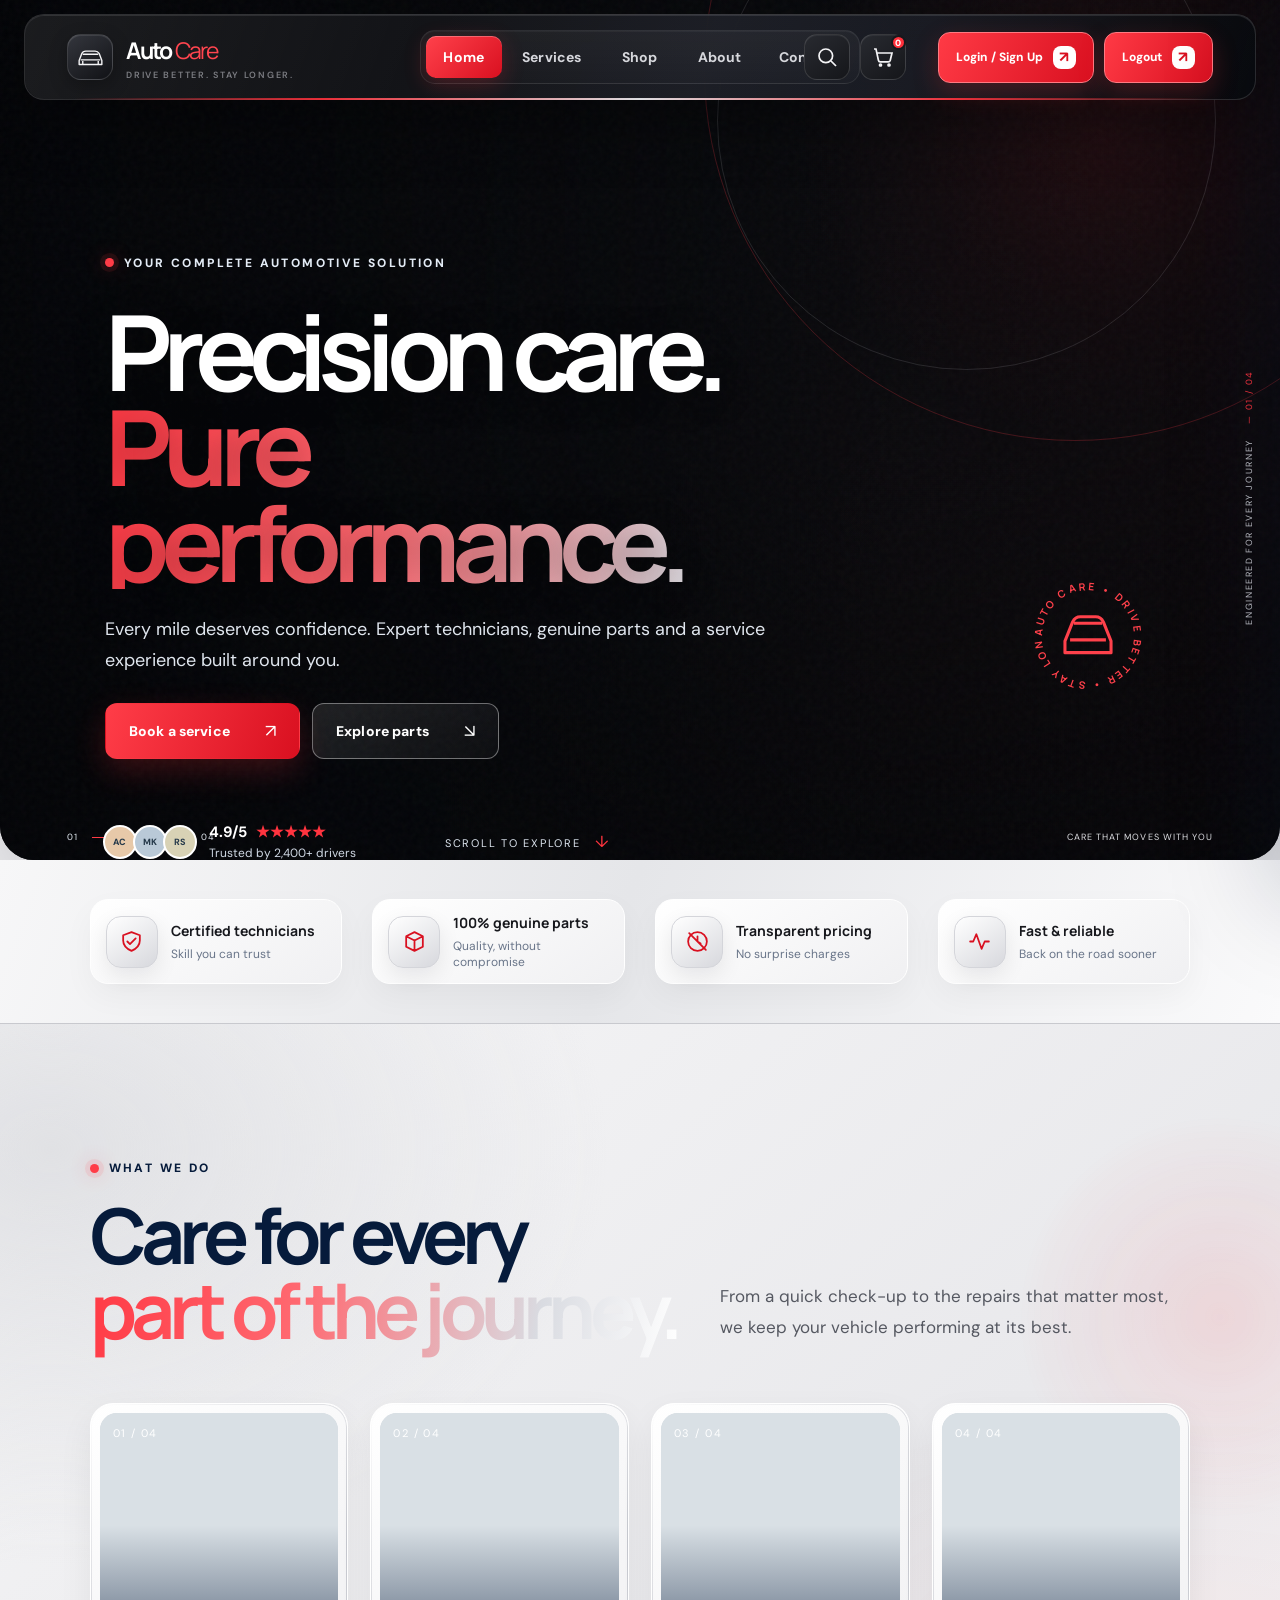
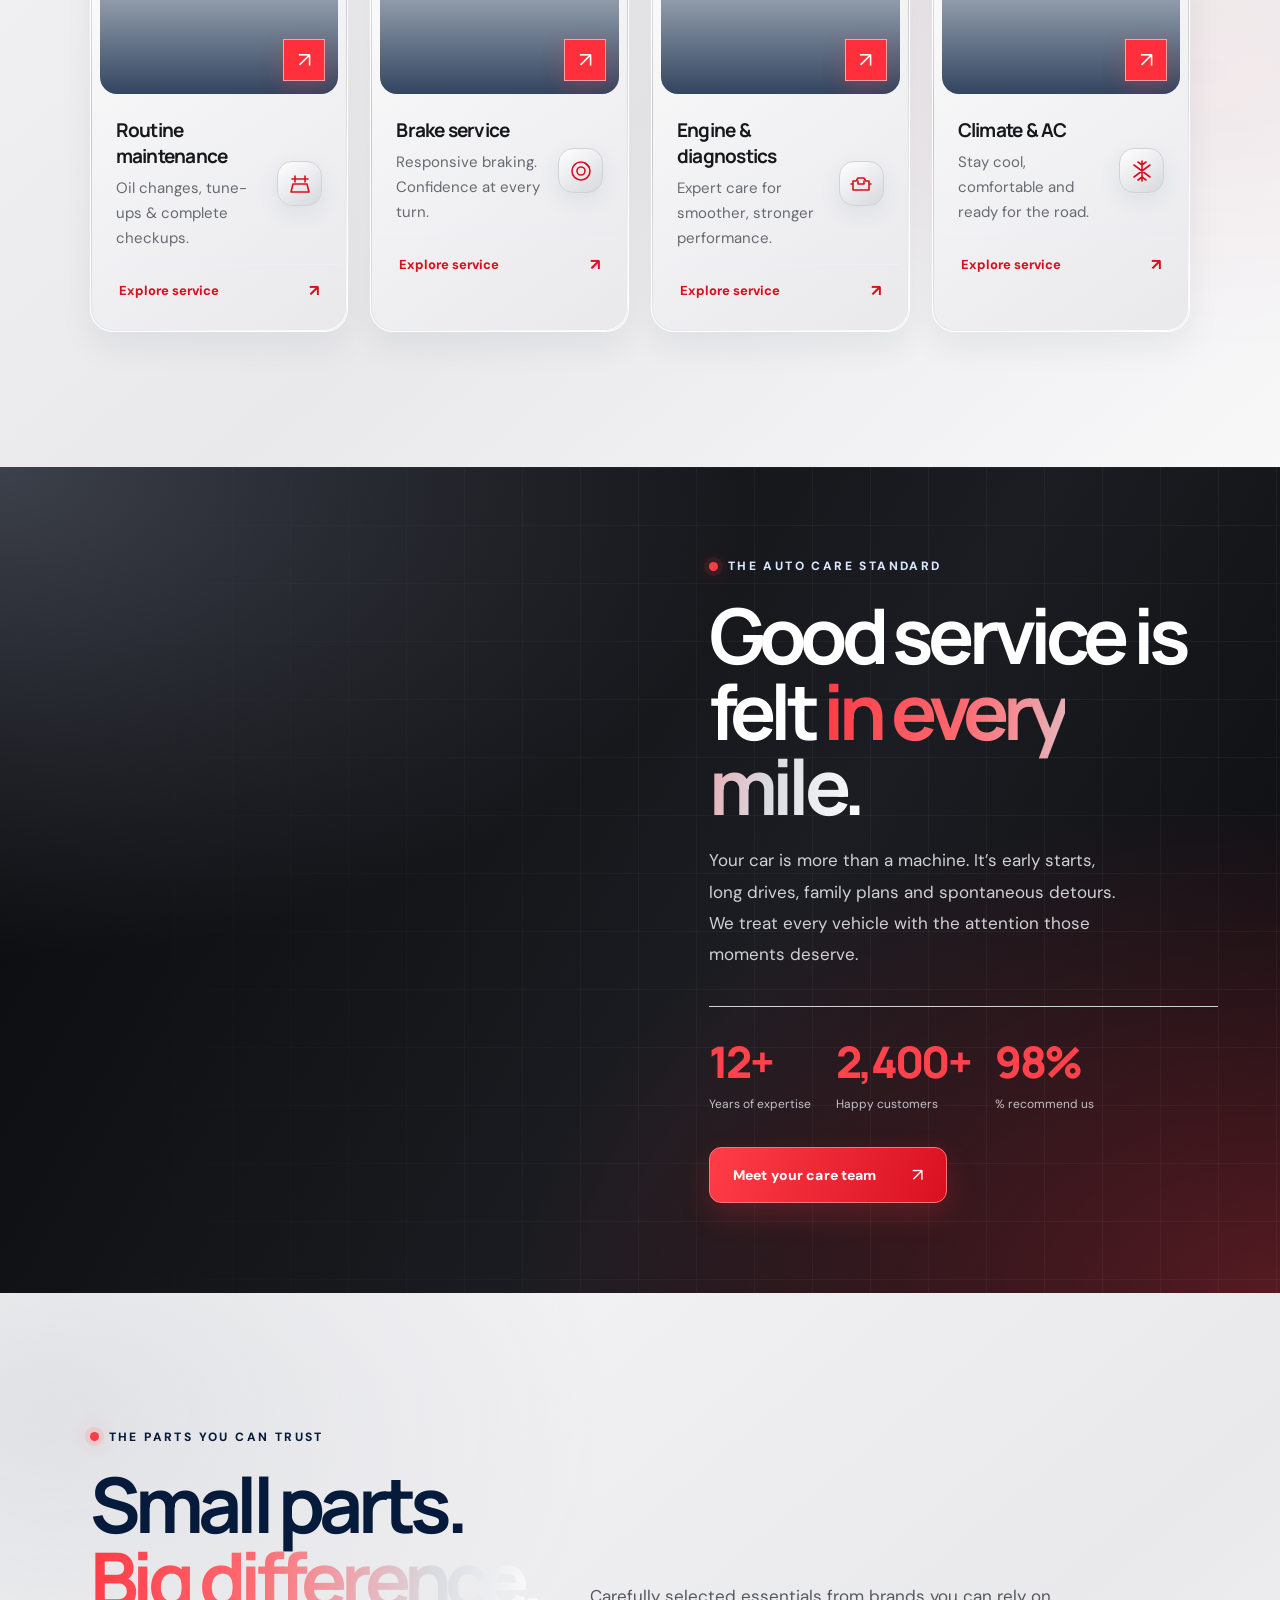
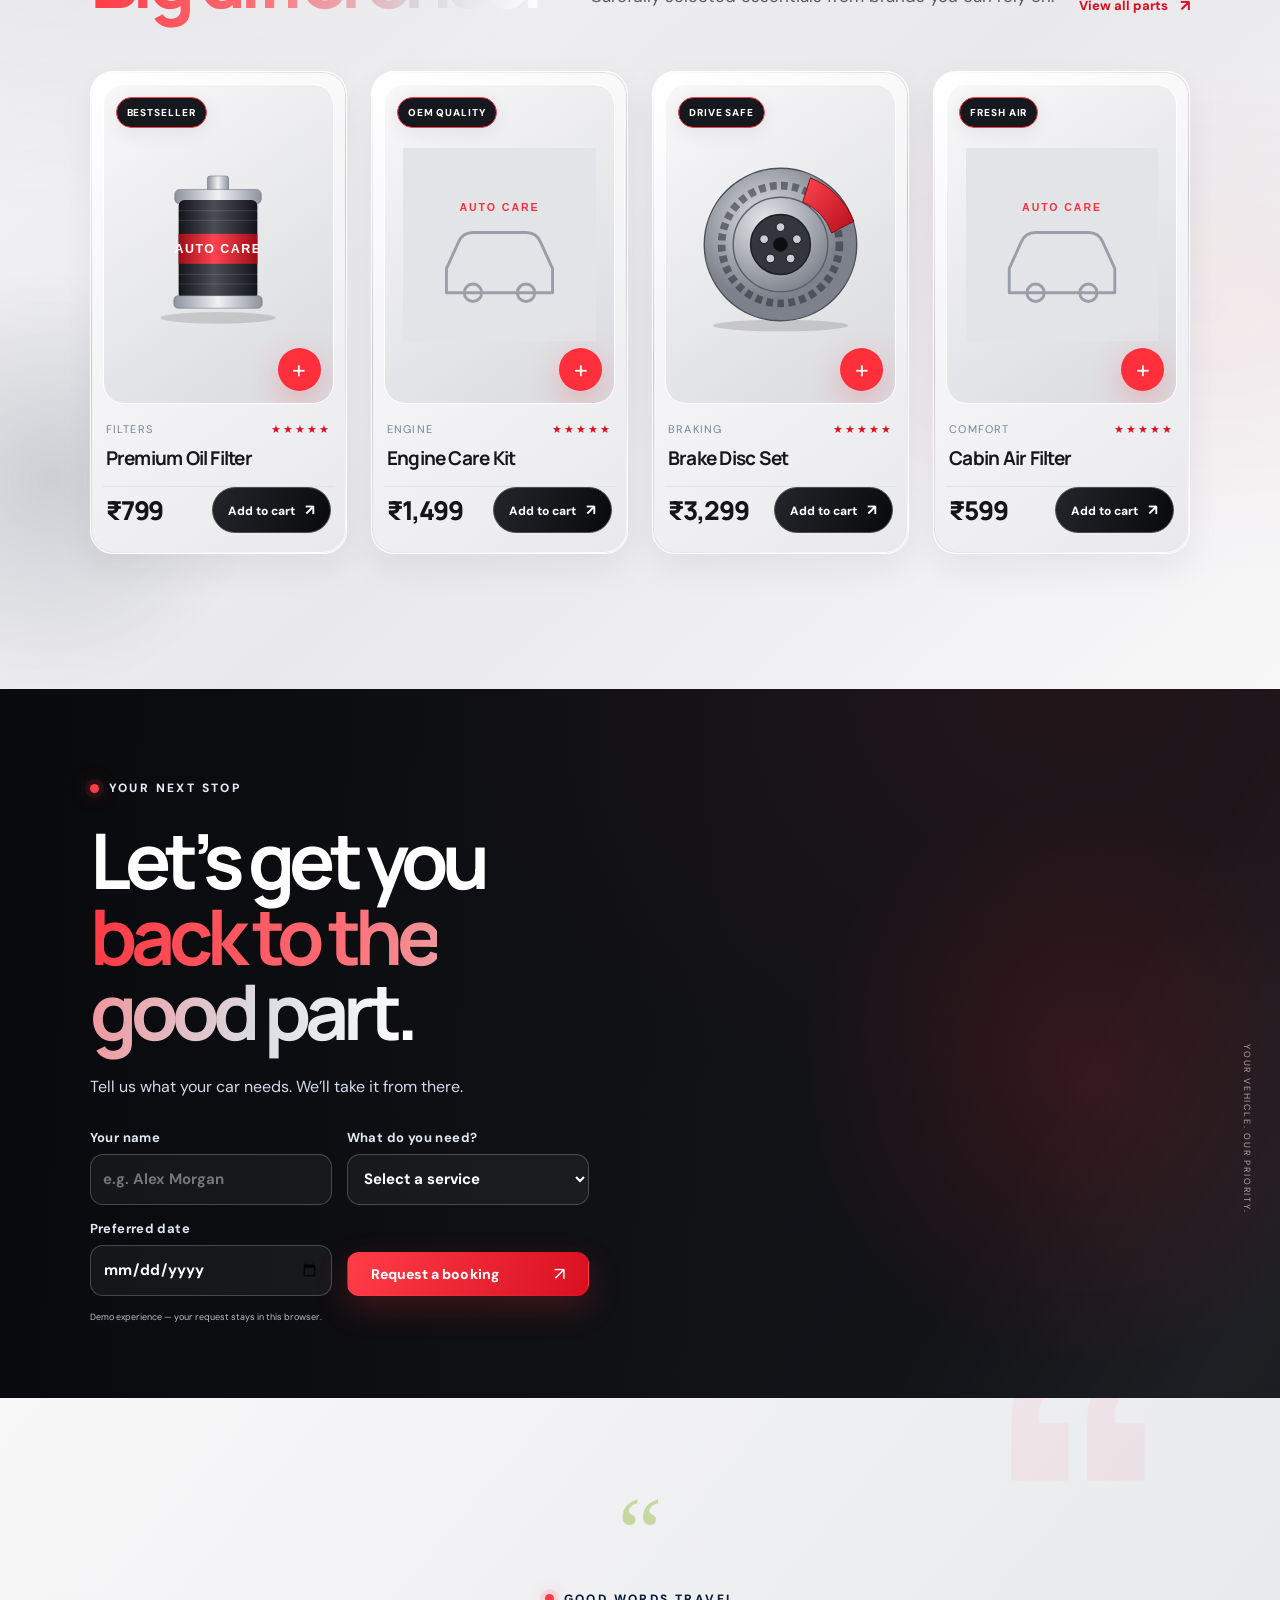
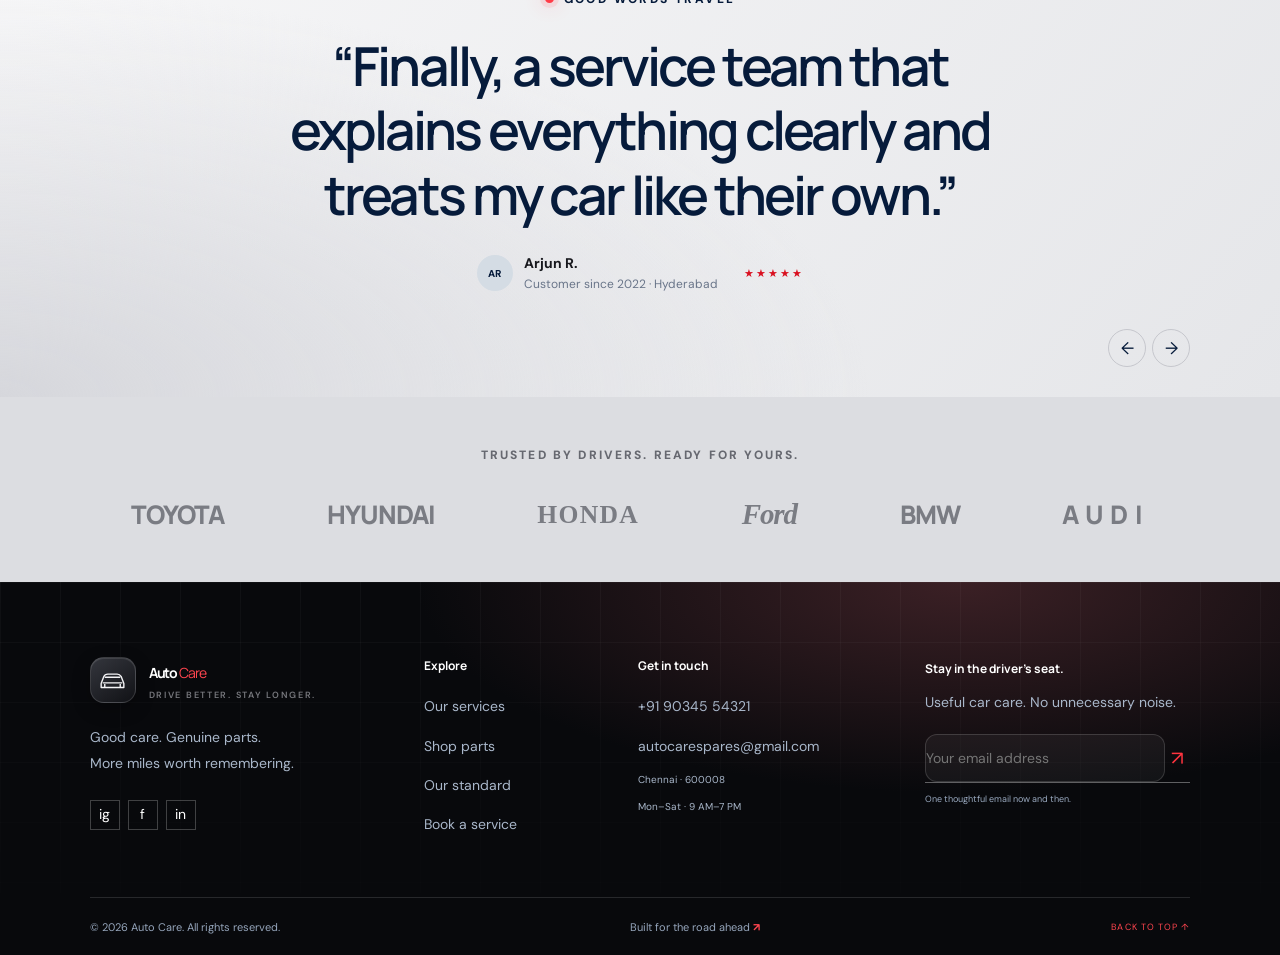
==== index.html @ 7b1401f3 "Initial AutoCare project upload" ====
<!DOCTYPE html>
<html lang="en">
<head>
  <meta charset="UTF-8" />
  <meta name="viewport" content="width=device-width, initial-scale=1.0" />
  <meta name="theme-color" content="#06285a" />
  <meta name="description" content="Auto Care — expert vehicle servicing, genuine automotive parts and care that keeps you moving." />
  <title>Auto Care — Drive Better. Stay Longer.</title>
  <link rel="preconnect" href="https://fonts.googleapis.com">
  <link rel="preconnect" href="https://fonts.gstatic.com" crossorigin>
  <link href="https://fonts.googleapis.com/css2?family=DM+Sans:wght@400;500;600;700&family=Manrope:wght@400;500;600;700;800&display=swap" rel="stylesheet">
  <link rel="stylesheet" href="styles.css" />
</head>
<body>
  <div class="loader" aria-hidden="true"><div class="ld-grid"></div><div class="ld-scan"></div><i class="ld-c tl"></i><i class="ld-c tr"></i><i class="ld-c bl"></i><i class="ld-c br"></i><div class="ld-hud"><div class="ld-ring"><svg viewBox="0 0 120 120"><g class="ticks"></g><circle class="r0" cx="60" cy="60" r="52"/><circle class="r1" cx="60" cy="60" r="52" pathLength="100"/></svg><div class="ld-pct"><b>0</b><i>%</i></div></div><div class="loader-mark"><svg viewBox="0 0 64 40"><path d="M10 26 15 13q2-5 8-5h18q5 0 8 5l5 13v8H10z"/><path d="M17 14h30M13 25h38M17 34v-7m30 7v-7"/></svg><span>AUTO CARE</span></div><div class="ld-status">INITIALIZING SYSTEMS</div><div class="ld-bar"><i></i></div><div class="ld-meta"><span>V.2026</span><span>REDLINE EDITION</span></div></div></div>
  <div class="scroll-progress"><i></i></div>
  <header class="site-header" id="top">
    <a class="brand" href="#top" aria-label="Auto Care home"><span class="brand-icon"><svg viewBox="0 0 64 40"><path d="M10 26 15 13q2-5 8-5h18q5 0 8 5l5 13v8H10z"/><path d="M17 14h30M13 25h38M17 34v-7m30 7v-7"/></svg></span><span>Auto <b>Care</b><small>DRIVE BETTER. STAY LONGER.</small></span></a>
    <nav class="desktop-nav" aria-label="Main navigation"><a class="active" href="#home">Home</a><a href="#services">Services</a><a href="#shop">Shop</a><a href="#about">About</a><a href="#contact">Contact</a></nav>
    <div class="header-actions"><button class="icon-button search-trigger" aria-label="Search"><svg viewBox="0 0 24 24"><circle cx="10.8" cy="10.8" r="6.8"/><path d="m16 16 5 5"/></svg></button><button class="icon-button cart-trigger" aria-label="Shopping cart"><svg viewBox="0 0 24 24"><path d="M3 4h2l2.4 11.2a2 2 0 0 0 2 1.6h7.9a2 2 0 0 0 1.9-1.4L21 8H6"/><circle cx="9.5" cy="20" r="1"/><circle cx="18" cy="20" r="1"/></svg><span class="cart-count">0</span></button><span class="user-greeting" hidden></span><button class="login-button" data-open="login">Login / Sign Up <span>↗</span></button><button class="login-button logout-button" type="button" hidden>Logout <span>↗</span></button><button class="menu-toggle" aria-label="Open navigation"><i></i><i></i></button></div>
  </header>
  <main>
    <section class="hero" id="home">
      <div class="hero-image"></div><div class="hero-grain"></div><div class="hero-orbit orbit-one"></div><div class="hero-orbit orbit-two"></div>
      <div class="hero-content"><div class="eyebrow light reveal"><span class="eyebrow-dot"></span> YOUR COMPLETE AUTOMOTIVE SOLUTION</div><h1 class="reveal">Precision care.<br><em>Pure performance.</em></h1><p class="hero-copy reveal">Every mile deserves confidence. Expert technicians, genuine parts and a service experience built around you.</p><div class="hero-buttons reveal"><a class="button button-lime" href="#booking">Book a service <span>↗</span></a><a class="button button-glass" href="#shop">Explore parts <span>↘</span></a></div><div class="hero-foot reveal"><div class="avatar-stack"><span>AC</span><span>MK</span><span>RS</span></div><div><strong>4.9/5 <span class="stars">★★★★★</span></strong><small>Trusted by 2,400+ drivers</small></div><div class="hero-scroll">SCROLL TO EXPLORE <span>↓</span></div></div></div>
      <div class="hero-side-label">ENGINEERED FOR EVERY JOURNEY <span>— 01 / 04</span></div><div class="hero-stamp"><svg viewBox="0 0 100 100"><defs><path id="circlePath" d="M50,50 m-36,0 a36,36 0 1,1 72,0 a36,36 0 1,1 -72,0"/></defs><text><textPath href="#circlePath">AUTO CARE • DRIVE BETTER • STAY LONGER • </textPath></text><path d="M32 54 38 39q2-4 6-4h12q4 0 6 4l6 15v9H32zM39 40h22M36 53h28" fill="none" stroke="currentColor" stroke-width="2.4" stroke-linejoin="round"/></svg></div>
      <div class="hero-bottomline"><span>01</span><i><b></b></i><span>04</span><span class="hero-bottom-caption">CARE THAT MOVES WITH YOU</span></div>
    </section>
    <section class="trust-strip"><div class="trust-item"><span class="trust-icon"><svg viewBox="0 0 24 24"><path d="M12 3 20 6v5c0 5-3.5 8-8 10-4.5-2-8-5-8-10V6z"/><path d="m8 12 2.5 2.5L16 9"/></svg></span><div><b>Certified technicians</b><small>Skill you can trust</small></div></div><div class="trust-item"><span class="trust-icon"><svg viewBox="0 0 24 24"><path d="m4 7 8-4 8 4-8 4zM4 7v10l8 4 8-4V7M12 11v10"/></svg></span><div><b>100% genuine parts</b><small>Quality, without compromise</small></div></div><div class="trust-item"><span class="trust-icon"><svg viewBox="0 0 24 24"><circle cx="12" cy="12" r="9"/><path d="M12 7v5l3 2M4 4l16 16"/></svg></span><div><b>Transparent pricing</b><small>No surprise charges</small></div></div><div class="trust-item"><span class="trust-icon"><svg viewBox="0 0 24 24"><path d="M3 12h3l3-7 5 14 3-7h4"/></svg></span><div><b>Fast & reliable</b><small>Back on the road sooner</small></div></div></section>
    <section class="services section-pad" id="services"><div class="section-top"><div><div class="eyebrow reveal"><span class="eyebrow-dot"></span> WHAT WE DO</div><h2 class="reveal">Care for every<br><em>part of the journey.</em></h2></div><p class="section-intro reveal">From a quick check-up to the repairs that matter most, we keep your vehicle performing at its best.</p></div><div class="service-grid">
      <article class="service-card reveal" data-service="Routine Maintenance"><div class="service-photo photo-maintenance"><span class="service-number">01 / 04</span><span class="service-arrow">↗</span></div><div class="service-body"><div><h3>Routine maintenance</h3><p>Oil changes, tune-ups & complete checkups.</p></div><span class="line-icon"><svg viewBox="0 0 24 24"><path d="M4 7h16M7 4v6m10-6v6M5 12h14l2 8H3z"/></svg></span></div><button class="text-link service-book">Explore service <span>↗</span></button></article>
      <article class="service-card reveal" data-service="Brake Service"><div class="service-photo photo-brakes"><span class="service-number">02 / 04</span><span class="service-arrow">↗</span></div><div class="service-body"><div><h3>Brake service</h3><p>Responsive braking. Confidence at every turn.</p></div><span class="line-icon"><svg viewBox="0 0 24 24"><circle cx="12" cy="12" r="9"/><circle cx="12" cy="12" r="4"/><path d="m16 4 4 4"/></svg></span></div><button class="text-link service-book">Explore service <span>↗</span></button></article>
      <article class="service-card reveal" data-service="Engine Repair"><div class="service-photo photo-engine"><span class="service-number">03 / 04</span><span class="service-arrow">↗</span></div><div class="service-body"><div><h3>Engine & diagnostics</h3><p>Expert care for smoother, stronger performance.</p></div><span class="line-icon"><svg viewBox="0 0 24 24"><path d="M4 9h3l2-3h6l2 3h3v9H4zM2 12H4m16 0h2M9 9v3h6V9"/></svg></span></div><button class="text-link service-book">Explore service <span>↗</span></button></article>
      <article class="service-card reveal" data-service="AC Service"><div class="service-photo photo-ac"><span class="service-number">04 / 04</span><span class="service-arrow">↗</span></div><div class="service-body"><div><h3>Climate & AC</h3><p>Stay cool, comfortable and ready for the road.</p></div><span class="line-icon"><svg viewBox="0 0 24 24"><path d="M12 2v20M4 6l16 12M20 6 4 18M8 3l4 3 4-3M8 21l4-3 4 3"/></svg></span></div><button class="text-link service-book">Explore service <span>↗</span></button></article>
    </div></section>
    <section class="feature" id="about"><div class="feature-visual reveal"><img src="https://images.unsplash.com/photo-1486262715619-67b85e0b08d3?auto=format&fit=crop&w=1400&q=85" alt="Technician carefully servicing a vehicle" loading="lazy" onerror="this.onerror=null;this.src='assets/placeholder.svg'"><div class="feature-image-tag"><span class="pulse-dot"></span> DETAIL IS EVERYTHING</div><div class="feature-number">AC<span>.</span>01</div></div><div class="feature-copy"><div class="eyebrow reveal"><span class="eyebrow-dot"></span> THE AUTO CARE STANDARD</div><h2 class="reveal">Good service is<br>felt <em>in every mile.</em></h2><p class="reveal">Your car is more than a machine. It’s early starts, long drives, family plans and spontaneous detours. We treat every vehicle with the attention those moments deserve.</p><div class="feature-stats reveal"><div><strong data-count="12">0</strong><span>Years of expertise</span></div><div><strong data-count="2400">0</strong><span>Happy customers</span></div><div><strong data-count="98">0</strong><span>% recommend us</span></div></div><a class="button button-navy reveal" href="#contact">Meet your care team <span>↗</span></a></div></section>
    <section class="shop-section section-pad" id="shop"><div class="section-top"><div><div class="eyebrow reveal"><span class="eyebrow-dot"></span> THE PARTS YOU CAN TRUST</div><h2 class="reveal">Small parts.<br><em>Big difference.</em></h2></div><div class="shop-top-right reveal"><p>Carefully selected essentials from brands you can rely on.</p><a href="#shop-grid" class="text-link">View all parts <span>↗</span></a></div></div><div class="product-grid" id="shop-grid">
      <article class="product-card reveal"><div class="product-image"><span class="product-tag">BESTSELLER</span><img src="assets/oil-filter.svg" alt="Automotive oil filter" loading="lazy" onerror="this.onerror=null;this.src='assets/placeholder.svg'"><button class="quick-add" data-product="Premium Oil Filter" data-price="799" aria-label="Add Premium Oil Filter to cart">+</button></div><div class="product-meta"><span>FILTERS</span><span>★★★★★</span></div><h3>Premium Oil Filter</h3><div class="product-bottom"><strong>₹799</strong><button class="add-cart" data-product="Premium Oil Filter" data-price="799">Add to cart <span>↗</span></button></div></article>
      <article class="product-card reveal"><div class="product-image"><span class="product-tag">OEM QUALITY</span><img src="https://images.unsplash.com/photo-1486262715619-67b85e0b08d3?auto=format&fit=crop&w=700&q=80" alt="Automotive replacement components" loading="lazy" onerror="this.onerror=null;this.src='assets/placeholder.svg'"><button class="quick-add" data-product="Engine Care Kit" data-price="1499" aria-label="Add Engine Care Kit to cart">+</button></div><div class="product-meta"><span>ENGINE</span><span>★★★★★</span></div><h3>Engine Care Kit</h3><div class="product-bottom"><strong>₹1,499</strong><button class="add-cart" data-product="Engine Care Kit" data-price="1499">Add to cart <span>↗</span></button></div></article>
      <article class="product-card reveal"><div class="product-image"><span class="product-tag">DRIVE SAFE</span><img src="assets/brake-disc.svg" alt="Automotive brake disc" loading="lazy" onerror="this.onerror=null;this.src='assets/placeholder.svg'"><button class="quick-add" data-product="Brake Disc Set" data-price="3299" aria-label="Add Brake Disc Set to cart">+</button></div><div class="product-meta"><span>BRAKING</span><span>★★★★★</span></div><h3>Brake Disc Set</h3><div class="product-bottom"><strong>₹3,299</strong><button class="add-cart" data-product="Brake Disc Set" data-price="3299">Add to cart <span>↗</span></button></div></article>
      <article class="product-card reveal"><div class="product-image"><span class="product-tag">FRESH AIR</span><img src="https://images.unsplash.com/photo-1599256872237-5dcc0fbe9668?auto=format&fit=crop&w=700&q=80" alt="Car air conditioning and cabin component" loading="lazy" onerror="this.onerror=null;this.src='assets/placeholder.svg'"><button class="quick-add" data-product="Cabin Air Filter" data-price="599" aria-label="Add Cabin Air Filter to cart">+</button></div><div class="product-meta"><span>COMFORT</span><span>★★★★★</span></div><h3>Cabin Air Filter</h3><div class="product-bottom"><strong>₹599</strong><button class="add-cart" data-product="Cabin Air Filter" data-price="599">Add to cart <span>↗</span></button></div></article>
    </div></section>
    <section class="booking" id="booking"><div class="booking-image"></div><div class="booking-content"><div class="eyebrow light reveal"><span class="eyebrow-dot"></span> YOUR NEXT STOP</div><h2 class="reveal">Let’s get you<br><em>back to the good part.</em></h2><p class="reveal">Tell us what your car needs. We’ll take it from there.</p><form id="booking-form" class="booking-form reveal"><label>Your name<input required name="name" placeholder="e.g. Alex Morgan" autocomplete="name"></label><label>What do you need?<select name="service" required><option value="">Select a service</option><option>Routine Maintenance</option><option>Brake Service</option><option>Engine Repair</option><option>AC Service</option><option>General Inspection</option></select></label><label>Preferred date<input required type="date" name="date" id="booking-date"></label><button class="button button-lime" type="submit">Request a booking <span>↗</span></button><small>Demo experience — your request stays in this browser.</small></form></div><div class="booking-side">YOUR VEHICLE. OUR PRIORITY.</div></section>
    <section class="quote-section"><div class="quote-mark">“</div><p class="eyebrow"><span class="eyebrow-dot"></span> GOOD WORDS TRAVEL</p><blockquote>“Finally, a service team that explains everything clearly and treats my car like their own.”</blockquote><div class="quote-author"><span class="author-avatar">AR</span><div><b>Arjun R.</b><small>Customer since 2022 · Hyderabad</small></div><span class="quote-stars">★★★★★</span></div><div class="quote-controls"><button class="quote-prev" aria-label="Previous review">←</button><button class="quote-next" aria-label="Next review">→</button></div></section>
    <section class="brand-strip"><p>TRUSTED BY DRIVERS. READY FOR YOURS.</p><div class="brand-words"><span>TOYOTA</span><span>HYUNDAI</span><span class="brand-serif">HONDA</span><span class="brand-italic">Ford</span><span>BMW</span><span class="brand-spaced">AUDI</span></div></section>
  </main>
  <footer id="contact"><div class="footer-main"><div class="footer-brand"><a class="brand brand-footer" href="#top"><span class="brand-icon"><svg viewBox="0 0 64 40"><path d="M10 26 15 13q2-5 8-5h18q5 0 8 5l5 13v8H10z"/><path d="M17 14h30M13 25h38M17 34v-7m30 7v-7"/></svg></span><span>Auto <b>Care</b><small>DRIVE BETTER. STAY LONGER.</small></span></a><p>Good care. Genuine parts.<br>More miles worth remembering.</p><div class="socials"><a href="https://www.instagram.com/" target="_blank" rel="noopener noreferrer" aria-label="Instagram">ig</a><a href="https://www.facebook.com/" target="_blank" rel="noopener noreferrer" aria-label="Facebook">f</a><a href="https://www.linkedin.com/" target="_blank" rel="noopener noreferrer" aria-label="LinkedIn">in</a></div></div><div class="footer-links"><b>Explore</b><a href="#services">Our services</a><a href="#shop">Shop parts</a><a href="#about">Our standard</a><a href="#booking">Book a service</a></div><div class="footer-links"><b>Get in touch</b><a href="tel:+919034554321">+91 90345 54321</a><a href="mailto:autocarespares@gmail.com">autocarespares@gmail.com</a><span>Chennai · 600008</span><span>Mon–Sat · 9 AM–7 PM</span></div><div class="footer-newsletter"><b>Stay in the driver’s seat.</b><p>Useful car care. No unnecessary noise.</p><form id="newsletter-form"><input type="email" required placeholder="Your email address" aria-label="Your email address"><button aria-label="Subscribe">↗</button></form><small id="newsletter-message">One thoughtful email now and then.</small></div></div><div class="footer-bottom"><span>© 2026 Auto Care. All rights reserved.</span><span>Built for the road ahead <b>↗</b></span><a href="#top">BACK TO TOP ↑</a></div></footer>
  <div class="mobile-nav" aria-hidden="true"><button class="mobile-close" aria-label="Close menu">×</button><span class="eyebrow light">NAVIGATE</span><a href="#home">Home <span>01</span></a><a href="#services">Services <span>02</span></a><a href="#shop">Shop <span>03</span></a><a href="#about">About <span>04</span></a><a href="#contact">Contact <span>05</span></a><p>Drive better. Stay longer.</p></div><div class="nav-scrim"></div>
  <div class="search-panel"><button class="panel-close search-close" aria-label="Close search">×</button><div class="eyebrow"><span class="eyebrow-dot"></span> FIND WHAT YOU NEED</div><form id="search-form"><input id="search-input" placeholder="Search services or parts…" aria-label="Search services or parts"><button>SEARCH ↗</button></form><div class="search-suggestions"><span>Popular:</span><a href="#services">Engine repair</a><a href="#shop">Oil filter</a><a href="#booking">Book service</a></div></div><div class="panel-scrim"></div>
  <aside class="cart-drawer"><button class="panel-close cart-close" aria-label="Close cart">×</button><div class="eyebrow"><span class="eyebrow-dot"></span> YOUR SELECTION</div><h2>Your cart<span class="cart-count-inline">(0)</span></h2><div class="cart-items"><p class="empty-cart">Your cart is taking a pit stop.<br><small>Add a part and it’ll show up here.</small></p></div><div class="cart-summary"><div><span>Subtotal</span><strong class="cart-total">₹0</strong></div><button class="button button-navy checkout-button">Continue to checkout <span>↗</span></button><small>Demo cart — no payment will be processed.</small></div></aside><div class="toast" role="status"></div>
  <div class="modal-backdrop"><section class="auth-modal" role="dialog" aria-modal="true" aria-labelledby="auth-title"><button class="panel-close auth-close" aria-label="Close sign in">×</button><div class="auth-image"><div class="brand brand-footer"><span class="brand-icon"><svg viewBox="0 0 64 40"><path d="M10 26 15 13q2-5 8-5h18q5 0 8 5l5 13v8H10z"/><path d="M17 14h30M13 25h38M17 34v-7m30 7v-7"/></svg></span><span>Auto <b>Care</b><small>DRIVE BETTER. STAY LONGER.</small></span></div><h3>Every journey<br>starts with <em>care.</em></h3><p>Manage your vehicle, book services and find the right parts.</p></div><div class="auth-form"><p class="eyebrow"><span class="eyebrow-dot"></span> WELCOME BACK</p><h2 id="auth-title">Sign in.</h2><p>Enter your details to continue.</p><form id="auth-form"><label class="auth-name-field" hidden>Full name<input name="name" type="text" autocomplete="name" placeholder="Your name"></label><label>Email address<input name="email" required type="email" autocomplete="email" placeholder="you@example.com"></label><label>Password<input name="password" required type="password" autocomplete="current-password" placeholder="Enter your password"></label><div class="auth-options"><label class="check-label"><input type="checkbox"> Remember me</label><button type="button" class="text-link forgot-button">Forgot password?</button></div><button class="button button-navy auth-submit">Sign in <span>↗</span></button></form><div class="auth-switch">New to Auto Care? <button class="signup-switch">Create account</button></div></div></section></div>
  <script src="script.js"></script>
</body>
</html>
---- styles.css ----
:root{--navy:#06285a;--navy2:#0a3670;--ink:#101a2a;--muted:#697589;--lime:#d6ff4f;--paper:#f5f6f4;--line:#dfe3e7;--white:#fff;--radius:4px;--ease:cubic-bezier(.2,.75,.25,1)}*{box-sizing:border-box}html{scroll-behavior:smooth;scroll-padding-top:90px}body{margin:0;background:var(--paper);color:var(--ink);font-family:'DM Sans',sans-serif;-webkit-font-smoothing:antialiased}body.locked{overflow:hidden}a{color:inherit;text-decoration:none}button,input,select{font:inherit}button{cursor:pointer}img{display:block;max-width:100%}::selection{background:var(--lime);color:var(--navy)}.loader{position:fixed;inset:0;z-index:1000;background:var(--navy);display:grid;place-content:center;justify-items:center;color:#fff;transition:transform .9s var(--ease),visibility .9s}.loader.done{transform:translateY(-100%);visibility:hidden}.loader-mark{display:flex;align-items:center;gap:13px;font:800 13px Manrope;letter-spacing:.17em}.loader-mark svg{width:46px;stroke:var(--lime);fill:none;stroke-width:2.5;stroke-linejoin:round}.loader-track{width:170px;height:2px;background:#ffffff25;margin-top:34px;overflow:hidden}.loader-track i{display:block;width:100%;height:100%;background:var(--lime);transform:translateX(-100%);animation:loadline 1.2s ease forwards}@keyframes loadline{to{transform:translateX(0)}}.scroll-progress{position:fixed;z-index:99;top:0;left:0;width:100%;height:2px;pointer-events:none}.scroll-progress i{display:block;width:0;height:100%;background:var(--lime)}.site-header{height:82px;position:sticky;top:0;z-index:80;background:rgba(6,40,90,.97);color:#fff;display:flex;align-items:center;justify-content:space-between;padding:0 5.2%;backdrop-filter:blur(16px);box-shadow:0 8px 24px #061a3a13}.brand{display:flex;align-items:center;gap:12px;font:700 21px Manrope;letter-spacing:-.06em;white-space:nowrap}.brand b{font-weight:400}.brand small{display:block;font:600 8px 'DM Sans';letter-spacing:.18em;opacity:.64;margin-top:3px}.brand-icon svg{width:38px;fill:none;stroke:currentColor;stroke-width:2.7;stroke-linejoin:round}.desktop-nav{display:flex;align-items:center;gap:clamp(24px,3.1vw,52px);height:100%}.desktop-nav a{height:100%;display:flex;align-items:center;position:relative;font-weight:600;font-size:14px;color:#d9e3f2;transition:color .25s}.desktop-nav a:after{content:'';position:absolute;bottom:0;left:0;width:100%;height:3px;background:var(--lime);transform:scaleX(0);transform-origin:right;transition:transform .35s var(--ease)}.desktop-nav a:hover,.desktop-nav a.active{color:#fff}.desktop-nav a:hover:after,.desktop-nav a.active:after{transform:scaleX(1);transform-origin:left}.header-actions{display:flex;align-items:center;gap:18px}.icon-button,.menu-toggle{border:0;background:none;color:#fff;padding:7px;position:relative}.icon-button svg{width:21px;height:21px;stroke:currentColor;fill:none;stroke-width:1.7}.cart-count{position:absolute;top:0;right:-1px;background:var(--lime);color:var(--navy);font-size:9px;font-weight:800;min-width:15px;height:15px;border-radius:50%;display:grid;place-items:center}.login-button{border:1px solid #ffffff55;background:#fff;color:var(--navy);padding:13px 17px;font-weight:700;font-size:11px;transition:background .25s,color .25s}.login-button span{margin-left:9px;font-size:15px}.login-button:hover{background:var(--lime);border-color:var(--lime)}.menu-toggle{display:none}.hero{min-height:min(770px,calc(100svh - 82px));height:690px;max-height:790px;background:#061b37;color:#fff;position:relative;overflow:hidden;isolation:isolate}.hero-image{position:absolute;inset:0;background-image:linear-gradient(90deg,rgba(3,17,36,.88) 0%,rgba(3,17,36,.72) 34%,rgba(3,17,36,.17) 70%,rgba(3,17,36,.12) 100%),linear-gradient(0deg,rgba(3,17,36,.58),transparent 36%),url('https://images.unsplash.com/photo-1489824904134-891ab64532f1?auto=format&fit=crop&w=2400&q=90');background-position:center,center,center 57%;background-size:cover;transform:scale(1.06);animation:hero-zoom 2.2s var(--ease) forwards}@keyframes hero-zoom{to{transform:scale(1)}}.hero-grain{position:absolute;inset:0;opacity:.09;pointer-events:none;background-image:url("data:image/svg+xml,%3Csvg viewBox='0 0 180 180' xmlns='http://www.w3.org/2000/svg'%3E%3Cfilter id='n'%3E%3CfeTurbulence type='fractalNoise' baseFrequency='.85' numOctaves='4' stitchTiles='stitch'/%3E%3C/filter%3E%3Crect width='100%25' height='100%25' filter='url(%23n)' opacity='.35'/%3E%3C/svg%3E")}.hero-content{position:relative;z-index:2;padding:clamp(70px,9vw,135px) 8.2% 45px;max-width:850px}.eyebrow{display:flex;align-items:center;gap:10px;font-size:10px;letter-spacing:.17em;font-weight:800;color:var(--navy);text-transform:uppercase}.eyebrow.light{color:#e3ebf5}.eyebrow-dot{width:7px;height:7px;background:var(--lime);display:inline-block;border-radius:50%;box-shadow:0 0 0 4px #d6ff4f21}.hero h1,.feature h2,.section-top h2,.booking h2{font:700 clamp(47px,6.3vw,88px)/.99 Manrope;letter-spacing:-.075em;margin:31px 0 25px}.hero h1 em,.feature h2 em,.section-top h2 em,.booking h2 em{font-style:normal;color:var(--lime)}.hero-copy{font-size:15px;line-height:1.8;max-width:420px;color:#e0e6ee;margin:0 0 28px}.hero-buttons{display:flex;gap:12px;flex-wrap:wrap}.button{display:inline-flex;align-items:center;justify-content:space-between;gap:27px;min-height:49px;padding:0 19px;border:1px solid transparent;font-size:12px;font-weight:800;transition:transform .3s var(--ease),background .25s,color .25s;position:relative;overflow:hidden}.button span{font-size:18px;font-weight:400;transition:transform .3s}.button:hover{transform:translateY(-3px)}.button:hover span{transform:translate(3px,-2px)}.button-lime{background:var(--lime);color:var(--navy)}.button-lime:hover{background:#e6ff94}.button-glass{border-color:#ffffff72;color:#fff;background:#ffffff0a;backdrop-filter:blur(10px)}.button-glass:hover{background:#fff;color:var(--navy)}.hero-foot{display:flex;align-items:center;gap:12px;margin-top:clamp(44px,7vh,78px)}.avatar-stack{display:flex;padding-left:2px}.avatar-stack span{width:28px;height:28px;border:2px solid #fff;background:#e7c9a9;color:#263a4b;display:grid;place-items:center;border-radius:50%;font-size:8px;font-weight:800;margin-left:-4px}.avatar-stack span:nth-child(2){background:#b9c9d7}.avatar-stack span:nth-child(3){background:#d8d2b5}.hero-foot strong{font-size:11px;display:block}.stars{color:var(--lime);letter-spacing:1px;margin-left:5px}.hero-foot small{font-size:10px;color:#d0d9e4;display:block;margin-top:3px}.hero-scroll{margin-left:clamp(25px,6vw,100px);font-size:9px;letter-spacing:.16em;color:#dce4ee}.hero-scroll span{font-size:16px;margin-left:10px;color:var(--lime)}.hero-side-label{position:absolute;right:25px;top:43%;writing-mode:vertical-rl;transform:rotate(180deg);font-size:9px;letter-spacing:.18em;color:#ffffff9c}.hero-side-label span{color:var(--lime);margin-top:12px}.hero-stamp{position:absolute;right:10%;bottom:18%;width:110px;color:var(--lime);animation:spin 28s linear infinite}.hero-stamp svg{width:100%;overflow:visible}.hero-stamp text{fill:currentColor;font:700 8px Manrope;letter-spacing:2px}.hero-bottomline{position:absolute;bottom:0;left:0;right:0;display:flex;align-items:center;gap:14px;padding:17px 5.2%;font-size:9px;letter-spacing:.12em;color:#e5ebf4}.hero-bottomline>i{width:95px;height:1px;background:#ffffff45;position:relative}.hero-bottomline>i b{position:absolute;left:0;top:0;width:35%;height:1px;background:var(--lime)}.hero-bottom-caption{margin-left:auto}.trust-strip{background:#fff;display:grid;grid-template-columns:repeat(4,1fr);padding:30px 7%;gap:24px;border-bottom:1px solid var(--line)}.trust-item{display:flex;align-items:center;gap:13px}.trust-icon{width:43px;height:43px;display:grid;place-items:center;background:#eff4dc;color:var(--navy);flex-shrink:0}.trust-icon svg{width:21px;height:21px;fill:none;stroke:currentColor;stroke-width:1.7;stroke-linecap:round;stroke-linejoin:round}.trust-item b,.trust-item small{display:block}.trust-item b{font:700 11px Manrope}.trust-item small{font-size:10px;color:var(--muted);margin-top:5px}.section-pad{padding:115px 7%}.section-top{display:flex;align-items:flex-end;justify-content:space-between;gap:35px;margin-bottom:43px}.section-top h2,.feature h2{font-size:clamp(42px,5.2vw,68px);color:var(--navy);margin:20px 0 0}.section-top h2 em,.feature h2 em{color:#6f7f95}.section-intro,.shop-top-right p{max-width:320px;font-size:13px;line-height:1.8;color:var(--muted);margin:0 0 5px}.service-grid{display:grid;grid-template-columns:repeat(4,minmax(0,1fr));gap:17px}.service-card{background:#fff;border:1px solid #e1e4e7;padding:9px;min-width:0;transition:transform .45s var(--ease),box-shadow .45s,border-color .3s}.service-card:hover{transform:translateY(-8px);box-shadow:0 18px 45px #10284914;border-color:#c7d1dd}.service-photo{height:220px;position:relative;overflow:hidden;background:#d9e0e5;background-size:cover;background-position:center;isolation:isolate}.service-photo:after{content:'';position:absolute;inset:0;background:linear-gradient(180deg,#081b371f,transparent 45%,#071c3852);z-index:-0}.service-photo:before{content:'';position:absolute;inset:0;background:inherit;background-size:cover;background-position:center;transition:transform .7s var(--ease)}.service-card:hover .service-photo:before{transform:scale(1.07)}.photo-maintenance{background-image:url('https://images.unsplash.com/photo-1632823471565-1ecdf5c5b6b2?auto=format&fit=crop&w=800&q=85')}.photo-brakes{background-image:url('https://images.unsplash.com/photo-1486262715619-67b85e0b08d3?auto=format&fit=crop&w=800&q=85')}.photo-engine{background-image:url('https://images.unsplash.com/photo-1487754180451-c456f719a1fc?auto=format&fit=crop&w=800&q=85')}.photo-ac{background-image:url('https://images.unsplash.com/photo-1489824904134-891ab64532f1?auto=format&fit=crop&w=800&q=85')}.service-number{position:absolute;top:13px;left:13px;color:#fff;font-size:9px;letter-spacing:.13em;z-index:1}.service-arrow{position:absolute;bottom:13px;right:13px;width:32px;height:32px;border:1px solid #ffffff8a;color:#fff;display:grid;place-items:center;z-index:1;transition:background .3s,color .3s,transform .3s}.service-card:hover .service-arrow{background:var(--lime);color:var(--navy);transform:rotate(45deg)}.service-body{display:flex;justify-content:space-between;align-items:center;padding:19px 10px 10px;gap:8px}.service-body h3,.product-card h3{font:700 14px Manrope;margin:0 0 7px;letter-spacing:-.035em}.service-body p{font-size:11px;line-height:1.6;color:var(--muted);margin:0;max-width:190px}.line-icon{width:36px;height:36px;border:1px solid var(--line);display:grid;place-items:center;flex-shrink:0}.line-icon svg{width:19px;height:19px;fill:none;stroke:var(--navy);stroke-width:1.6;stroke-linecap:round;stroke-linejoin:round}.text-link{display:inline-flex;align-items:center;gap:12px;background:none;border:0;padding:0;color:var(--navy);font-size:11px;font-weight:800}.text-link span{font-size:16px;transition:transform .3s}.text-link:hover span{transform:translate(3px,-3px)}.service-card>.text-link{padding:12px 10px 9px;border-top:1px solid #edf0f2;width:100%;justify-content:space-between}.feature{display:grid;grid-template-columns:1.03fr .97fr;background:#e8eceb;min-height:570px;overflow:hidden}.feature-visual{position:relative;min-height:570px;overflow:hidden}.feature-visual:after{content:'';position:absolute;inset:0;background:linear-gradient(0deg,#071d3c5c,transparent 40%)}.feature-visual img{width:100%;height:100%;position:absolute;inset:0;object-fit:cover;transition:transform 1s var(--ease)}.feature-visual:hover img{transform:scale(1.04)}.feature-image-tag{position:absolute;bottom:28px;left:7%;color:#fff;font-size:9px;letter-spacing:.17em;z-index:2;display:flex;gap:10px;align-items:center}.pulse-dot{width:7px;height:7px;border-radius:50%;background:var(--lime);box-shadow:0 0 0 5px #d6ff4f30}.feature-number{position:absolute;top:24px;left:7%;z-index:2;color:#fff;font:700 12px Manrope;letter-spacing:.15em}.feature-number span{color:var(--lime)}.feature-copy{padding:clamp(45px,7vw,100px) clamp(35px,7vw,100px);align-self:center}.feature h2{font-size:clamp(40px,4.6vw,62px);margin:22px 0}.feature-copy>p{font-size:13px;line-height:1.9;color:#596778;max-width:420px;margin:0 0 28px}.feature-stats{display:flex;gap:clamp(17px,3vw,45px);border-top:1px solid #cbd2d4;padding-top:25px;margin-bottom:27px}.feature-stats strong{font:800 clamp(24px,2.8vw,36px) Manrope;color:var(--navy);display:block;letter-spacing:-.06em}.feature-stats strong:after{content:'+'}.feature-stats div:last-child strong:after{content:'%'}.feature-stats span{display:block;font-size:10px;color:#667385;margin-top:5px}.button-navy{background:var(--navy);color:#fff}.button-navy:hover{background:#164780}.shop-section{background:#fff}.shop-top-right{display:flex;align-items:flex-end;gap:25px}.shop-top-right p{max-width:250px}.product-grid{display:grid;grid-template-columns:repeat(4,minmax(0,1fr));gap:18px}.product-card{min-width:0}.product-image{height:255px;background:#f0f2f0;position:relative;overflow:hidden}.product-image img{width:100%;height:100%;object-fit:cover;mix-blend-mode:multiply;transition:transform .7s var(--ease),filter .4s}.product-card:hover .product-image img{transform:scale(1.06);filter:contrast(1.04)}.product-tag{position:absolute;top:12px;left:12px;z-index:2;background:#fff;padding:7px 8px;font-size:8px;font-weight:800;letter-spacing:.12em;color:var(--navy)}.quick-add{position:absolute;right:12px;bottom:12px;width:38px;height:38px;border:0;background:var(--lime);color:var(--navy);font-size:23px;transition:transform .3s}.quick-add:hover{transform:rotate(90deg)}.product-meta{display:flex;justify-content:space-between;font-size:8px;letter-spacing:.13em;color:#768394;margin:16px 0 8px}.product-meta span:last-child{color:#8d9c2d;letter-spacing:1px}.product-card h3{font-size:14px;margin:0 0 12px}.product-bottom{display:flex;justify-content:space-between;align-items:center;border-top:1px solid var(--line);padding-top:13px}.product-bottom strong{font:800 16px Manrope;color:var(--navy)}.add-cart{border:0;background:none;color:var(--navy);font-size:10px;font-weight:800;padding:5px 0}.add-cart span{margin-left:7px;font-size:15px}.booking{background:var(--navy);color:#fff;position:relative;overflow:hidden;display:grid;grid-template-columns:1fr 1fr;min-height:670px;isolation:isolate}.booking-image{position:absolute;inset:0 0 0 40%;z-index:-2;background:url('https://images.unsplash.com/photo-1503376780353-7e6692767b70?auto=format&fit=crop&w=1800&q=85') center 60%/cover}.booking:before{content:'';position:absolute;inset:0;background:linear-gradient(90deg,#06285a 0%,#06285a 43%,rgba(6,40,90,.82) 59%,rgba(6,40,90,.18) 100%);z-index:-1}.booking-content{padding:90px 8% 75px 14%;max-width:740px}.booking h2{font-size:clamp(43px,5.5vw,72px);margin:25px 0}.booking-content>p{color:#d0daea;font-size:13px;margin-bottom:27px}.booking-form{display:grid;grid-template-columns:1fr 1fr;gap:15px;max-width:500px}.booking-form label,.auth-form form>label{font-size:10px;color:#e0e8f3;display:flex;flex-direction:column;gap:8px;font-weight:700}.booking-form input,.booking-form select{width:100%;height:44px;background:#ffffff0e;border:1px solid #ffffff38;color:#fff;padding:0 12px;outline:none;border-radius:0;font-size:11px}.booking-form input:focus,.booking-form select:focus{border-color:var(--lime)}.booking-form select option{color:var(--ink)}.booking-form .button{align-self:end;min-height:44px}.booking-form>small{grid-column:1/-1;color:#b4c4da;font-size:9px}.booking-side{position:absolute;right:27px;top:50%;writing-mode:vertical-rl;font-size:9px;letter-spacing:.2em;color:#ffffffa3}.quote-section{background:#eff1ee;padding:95px 20px 105px;text-align:center;position:relative}.quote-mark{font:100px Georgia;color:#c7d7a0;line-height:.8}.quote-section>.eyebrow{justify-content:center;margin:17px 0 26px}.quote-section blockquote{font:600 clamp(25px,3.3vw,43px)/1.35 Manrope;letter-spacing:-.05em;max-width:800px;margin:0 auto 27px;color:var(--navy)}.quote-author{display:flex;align-items:center;justify-content:center;gap:11px;text-align:left}.author-avatar{width:36px;height:36px;border-radius:50%;background:#d4dce4;color:var(--navy);display:grid;place-items:center;font-size:10px;font-weight:800}.quote-author b,.quote-author small{display:block}.quote-author b{font-size:11px}.quote-author small{font-size:9px;color:var(--muted);margin-top:4px}.quote-stars{margin-left:15px;color:#a2b637;font-size:11px;letter-spacing:2px}.quote-controls{position:absolute;right:7%;bottom:30px;display:flex;gap:6px}.quote-controls button{width:38px;height:38px;border:1px solid #cbd2d5;background:transparent;color:var(--navy);font-size:17px;transition:background .2s}.quote-controls button:hover{background:var(--lime)}.brand-strip{padding:44px 7% 55px;background:#fff;text-align:center}.brand-strip>p{font-size:9px;letter-spacing:.18em;font-weight:800;color:#7d8998;margin:0 0 34px}.brand-words{display:flex;align-items:center;justify-content:space-around;gap:20px;flex-wrap:wrap;color:#8c96a0}.brand-words span{font:800 clamp(15px,2vw,22px) Manrope;letter-spacing:-.04em;opacity:.75}.brand-words .brand-serif{font-family:Georgia;letter-spacing:.05em}.brand-words .brand-italic{font:italic 700 29px Georgia}.brand-words .brand-spaced{letter-spacing:.25em}footer{background:#071c3a;color:#fff;padding:70px 7% 0}.footer-main{display:grid;grid-template-columns:1.2fr .7fr 1fr 1.1fr;gap:45px;padding-bottom:60px}.brand-footer{color:#fff}.footer-brand>p,.footer-newsletter p{font-size:11px;line-height:1.8;color:#a9b7ca;margin:22px 0}.socials{display:flex;gap:8px;margin-top:24px}.socials a{width:30px;height:30px;border:1px solid #ffffff3a;display:grid;place-items:center;font-size:10px;transition:background .25s,color .25s}.socials a:hover{background:var(--lime);color:var(--navy)}.footer-links{display:flex;flex-direction:column;align-items:flex-start;gap:14px}.footer-links>b,.footer-newsletter>b{font:700 12px Manrope;margin-bottom:6px}.footer-links a,.footer-links span{font-size:10px;color:#a9b7ca;transition:color .2s}.footer-links a:hover{color:var(--lime)}.footer-newsletter p{margin:12px 0 18px}.footer-newsletter form{display:flex;border-bottom:1px solid #ffffff5a}.footer-newsletter input{width:100%;background:none;border:0;outline:0;color:#fff;font-size:10px;padding:12px 0}.footer-newsletter form button{background:none;border:0;color:var(--lime);font-size:20px}.footer-newsletter>small{font-size:9px;color:#9aaac0;display:block;margin-top:10px}.footer-bottom{min-height:58px;border-top:1px solid #ffffff26;display:flex;align-items:center;justify-content:space-between;gap:15px;color:#95a5bb;font-size:9px}.footer-bottom b{color:var(--lime)}.footer-bottom a{color:#fff;font-size:9px;letter-spacing:.12em}.mobile-nav{position:fixed;z-index:120;top:0;right:0;bottom:0;width:min(410px,88vw);background:var(--navy);color:#fff;padding:85px 30px 35px;transform:translateX(105%);transition:transform .5s var(--ease);display:flex;flex-direction:column}.mobile-nav.open{transform:translateX(0)}.mobile-close{position:absolute;top:22px;right:25px;border:0;background:none;color:#fff;font-size:32px}.mobile-nav>.eyebrow{margin-bottom:30px}.mobile-nav>a{font:700 27px Manrope;letter-spacing:-.05em;padding:17px 0;border-bottom:1px solid #ffffff28}.mobile-nav>a span{float:right;color:var(--lime);font:500 10px 'DM Sans';letter-spacing:.1em;margin-top:10px}.mobile-nav>p{margin-top:auto;color:#aebdd1;font-size:11px}.nav-scrim,.panel-scrim{position:fixed;inset:0;background:#0412269c;z-index:110;opacity:0;visibility:hidden;transition:opacity .3s,visibility .3s}.nav-scrim.open,.panel-scrim.open{opacity:1;visibility:visible}.search-panel{position:fixed;z-index:131;top:0;left:0;right:0;background:#fff;padding:75px 10% 45px;transform:translateY(-110%);transition:transform .45s var(--ease)}.search-panel.open{transform:translateY(0)}.panel-close{position:absolute;top:22px;right:25px;border:0;background:none;color:var(--navy);font-size:30px;line-height:1}.search-panel form{display:flex;align-items:center;border-bottom:1px solid #b8c0c8;margin-top:22px}.search-panel form input{flex:1;min-width:0;border:0;outline:0;font:600 clamp(22px,4vw,42px) Manrope;padding:18px 0;color:var(--navy)}.search-panel form button{border:0;background:var(--lime);color:var(--navy);padding:14px;font-size:10px;font-weight:800}.search-suggestions{display:flex;gap:18px;flex-wrap:wrap;margin-top:20px;font-size:10px;color:#758294}.search-suggestions a{color:var(--navy);text-decoration:underline;text-underline-offset:3px}.cart-drawer{position:fixed;z-index:132;top:0;right:0;bottom:0;width:min(450px,94vw);background:#fff;padding:80px 30px 28px;transform:translateX(105%);transition:transform .45s var(--ease);display:flex;flex-direction:column}.cart-drawer.open{transform:translateX(0)}.cart-drawer h2{font:700 34px Manrope;letter-spacing:-.06em;margin:17px 0 25px}.cart-count-inline{font:500 14px 'DM Sans';color:var(--muted);margin-left:8px}.cart-items{overflow:auto;flex:1}.empty-cart{padding:30px 0;color:var(--navy);font-weight:700;font-size:14px;line-height:1.8}.empty-cart small{font-weight:400;color:var(--muted);font-size:11px}.cart-row{display:grid;grid-template-columns:1fr auto;gap:8px;border-bottom:1px solid var(--line);padding:16px 0}.cart-row b{font-size:12px}.cart-row small{display:block;color:var(--muted);font-size:10px;margin-top:6px}.cart-row strong{font-size:12px}.cart-row button{grid-column:1/-1;justify-self:start;border:0;background:none;color:#8b4141;font-size:10px;padding:3px 0}.cart-summary{border-top:1px solid var(--line);padding-top:22px}.cart-summary>div{display:flex;justify-content:space-between;margin-bottom:17px;font-size:12px}.cart-summary>div strong{font-size:16px}.cart-summary .button{width:100%}.cart-summary>small{display:block;font-size:9px;color:var(--muted);text-align:center;margin-top:13px}.toast{position:fixed;z-index:200;bottom:25px;left:50%;transform:translate(-50%,20px);opacity:0;pointer-events:none;background:var(--lime);color:var(--navy);padding:13px 20px;font-size:11px;font-weight:800;box-shadow:0 10px 30px #061a3a20;transition:opacity .3s,transform .3s;white-space:nowrap}.toast.show{opacity:1;transform:translate(-50%,0)}.modal-backdrop{position:fixed;inset:0;z-index:150;background:#041226c7;display:grid;place-items:center;padding:20px;opacity:0;visibility:hidden;transition:opacity .3s,visibility .3s}.modal-backdrop.open{opacity:1;visibility:visible}.auth-modal{position:relative;width:min(850px,100%);background:#fff;display:grid;grid-template-columns:.9fr 1.1fr;min-height:490px;transform:translateY(20px);transition:transform .4s var(--ease)}.modal-backdrop.open .auth-modal{transform:translateY(0)}.auth-image{background:linear-gradient(0deg,#04172ce8,#04172c5c),url('https://images.unsplash.com/photo-1503376780353-7e6692767b70?auto=format&fit=crop&w=900&q=85') center/cover;color:#fff;padding:35px;display:flex;flex-direction:column;justify-content:space-between}.auth-image h3{font:700 36px/1.1 Manrope;letter-spacing:-.07em;margin:60px 0 14px}.auth-image h3 em{color:var(--lime);font-style:normal}.auth-image>p{font-size:11px;line-height:1.8;color:#d2dbea;max-width:230px}.auth-form{padding:55px 48px;align-self:center}.auth-form h2{font:800 35px Manrope;letter-spacing:-.07em;color:var(--navy);margin:17px 0 6px}.auth-form>p:not(.eyebrow){font-size:11px;color:var(--muted);margin-bottom:27px}.auth-form form>label{color:var(--ink);margin:15px 0}.auth-form form>label input{height:43px;border:1px solid #d7dde3;padding:0 12px;outline:0;font-size:11px}.auth-form form>label input:focus{border-color:var(--navy)}.auth-options{display:flex;align-items:center;justify-content:space-between;margin:18px 0 22px}.auth-options .check-label{font-size:10px;color:var(--muted);display:flex;align-items:center;gap:7px}.auth-options .text-link{font-size:10px}.auth-submit{width:100%}.auth-switch{font-size:10px;color:var(--muted);text-align:center;margin-top:25px}.auth-switch button{border:0;background:none;color:var(--navy);font-weight:800;font-size:10px;margin-left:4px}.reveal{opacity:0;transform:translateY(24px);transition:opacity .8s var(--ease),transform .8s var(--ease)}.reveal.visible{opacity:1;transform:translateY(0)}.service-card:nth-child(2),.product-card:nth-child(2){transition-delay:.07s}.service-card:nth-child(3),.product-card:nth-child(3){transition-delay:.14s}.service-card:nth-child(4),.product-card:nth-child(4){transition-delay:.21s}
@media(min-width:1500px){.hero-content{padding-left:10%;}.section-pad{padding-left:10%;padding-right:10%}.trust-strip{padding-left:10%;padding-right:10%}}@media(max-width:1100px){.site-header{padding:0 3.5%}.desktop-nav{gap:22px}.header-actions{gap:10px}.hero-content{padding-left:6%}.service-grid,.product-grid{grid-template-columns:repeat(2,minmax(0,1fr))}.service-photo{height:260px}.product-image{height:300px}.section-pad{padding:85px 5%}.feature-copy{padding:55px 6%}.feature-stats{gap:18px}.trust-strip{padding:26px 5%;gap:17px}.footer-main{grid-template-columns:1fr 1fr;gap:40px}.booking-content{padding-left:8%}}@media(max-width:760px){html{scroll-padding-top:70px}.site-header{height:70px;padding:0 5%}.brand{font-size:19px}.brand-icon svg{width:32px}.brand small{font-size:7px}.desktop-nav,.login-button{display:none}.header-actions{gap:8px}.menu-toggle{display:flex;width:30px;height:30px;flex-direction:column;justify-content:center;gap:6px;padding:4px}.menu-toggle i{height:2px;background:#fff;width:22px;display:block;transition:transform .3s}.hero{height:auto;min-height:740px;max-height:none}.hero-image{background-position:center,center,61% center}.hero-content{padding:92px 7% 90px}.hero h1{font-size:clamp(47px,12vw,76px);margin-top:27px}.hero-copy{font-size:13px;max-width:330px}.hero-foot{margin-top:60px}.hero-scroll{display:none}.hero-stamp{width:80px;right:8%;bottom:14%}.hero-side-label{right:12px;font-size:8px}.hero-bottom-caption{font-size:8px}.trust-strip{grid-template-columns:1fr 1fr;padding:25px 6%;gap:22px 12px}.trust-icon{width:37px;height:37px}.trust-item b{font-size:10px}.trust-item small{font-size:9px}.section-pad{padding:75px 6%}.section-top{display:block;margin-bottom:30px}.section-top h2,.feature h2{font-size:clamp(42px,10vw,60px)}.section-intro{margin-top:22px;max-width:390px}.service-grid,.product-grid{grid-template-columns:1fr 1fr;gap:11px}.service-card{padding:6px}.service-photo{height:clamp(145px,42vw,250px)}.service-body{padding:13px 5px 9px;align-items:flex-start}.service-body h3{font-size:11px;line-height:1.4}.service-body p{font-size:9px}.line-icon{display:none}.service-card>.text-link{font-size:9px;padding:10px 5px}.feature{grid-template-columns:1fr}.feature-visual{min-height:360px}.feature-copy{padding:60px 7%}.feature-copy>p{font-size:12px}.feature-stats{justify-content:space-between;gap:10px}.feature-stats strong{font-size:28px}.feature-stats span{font-size:9px;max-width:90px;line-height:1.5}.shop-top-right{margin-top:20px;display:block}.shop-top-right p{margin-bottom:14px}.product-image{height:clamp(160px,45vw,260px)}.product-tag{font-size:7px;top:8px;left:8px}.product-meta{font-size:7px;margin-top:12px}.product-card h3{font-size:11px}.product-bottom strong{font-size:13px}.add-cart{font-size:9px}.add-cart span{margin-left:2px}.quick-add{width:31px;height:31px;right:8px;bottom:8px}.booking{grid-template-columns:1fr;min-height:760px}.booking-image{inset:0;background-position:60% center}.booking:before{background:linear-gradient(90deg,#06285aef,#06285ad9),linear-gradient(0deg,#06285a99,transparent)}.booking-content{padding:75px 7% 60px;max-width:none}.booking h2{font-size:clamp(43px,10vw,64px)}.booking-form{grid-template-columns:1fr;max-width:460px}.booking-form .button{margin-top:4px}.booking-side{right:12px;font-size:8px}.quote-section{padding:70px 7% 95px}.quote-section blockquote{font-size:27px}.quote-controls{right:7%;bottom:20px}.brand-strip{padding:35px 6% 42px}.brand-words{gap:22px}.brand-words span{font-size:16px}.brand-words .brand-italic{font-size:23px}footer{padding:55px 7% 0}.footer-main{grid-template-columns:1fr 1fr;gap:38px 25px}.footer-newsletter{grid-column:1/-1}.footer-bottom{flex-wrap:wrap;padding:18px 0;line-height:1.6}.footer-bottom>span:nth-child(2){display:none}.search-panel{padding:75px 6% 35px}.search-panel form{align-items:stretch}.search-panel form input{font-size:21px;width:50%}.search-panel form button{font-size:9px;padding:10px}.search-suggestions{gap:10px}.auth-modal{grid-template-columns:1fr;max-width:440px;max-height:90vh;overflow:auto}.auth-image{min-height:200px;padding:24px}.auth-image .brand{font-size:18px}.auth-image .brand-icon svg{width:30px}.auth-image h3{font-size:28px;margin:35px 0 8px}.auth-image>p{margin-bottom:0}.auth-form{padding:32px 25px}.auth-form h2{font-size:30px}.auth-form>p:not(.eyebrow){margin-bottom:17px}.auth-form form>label{margin:11px 0}.modal-backdrop{padding:12px}.toast{max-width:90vw;white-space:normal;text-align:center}}@media(max-width:390px){.service-grid,.product-grid{grid-template-columns:1fr}.service-photo{height:220px}.service-body h3,.product-card h3{font-size:13px}.service-body p{font-size:10px}.service-card>.text-link{font-size:10px}.product-image{height:240px}.hero h1{font-size:45px}.trust-strip{grid-template-columns:1fr}.footer-main{grid-template-columns:1fr}.footer-newsletter{grid-column:auto}.brand-words{gap:18px}}@media(prefers-reduced-motion:reduce){*,*:before,*:after{scroll-behavior:auto!important;animation-duration:.01ms!important;animation-iteration-count:1!important;transition-duration:.01ms!important}.reveal{opacity:1;transform:none}}
.search-highlight{outline:2px solid var(--lime);outline-offset:5px;transition:outline .2s}

/* PREMIUM VISUAL PASS — bolder type, richer colour, and more tactile motion */
:root{--navy:#061b3b;--navy2:#0c3e78;--lime:#d7ff38;--paper:#f7f8fb;--electric:#5c8dff;--coral:#ff6b4a;--line:#dce3ee}
body{font-size:16px;background:var(--paper)}
.site-header{height:88px;padding-inline:4.2%;background:rgba(4,24,55,.94);border-bottom:1px solid #ffffff1a}
.brand{font-size:25px}.brand-icon svg{width:43px}.brand small{font-size:9px}
.desktop-nav{gap:clamp(25px,3.3vw,56px)}.desktop-nav a{font-size:16px}
.header-actions{gap:21px}.icon-button svg{width:24px;height:24px}.login-button{font-size:13px;padding:15px 20px;border-radius:3px}
.hero{height:min(790px,calc(100svh - 88px));min-height:680px;background:radial-gradient(ellipse at 80% 30%,#173f74 0%,transparent 44%),#04152e}
.hero-image{filter:saturate(1.22) contrast(1.08);background-image:linear-gradient(90deg,rgba(2,12,29,.94) 0%,rgba(2,12,29,.78) 32%,rgba(2,12,29,.19) 72%,rgba(2,12,29,.15) 100%),linear-gradient(0deg,rgba(2,12,29,.68),transparent 45%),url('https://images.unsplash.com/photo-1489824904134-891ab64532f1?auto=format&fit=crop&w=2400&q=90')}
.hero:after{content:"";position:absolute;inset:0;pointer-events:none;background:linear-gradient(115deg,transparent 35%,#7faaff12 52%,transparent 70%);background-size:220% 100%;animation:lightSweep 8s ease-in-out infinite}
@keyframes lightSweep{0%,20%{background-position:130% 0}65%,100%{background-position:-40% 0}}
.hero-content{padding-top:clamp(80px,10vw,145px);max-width:1000px}
.eyebrow{font-size:12px;letter-spacing:.2em}.eyebrow-dot{width:9px;height:9px;box-shadow:0 0 0 6px #d6ff4f20,0 0 18px #d6ff4f80}
.hero h1{font-size:clamp(58px,7.2vw,104px);line-height:.94;letter-spacing:-.085em;text-shadow:0 6px 36px #0004}.hero h1 em{background:linear-gradient(95deg,#e1ff6a,#a6ffda 55%,#8eb8ff);color:transparent;background-clip:text;-webkit-background-clip:text}
.hero-copy{font-size:18px;line-height:1.75;max-width:520px}.button{min-height:56px;padding:0 23px;font-size:14px;gap:35px}.button-lime{box-shadow:0 10px 35px #d6ff4f26}.button-lime:hover{box-shadow:0 15px 45px #d6ff4f48;transform:translateY(-4px) scale(1.02)}
.hero-foot{margin-top:clamp(50px,7vh,86px)}.hero-foot strong{font-size:14px}.hero-foot small{font-size:12px}.avatar-stack span{width:34px;height:34px;font-size:9px}.hero-scroll{font-size:11px}.hero-stamp{width:128px;filter:drop-shadow(0 0 18px #d6ff4f25)}
.trust-strip{padding:35px 7%;gap:30px;background:linear-gradient(100deg,#fff,#f4f7ff 50%,#fff)}.trust-icon{width:52px;height:52px;background:linear-gradient(145deg,#e9edff,#d8ff54);border-radius:15px;box-shadow:0 8px 20px #061a3a13}.trust-icon svg{width:25px;height:25px}.trust-item b{font-size:14px}.trust-item small{font-size:12px;margin-top:6px}
.section-pad{padding:135px 7%}.eyebrow{line-height:1.5}.section-top{margin-bottom:55px}.section-top h2,.feature h2{font-size:clamp(50px,6vw,78px);line-height:.98;letter-spacing:-.08em}.section-top h2 em,.feature h2 em{color:transparent;background:linear-gradient(100deg,#4d70a5,#0a2e64 70%,#5c8dff);background-clip:text;-webkit-background-clip:text}.section-intro,.shop-top-right p{font-size:16px;max-width:400px}
.service-grid{gap:22px}.service-card{border:1px solid #dce3ed;border-radius:8px;box-shadow:0 12px 30px #0927510a;transition:transform .5s var(--ease),box-shadow .5s,border-color .4s}.service-card:hover{transform:translateY(-12px);box-shadow:0 26px 55px #0927511d;border-color:#8aa8ff}.service-photo{height:270px}.service-photo:after{background:linear-gradient(180deg,#061b3b00 40%,#061b3bc9 100%)}.service-number{font-size:11px}.service-arrow{width:42px;height:42px;font-size:21px;backdrop-filter:blur(12px)}.service-body{padding:23px 19px 14px}.service-body h3{font-size:18px}.service-body p{font-size:14px;line-height:1.65}.line-icon{width:45px;height:45px;background:#edf1ff;border-radius:13px}.line-icon svg{width:24px;height:24px}.service-card>.text-link{font-size:13px;padding:15px 19px 21px}
.feature{background:linear-gradient(120deg,#071d40 0%,#0b3671 65%,#174b83 100%);color:#fff}.feature-visual{margin:55px 0 55px 7%;border-radius:8px;overflow:hidden;box-shadow:0 35px 90px #0004}.feature-visual img{transition:transform 1s var(--ease);filter:saturate(1.12)}.feature-visual:hover img{transform:scale(1.055)}.feature-copy{padding:90px 10% 90px 8%}.feature h2{color:#fff;font-size:clamp(48px,5.6vw,74px)}.feature h2 em{background:linear-gradient(100deg,#d7ff38,#b6ffcf);background-clip:text;-webkit-background-clip:text}.feature-copy>p{font-size:16px;line-height:1.9;color:#d5e1f3}.feature-stats{gap:25px;margin:35px 0}.feature-stats strong{font-size:42px}.feature-stats span{font-size:12px}.button-navy{background:var(--lime);color:var(--navy);font-size:14px}
.shop-section{background:radial-gradient(ellipse at 100% 0%,#e4ebff 0%,transparent 40%),#f7f8fb}.product-grid{gap:24px}.product-card{border:1px solid #dfe5ef;border-radius:8px;padding:10px;transition:transform .45s var(--ease),box-shadow .45s}.product-card:hover{transform:translateY(-8px);box-shadow:0 25px 55px #09275118}.product-image{height:310px;border-radius:5px;background:#edf1f7}.product-image img{transition:transform .7s var(--ease),filter .7s}.product-card:hover .product-image img{transform:scale(1.07);filter:saturate(1.16)}.product-tag{font-size:10px;padding:8px 10px}.product-meta{font-size:10px;margin:18px 3px 9px}.product-card h3{font-size:18px;margin:0 3px 15px}.product-bottom{padding:0 3px 8px}.product-bottom strong{font-size:20px}.add-cart{font-size:12px;padding:11px 13px;border-radius:3px}
.booking{background:#061b3b}.booking h2{font-size:clamp(50px,6vw,78px)}.booking-content>p:not(.eyebrow){font-size:16px;line-height:1.8}.booking-form label{font-size:12px}.booking-form input,.booking-form select{font-size:15px;min-height:51px}.booking-form .button{font-size:14px}
.quote-section{background:#eaf0fb}.quote-section blockquote{font-size:clamp(30px,4vw,50px);line-height:1.2;letter-spacing:-.055em}.quote-author b{font-size:14px}.quote-author small{font-size:12px}.brand-strip{padding:50px 7%}.brand-strip>p{font-size:12px}.brand-words span{font-size:clamp(19px,2vw,28px)}
footer{background:#04152e;padding-top:75px}.footer-main{padding-bottom:60px}.footer-main h3{font-size:17px}.footer-main p,.footer-main a,.footer-main label{font-size:14px;line-height:1.8}.footer-newsletter input{font-size:14px;min-height:48px}.footer-newsletter button{font-size:12px}.footer-bottom{font-size:11px}
.search-panel form input{font-size:clamp(25px,4vw,46px)}.cart-drawer{padding:85px 32px 30px}.cart-drawer h2{font-size:40px}.cart-row b{font-size:15px}.cart-row small,.cart-row button{font-size:12px}.cart-summary>div{font-size:14px}.toast{font-size:13px;padding:15px 23px;border-radius:5px;box-shadow:0 12px 36px #061a3a35}
.auth-modal{border-radius:8px;overflow:hidden;box-shadow:0 35px 100px #0006}.auth-image{background-image:linear-gradient(0deg,#04172cf2,#04172c4d),url('https://images.unsplash.com/photo-1503376780353-7e6692767b70?auto=format&fit=crop&w=900&q=85');background-position:center;background-size:cover}.auth-image h3{font-size:clamp(34px,3.2vw,45px)}.auth-form{padding:55px 48px}.auth-form h2{font-size:clamp(36px,3vw,44px)}.auth-form>p:not(.eyebrow){font-size:14px}.auth-form form>label{display:flex;flex-direction:column;gap:9px;font-size:13px;font-weight:700}.auth-form form>label input{width:100%;height:52px;font-size:15px;border-radius:4px;padding:0 14px;background:#fbfcff}.auth-form form>label input:focus{border-color:#5c8dff;box-shadow:0 0 0 4px #5c8dff20}.auth-options .check-label,.auth-options .text-link{font-size:12px}.auth-switch{font-size:13px}.auth-switch button{font-size:13px}.auth-name-field[hidden]{display:none!important}
@media(max-width:1100px){.site-header{height:80px}.hero{min-height:650px}.hero h1{font-size:clamp(58px,7vw,86px)}.service-photo{height:235px}.trust-item b{font-size:12px}.trust-item small{font-size:11px}.section-pad{padding:100px 5%}}
@media(max-width:760px){.site-header{height:70px}.brand{font-size:21px}.hero{min-height:760px}.hero-content{padding:90px 7% 95px}.hero h1{font-size:clamp(54px,12.7vw,80px)}.hero-copy{font-size:16px;line-height:1.7}.hero-foot strong{font-size:13px}.hero-foot small{font-size:11px}.button{min-height:52px;font-size:13px}.trust-strip{padding:27px 6%;gap:22px 15px}.trust-item b{font-size:12px}.trust-item small{font-size:10px}.section-pad{padding:85px 6%}.section-top h2,.feature h2{font-size:clamp(45px,10.5vw,65px)}.section-intro,.shop-top-right p{font-size:14px}.service-photo{height:clamp(165px,44vw,250px)}.service-body h3{font-size:clamp(13px,3vw,16px)}.service-body p{font-size:11px;line-height:1.55}.service-card>.text-link{font-size:10px}.feature-visual{margin:30px 6% 0;min-height:300px}.feature-copy{padding:60px 7%}.feature-copy>p{font-size:14px}.feature-stats strong{font-size:32px}.product-image{height:clamp(180px,48vw,260px)}.product-card h3{font-size:14px}.product-bottom strong{font-size:16px}.add-cart{font-size:10px}.booking-form input,.booking-form select{font-size:14px}.quote-section blockquote{font-size:clamp(27px,7vw,38px)}.brand-words span{font-size:18px}.footer-main p,.footer-main a,.footer-main label{font-size:13px}.auth-form{padding:30px 24px}.auth-form h2{font-size:34px}.auth-form>p:not(.eyebrow){font-size:13px}.auth-form form>label{font-size:12px}.auth-form form>label input{font-size:15px;height:49px}.auth-image h3{font-size:30px}}
@media(max-width:390px){.hero h1{font-size:48px}.service-body h3{font-size:13px}.service-body p{font-size:11px}.product-card h3{font-size:14px}.trust-item b{font-size:11px}}

/* SIGNATURE EXPERIENCE PASS — floating navigation, atmospheric backgrounds, sculpted surfaces */
:root{--ink:#0b1730;--paper:#f4f7fc;--lime:#d9ff50;--electric:#6a9cff;--aqua:#9af7e4;--glass:rgba(255,255,255,.72)}
html{scroll-padding-top:112px}
body{background:radial-gradient(ellipse at 8% 18%,rgba(94,143,255,.13),transparent 28%),radial-gradient(ellipse at 93% 42%,rgba(151,247,228,.16),transparent 25%),#f4f7fc;}
body:before{content:"";position:fixed;z-index:-1;inset:0;pointer-events:none;background:radial-gradient(circle at 12% 62%,rgba(103,143,255,.12),transparent 24%),radial-gradient(circle at 88% 78%,rgba(217,255,80,.10),transparent 21%);animation:ambientDrift 18s ease-in-out infinite alternate}
@keyframes ambientDrift{0%{transform:translate3d(-1.5%,0,0) scale(1)}100%{transform:translate3d(1.5%,-1%,0) scale(1.06)}}
.site-header{width:calc(100% - 44px);height:82px;margin:12px 22px -94px;padding:0 clamp(18px,3.1vw,48px);border:1px solid #ffffff32;border-radius:22px;background:linear-gradient(115deg,rgba(4,22,51,.92),rgba(7,40,84,.83));box-shadow:0 18px 55px #00112f35, inset 0 1px #ffffff20;backdrop-filter:blur(24px) saturate(145%);-webkit-backdrop-filter:blur(24px) saturate(145%);transition:background .35s,box-shadow .35s,border-color .35s}
.site-header:before{content:"";position:absolute;inset:0;border-radius:inherit;pointer-events:none;background:linear-gradient(110deg,#ffffff12,transparent 32%,#8fb4ff0b 72%,transparent)}
.brand{position:relative;gap:13px;font-size:25px;letter-spacing:-.07em}.brand-icon{width:46px;height:46px;border-radius:15px;display:grid;place-items:center;background:linear-gradient(145deg,#ffffff22,#ffffff05);border:1px solid #ffffff20;box-shadow:inset 0 1px #ffffff18}.brand-icon svg{width:33px}
.desktop-nav{gap:clamp(4px,1.25vw,18px);height:auto;padding:7px;border-radius:16px;background:#ffffff09;border:1px solid #ffffff12}
.desktop-nav a{height:42px;padding:0 clamp(10px,1.25vw,19px);border-radius:11px;font-size:14px;letter-spacing:.005em;color:#d7e2f3;transition:background .3s,color .3s,transform .3s}
.desktop-nav a:after{display:none}.desktop-nav a:hover{background:#ffffff12;transform:translateY(-1px)}.desktop-nav a.active{background:linear-gradient(135deg,#dfff6a,#bdfc91);color:#071d3c;box-shadow:0 5px 18px #d7ff3830}
.header-actions{gap:clamp(7px,1vw,15px)}.icon-button{width:43px;height:43px;display:grid;place-items:center;border:1px solid #ffffff20;border-radius:14px;background:#ffffff08;transition:background .25s,border-color .25s,transform .25s}.icon-button:hover{background:#ffffff18;border-color:#ffffff48;transform:translateY(-2px)}.login-button{border:1px solid #e5ff9a;background:linear-gradient(110deg,#e3ff82,#c8ff6b);color:#071d3c;border-radius:14px;padding:14px 18px;box-shadow:0 8px 25px #d7ff3823;font-size:12px;white-space:nowrap}.login-button:hover{background:#fff;border-color:#fff;box-shadow:0 10px 30px #ffffff25}.login-button span{display:inline-grid;place-items:center;margin-left:12px;width:23px;height:23px;border-radius:8px;background:#071d3c;color:#dfff6a}
.hero{padding-top:92px;min-height:calc(min(790px,100svh) + 10px);border-radius:0 0 34px 34px;box-shadow:0 30px 80px #061a3a18}.hero-image{background-position:center,center,center 60%}.hero-orbit{border:1px solid #d7ff382b;box-shadow:0 0 80px #6797ff14;pointer-events:none}.orbit-one{width:min(58vw,790px);height:min(58vw,790px);border-radius:50%;position:absolute;right:-13%;top:-35%;animation:orbitFloat 22s linear infinite}.orbit-two{width:min(39vw,520px);height:min(39vw,520px);border-radius:50%;position:absolute;right:5%;top:-15%;border-color:#9af7e424;animation:orbitFloat 28s linear infinite reverse}.hero:before{content:"";position:absolute;width:48vw;height:48vw;max-width:720px;max-height:720px;right:-10%;top:-20%;border-radius:50%;background:radial-gradient(circle,#6a9cff22 0%,#6a9cff08 42%,transparent 70%);filter:blur(12px);pointer-events:none}.hero-content{padding-top:clamp(110px,12vw,170px)}
@keyframes orbitFloat{to{transform:rotate(360deg)}}
.trust-strip{position:relative;background:linear-gradient(110deg,#fffdf9ed,#f0f4ffed,#fafff1ed);backdrop-filter:blur(12px);border-bottom:1px solid #dce4f0;padding-top:39px;padding-bottom:39px}.trust-item{padding:13px 15px;border:1px solid #e6eaf2;border-radius:18px;background:#ffffffa8;box-shadow:0 8px 22px #10284906;transition:transform .3s,box-shadow .3s}.trust-item:hover{transform:translateY(-4px);box-shadow:0 16px 30px #10284910}.trust-icon{border-radius:15px;background:linear-gradient(145deg,#dfffc0,#c8d8ff);box-shadow:0 7px 17px #183a6c18}
.section-pad{position:relative;isolation:isolate}.services:before,.shop-section:before{content:"";position:absolute;z-index:-1;pointer-events:none;width:420px;height:420px;border-radius:50%;filter:blur(2px);opacity:.8}.services:before{right:-150px;top:8%;background:radial-gradient(circle,#b9cfff6b,transparent 70%)}.shop-section:before{left:-160px;bottom:0;background:radial-gradient(circle,#d9ff5050,transparent 70%)}
.service-card,.product-card{position:relative;overflow:hidden;border-radius:25px;background:linear-gradient(150deg,#ffffffed,#f8faffd9);border:1px solid #ffffff;box-shadow:0 18px 44px #0a28510d,0 2px 7px #0a285108,inset 0 1px #fff;backdrop-filter:blur(12px)}
.service-card:before,.product-card:before{content:"";position:absolute;inset:0;border-radius:inherit;padding:1px;background:linear-gradient(145deg,#ffffff,#cbd8f1a6 45%,#ffffff);mask:linear-gradient(#000 0 0) content-box,linear-gradient(#000 0 0);-webkit-mask:linear-gradient(#000 0 0) content-box,linear-gradient(#000 0 0);-webkit-mask-composite:xor;mask-composite:exclude;pointer-events:none;z-index:2}
.service-card:hover,.product-card:hover{transform:translateY(-10px) scale(1.012);box-shadow:0 28px 70px #0a28511b,0 0 0 1px #b7caff70}
.service-photo{border-radius:19px;height:clamp(220px,22vw,320px);overflow:hidden}.service-body{padding:23px 16px 14px}.service-body h3{font-size:clamp(16px,1.25vw,20px);letter-spacing:-.035em}.service-body p{font-size:14px}.line-icon{border-radius:15px;background:linear-gradient(145deg,#e2eaff,#e7ffd1);box-shadow:0 8px 22px #173a7014}
.shop-section{background:radial-gradient(ellipse at 10% 12%,#dbe6ffb0 0%,transparent 32%),radial-gradient(ellipse at 96% 65%,#e5ffb766 0%,transparent 30%),linear-gradient(145deg,#f8faff,#f1f5fc 65%,#fbfff2)}
.product-card{padding:12px;border-radius:28px}.product-image{height:clamp(230px,25vw,350px);border-radius:21px;background:linear-gradient(145deg,#eef2fa,#e0e8f4);overflow:hidden}.product-image img{mix-blend-mode:multiply}.product-tag{border-radius:999px;background:#dfff70;color:#10254a;box-shadow:0 5px 20px #061a3a12;letter-spacing:.09em}.product-meta{font-size:11px;letter-spacing:.11em}.product-meta span:last-child{color:#6a8f12;letter-spacing:2px}.product-card h3{font-size:clamp(17px,1.35vw,21px);letter-spacing:-.04em}.product-bottom{display:flex;align-items:center;justify-content:space-between;gap:9px}.product-bottom strong{font-size:23px;letter-spacing:-.04em}.add-cart{border-radius:999px;background:#071f45;color:white;padding:12px 15px;transition:background .25s,transform .25s,box-shadow .25s}.add-cart:hover{background:#164d8e;box-shadow:0 8px 22px #164d8e33;transform:translateY(-2px)}.quick-add{border-radius:50%;background:var(--lime);box-shadow:0 8px 25px #061a3a30;width:43px;height:43px;font-size:25px}
.feature{position:relative;overflow:hidden;background:radial-gradient(ellipse at 0% 0%,#28579b 0%,transparent 40%),radial-gradient(ellipse at 100% 100%,#193b70 0%,transparent 42%),linear-gradient(120deg,#06162f,#0a2c5e 60%,#102a51)}.feature:after{content:"";position:absolute;inset:0;pointer-events:none;background-image:linear-gradient(#ffffff08 1px,transparent 1px),linear-gradient(90deg,#ffffff08 1px,transparent 1px);background-size:54px 54px;mask-image:linear-gradient(90deg,transparent,#000 65%)}.feature-visual{position:relative;z-index:1;border-radius:28px;outline:1px solid #ffffff35;outline-offset:8px}.feature-copy{position:relative;z-index:1}.feature-copy .eyebrow{color:#dbe7ff}.feature h2 em{background:linear-gradient(100deg,#e4ff76,#a0f7e1 58%,#9dbaff);background-clip:text;-webkit-background-clip:text}
.booking{position:relative;overflow:hidden;background:radial-gradient(ellipse at 80% 0%,#235ca2 0%,transparent 42%),linear-gradient(120deg,#06162f,#0a2d5e)}.booking:after{content:"";position:absolute;inset:0;pointer-events:none;background:radial-gradient(circle at 85% 55%,#a9f4d51c,transparent 25%),linear-gradient(120deg,transparent 40%,#ffffff08 50%,transparent 60%);background-size:auto,220% 100%;animation:lightSweep 10s ease-in-out infinite}.booking-content{position:relative;z-index:1}.booking-form input,.booking-form select{border-radius:13px!important;border:1px solid #ffffff2c!important;background:#ffffff0e!important;color:#fff!important;backdrop-filter:blur(12px)}.booking-form input:focus,.booking-form select:focus{border-color:#d9ff50!important;box-shadow:0 0 0 4px #d9ff501c!important}
.quote-section{position:relative;overflow:hidden;background:radial-gradient(ellipse at 0% 100%,#d6e4ff 0%,transparent 48%),linear-gradient(130deg,#f7f9ff,#edf3ff)}.quote-section:before{content:"“";position:absolute;right:8%;top:-100px;font:800 420px/1 Manrope;color:#174c9b0a;pointer-events:none}
.search-panel,.cart-drawer{background:rgba(5,22,49,.97);backdrop-filter:blur(28px);border-left:1px solid #ffffff20}.cart-drawer{box-shadow:-30px 0 100px #00112f35}.cart-row{border-radius:17px;background:#ffffff0b;padding:15px;border:1px solid #ffffff12}.cart-summary{border-radius:20px;background:#ffffff0b;padding:20px;border:1px solid #ffffff1a}
.modal-backdrop{background:rgba(3,13,30,.72);backdrop-filter:blur(16px);-webkit-backdrop-filter:blur(16px)}.auth-modal{border:1px solid #ffffff75;border-radius:30px;background:linear-gradient(145deg,#fff,#f4f7ff);box-shadow:0 45px 140px #0008,0 0 0 1px #ffffff24;overflow:hidden}.auth-image{position:relative;isolation:isolate}.auth-image:after{content:"";position:absolute;z-index:-1;inset:0;background:linear-gradient(130deg,#6a9cff25,transparent 55%)}.auth-form{background:radial-gradient(ellipse at 100% 0%,#e7edff 0%,transparent 42%),linear-gradient(145deg,#fff,#f9fbff)}.auth-form h2{letter-spacing:-.07em}.auth-form form>label input{border-radius:15px;border:1px solid #dfe6f1;background:#ffffffd9;box-shadow:0 5px 18px #10284908;transition:border-color .25s,box-shadow .25s,transform .25s}.auth-form form>label input:focus{transform:translateY(-1px);border-color:#6a9cff;box-shadow:0 0 0 4px #6a9cff24,0 10px 25px #1028490b}.auth-form .auth-submit,.auth-submit{border-radius:15px!important;background:linear-gradient(110deg,#dfff70,#baf5c8)!important;color:#071d3c!important;box-shadow:0 12px 28px #b5df6633!important;font-size:14px!important;min-height:54px!important}.auth-options{padding:8px 0}.auth-switch button{border-radius:999px;padding:5px 10px;background:#e8eeff;color:#174c9b}
footer{position:relative;overflow:hidden;background:radial-gradient(ellipse at 75% 0%,#153b70 0%,transparent 40%),#04152e}footer:before{content:"";position:absolute;inset:0;pointer-events:none;background-image:linear-gradient(#ffffff07 1px,transparent 1px),linear-gradient(90deg,#ffffff07 1px,transparent 1px);background-size:60px 60px;mask-image:linear-gradient(180deg,#000,transparent)}.footer-main,.footer-bottom{position:relative}
@media(max-width:1100px){.site-header{width:calc(100% - 28px);margin:10px 14px -90px;padding-inline:20px;border-radius:19px}.desktop-nav{gap:3px}.desktop-nav a{padding-inline:10px}.header-actions{gap:7px}.login-button{padding:12px 13px}.service-photo{height:230px}}
@media(max-width:760px){html{scroll-padding-top:84px}.site-header{width:calc(100% - 20px);height:66px;margin:8px 10px -74px;padding:0 13px;border-radius:18px}.brand{font-size:21px;gap:9px}.brand-icon{width:39px;height:39px;border-radius:12px}.brand-icon svg{width:29px}.brand small{font-size:7px}.header-actions{gap:5px}.icon-button{width:36px;height:36px;border-radius:12px}.icon-button svg{width:20px;height:20px}.menu-toggle{width:38px;height:38px;border-radius:12px;background:#ffffff0c;border:1px solid #ffffff20;align-items:center}.menu-toggle i{width:21px}.hero{padding-top:75px;border-radius:0 0 24px 24px;min-height:760px}.hero-content{padding-top:100px}.trust-strip{background:linear-gradient(130deg,#fff,#f1f5ff);padding-top:28px;padding-bottom:28px}.trust-item{padding:10px;border-radius:15px}.section-pad{padding:85px 6%}.service-card,.product-card{border-radius:20px}.service-photo{border-radius:15px}.service-body{padding:15px 8px 12px}.service-body h3{font-size:clamp(14px,3.2vw,17px)}.service-body p{font-size:12px}.product-card{padding:8px}.product-image{border-radius:15px}.product-card h3{font-size:15px}.product-bottom strong{font-size:18px}.add-cart{padding:10px 11px;font-size:10px}.auth-modal{border-radius:24px}.auth-image{min-height:190px}.auth-form{padding:30px 23px}.auth-form form>label input{border-radius:13px}.orbit-one{width:100vw;height:100vw;right:-42%;top:-8%}.orbit-two{width:70vw;height:70vw;right:-10%;top:4%}}
@media(prefers-reduced-motion:reduce){body:before,.orbit-one,.orbit-two{animation:none!important}}

/* REDLINE ART DIRECTION — obsidian, performance red & brushed silver */
:root{--ink:#111216;--paper:#f2f2f3;--lime:#ff343f;--electric:#ff5962;--aqua:#c6c8cd;--redline:#ff303b;--silver:#d7d9de;--glass:rgba(255,255,255,.78)}
html{scroll-behavior:smooth;scroll-padding-top:118px}
body{color:#17181d;background:#ececef;overflow-x:hidden}
body:before{z-index:0;opacity:.8;background:radial-gradient(ellipse at var(--pointer-x,72%) var(--pointer-y,28%),rgba(255,48,59,.11),transparent 24%),radial-gradient(ellipse at 5% 20%,rgba(151,155,164,.22),transparent 28%),radial-gradient(ellipse at 88% 74%,rgba(255,48,59,.08),transparent 24%);animation:redlineAmbient 16s ease-in-out infinite alternate}
body>*{position:relative;z-index:1}
@keyframes redlineAmbient{0%{filter:hue-rotate(0deg);transform:translate3d(-.6%,0,0) scale(1)}100%{filter:hue-rotate(-8deg);transform:translate3d(.6%,-.5%,0) scale(1.035)}}
.site-header{z-index:50;position:relative;width:calc(100% - 48px);height:86px;margin:14px 24px -100px;padding:0 clamp(20px,3.3vw,54px);display:grid;grid-template-columns:minmax(205px,1fr) auto minmax(230px,1fr);gap:24px;align-items:center;border:1px solid #ffffff24;border-radius:20px;background:linear-gradient(110deg,rgba(10,11,14,.97),rgba(28,29,34,.91) 55%,rgba(9,10,13,.96));box-shadow:0 20px 65px #0005,inset 0 1px #ffffff1a;backdrop-filter:blur(30px) saturate(130%);-webkit-backdrop-filter:blur(30px) saturate(130%)}
.site-header:after{content:"";position:absolute;bottom:-1px;left:4%;right:4%;height:2px;background:linear-gradient(90deg,transparent,#ff303b 22%,#f0f1f4 50%,#ff303b 78%,transparent);opacity:.9;transform-origin:left;animation:navBeam 6s ease-in-out infinite alternate;pointer-events:none}
@keyframes navBeam{0%{transform:scaleX(.55);opacity:.55}100%{transform:scaleX(1);opacity:1}}
.brand{color:#fff;font-size:clamp(23px,1.6vw,29px);letter-spacing:-.075em;gap:13px;white-space:nowrap}.brand b{color:#ff454f}.brand small{color:#b4b5bc;letter-spacing:.19em;font-size:9px}.brand-icon{border-radius:14px;border:1px solid #ffffff25;background:linear-gradient(145deg,#34363d,#111216);box-shadow:inset 0 1px #ffffff18,0 6px 18px #0004}.brand-icon svg{stroke:#f4f4f6}
.desktop-nav{height:54px;padding:5px;gap:3px;display:flex;align-items:center;justify-content:center;border-radius:15px;border:1px solid #ffffff16;background:linear-gradient(180deg,#ffffff0b,#ffffff04);box-shadow:inset 0 1px #ffffff0a}
.desktop-nav a{position:relative;display:flex;align-items:center;justify-content:center;min-width:76px;height:42px;padding:0 17px;border-radius:10px;color:#d6d7dc;font-size:14px;font-weight:700;letter-spacing:.015em;transition:color .25s,background .25s,transform .25s;overflow:hidden}
.desktop-nav a:before{content:"";position:absolute;left:17px;right:17px;bottom:5px;height:2px;background:#ff3944;transform:scaleX(0);transform-origin:left;transition:transform .3s}.desktop-nav a:after{display:none}.desktop-nav a:hover{background:#ffffff0d;color:#fff;transform:translateY(-1px)}.desktop-nav a:hover:before{transform:scaleX(1)}.desktop-nav a.active{background:linear-gradient(135deg,#ff414b,#d91020);color:#fff;box-shadow:0 6px 22px #ff303b3b,inset 0 1px #ffffff45}.desktop-nav a.active:before{display:none}
.header-actions{justify-self:end;gap:10px}.icon-button{width:46px;height:46px;border-radius:13px;background:linear-gradient(145deg,#282a30,#15161a);border:1px solid #ffffff22;box-shadow:inset 0 1px #ffffff0d;transition:all .3s}.icon-button:hover{background:#ff303b;border-color:#ff6b72;box-shadow:0 8px 28px #ff303b40;transform:translateY(-3px) rotate(-2deg)}.icon-button svg{stroke:#f4f4f6}.cart-count{background:#ff303b;color:white;border:2px solid #17181c}.login-button{display:flex;align-items:center;gap:10px;padding:13px 17px;border-radius:12px;background:linear-gradient(115deg,#ff3a45,#d91020);border:1px solid #ff7a82;color:#fff;font-size:12px;font-weight:800;box-shadow:0 9px 26px #ff303b36;transition:transform .3s,box-shadow .3s,filter .3s}.login-button span{margin:0;background:#fff;color:#d91020;border-radius:8px}.login-button:hover{transform:translateY(-3px);box-shadow:0 15px 34px #ff303b50;filter:brightness(1.1)}
.hero{isolation:isolate;position:relative;padding-top:100px;min-height:min(860px,100svh);border-radius:0 0 34px 34px;background:#090a0d;box-shadow:0 32px 80px #10111628;overflow:hidden}.hero:after{content:"";position:absolute;z-index:-1;inset:-20%;pointer-events:none;background:linear-gradient(115deg,transparent 25%,#ff303b0a 42%,#ffffff0d 49%,#ff303b12 53%,transparent 69%);background-size:220% 100%;animation:heroSweep 11s ease-in-out infinite}.hero-image{filter:saturate(1.08) contrast(1.12);background-image:linear-gradient(90deg,rgba(4,5,8,.94) 0%,rgba(5,6,9,.76) 34%,rgba(8,9,12,.25) 70%,rgba(4,5,8,.42) 100%),linear-gradient(0deg,rgba(3,4,6,.85),transparent 48%),url('https://images.unsplash.com/photo-1489824904134-891ab64532f1?auto=format&fit=crop&w=2400&q=90');background-position:center,center,center 58%;transform:scale(1.035);animation:heroImageDrift 24s ease-in-out infinite alternate}
@keyframes heroSweep{0%,15%{background-position:120% 0}65%,100%{background-position:-20% 0}}@keyframes heroImageDrift{0%{transform:scale(1.035) translate3d(0,0,0)}100%{transform:scale(1.09) translate3d(-1.1%,.5%,0)}}
.hero-orbit{border-color:#ff3b453b;box-shadow:0 0 90px #ff303b10}.orbit-two{border-color:#d9dbe022}.hero:before{background:radial-gradient(circle,#ff303b20 0%,#ff303b08 42%,transparent 70%)}.hero h1{font-size:clamp(68px,8vw,124px);line-height:.91;letter-spacing:-.085em;max-width:1000px}.hero h1 em,.section-top h2 em,.feature h2 em,.booking h2 em{background:linear-gradient(100deg,#ff3944 0%,#ff6971 36%,#d9dbe1 76%,#fff);color:transparent;background-clip:text;-webkit-background-clip:text}.eyebrow{letter-spacing:.2em}.eyebrow-dot{background:#ff3c47;box-shadow:0 0 0 5px #ff3c471a,0 0 20px #ff303b70}.button{font-size:14px;font-weight:800;letter-spacing:.01em;min-height:56px;border-radius:12px;transition:transform .3s,box-shadow .3s,background .3s;position:relative;overflow:hidden}.button:after{content:"";position:absolute;top:-80%;left:-45%;height:260%;width:25%;background:#ffffff35;transform:rotate(25deg) translateX(-200%);transition:transform .7s}.button:hover:after{transform:rotate(25deg) translateX(800%)}.button-lime{background:linear-gradient(110deg,#ff3d48,#d91020);color:#fff;box-shadow:0 12px 32px #ff303b35}.button-lime:hover{background:linear-gradient(110deg,#ff5962,#ed1525);box-shadow:0 18px 42px #ff303b4a;transform:translateY(-3px)}.button-glass{border:1px solid #ffffff63;background:linear-gradient(145deg,#ffffff1b,#ffffff08);backdrop-filter:blur(15px);color:#fff}.button-glass:hover{background:#ffffff22;transform:translateY(-3px)}
.hero-stamp{color:#ff414b;filter:drop-shadow(0 0 15px #ff303b55)}.hero-side-label{color:#c4c5cb}.hero-bottomline i b{background:#ff3b45}.hero-bottom-caption{color:#dedfe3}.hero-foot strong{font-size:15px}.hero-copy{font-size:clamp(18px,1.35vw,22px);line-height:1.7;max-width:680px}
.trust-strip{background:linear-gradient(110deg,#f7f7f8,#e5e6e9 48%,#fafafb);border-bottom:1px solid #c8c9ce}.trust-item{border:1px solid #ffffff;background:linear-gradient(145deg,#fff,#f0f0f2);box-shadow:0 12px 32px #16171d0a}.trust-item:hover{box-shadow:0 18px 38px #ff303b16;border-color:#ffb6bb}.trust-icon{background:linear-gradient(145deg,#fff,#d7d8dd);border:1px solid #d4d5da;box-shadow:0 8px 22px #10111615}.trust-icon svg{stroke:#d91020}
.services,.shop-section{background:radial-gradient(ellipse at 4% 12%,#d9dadeb8,transparent 32%),radial-gradient(ellipse at 94% 62%,#ff303b0b,transparent 31%),linear-gradient(140deg,#f6f6f7,#e9e9ec 58%,#f8f8f9)}.services:before{background:radial-gradient(circle,#ff303b22,transparent 70%)}.shop-section:before{background:radial-gradient(circle,#aeb1b9a1,transparent 70%)}.section-top h2,.feature h2,.booking h2{font-size:clamp(54px,6vw,88px);letter-spacing:-.075em;line-height:.98}.section-intro,.shop-top-right p{font-size:17px;line-height:1.8;color:#555861;max-width:470px}.service-card,.product-card{border:1px solid #ffffff;border-radius:23px;background:linear-gradient(145deg,#fff,#e9e9ec);box-shadow:0 22px 50px #17181d10,0 2px 8px #17181d08;transition:transform .45s cubic-bezier(.2,.75,.2,1),box-shadow .45s,border-color .35s}.service-card:before,.product-card:before{background:linear-gradient(145deg,#fff,#c4c6cd 45%,#fff)}.service-card:hover,.product-card:hover{transform:translateY(-12px) scale(1.012);box-shadow:0 32px 80px #17181d20,0 0 0 1px #ff303b32;border-color:#ff9ea4}.service-photo{border-radius:17px}.service-arrow{background:#ff303b;color:white;box-shadow:0 8px 22px #ff303b40}.service-body h3,.product-card h3{font-size:clamp(19px,1.45vw,23px);letter-spacing:-.04em}.service-body p{font-size:15px;color:#686a72}.line-icon{background:linear-gradient(145deg,#fff,#d7d8dd);border:1px solid #d1d2d8}.line-icon svg{stroke:#d91020}.text-link{font-size:13px;font-weight:800;color:#d91020}.text-link:hover{color:#111216}
.product-image{background:linear-gradient(145deg,#f8f8f9,#d9dade);border:1px solid #fff}.product-tag{background:#17181d;color:#fff;border:1px solid #ff3c47;border-radius:999px}.product-meta span:last-child{color:#d91020}.product-bottom strong{font-size:26px;color:#141519}.add-cart{background:linear-gradient(110deg,#24252a,#090a0d);border:1px solid #4c4d53}.add-cart:hover{background:linear-gradient(110deg,#ff3d48,#d91020);box-shadow:0 10px 26px #ff303b35}.quick-add{background:#ff303b;color:#fff;box-shadow:0 10px 30px #ff303b40}.quick-add:hover{transform:scale(1.12) rotate(90deg)}
.feature{background:radial-gradient(ellipse at 0% 0%,#3d414b 0%,transparent 42%),radial-gradient(ellipse at 100% 100%,#551b22 0%,transparent 42%),linear-gradient(120deg,#08090c,#1c1d22 60%,#090a0d)}.feature:after{background-image:linear-gradient(#ffffff0a 1px,transparent 1px),linear-gradient(90deg,#ffffff0a 1px,transparent 1px);background-size:58px 58px}.feature-visual{border-radius:25px;outline-color:#ff303b55}.feature-copy>p{font-size:17px;line-height:1.85;color:#d0d1d6}.feature-stats strong{color:#ff424c;font-size:clamp(34px,3.4vw,48px)}.feature-stats span{color:#bfc0c7}.button-navy{background:linear-gradient(110deg,#ff3d48,#d91020)!important;color:#fff!important;border:1px solid #ff727a;box-shadow:0 12px 30px #ff303b35}
.booking{background:radial-gradient(ellipse at 80% 0%,#68252c 0%,transparent 42%),linear-gradient(120deg,#08090c,#202126)}.booking:before{background:linear-gradient(90deg,#090a0df2,#111216df 58%,#101115b8)}.booking:after{background:radial-gradient(circle at 85% 55%,#ff303b24,transparent 25%),linear-gradient(120deg,transparent 40%,#ffffff0b 50%,transparent 60%);background-size:auto,220% 100%;animation:lightSweep 8s ease-in-out infinite}.booking-form input,.booking-form select{border-radius:13px!important;border:1px solid #ffffff35!important;background:#ffffff0c!important}.booking-form input:focus,.booking-form select:focus{border-color:#ff3d48!important;box-shadow:0 0 0 4px #ff303b25!important}.booking-form label{font-size:13px;letter-spacing:.03em}.booking-form small{color:#bdbfc6}
.quote-section{background:radial-gradient(ellipse at 0% 100%,#d6d7dc 0%,transparent 48%),linear-gradient(130deg,#f8f8f9,#e5e6e9)}.quote-section:before{color:#ff303b0d}.quote-section blockquote{font-size:clamp(32px,4.2vw,56px)}.quote-stars{color:#d91020}.quote-controls button{border-radius:50%;border:1px solid #c6c7cd;transition:all .25s}.quote-controls button:hover{background:#ff303b;color:#fff;border-color:#ff303b}.brand-strip{background:#dcdde1}.brand-strip>p{color:#666870}.brand-words span{color:#5a5c64}.brand-words span:hover{color:#d91020}
footer{background:radial-gradient(ellipse at 75% 0%,#3b2025 0%,transparent 40%),#08090c}footer:before{background-image:linear-gradient(#ffffff09 1px,transparent 1px),linear-gradient(90deg,#ffffff09 1px,transparent 1px)}.footer-brand .brand b{color:#ff454f}.footer-bottom{border-color:#ffffff20}.footer-bottom a,.footer-bottom b{color:#ff454f}.footer-newsletter input{border-radius:12px;background:#ffffff0c;border:1px solid #ffffff26}.footer-newsletter button{background:#ff303b;color:#fff;border-radius:10px}
.search-panel,.cart-drawer{background:rgba(10,11,14,.97);border-left:1px solid #ffffff1d}.search-panel .eyebrow,.cart-drawer .eyebrow{color:#d5d6da}.cart-drawer h2{font-size:clamp(36px,4vw,50px)}.cart-row{background:#ffffff08;border:1px solid #ffffff18}.cart-summary{background:#ffffff08;border:1px solid #ffffff1a}.modal-backdrop{background:rgba(5,5,7,.78);backdrop-filter:blur(22px)}.auth-modal{border:1px solid #ffffff60;border-radius:26px;background:linear-gradient(145deg,#f8f8f9,#dedfe3);box-shadow:0 50px 150px #000a,0 0 0 1px #ff303b18}.auth-image{background-image:linear-gradient(0deg,#08090cf5,#08090c40),url('https://images.unsplash.com/photo-1503376780353-7e6692767b70?auto=format&fit=crop&w=900&q=85')}.auth-image:after{background:linear-gradient(130deg,#ff303b36,transparent 55%)}.auth-form{background:radial-gradient(ellipse at 100% 0%,#e1e2e7 0%,transparent 42%),linear-gradient(145deg,#f9f9fa,#ededf0)}.auth-form h2{font-size:clamp(38px,3.3vw,48px)}.auth-form form>label{font-size:14px}.auth-form form>label input{height:56px;border-radius:13px;background:#fff;border:1px solid #cfd0d5;font-size:16px}.auth-form form>label input:focus{border-color:#ff303b;box-shadow:0 0 0 4px #ff303b1d}.auth-submit{background:linear-gradient(110deg,#ff3d48,#d91020)!important;color:#fff!important;border-radius:13px!important;box-shadow:0 12px 28px #ff303b35!important}.auth-switch button{background:#17181d;color:#fff;border-radius:999px;padding:7px 12px}.panel-close:hover{background:#ff303b;color:#fff}
@media(min-width:1400px){.hero-content{padding-left:10%;}.section-pad{padding-left:9%;padding-right:9%}}
@media(max-width:1100px){.site-header{width:calc(100% - 28px);margin:10px 14px -90px;grid-template-columns:minmax(160px,1fr) auto minmax(170px,1fr);gap:10px}.desktop-nav a{min-width:58px;padding-inline:11px;font-size:13px}.brand{font-size:23px}.login-button{padding:12px 13px}}
@media(max-width:760px){.site-header{width:calc(100% - 20px);height:70px;margin:8px 10px -78px;display:flex;justify-content:space-between;padding:0 12px;border-radius:17px}.brand{font-size:21px}.brand small{font-size:7px}.header-actions{gap:6px}.icon-button{width:37px;height:37px;border-radius:11px}.login-button{display:none}.desktop-nav{display:none}.menu-toggle{display:flex;width:39px;height:39px;flex-direction:column;justify-content:center;align-items:center;gap:6px;padding:4px;border-radius:11px;background:#ffffff0b;border:1px solid #ffffff24}.menu-toggle i{width:20px;height:2px;background:#fff;display:block}.hero{padding-top:80px;min-height:790px;border-radius:0 0 25px 25px}.hero-content{padding-top:115px}.hero h1{font-size:clamp(56px,12.4vw,82px);line-height:.94}.hero-copy{font-size:17px;max-width:520px}.hero-stamp{width:78px;right:7%;bottom:13%}.hero-side-label{right:10px}.trust-strip{background:linear-gradient(130deg,#f8f8f9,#e3e4e8);padding:28px 6%;gap:14px}.trust-item{padding:12px 10px;border-radius:14px}.trust-item b{font-size:12px}.trust-item small{font-size:10px}.section-pad{padding:80px 6%}.section-top h2,.feature h2,.booking h2{font-size:clamp(45px,10.5vw,68px)}.section-intro,.shop-top-right p{font-size:15px}.service-card,.product-card{border-radius:18px}.service-photo{border-radius:13px}.service-body h3,.product-card h3{font-size:clamp(14px,3.4vw,18px)}.service-body p{font-size:12px}.product-image{border-radius:13px}.product-bottom strong{font-size:18px}.add-cart{font-size:10px;padding:10px}.auth-modal{border-radius:22px}.auth-form{padding:30px 23px}.auth-form form>label input{height:52px}.orbit-one{width:100vw;height:100vw;right:-42%;top:-8%}.orbit-two{width:70vw;height:70vw;right:-10%;top:4%}}
@media(prefers-reduced-motion:reduce){body:before,.orbit-one,.orbit-two,.hero-image,.hero:after,.site-header:after{animation:none!important}}


/* ===== PERFORMANCE FIXES: remove continuous repaints, big blurs & filters ===== */
body:before{animation:none!important;filter:none!important;background:radial-gradient(ellipse at 72% 28%,rgba(255,48,59,.09),transparent 26%),radial-gradient(ellipse at 5% 20%,rgba(151,155,164,.2),transparent 28%)}
.hero-image{animation:none!important;filter:none!important;transform:none;inset:-12% 0;translate:0 var(--py,0px);will-change:translate}
.hero:after,.booking:after,.site-header:after,.orbit-one,.orbit-two{animation:none!important}
.hero-orbit{box-shadow:none}.hero:before{filter:none}
.service-card,.product-card,.trust-strip,.trust-item,.button-glass,.service-arrow,.booking-form input,.booking-form select,.footer-newsletter input,.auth-form form>label input{backdrop-filter:none!important;-webkit-backdrop-filter:none!important}
.site-header{backdrop-filter:blur(14px);-webkit-backdrop-filter:blur(14px)}.modal-backdrop{backdrop-filter:blur(6px);-webkit-backdrop-filter:blur(6px)}
.search-panel,.cart-drawer{backdrop-filter:none}.product-image img{mix-blend-mode:normal}.hero-stamp{filter:none;animation:ldspin 28s linear infinite}
@keyframes ldspin{to{transform:rotate(360deg)}}
.service-card,.product-card{box-shadow:0 14px 34px #17181d10}
.service-card:hover,.product-card:hover{box-shadow:0 22px 50px #17181d1f,0 0 0 1px #ff303b32}

/* ===== MOTION ===== */
body{overflow-x:clip}
.site-header{position:sticky;top:12px;transition:transform .5s var(--ease),box-shadow .35s}
.site-header.scrolled{transform:scale(.975);box-shadow:0 12px 40px #0009}.site-header.hide{transform:translateY(-150%)}
.scroll-progress{height:3px}.scroll-progress i{background:linear-gradient(90deg,#ff303b,#fff)}
.w{display:inline-block;overflow:hidden;vertical-align:top;padding-bottom:.14em;margin-bottom:-.14em}
.wi{display:inline-block;transform:translateY(115%) rotate(5deg);transition:transform 1s var(--ease);transition-delay:calc(.2s + var(--i)*.09s)}
body.ready .wi{transform:none}
.hero h1 em{display:inline-block;opacity:0;transform:translateY(40px);transition:opacity 1s .55s,transform 1s var(--ease) .55s}body.ready .hero h1 em{opacity:1;transform:none}
body:not(.ready) .hero .reveal{opacity:0!important;transform:translateY(30px)!important}
.hero-content>.reveal:nth-child(1){transition-delay:.05s}.hero-content>.reveal:nth-child(2){transition-delay:0s}.hero-content>.reveal:nth-child(3){transition-delay:.6s}.hero-content>.reveal:nth-child(4){transition-delay:.75s}.hero-content>.reveal:nth-child(5){transition-delay:.9s}
.hero-scroll span{display:inline-block;animation:bob 1.6s ease-in-out infinite}@keyframes bob{50%{transform:translateY(6px)}}
.gauge{position:absolute;z-index:2;right:9%;top:25%;width:clamp(200px,20vw,290px);opacity:0;transform:scale(.88);transition:opacity .9s .7s,transform 1s var(--ease) .7s}
body.ready .gauge{opacity:1;transform:none}.gauge svg{width:100%;display:block}
.gauge .bg{fill:#0b0c10e6;stroke:#ffffff22}.gauge path{fill:none;stroke-width:7}.g-track{stroke:#ffffff1f}.g-red{stroke:#ff303b66}.g-val{stroke:#ff303b;stroke-linecap:round}
.g-needle{stroke:#ff303b;stroke-width:3;stroke-linecap:round;transform-origin:100px 100px}
.gauge text{fill:#fff;font:800 26px Manrope;text-anchor:middle}.gauge .u{font:700 8px 'DM Sans';fill:#b9bbc2;letter-spacing:.22em}
.rv{opacity:0;translate:0 30px;transition:opacity .8s var(--ease) var(--d,0s),translate .8s var(--ease) var(--d,0s),transform .3s,box-shadow .3s}.rv.in{opacity:1;translate:0 0}
.service-card.settled,.product-card.settled{transition:transform .18s ease-out,opacity .6s,box-shadow .4s,border-color .3s}
.tilt:after{content:"";position:absolute;inset:0;border-radius:inherit;pointer-events:none;z-index:3;opacity:0;transition:opacity .3s;background:radial-gradient(320px circle at var(--mx,50%) var(--my,50%),#ff303b22,transparent 60%)}.tilt:hover:after{opacity:1}
.button,.login-button,.add-cart{position:relative;overflow:hidden;transition:transform .3s,box-shadow .3s,background .3s,translate .25s var(--ease)}
.ripple{position:absolute;border-radius:50%;background:#ffffff55;transform:scale(0);animation:rip .6s ease-out forwards;pointer-events:none}@keyframes rip{to{transform:scale(1);opacity:0}}
.feature-visual.reveal{clip-path:inset(0 0 100% 0 round 25px);opacity:1;transform:none;transition:clip-path 1.2s var(--ease)}.feature-visual.reveal.visible{clip-path:inset(0 round 25px)}
.feature-visual img{top:-8%;height:116%;translate:0 var(--py,0px)}
.brand-words.marquee{display:block;overflow:hidden;mask-image:linear-gradient(90deg,transparent,#000 12%,#000 88%,transparent);-webkit-mask-image:linear-gradient(90deg,transparent,#000 12%,#000 88%,transparent)}
.mq-track{display:flex;align-items:center;width:max-content;animation:mq 32s linear infinite;will-change:transform}.mq-track span{padding-right:clamp(40px,6vw,90px);white-space:nowrap}.brand-words.marquee:hover .mq-track{animation-play-state:paused}@keyframes mq{to{transform:translateX(-50%)}}
.swap{animation:swap .7s var(--ease)}@keyframes swap{from{opacity:0;transform:translateY(18px)}}
.cart-trigger.bump{animation:bump .5s}@keyframes bump{40%{transform:scale(1.25) rotate(-8deg)}}
.fly{position:fixed;z-index:300;width:16px;height:16px;border-radius:50%;background:#ff303b;box-shadow:0 0 18px #ff303b;pointer-events:none}
.cart-row{animation:rowIn .45s var(--ease)}@keyframes rowIn{from{opacity:0;transform:translateX(20px)}}
.to-top{position:fixed;right:20px;bottom:20px;z-index:90;width:46px;height:46px;border-radius:13px;border:1px solid #ffffff30;background:#111216;color:#fff;font-size:20px;opacity:0;transform:translateY(16px);pointer-events:none;transition:.3s}.to-top.show{opacity:1;transform:none;pointer-events:auto}.to-top:hover{background:#ff303b}
.cursor-ring{position:fixed;left:0;top:0;z-index:999;width:36px;height:36px;margin:-18px 0 0 -18px;border:1.5px solid #ff303b;border-radius:50%;pointer-events:none;opacity:0;transition:width .25s,height .25s,margin .25s,background .25s,opacity .3s}
.cursor-ring.on{opacity:.85}.cursor-ring.big{width:62px;height:62px;margin:-31px 0 0 -31px;background:#ff303b18}

/* ===== HIGH-TECH PRELOADER ===== */
.loader{background:radial-gradient(ellipse at 50% 42%,#1d0e12,#06070a 70%);overflow:hidden;transition:transform 1s cubic-bezier(.77,0,.18,1),visibility 1s}
.ld-grid{position:absolute;inset:0;background-image:linear-gradient(#ffffff0c 1px,transparent 1px),linear-gradient(90deg,#ffffff0c 1px,transparent 1px);background-size:46px 46px;mask-image:radial-gradient(circle,#000,transparent 72%);-webkit-mask-image:radial-gradient(circle,#000,transparent 72%)}
.ld-scan{position:absolute;left:0;right:0;top:0;height:120px;background:linear-gradient(180deg,transparent,#ff303b26,transparent);animation:scan 2.2s linear infinite;will-change:transform}
@keyframes scan{from{transform:translateY(-120px)}to{transform:translateY(100vh)}}
.ld-c{position:absolute;width:26px;height:26px;border:0 solid #ff303b99}.ld-c.tl{top:24px;left:24px;border-width:2px 0 0 2px}.ld-c.tr{top:24px;right:24px;border-width:2px 2px 0 0}.ld-c.bl{bottom:24px;left:24px;border-width:0 0 2px 2px}.ld-c.br{bottom:24px;right:24px;border-width:0 2px 2px 0}
.ld-hud{position:relative;display:grid;justify-items:center;gap:24px;padding:20px}
.ld-ring{position:relative;width:min(190px,48vw);aspect-ratio:1}.ld-ring:before{content:"";position:absolute;inset:-12px;border:1px dashed #ff303b66;border-radius:50%;animation:ldspin 12s linear infinite}
.ld-ring svg{width:100%;height:100%;transform:rotate(-90deg)}.ticks line{stroke:#ffffff30;stroke-width:1}.ticks line.on{stroke:#ff303b}
.r0{fill:none;stroke:#ffffff18;stroke-width:2}.r1{fill:none;stroke:#ff303b;stroke-width:3;stroke-linecap:round;stroke-dasharray:0 100}
.ld-pct{position:absolute;inset:0;display:flex;align-items:center;justify-content:center;gap:2px;color:#fff;font:800 clamp(34px,9vw,46px) Manrope}.ld-pct i{font:700 13px 'DM Sans';font-style:normal;color:#ff4d57;margin-top:10px}
.loader-mark svg{stroke:#ff4d57}
.ld-status{font:600 11px/1 ui-monospace,Menlo,Consolas,monospace;letter-spacing:.2em;color:#a2a6b0;text-align:center}.ld-status:before{content:"> "}.ld-status:after{content:"_";animation:blink .8s steps(1) infinite}@keyframes blink{50%{opacity:0}}
.ld-bar{width:min(240px,60vw);height:2px;background:#ffffff1c;overflow:hidden}.ld-bar i{display:block;height:100%;width:100%;background:linear-gradient(90deg,#ff303b,#fff);transform:scaleX(0);transform-origin:left}
.ld-meta{display:flex;gap:26px;font:600 9px/1 ui-monospace,Menlo,monospace;letter-spacing:.2em;color:#6f737d}
.loader.ok .r1{stroke:#fff}.loader.ok .ld-pct b{color:#ff4d57}.loader.ok .ld-status{color:#fff}

/* ===== RESPONSIVE FIXES ===== */
.hero{height:auto;min-height:clamp(620px,100svh,860px)}.hero-content{padding-bottom:110px}
.hero h1{font-size:clamp(46px,8.2vw,120px)}
@media(max-width:1100px){.gauge{display:none}.section-pad{padding:90px 5%}}
@media(max-width:980px){.site-header{display:flex;justify-content:space-between}.desktop-nav,.login-button{display:none}.menu-toggle{display:flex;width:42px;height:42px;flex-direction:column;justify-content:center;align-items:center;gap:6px;padding:4px;border-radius:12px;background:#ffffff0b;border:1px solid #ffffff24}.menu-toggle i{width:20px;height:2px;background:#fff;display:block}}
@media(max-width:900px){.feature{grid-template-columns:1fr}.feature-visual{margin:30px 6% 0;min-height:320px}.feature-copy{padding:60px 7%}.booking{grid-template-columns:1fr;min-height:0}.booking-image{inset:0}.booking:before{background:linear-gradient(90deg,#090a0def,#111216d9)}.booking-content{padding:80px 7% 60px;max-width:none}.booking-side,.hero-side-label{display:none}.section-top{display:block}.section-top>*+*{margin-top:20px}.shop-top-right{display:block}.footer-main{grid-template-columns:1fr 1fr}}
@media(max-width:760px){.quote-controls{position:static;justify-content:center;margin-top:28px}.hero{min-height:min(760px,100svh)}.hero-content{padding:105px 7% 95px}.booking-form{grid-template-columns:1fr}.footer-bottom{flex-wrap:wrap;padding:16px 0}}
@media(max-width:560px){.service-grid,.product-grid{grid-template-columns:1fr}.service-photo{height:220px}.hero-stamp{display:none}.footer-main{grid-template-columns:1fr}.toast{max-width:90vw;white-space:normal;text-align:center}.hero-buttons .button{flex:1;justify-content:center}}
@media(hover:none){.service-card:hover,.product-card:hover,.button:hover,.trust-item:hover{transform:none}.tilt:after{display:none}}
@media(prefers-reduced-motion:reduce){.mq-track,.hero-scroll span,.ld-scan,.ld-ring:before{animation:none!important}.wi,.hero h1 em,.gauge{transition:none!important}}
.product-image img[src$=".svg"]{object-fit:contain;padding:8%}


.user-greeting {
    display: inline-block;
    color: #ffffff;
    font-size: 14px;
    font-weight: 600;
    margin-right: 12px;
    visibility: visible;
}
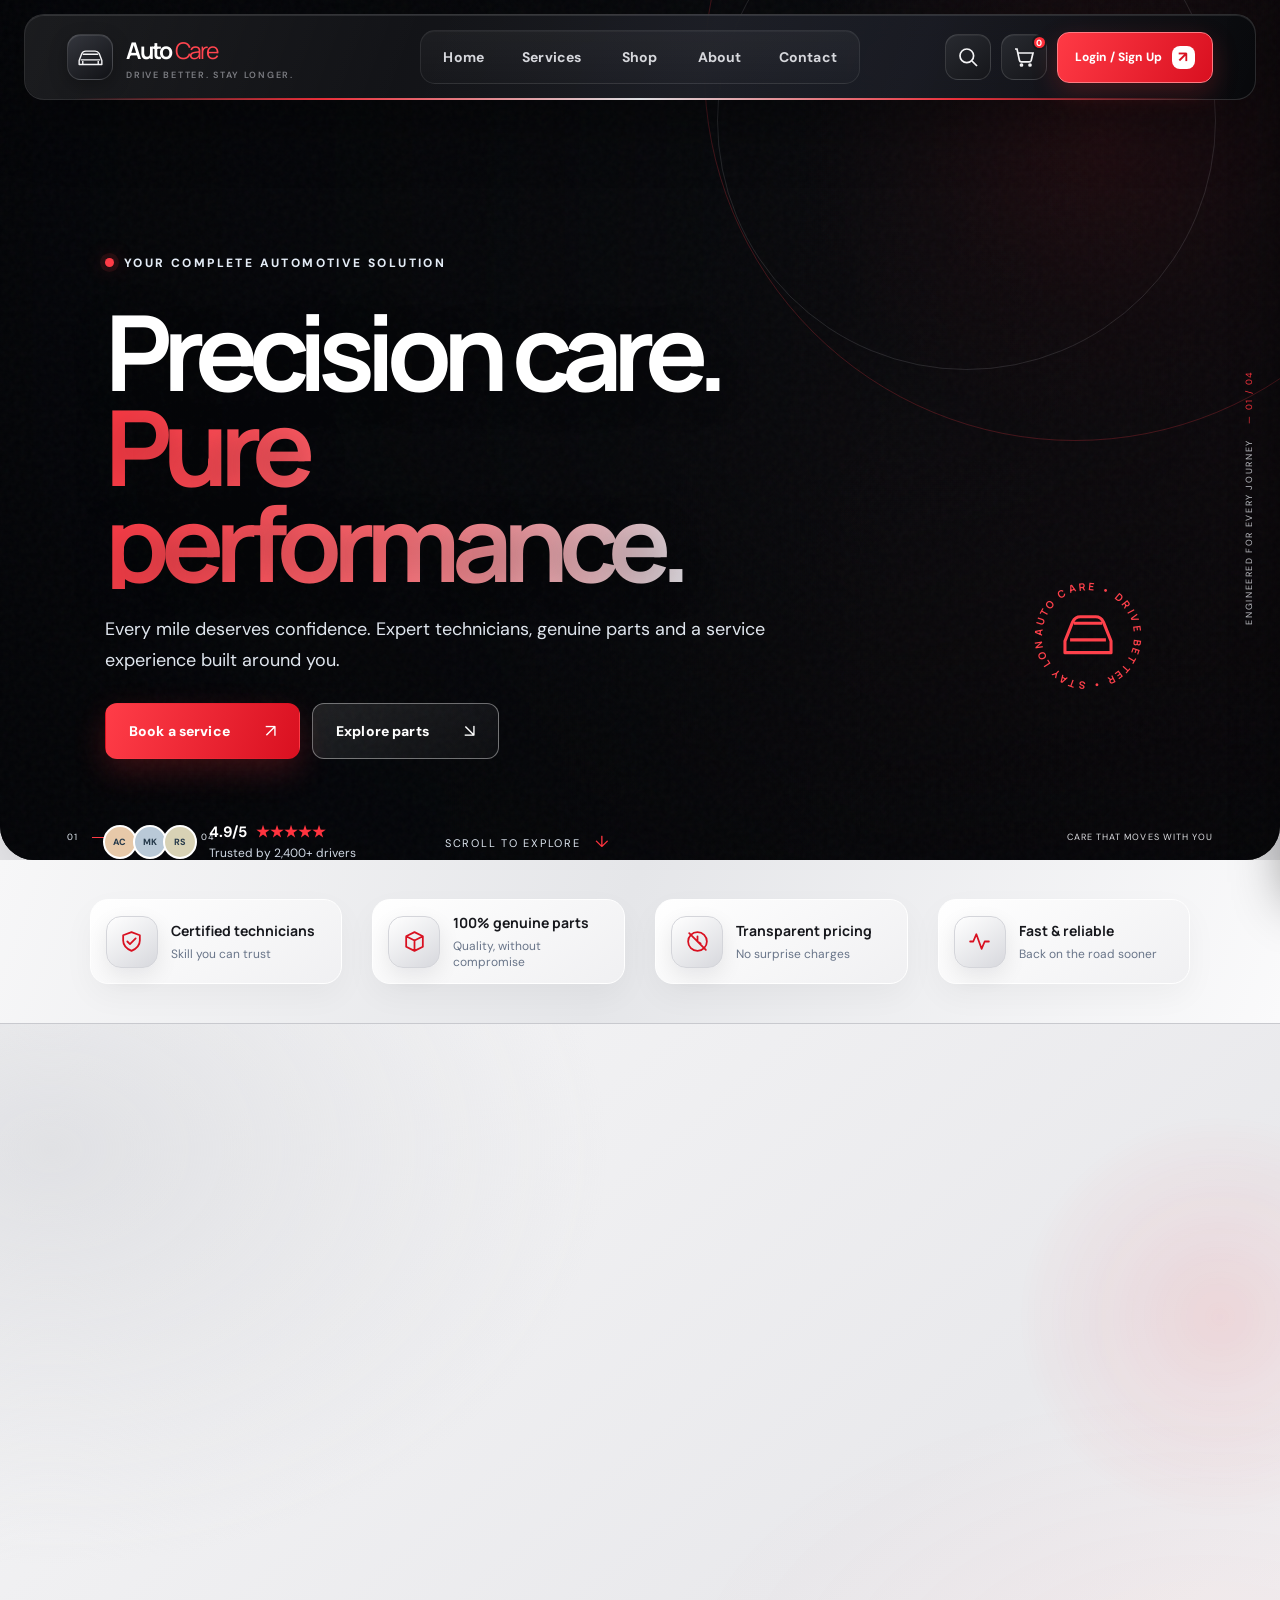
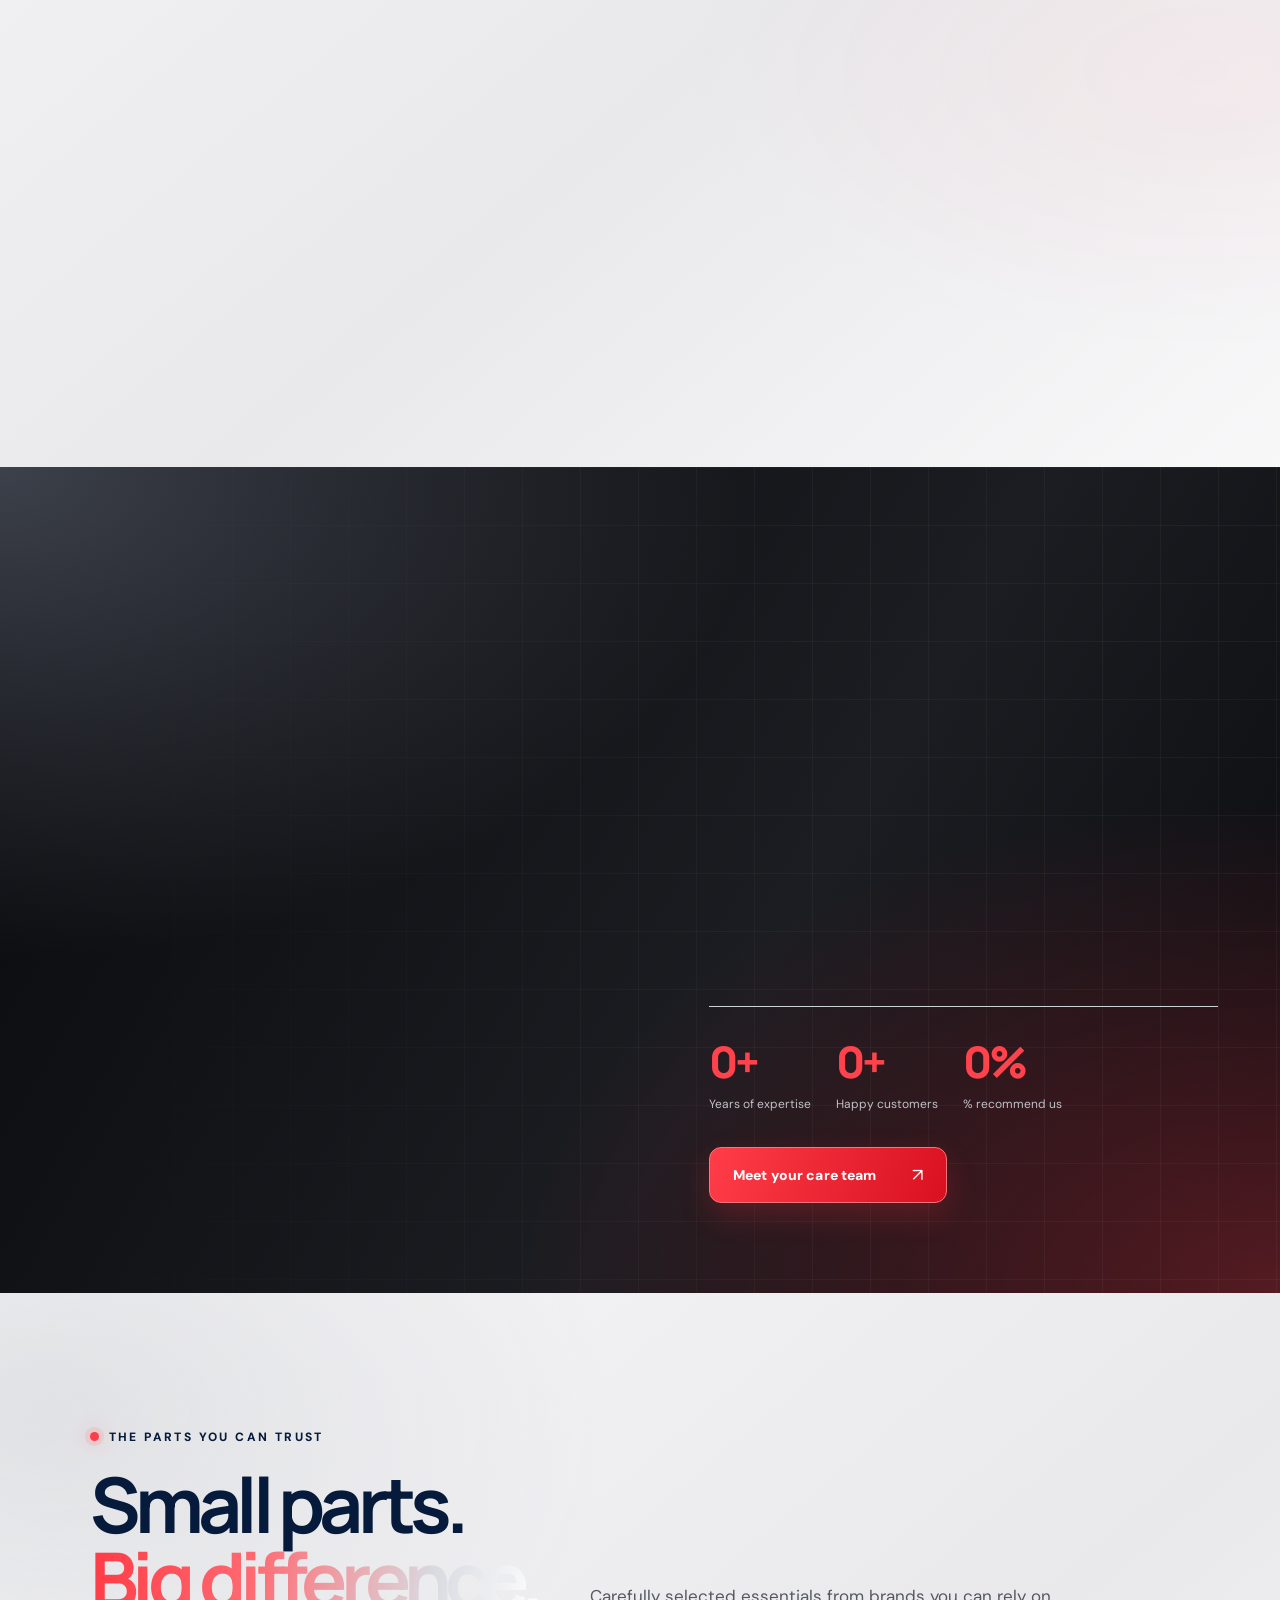
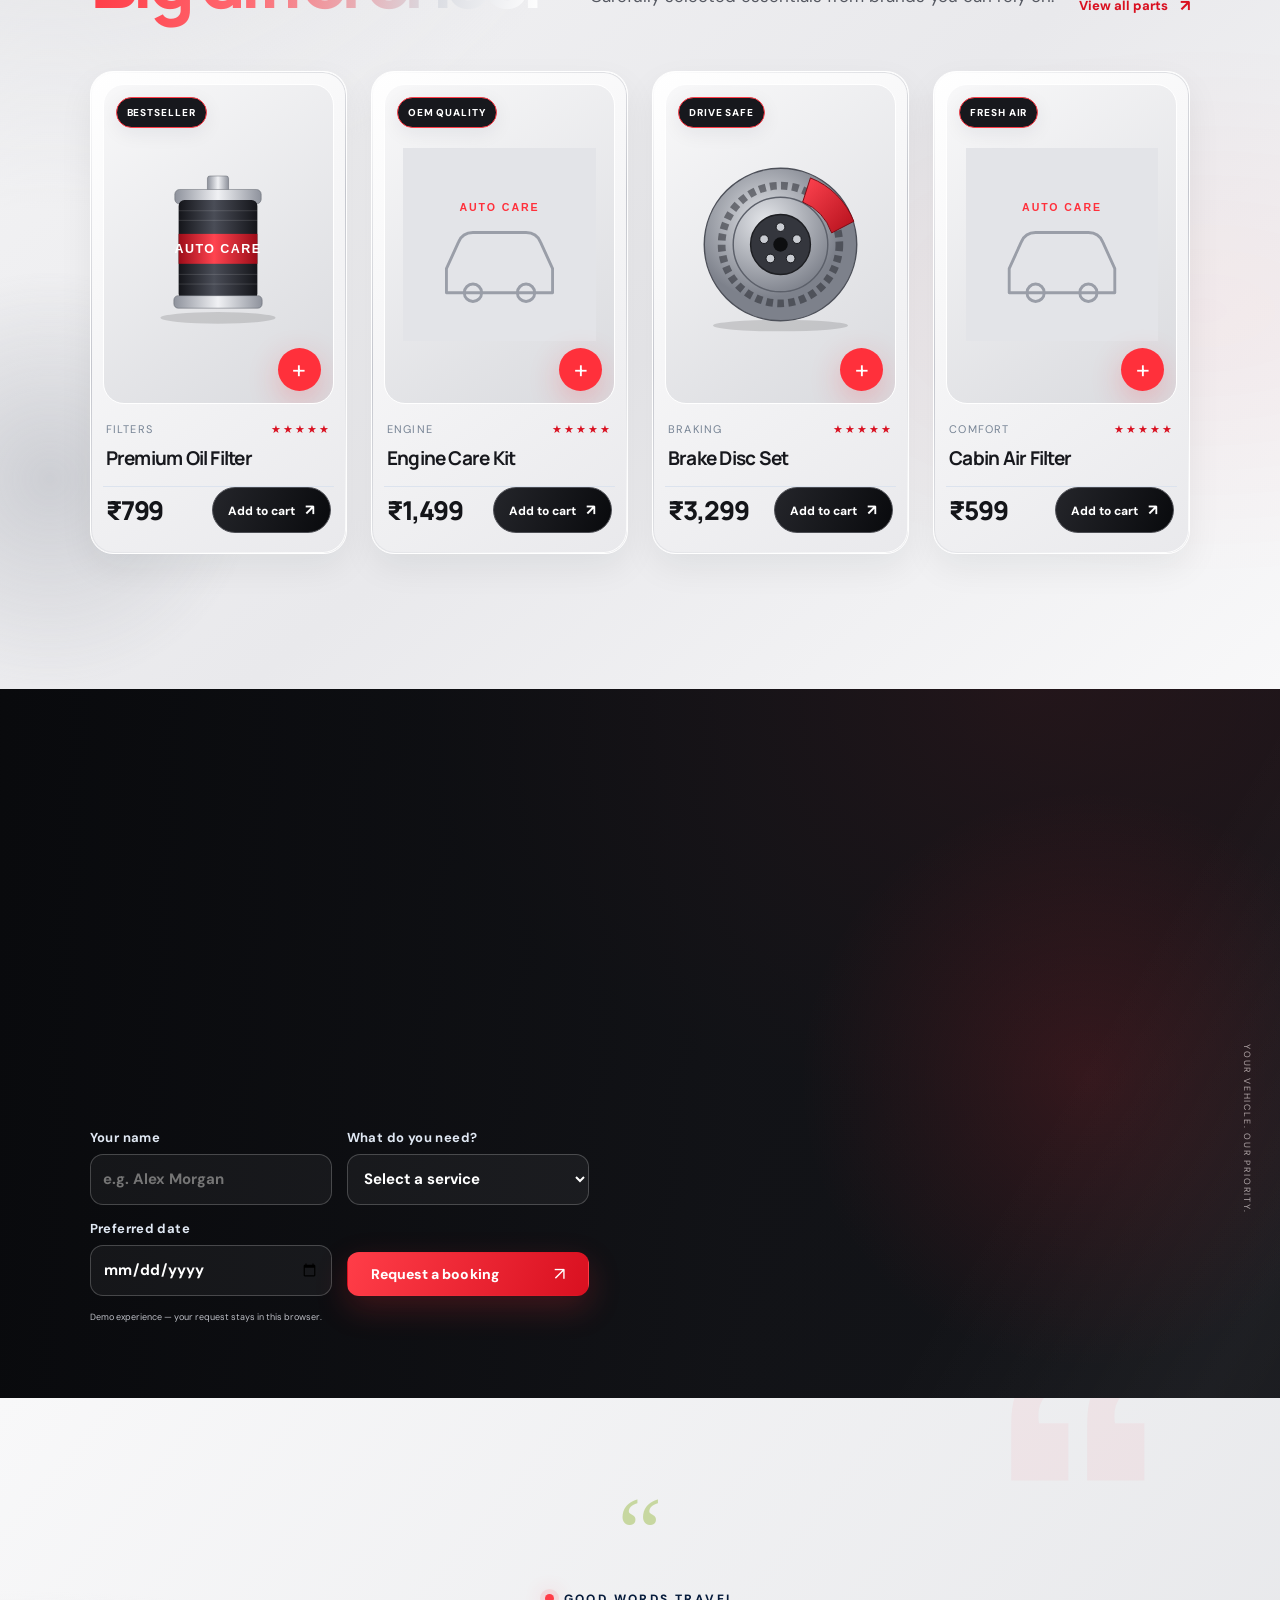
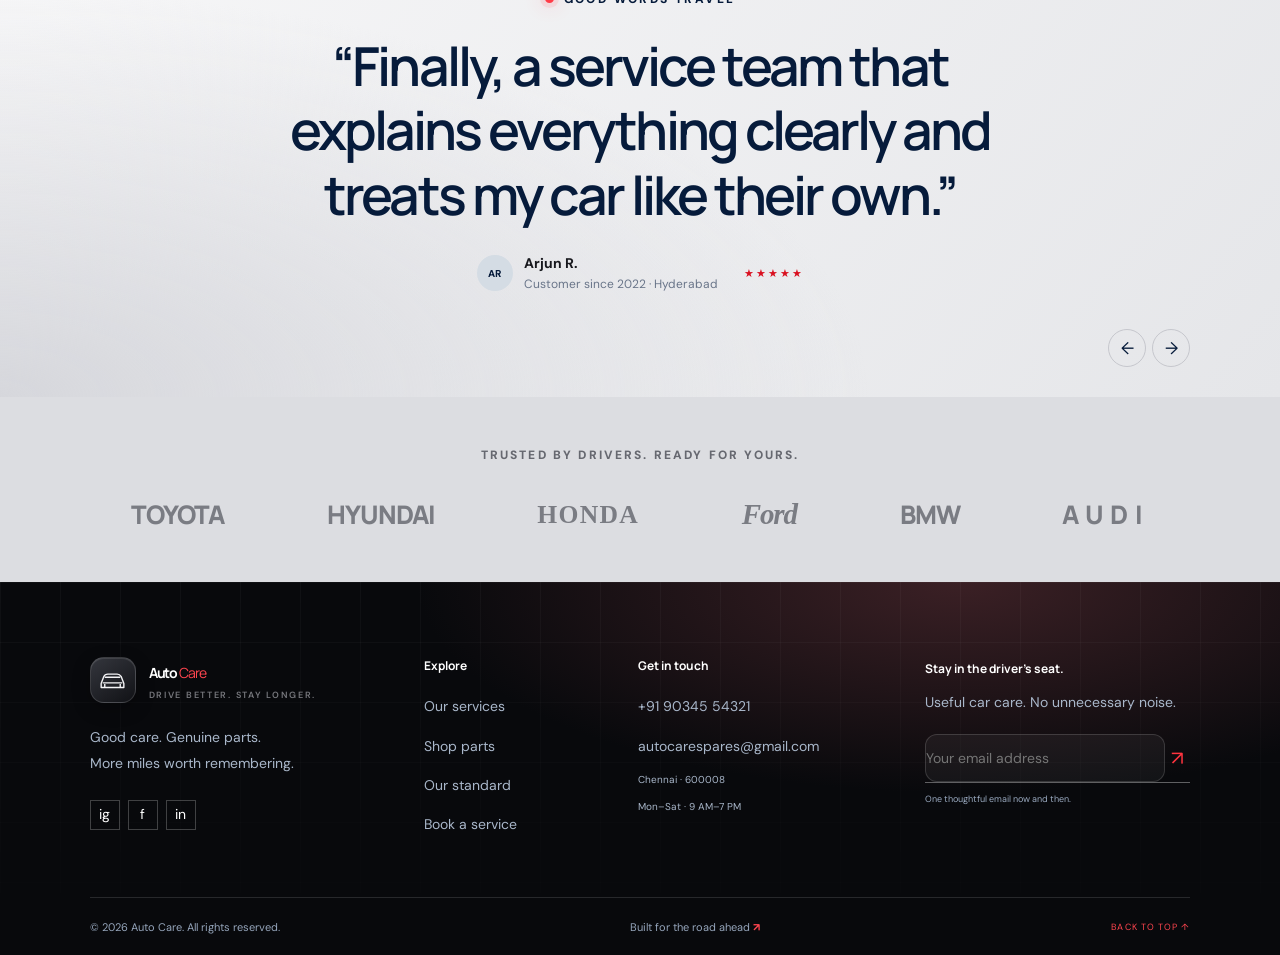
==== commit 30b25ce3: "Update cart and authentication functionality" ====
--- a/index.html
+++ b/index.html
@@ -1,54 +1,769 @@
-<!DOCTYPE html>
+<!doctype html>
 <html lang="en">
-<head>
-  <meta charset="UTF-8" />
-  <meta name="viewport" content="width=device-width, initial-scale=1.0" />
-  <meta name="theme-color" content="#06285a" />
-  <meta name="description" content="Auto Care — expert vehicle servicing, genuine automotive parts and care that keeps you moving." />
-  <title>Auto Care — Drive Better. Stay Longer.</title>
-  <link rel="preconnect" href="https://fonts.googleapis.com">
-  <link rel="preconnect" href="https://fonts.gstatic.com" crossorigin>
-  <link href="https://fonts.googleapis.com/css2?family=DM+Sans:wght@400;500;600;700&family=Manrope:wght@400;500;600;700;800&display=swap" rel="stylesheet">
-  <link rel="stylesheet" href="styles.css" />
-</head>
-<body>
-  <div class="loader" aria-hidden="true"><div class="ld-grid"></div><div class="ld-scan"></div><i class="ld-c tl"></i><i class="ld-c tr"></i><i class="ld-c bl"></i><i class="ld-c br"></i><div class="ld-hud"><div class="ld-ring"><svg viewBox="0 0 120 120"><g class="ticks"></g><circle class="r0" cx="60" cy="60" r="52"/><circle class="r1" cx="60" cy="60" r="52" pathLength="100"/></svg><div class="ld-pct"><b>0</b><i>%</i></div></div><div class="loader-mark"><svg viewBox="0 0 64 40"><path d="M10 26 15 13q2-5 8-5h18q5 0 8 5l5 13v8H10z"/><path d="M17 14h30M13 25h38M17 34v-7m30 7v-7"/></svg><span>AUTO CARE</span></div><div class="ld-status">INITIALIZING SYSTEMS</div><div class="ld-bar"><i></i></div><div class="ld-meta"><span>V.2026</span><span>REDLINE EDITION</span></div></div></div>
-  <div class="scroll-progress"><i></i></div>
-  <header class="site-header" id="top">
-    <a class="brand" href="#top" aria-label="Auto Care home"><span class="brand-icon"><svg viewBox="0 0 64 40"><path d="M10 26 15 13q2-5 8-5h18q5 0 8 5l5 13v8H10z"/><path d="M17 14h30M13 25h38M17 34v-7m30 7v-7"/></svg></span><span>Auto <b>Care</b><small>DRIVE BETTER. STAY LONGER.</small></span></a>
-    <nav class="desktop-nav" aria-label="Main navigation"><a class="active" href="#home">Home</a><a href="#services">Services</a><a href="#shop">Shop</a><a href="#about">About</a><a href="#contact">Contact</a></nav>
-    <div class="header-actions"><button class="icon-button search-trigger" aria-label="Search"><svg viewBox="0 0 24 24"><circle cx="10.8" cy="10.8" r="6.8"/><path d="m16 16 5 5"/></svg></button><button class="icon-button cart-trigger" aria-label="Shopping cart"><svg viewBox="0 0 24 24"><path d="M3 4h2l2.4 11.2a2 2 0 0 0 2 1.6h7.9a2 2 0 0 0 1.9-1.4L21 8H6"/><circle cx="9.5" cy="20" r="1"/><circle cx="18" cy="20" r="1"/></svg><span class="cart-count">0</span></button><span class="user-greeting" hidden></span><button class="login-button" data-open="login">Login / Sign Up <span>↗</span></button><button class="login-button logout-button" type="button" hidden>Logout <span>↗</span></button><button class="menu-toggle" aria-label="Open navigation"><i></i><i></i></button></div>
-  </header>
-  <main>
-    <section class="hero" id="home">
-      <div class="hero-image"></div><div class="hero-grain"></div><div class="hero-orbit orbit-one"></div><div class="hero-orbit orbit-two"></div>
-      <div class="hero-content"><div class="eyebrow light reveal"><span class="eyebrow-dot"></span> YOUR COMPLETE AUTOMOTIVE SOLUTION</div><h1 class="reveal">Precision care.<br><em>Pure performance.</em></h1><p class="hero-copy reveal">Every mile deserves confidence. Expert technicians, genuine parts and a service experience built around you.</p><div class="hero-buttons reveal"><a class="button button-lime" href="#booking">Book a service <span>↗</span></a><a class="button button-glass" href="#shop">Explore parts <span>↘</span></a></div><div class="hero-foot reveal"><div class="avatar-stack"><span>AC</span><span>MK</span><span>RS</span></div><div><strong>4.9/5 <span class="stars">★★★★★</span></strong><small>Trusted by 2,400+ drivers</small></div><div class="hero-scroll">SCROLL TO EXPLORE <span>↓</span></div></div></div>
-      <div class="hero-side-label">ENGINEERED FOR EVERY JOURNEY <span>— 01 / 04</span></div><div class="hero-stamp"><svg viewBox="0 0 100 100"><defs><path id="circlePath" d="M50,50 m-36,0 a36,36 0 1,1 72,0 a36,36 0 1,1 -72,0"/></defs><text><textPath href="#circlePath">AUTO CARE • DRIVE BETTER • STAY LONGER • </textPath></text><path d="M32 54 38 39q2-4 6-4h12q4 0 6 4l6 15v9H32zM39 40h22M36 53h28" fill="none" stroke="currentColor" stroke-width="2.4" stroke-linejoin="round"/></svg></div>
-      <div class="hero-bottomline"><span>01</span><i><b></b></i><span>04</span><span class="hero-bottom-caption">CARE THAT MOVES WITH YOU</span></div>
-    </section>
-    <section class="trust-strip"><div class="trust-item"><span class="trust-icon"><svg viewBox="0 0 24 24"><path d="M12 3 20 6v5c0 5-3.5 8-8 10-4.5-2-8-5-8-10V6z"/><path d="m8 12 2.5 2.5L16 9"/></svg></span><div><b>Certified technicians</b><small>Skill you can trust</small></div></div><div class="trust-item"><span class="trust-icon"><svg viewBox="0 0 24 24"><path d="m4 7 8-4 8 4-8 4zM4 7v10l8 4 8-4V7M12 11v10"/></svg></span><div><b>100% genuine parts</b><small>Quality, without compromise</small></div></div><div class="trust-item"><span class="trust-icon"><svg viewBox="0 0 24 24"><circle cx="12" cy="12" r="9"/><path d="M12 7v5l3 2M4 4l16 16"/></svg></span><div><b>Transparent pricing</b><small>No surprise charges</small></div></div><div class="trust-item"><span class="trust-icon"><svg viewBox="0 0 24 24"><path d="M3 12h3l3-7 5 14 3-7h4"/></svg></span><div><b>Fast & reliable</b><small>Back on the road sooner</small></div></div></section>
-    <section class="services section-pad" id="services"><div class="section-top"><div><div class="eyebrow reveal"><span class="eyebrow-dot"></span> WHAT WE DO</div><h2 class="reveal">Care for every<br><em>part of the journey.</em></h2></div><p class="section-intro reveal">From a quick check-up to the repairs that matter most, we keep your vehicle performing at its best.</p></div><div class="service-grid">
-      <article class="service-card reveal" data-service="Routine Maintenance"><div class="service-photo photo-maintenance"><span class="service-number">01 / 04</span><span class="service-arrow">↗</span></div><div class="service-body"><div><h3>Routine maintenance</h3><p>Oil changes, tune-ups & complete checkups.</p></div><span class="line-icon"><svg viewBox="0 0 24 24"><path d="M4 7h16M7 4v6m10-6v6M5 12h14l2 8H3z"/></svg></span></div><button class="text-link service-book">Explore service <span>↗</span></button></article>
-      <article class="service-card reveal" data-service="Brake Service"><div class="service-photo photo-brakes"><span class="service-number">02 / 04</span><span class="service-arrow">↗</span></div><div class="service-body"><div><h3>Brake service</h3><p>Responsive braking. Confidence at every turn.</p></div><span class="line-icon"><svg viewBox="0 0 24 24"><circle cx="12" cy="12" r="9"/><circle cx="12" cy="12" r="4"/><path d="m16 4 4 4"/></svg></span></div><button class="text-link service-book">Explore service <span>↗</span></button></article>
-      <article class="service-card reveal" data-service="Engine Repair"><div class="service-photo photo-engine"><span class="service-number">03 / 04</span><span class="service-arrow">↗</span></div><div class="service-body"><div><h3>Engine & diagnostics</h3><p>Expert care for smoother, stronger performance.</p></div><span class="line-icon"><svg viewBox="0 0 24 24"><path d="M4 9h3l2-3h6l2 3h3v9H4zM2 12H4m16 0h2M9 9v3h6V9"/></svg></span></div><button class="text-link service-book">Explore service <span>↗</span></button></article>
-      <article class="service-card reveal" data-service="AC Service"><div class="service-photo photo-ac"><span class="service-number">04 / 04</span><span class="service-arrow">↗</span></div><div class="service-body"><div><h3>Climate & AC</h3><p>Stay cool, comfortable and ready for the road.</p></div><span class="line-icon"><svg viewBox="0 0 24 24"><path d="M12 2v20M4 6l16 12M20 6 4 18M8 3l4 3 4-3M8 21l4-3 4 3"/></svg></span></div><button class="text-link service-book">Explore service <span>↗</span></button></article>
-    </div></section>
-    <section class="feature" id="about"><div class="feature-visual reveal"><img src="https://images.unsplash.com/photo-1486262715619-67b85e0b08d3?auto=format&fit=crop&w=1400&q=85" alt="Technician carefully servicing a vehicle" loading="lazy" onerror="this.onerror=null;this.src='assets/placeholder.svg'"><div class="feature-image-tag"><span class="pulse-dot"></span> DETAIL IS EVERYTHING</div><div class="feature-number">AC<span>.</span>01</div></div><div class="feature-copy"><div class="eyebrow reveal"><span class="eyebrow-dot"></span> THE AUTO CARE STANDARD</div><h2 class="reveal">Good service is<br>felt <em>in every mile.</em></h2><p class="reveal">Your car is more than a machine. It’s early starts, long drives, family plans and spontaneous detours. We treat every vehicle with the attention those moments deserve.</p><div class="feature-stats reveal"><div><strong data-count="12">0</strong><span>Years of expertise</span></div><div><strong data-count="2400">0</strong><span>Happy customers</span></div><div><strong data-count="98">0</strong><span>% recommend us</span></div></div><a class="button button-navy reveal" href="#contact">Meet your care team <span>↗</span></a></div></section>
-    <section class="shop-section section-pad" id="shop"><div class="section-top"><div><div class="eyebrow reveal"><span class="eyebrow-dot"></span> THE PARTS YOU CAN TRUST</div><h2 class="reveal">Small parts.<br><em>Big difference.</em></h2></div><div class="shop-top-right reveal"><p>Carefully selected essentials from brands you can rely on.</p><a href="#shop-grid" class="text-link">View all parts <span>↗</span></a></div></div><div class="product-grid" id="shop-grid">
-      <article class="product-card reveal"><div class="product-image"><span class="product-tag">BESTSELLER</span><img src="assets/oil-filter.svg" alt="Automotive oil filter" loading="lazy" onerror="this.onerror=null;this.src='assets/placeholder.svg'"><button class="quick-add" data-product="Premium Oil Filter" data-price="799" aria-label="Add Premium Oil Filter to cart">+</button></div><div class="product-meta"><span>FILTERS</span><span>★★★★★</span></div><h3>Premium Oil Filter</h3><div class="product-bottom"><strong>₹799</strong><button class="add-cart" data-product="Premium Oil Filter" data-price="799">Add to cart <span>↗</span></button></div></article>
-      <article class="product-card reveal"><div class="product-image"><span class="product-tag">OEM QUALITY</span><img src="https://images.unsplash.com/photo-1486262715619-67b85e0b08d3?auto=format&fit=crop&w=700&q=80" alt="Automotive replacement components" loading="lazy" onerror="this.onerror=null;this.src='assets/placeholder.svg'"><button class="quick-add" data-product="Engine Care Kit" data-price="1499" aria-label="Add Engine Care Kit to cart">+</button></div><div class="product-meta"><span>ENGINE</span><span>★★★★★</span></div><h3>Engine Care Kit</h3><div class="product-bottom"><strong>₹1,499</strong><button class="add-cart" data-product="Engine Care Kit" data-price="1499">Add to cart <span>↗</span></button></div></article>
-      <article class="product-card reveal"><div class="product-image"><span class="product-tag">DRIVE SAFE</span><img src="assets/brake-disc.svg" alt="Automotive brake disc" loading="lazy" onerror="this.onerror=null;this.src='assets/placeholder.svg'"><button class="quick-add" data-product="Brake Disc Set" data-price="3299" aria-label="Add Brake Disc Set to cart">+</button></div><div class="product-meta"><span>BRAKING</span><span>★★★★★</span></div><h3>Brake Disc Set</h3><div class="product-bottom"><strong>₹3,299</strong><button class="add-cart" data-product="Brake Disc Set" data-price="3299">Add to cart <span>↗</span></button></div></article>
-      <article class="product-card reveal"><div class="product-image"><span class="product-tag">FRESH AIR</span><img src="https://images.unsplash.com/photo-1599256872237-5dcc0fbe9668?auto=format&fit=crop&w=700&q=80" alt="Car air conditioning and cabin component" loading="lazy" onerror="this.onerror=null;this.src='assets/placeholder.svg'"><button class="quick-add" data-product="Cabin Air Filter" data-price="599" aria-label="Add Cabin Air Filter to cart">+</button></div><div class="product-meta"><span>COMFORT</span><span>★★★★★</span></div><h3>Cabin Air Filter</h3><div class="product-bottom"><strong>₹599</strong><button class="add-cart" data-product="Cabin Air Filter" data-price="599">Add to cart <span>↗</span></button></div></article>
-    </div></section>
-    <section class="booking" id="booking"><div class="booking-image"></div><div class="booking-content"><div class="eyebrow light reveal"><span class="eyebrow-dot"></span> YOUR NEXT STOP</div><h2 class="reveal">Let’s get you<br><em>back to the good part.</em></h2><p class="reveal">Tell us what your car needs. We’ll take it from there.</p><form id="booking-form" class="booking-form reveal"><label>Your name<input required name="name" placeholder="e.g. Alex Morgan" autocomplete="name"></label><label>What do you need?<select name="service" required><option value="">Select a service</option><option>Routine Maintenance</option><option>Brake Service</option><option>Engine Repair</option><option>AC Service</option><option>General Inspection</option></select></label><label>Preferred date<input required type="date" name="date" id="booking-date"></label><button class="button button-lime" type="submit">Request a booking <span>↗</span></button><small>Demo experience — your request stays in this browser.</small></form></div><div class="booking-side">YOUR VEHICLE. OUR PRIORITY.</div></section>
-    <section class="quote-section"><div class="quote-mark">“</div><p class="eyebrow"><span class="eyebrow-dot"></span> GOOD WORDS TRAVEL</p><blockquote>“Finally, a service team that explains everything clearly and treats my car like their own.”</blockquote><div class="quote-author"><span class="author-avatar">AR</span><div><b>Arjun R.</b><small>Customer since 2022 · Hyderabad</small></div><span class="quote-stars">★★★★★</span></div><div class="quote-controls"><button class="quote-prev" aria-label="Previous review">←</button><button class="quote-next" aria-label="Next review">→</button></div></section>
-    <section class="brand-strip"><p>TRUSTED BY DRIVERS. READY FOR YOURS.</p><div class="brand-words"><span>TOYOTA</span><span>HYUNDAI</span><span class="brand-serif">HONDA</span><span class="brand-italic">Ford</span><span>BMW</span><span class="brand-spaced">AUDI</span></div></section>
-  </main>
-  <footer id="contact"><div class="footer-main"><div class="footer-brand"><a class="brand brand-footer" href="#top"><span class="brand-icon"><svg viewBox="0 0 64 40"><path d="M10 26 15 13q2-5 8-5h18q5 0 8 5l5 13v8H10z"/><path d="M17 14h30M13 25h38M17 34v-7m30 7v-7"/></svg></span><span>Auto <b>Care</b><small>DRIVE BETTER. STAY LONGER.</small></span></a><p>Good care. Genuine parts.<br>More miles worth remembering.</p><div class="socials"><a href="https://www.instagram.com/" target="_blank" rel="noopener noreferrer" aria-label="Instagram">ig</a><a href="https://www.facebook.com/" target="_blank" rel="noopener noreferrer" aria-label="Facebook">f</a><a href="https://www.linkedin.com/" target="_blank" rel="noopener noreferrer" aria-label="LinkedIn">in</a></div></div><div class="footer-links"><b>Explore</b><a href="#services">Our services</a><a href="#shop">Shop parts</a><a href="#about">Our standard</a><a href="#booking">Book a service</a></div><div class="footer-links"><b>Get in touch</b><a href="tel:+919034554321">+91 90345 54321</a><a href="mailto:autocarespares@gmail.com">autocarespares@gmail.com</a><span>Chennai · 600008</span><span>Mon–Sat · 9 AM–7 PM</span></div><div class="footer-newsletter"><b>Stay in the driver’s seat.</b><p>Useful car care. No unnecessary noise.</p><form id="newsletter-form"><input type="email" required placeholder="Your email address" aria-label="Your email address"><button aria-label="Subscribe">↗</button></form><small id="newsletter-message">One thoughtful email now and then.</small></div></div><div class="footer-bottom"><span>© 2026 Auto Care. All rights reserved.</span><span>Built for the road ahead <b>↗</b></span><a href="#top">BACK TO TOP ↑</a></div></footer>
-  <div class="mobile-nav" aria-hidden="true"><button class="mobile-close" aria-label="Close menu">×</button><span class="eyebrow light">NAVIGATE</span><a href="#home">Home <span>01</span></a><a href="#services">Services <span>02</span></a><a href="#shop">Shop <span>03</span></a><a href="#about">About <span>04</span></a><a href="#contact">Contact <span>05</span></a><p>Drive better. Stay longer.</p></div><div class="nav-scrim"></div>
-  <div class="search-panel"><button class="panel-close search-close" aria-label="Close search">×</button><div class="eyebrow"><span class="eyebrow-dot"></span> FIND WHAT YOU NEED</div><form id="search-form"><input id="search-input" placeholder="Search services or parts…" aria-label="Search services or parts"><button>SEARCH ↗</button></form><div class="search-suggestions"><span>Popular:</span><a href="#services">Engine repair</a><a href="#shop">Oil filter</a><a href="#booking">Book service</a></div></div><div class="panel-scrim"></div>
-  <aside class="cart-drawer"><button class="panel-close cart-close" aria-label="Close cart">×</button><div class="eyebrow"><span class="eyebrow-dot"></span> YOUR SELECTION</div><h2>Your cart<span class="cart-count-inline">(0)</span></h2><div class="cart-items"><p class="empty-cart">Your cart is taking a pit stop.<br><small>Add a part and it’ll show up here.</small></p></div><div class="cart-summary"><div><span>Subtotal</span><strong class="cart-total">₹0</strong></div><button class="button button-navy checkout-button">Continue to checkout <span>↗</span></button><small>Demo cart — no payment will be processed.</small></div></aside><div class="toast" role="status"></div>
-  <div class="modal-backdrop"><section class="auth-modal" role="dialog" aria-modal="true" aria-labelledby="auth-title"><button class="panel-close auth-close" aria-label="Close sign in">×</button><div class="auth-image"><div class="brand brand-footer"><span class="brand-icon"><svg viewBox="0 0 64 40"><path d="M10 26 15 13q2-5 8-5h18q5 0 8 5l5 13v8H10z"/><path d="M17 14h30M13 25h38M17 34v-7m30 7v-7"/></svg></span><span>Auto <b>Care</b><small>DRIVE BETTER. STAY LONGER.</small></span></div><h3>Every journey<br>starts with <em>care.</em></h3><p>Manage your vehicle, book services and find the right parts.</p></div><div class="auth-form"><p class="eyebrow"><span class="eyebrow-dot"></span> WELCOME BACK</p><h2 id="auth-title">Sign in.</h2><p>Enter your details to continue.</p><form id="auth-form"><label class="auth-name-field" hidden>Full name<input name="name" type="text" autocomplete="name" placeholder="Your name"></label><label>Email address<input name="email" required type="email" autocomplete="email" placeholder="you@example.com"></label><label>Password<input name="password" required type="password" autocomplete="current-password" placeholder="Enter your password"></label><div class="auth-options"><label class="check-label"><input type="checkbox"> Remember me</label><button type="button" class="text-link forgot-button">Forgot password?</button></div><button class="button button-navy auth-submit">Sign in <span>↗</span></button></form><div class="auth-switch">New to Auto Care? <button class="signup-switch">Create account</button></div></div></section></div>
-  <script src="script.js"></script>
-</body>
-</html>+  <head>
+    <meta charset="UTF-8" />
+    <meta name="viewport" content="width=device-width, initial-scale=1.0" />
+    <meta name="theme-color" content="#06285a" />
+    <meta
+      name="description"
+      content="Auto Care — expert vehicle servicing, genuine automotive parts and care that keeps you moving."
+    />
+    <title>Auto Care — Drive Better. Stay Longer.</title>
+    <link rel="preconnect" href="https://fonts.googleapis.com" />
+    <link rel="preconnect" href="https://fonts.gstatic.com" crossorigin />
+    <link
+      href="https://fonts.googleapis.com/css2?family=DM+Sans:wght@400;500;600;700&family=Manrope:wght@400;500;600;700;800&display=swap"
+      rel="stylesheet"
+    />
+    <link rel="stylesheet" href="styles.css" />
+  </head>
+  <body>
+    <div class="loader" aria-hidden="true">
+      <div class="ld-grid"></div>
+      <div class="ld-scan"></div>
+      <i class="ld-c tl"></i><i class="ld-c tr"></i><i class="ld-c bl"></i
+      ><i class="ld-c br"></i>
+      <div class="ld-hud">
+        <div class="ld-ring">
+          <svg viewBox="0 0 120 120">
+            <g class="ticks"></g>
+            <circle class="r0" cx="60" cy="60" r="52" />
+            <circle class="r1" cx="60" cy="60" r="52" pathLength="100" />
+          </svg>
+          <div class="ld-pct"><b>0</b><i>%</i></div>
+        </div>
+        <div class="loader-mark">
+          <svg viewBox="0 0 64 40">
+            <path d="M10 26 15 13q2-5 8-5h18q5 0 8 5l5 13v8H10z" />
+            <path d="M17 14h30M13 25h38M17 34v-7m30 7v-7" /></svg
+          ><span>AUTO CARE</span>
+        </div>
+        <div class="ld-status">INITIALIZING SYSTEMS</div>
+        <div class="ld-bar"><i></i></div>
+        <div class="ld-meta">
+          <span>V.2026</span><span>REDLINE EDITION</span>
+        </div>
+      </div>
+    </div>
+    <div class="scroll-progress"><i></i></div>
+    <header class="site-header" id="top">
+      <a class="brand" href="#home" aria-label="Auto Care home"
+        ><span class="brand-icon"
+          ><svg viewBox="0 0 64 40">
+            <path d="M10 26 15 13q2-5 8-5h18q5 0 8 5l5 13v8H10z" />
+            <path d="M17 14h30M13 25h38M17 34v-7m30 7v-7" /></svg></span
+        ><span
+          >Auto <b>Care</b><small>DRIVE BETTER. STAY LONGER.</small></span
+        ></a
+      >
+      <nav class="desktop-nav" aria-label="Main navigation">
+        <a href="#home">Home</a>
+        <a href="#services">Services</a>
+        <a href="#shop">Shop</a>
+        <a href="#about">About</a>
+        <a href="#contact">Contact</a>
+      </nav>
+      <div class="header-actions">
+        <button class="icon-button search-trigger" aria-label="Search">
+          <svg viewBox="0 0 24 24">
+            <circle cx="10.8" cy="10.8" r="6.8" />
+            <path d="m16 16 5 5" />
+          </svg></button
+        ><button class="icon-button cart-trigger" aria-label="Shopping cart">
+          <svg viewBox="0 0 24 24">
+            <path
+              d="M3 4h2l2.4 11.2a2 2 0 0 0 2 1.6h7.9a2 2 0 0 0 1.9-1.4L21 8H6"
+            />
+            <circle cx="9.5" cy="20" r="1" />
+            <circle cx="18" cy="20" r="1" /></svg
+          ><span class="cart-count">0</span></button
+        ><span class="user-greeting" hidden></span
+        ><button class="login-button" data-open="login">
+          Login / Sign Up <span>↗</span></button
+        ><button class="login-button logout-button" type="button" hidden>
+          Logout <span>↗</span></button
+        ><button class="menu-toggle" aria-label="Open navigation">
+          <i></i><i></i>
+        </button>
+      </div>
+    </header>
+    <main>
+      <section class="hero" id="home">
+        <div class="hero-image"></div>
+        <div class="hero-grain"></div>
+        <div class="hero-orbit orbit-one"></div>
+        <div class="hero-orbit orbit-two"></div>
+        <div class="hero-content">
+          <div class="eyebrow light reveal">
+            <span class="eyebrow-dot"></span> YOUR COMPLETE AUTOMOTIVE SOLUTION
+          </div>
+          <h1 class="reveal">
+            Precision care.<br /><em>Pure performance.</em>
+          </h1>
+          <p class="hero-copy reveal">
+            Every mile deserves confidence. Expert technicians, genuine parts
+            and a service experience built around you.
+          </p>
+          <div class="hero-buttons reveal">
+            <a class="button button-lime" href="#booking"
+              >Book a service <span>↗</span></a
+            ><a class="button button-glass" href="#shop"
+              >Explore parts <span>↘</span></a
+            >
+          </div>
+          <div class="hero-foot reveal">
+            <div class="avatar-stack">
+              <span>AC</span><span>MK</span><span>RS</span>
+            </div>
+            <div>
+              <strong>4.9/5 <span class="stars">★★★★★</span></strong
+              ><small>Trusted by 2,400+ drivers</small>
+            </div>
+            <div class="hero-scroll">SCROLL TO EXPLORE <span>↓</span></div>
+          </div>
+        </div>
+        <div class="hero-side-label">
+          ENGINEERED FOR EVERY JOURNEY <span>— 01 / 04</span>
+        </div>
+        <div class="hero-stamp">
+          <svg viewBox="0 0 100 100">
+            <defs>
+              <path
+                id="circlePath"
+                d="M50,50 m-36,0 a36,36 0 1,1 72,0 a36,36 0 1,1 -72,0"
+              />
+            </defs>
+            <text>
+              <textPath href="#circlePath">
+                AUTO CARE • DRIVE BETTER • STAY LONGER •
+              </textPath>
+            </text>
+            <path
+              d="M32 54 38 39q2-4 6-4h12q4 0 6 4l6 15v9H32zM39 40h22M36 53h28"
+              fill="none"
+              stroke="currentColor"
+              stroke-width="2.4"
+              stroke-linejoin="round"
+            />
+          </svg>
+        </div>
+        <div class="hero-bottomline">
+          <span>01</span><i><b></b></i><span>04</span
+          ><span class="hero-bottom-caption">CARE THAT MOVES WITH YOU</span>
+        </div>
+      </section>
+      <section class="trust-strip">
+        <div class="trust-item">
+          <span class="trust-icon"
+            ><svg viewBox="0 0 24 24">
+              <path d="M12 3 20 6v5c0 5-3.5 8-8 10-4.5-2-8-5-8-10V6z" />
+              <path d="m8 12 2.5 2.5L16 9" /></svg
+          ></span>
+          <div>
+            <b>Certified technicians</b><small>Skill you can trust</small>
+          </div>
+        </div>
+        <div class="trust-item">
+          <span class="trust-icon"
+            ><svg viewBox="0 0 24 24">
+              <path d="m4 7 8-4 8 4-8 4zM4 7v10l8 4 8-4V7M12 11v10" /></svg
+          ></span>
+          <div>
+            <b>100% genuine parts</b><small>Quality, without compromise</small>
+          </div>
+        </div>
+        <div class="trust-item">
+          <span class="trust-icon"
+            ><svg viewBox="0 0 24 24">
+              <circle cx="12" cy="12" r="9" />
+              <path d="M12 7v5l3 2M4 4l16 16" /></svg
+          ></span>
+          <div>
+            <b>Transparent pricing</b><small>No surprise charges</small>
+          </div>
+        </div>
+        <div class="trust-item">
+          <span class="trust-icon"
+            ><svg viewBox="0 0 24 24"><path d="M3 12h3l3-7 5 14 3-7h4" /></svg
+          ></span>
+          <div>
+            <b>Fast & reliable</b><small>Back on the road sooner</small>
+          </div>
+        </div>
+      </section>
+      <section class="services section-pad" id="services">
+        <div class="section-top">
+          <div>
+            <div class="eyebrow reveal">
+              <span class="eyebrow-dot"></span> WHAT WE DO
+            </div>
+            <h2 class="reveal">
+              Care for every<br /><em>part of the journey.</em>
+            </h2>
+          </div>
+          <p class="section-intro reveal">
+            From a quick check-up to the repairs that matter most, we keep your
+            vehicle performing at its best.
+          </p>
+        </div>
+        <div class="service-grid">
+          <article
+            class="service-card reveal"
+            data-service="Routine Maintenance"
+          >
+            <div class="service-photo photo-maintenance">
+              <span class="service-number">01 / 04</span
+              ><span class="service-arrow">↗</span>
+            </div>
+            <div class="service-body">
+              <div>
+                <h3>Routine maintenance</h3>
+                <p>Oil changes, tune-ups & complete checkups.</p>
+              </div>
+              <span class="line-icon"
+                ><svg viewBox="0 0 24 24">
+                  <path d="M4 7h16M7 4v6m10-6v6M5 12h14l2 8H3z" /></svg
+              ></span>
+            </div>
+            <button class="text-link service-book">
+              Explore service <span>↗</span>
+            </button>
+          </article>
+          <article class="service-card reveal" data-service="Brake Service">
+            <div class="service-photo photo-brakes">
+              <span class="service-number">02 / 04</span
+              ><span class="service-arrow">↗</span>
+            </div>
+            <div class="service-body">
+              <div>
+                <h3>Brake service</h3>
+                <p>Responsive braking. Confidence at every turn.</p>
+              </div>
+              <span class="line-icon"
+                ><svg viewBox="0 0 24 24">
+                  <circle cx="12" cy="12" r="9" />
+                  <circle cx="12" cy="12" r="4" />
+                  <path d="m16 4 4 4" /></svg
+              ></span>
+            </div>
+            <button class="text-link service-book">
+              Explore service <span>↗</span>
+            </button>
+          </article>
+          <article class="service-card reveal" data-service="Engine Repair">
+            <div class="service-photo photo-engine">
+              <span class="service-number">03 / 04</span
+              ><span class="service-arrow">↗</span>
+            </div>
+            <div class="service-body">
+              <div>
+                <h3>Engine & diagnostics</h3>
+                <p>Expert care for smoother, stronger performance.</p>
+              </div>
+              <span class="line-icon"
+                ><svg viewBox="0 0 24 24">
+                  <path
+                    d="M4 9h3l2-3h6l2 3h3v9H4zM2 12H4m16 0h2M9 9v3h6V9"
+                  /></svg
+              ></span>
+            </div>
+            <button class="text-link service-book">
+              Explore service <span>↗</span>
+            </button>
+          </article>
+          <article class="service-card reveal" data-service="AC Service">
+            <div class="service-photo photo-ac">
+              <span class="service-number">04 / 04</span
+              ><span class="service-arrow">↗</span>
+            </div>
+            <div class="service-body">
+              <div>
+                <h3>Climate & AC</h3>
+                <p>Stay cool, comfortable and ready for the road.</p>
+              </div>
+              <span class="line-icon"
+                ><svg viewBox="0 0 24 24">
+                  <path
+                    d="M12 2v20M4 6l16 12M20 6 4 18M8 3l4 3 4-3M8 21l4-3 4 3"
+                  /></svg
+              ></span>
+            </div>
+            <button class="text-link service-book">
+              Explore service <span>↗</span>
+            </button>
+          </article>
+        </div>
+      </section>
+      <section class="feature" id="about">
+        <div class="feature-visual reveal">
+          <img
+            src="https://images.unsplash.com/photo-1486262715619-67b85e0b08d3?auto=format&fit=crop&w=1400&q=85"
+            alt="Technician carefully servicing a vehicle"
+            loading="lazy"
+            onerror="
+              this.onerror = null;
+              this.src = 'assets/placeholder.svg';
+            "
+          />
+          <div class="feature-image-tag">
+            <span class="pulse-dot"></span> DETAIL IS EVERYTHING
+          </div>
+          <div class="feature-number">AC<span>.</span>01</div>
+        </div>
+        <div class="feature-copy">
+          <div class="eyebrow reveal">
+            <span class="eyebrow-dot"></span> THE AUTO CARE STANDARD
+          </div>
+          <h2 class="reveal">
+            Good service is<br />felt <em>in every mile.</em>
+          </h2>
+          <p class="reveal">
+            Your car is more than a machine. It’s early starts, long drives,
+            family plans and spontaneous detours. We treat every vehicle with
+            the attention those moments deserve.
+          </p>
+          <div class="feature-stats reveal">
+            <div>
+              <strong data-count="12">0</strong><span>Years of expertise</span>
+            </div>
+            <div>
+              <strong data-count="2400">0</strong><span>Happy customers</span>
+            </div>
+            <div>
+              <strong data-count="98">0</strong><span>% recommend us</span>
+            </div>
+          </div>
+          <a class="button button-navy reveal" href="#contact"
+            >Meet your care team <span>↗</span></a
+          >
+        </div>
+      </section>
+      <section class="shop-section section-pad" id="shop">
+        <div class="section-top">
+          <div>
+            <div class="eyebrow reveal">
+              <span class="eyebrow-dot"></span> THE PARTS YOU CAN TRUST
+            </div>
+            <h2 class="reveal">Small parts.<br /><em>Big difference.</em></h2>
+          </div>
+          <div class="shop-top-right reveal">
+            <p>Carefully selected essentials from brands you can rely on.</p>
+            <a href="#shop-grid" class="text-link"
+              >View all parts <span>↗</span></a
+            >
+          </div>
+        </div>
+        <div class="product-grid" id="shop-grid">
+          <article class="product-card reveal">
+            <div class="product-image">
+              <span class="product-tag">BESTSELLER</span
+              ><img
+                src="assets/oil-filter.svg"
+                alt="Automotive oil filter"
+                loading="lazy"
+                onerror="
+                  this.onerror = null;
+                  this.src = 'assets/placeholder.svg';
+                "
+              /><button
+                class="quick-add"
+                data-product="Premium Oil Filter"
+                data-price="799"
+                aria-label="Add Premium Oil Filter to cart"
+              >
+                +
+              </button>
+            </div>
+            <div class="product-meta">
+              <span>FILTERS</span><span>★★★★★</span>
+            </div>
+            <h3>Premium Oil Filter</h3>
+            <div class="product-bottom">
+              <strong>₹799</strong
+              ><button
+                class="add-cart"
+                data-product="Premium Oil Filter"
+                data-price="799"
+              >
+                Add to cart <span>↗</span>
+              </button>
+            </div>
+          </article>
+          <article class="product-card reveal">
+            <div class="product-image">
+              <span class="product-tag">OEM QUALITY</span
+              ><img
+                src="https://images.unsplash.com/photo-1486262715619-67b85e0b08d3?auto=format&fit=crop&w=700&q=80"
+                alt="Automotive replacement components"
+                loading="lazy"
+                onerror="
+                  this.onerror = null;
+                  this.src = 'assets/placeholder.svg';
+                "
+              /><button
+                class="quick-add"
+                data-product="Engine Care Kit"
+                data-price="1499"
+                aria-label="Add Engine Care Kit to cart"
+              >
+                +
+              </button>
+            </div>
+            <div class="product-meta">
+              <span>ENGINE</span><span>★★★★★</span>
+            </div>
+            <h3>Engine Care Kit</h3>
+            <div class="product-bottom">
+              <strong>₹1,499</strong
+              ><button
+                class="add-cart"
+                data-product="Engine Care Kit"
+                data-price="1499"
+              >
+                Add to cart <span>↗</span>
+              </button>
+            </div>
+          </article>
+          <article class="product-card reveal">
+            <div class="product-image">
+              <span class="product-tag">DRIVE SAFE</span
+              ><img
+                src="assets/brake-disc.svg"
+                alt="Automotive brake disc"
+                loading="lazy"
+                onerror="
+                  this.onerror = null;
+                  this.src = 'assets/placeholder.svg';
+                "
+              /><button
+                class="quick-add"
+                data-product="Brake Disc Set"
+                data-price="3299"
+                aria-label="Add Brake Disc Set to cart"
+              >
+                +
+              </button>
+            </div>
+            <div class="product-meta">
+              <span>BRAKING</span><span>★★★★★</span>
+            </div>
+            <h3>Brake Disc Set</h3>
+            <div class="product-bottom">
+              <strong>₹3,299</strong
+              ><button
+                class="add-cart"
+                data-product="Brake Disc Set"
+                data-price="3299"
+              >
+                Add to cart <span>↗</span>
+              </button>
+            </div>
+          </article>
+          <article class="product-card reveal">
+            <div class="product-image">
+              <span class="product-tag">FRESH AIR</span
+              ><img
+                src="https://images.unsplash.com/photo-1599256872237-5dcc0fbe9668?auto=format&fit=crop&w=700&q=80"
+                alt="Car air conditioning and cabin component"
+                loading="lazy"
+                onerror="
+                  this.onerror = null;
+                  this.src = 'assets/placeholder.svg';
+                "
+              /><button
+                class="quick-add"
+                data-product="Cabin Air Filter"
+                data-price="599"
+                aria-label="Add Cabin Air Filter to cart"
+              >
+                +
+              </button>
+            </div>
+            <div class="product-meta">
+              <span>COMFORT</span><span>★★★★★</span>
+            </div>
+            <h3>Cabin Air Filter</h3>
+            <div class="product-bottom">
+              <strong>₹599</strong
+              ><button
+                class="add-cart"
+                data-product="Cabin Air Filter"
+                data-price="599"
+              >
+                Add to cart <span>↗</span>
+              </button>
+            </div>
+          </article>
+        </div>
+      </section>
+      <section class="booking" id="booking">
+        <div class="booking-image"></div>
+        <div class="booking-content">
+          <div class="eyebrow light reveal">
+            <span class="eyebrow-dot"></span> YOUR NEXT STOP
+          </div>
+          <h2 class="reveal">
+            Let’s get you<br /><em>back to the good part.</em>
+          </h2>
+          <p class="reveal">
+            Tell us what your car needs. We’ll take it from there.
+          </p>
+          <form id="booking-form" class="booking-form reveal">
+            <label
+              >Your name<input
+                required
+                name="name"
+                placeholder="e.g. Alex Morgan"
+                autocomplete="name" /></label
+            ><label
+              >What do you need?<select name="service" required>
+                <option value="">Select a service</option>
+                <option>Routine Maintenance</option>
+                <option>Brake Service</option>
+                <option>Engine Repair</option>
+                <option>AC Service</option>
+                <option>General Inspection</option>
+              </select></label
+            ><label
+              >Preferred date<input
+                required
+                type="date"
+                name="date"
+                id="booking-date" /></label
+            ><button class="button button-lime" type="submit">
+              Request a booking <span>↗</span></button
+            ><small
+              >Demo experience — your request stays in this browser.</small
+            >
+          </form>
+        </div>
+        <div class="booking-side">YOUR VEHICLE. OUR PRIORITY.</div>
+      </section>
+      <section class="quote-section">
+        <div class="quote-mark">“</div>
+        <p class="eyebrow">
+          <span class="eyebrow-dot"></span> GOOD WORDS TRAVEL
+        </p>
+        <blockquote>
+          “Finally, a service team that explains everything clearly and treats
+          my car like their own.”
+        </blockquote>
+        <div class="quote-author">
+          <span class="author-avatar">AR</span>
+          <div>
+            <b>Arjun R.</b><small>Customer since 2022 · Hyderabad</small>
+          </div>
+          <span class="quote-stars">★★★★★</span>
+        </div>
+        <div class="quote-controls">
+          <button class="quote-prev" aria-label="Previous review">←</button
+          ><button class="quote-next" aria-label="Next review">→</button>
+        </div>
+      </section>
+      <section class="brand-strip">
+        <p>TRUSTED BY DRIVERS. READY FOR YOURS.</p>
+        <div class="brand-words">
+          <span>TOYOTA</span><span>HYUNDAI</span
+          ><span class="brand-serif">HONDA</span
+          ><span class="brand-italic">Ford</span><span>BMW</span
+          ><span class="brand-spaced">AUDI</span>
+        </div>
+      </section>
+    </main>
+    <footer id="contact">
+      <div class="footer-main">
+        <div class="footer-brand">
+          <a class="brand brand-footer" href="#home"
+            ><span class="brand-icon"
+              ><svg viewBox="0 0 64 40">
+                <path d="M10 26 15 13q2-5 8-5h18q5 0 8 5l5 13v8H10z" />
+                <path d="M17 14h30M13 25h38M17 34v-7m30 7v-7" /></svg></span
+            ><span
+              >Auto <b>Care</b><small>DRIVE BETTER. STAY LONGER.</small></span
+            ></a
+          >
+          <p>Good care. Genuine parts.<br />More miles worth remembering.</p>
+          <div class="socials">
+            <a
+              href="https://www.instagram.com/"
+              target="_blank"
+              rel="noopener noreferrer"
+              aria-label="Instagram"
+              >ig</a
+            ><a
+              href="https://www.facebook.com/"
+              target="_blank"
+              rel="noopener noreferrer"
+              aria-label="Facebook"
+              >f</a
+            ><a
+              href="https://www.linkedin.com/"
+              target="_blank"
+              rel="noopener noreferrer"
+              aria-label="LinkedIn"
+              >in</a
+            >
+          </div>
+        </div>
+        <div class="footer-links">
+          <b>Explore</b><a href="#services">Our services</a
+          ><a href="#shop">Shop parts</a><a href="#about">Our standard</a
+          ><a href="#booking">Book a service</a>
+        </div>
+        <div class="footer-links">
+          <b>Get in touch</b><a href="tel:+919034554321">+91 90345 54321</a
+          ><a href="mailto:autocarespares@gmail.com">autocarespares@gmail.com</a
+          ><span>Chennai · 600008</span><span>Mon–Sat · 9 AM–7 PM</span>
+        </div>
+        <div class="footer-newsletter">
+          <b>Stay in the driver’s seat.</b>
+          <p>Useful car care. No unnecessary noise.</p>
+          <form id="newsletter-form">
+            <input
+              type="email"
+              required
+              placeholder="Your email address"
+              aria-label="Your email address"
+            /><button aria-label="Subscribe">↗</button>
+          </form>
+          <small id="newsletter-message"
+            >One thoughtful email now and then.</small
+          >
+        </div>
+      </div>
+      <div class="footer-bottom">
+        <span>© 2026 Auto Care. All rights reserved.</span
+        ><span>Built for the road ahead <b>↗</b></span
+        ><a href="#top">BACK TO TOP ↑</a>
+      </div>
+    </footer>
+    <button
+      class="to-top"
+      type="button"
+      aria-label="Back to top"
+      title="Back to top"
+    >
+      ↑
+    </button>
+    <div class="mobile-nav" aria-hidden="true">
+      <button class="mobile-close" aria-label="Close menu">×</button
+      ><span class="eyebrow light">NAVIGATE</span
+      ><a href="#home">Home <span>01</span></a
+      ><a href="#services">Services <span>02</span></a
+      ><a href="#shop">Shop <span>03</span></a
+      ><a href="#about">About <span>04</span></a
+      ><a href="#contact">Contact <span>05</span></a>
+      <p>Drive better. Stay longer.</p>
+    </div>
+    <div class="nav-scrim"></div>
+    <div class="search-panel">
+      <button class="panel-close search-close" aria-label="Close search">
+        ×
+      </button>
+      <div class="eyebrow">
+        <span class="eyebrow-dot"></span> FIND WHAT YOU NEED
+      </div>
+      <form id="search-form">
+        <input
+          id="search-input"
+          placeholder="Search services or parts…"
+          aria-label="Search services or parts"
+        /><button>SEARCH ↗</button>
+      </form>
+      <div class="search-suggestions">
+        <span>Popular:</span><a href="#services">Engine repair</a
+        ><a href="#shop">Oil filter</a><a href="#booking">Book service</a>
+      </div>
+    </div>
+    <div class="panel-scrim"></div>
+    <aside class="cart-drawer">
+      <button class="panel-close cart-close" aria-label="Close cart">×</button>
+      <div class="eyebrow">
+        <span class="eyebrow-dot"></span> YOUR SELECTION
+      </div>
+      <h2>Your cart<span class="cart-count-inline">(0)</span></h2>
+      <div class="cart-items">
+        <p class="empty-cart">
+          Your cart is taking a pit stop.<br /><small
+            >Add a part and it’ll show up here.</small
+          >
+        </p>
+      </div>
+      <div class="cart-summary">
+        <div><span>Subtotal</span><strong class="cart-total">₹0</strong></div>
+        <button class="button button-navy checkout-button">
+          Continue to checkout <span>↗</span></button
+        ><small>Demo cart — no payment will be processed.</small>
+      </div>
+    </aside>
+    <div class="toast" role="status"></div>
+    <div class="modal-backdrop">
+      <section
+        class="auth-modal"
+        role="dialog"
+        aria-modal="true"
+        aria-labelledby="auth-title"
+      >
+        <button class="panel-close auth-close" aria-label="Close sign in">
+          ×
+        </button>
+        <div class="auth-image">
+          <div class="brand brand-footer">
+            <span class="brand-icon"
+              ><svg viewBox="0 0 64 40">
+                <path d="M10 26 15 13q2-5 8-5h18q5 0 8 5l5 13v8H10z" />
+                <path d="M17 14h30M13 25h38M17 34v-7m30 7v-7" /></svg></span
+            ><span
+              >Auto <b>Care</b><small>DRIVE BETTER. STAY LONGER.</small></span
+            >
+          </div>
+          <h3>Every journey<br />starts with <em>care.</em></h3>
+          <p>Manage your vehicle, book services and find the right parts.</p>
+        </div>
+        <div class="auth-form">
+          <p class="eyebrow"><span class="eyebrow-dot"></span> WELCOME BACK</p>
+          <h2 id="auth-title">Sign in.</h2>
+          <p>Enter your details to continue.</p>
+          <form id="auth-form">
+            <label class="auth-name-field" hidden
+              >Full name<input
+                name="name"
+                type="text"
+                autocomplete="name"
+                placeholder="Your name" /></label
+            ><label
+              >Email address<input
+                name="email"
+                required
+                type="email"
+                autocomplete="email"
+                placeholder="you@example.com" /></label
+            ><label
+              >Password<input
+                name="password"
+                required
+                type="password"
+                autocomplete="current-password"
+                placeholder="Enter your password"
+            /></label>
+            <div class="auth-options">
+              <label class="check-label"
+                ><input type="checkbox" /> Remember me</label
+              ><button type="button" class="text-link forgot-button">
+                Forgot password?
+              </button>
+            </div>
+            <button class="button button-navy auth-submit">
+              Sign in <span>↗</span>
+            </button>
+          </form>
+          <div class="auth-switch">
+            New to Auto Care?
+            <button class="signup-switch">Create account</button>
+          </div>
+        </div>
+      </section>
+    </div>
+    <script src="script.js"></script>
+  </body>
+</html>
--- a/styles.css
+++ b/styles.css
@@ -1,184 +1,5768 @@
-:root{--navy:#06285a;--navy2:#0a3670;--ink:#101a2a;--muted:#697589;--lime:#d6ff4f;--paper:#f5f6f4;--line:#dfe3e7;--white:#fff;--radius:4px;--ease:cubic-bezier(.2,.75,.25,1)}*{box-sizing:border-box}html{scroll-behavior:smooth;scroll-padding-top:90px}body{margin:0;background:var(--paper);color:var(--ink);font-family:'DM Sans',sans-serif;-webkit-font-smoothing:antialiased}body.locked{overflow:hidden}a{color:inherit;text-decoration:none}button,input,select{font:inherit}button{cursor:pointer}img{display:block;max-width:100%}::selection{background:var(--lime);color:var(--navy)}.loader{position:fixed;inset:0;z-index:1000;background:var(--navy);display:grid;place-content:center;justify-items:center;color:#fff;transition:transform .9s var(--ease),visibility .9s}.loader.done{transform:translateY(-100%);visibility:hidden}.loader-mark{display:flex;align-items:center;gap:13px;font:800 13px Manrope;letter-spacing:.17em}.loader-mark svg{width:46px;stroke:var(--lime);fill:none;stroke-width:2.5;stroke-linejoin:round}.loader-track{width:170px;height:2px;background:#ffffff25;margin-top:34px;overflow:hidden}.loader-track i{display:block;width:100%;height:100%;background:var(--lime);transform:translateX(-100%);animation:loadline 1.2s ease forwards}@keyframes loadline{to{transform:translateX(0)}}.scroll-progress{position:fixed;z-index:99;top:0;left:0;width:100%;height:2px;pointer-events:none}.scroll-progress i{display:block;width:0;height:100%;background:var(--lime)}.site-header{height:82px;position:sticky;top:0;z-index:80;background:rgba(6,40,90,.97);color:#fff;display:flex;align-items:center;justify-content:space-between;padding:0 5.2%;backdrop-filter:blur(16px);box-shadow:0 8px 24px #061a3a13}.brand{display:flex;align-items:center;gap:12px;font:700 21px Manrope;letter-spacing:-.06em;white-space:nowrap}.brand b{font-weight:400}.brand small{display:block;font:600 8px 'DM Sans';letter-spacing:.18em;opacity:.64;margin-top:3px}.brand-icon svg{width:38px;fill:none;stroke:currentColor;stroke-width:2.7;stroke-linejoin:round}.desktop-nav{display:flex;align-items:center;gap:clamp(24px,3.1vw,52px);height:100%}.desktop-nav a{height:100%;display:flex;align-items:center;position:relative;font-weight:600;font-size:14px;color:#d9e3f2;transition:color .25s}.desktop-nav a:after{content:'';position:absolute;bottom:0;left:0;width:100%;height:3px;background:var(--lime);transform:scaleX(0);transform-origin:right;transition:transform .35s var(--ease)}.desktop-nav a:hover,.desktop-nav a.active{color:#fff}.desktop-nav a:hover:after,.desktop-nav a.active:after{transform:scaleX(1);transform-origin:left}.header-actions{display:flex;align-items:center;gap:18px}.icon-button,.menu-toggle{border:0;background:none;color:#fff;padding:7px;position:relative}.icon-button svg{width:21px;height:21px;stroke:currentColor;fill:none;stroke-width:1.7}.cart-count{position:absolute;top:0;right:-1px;background:var(--lime);color:var(--navy);font-size:9px;font-weight:800;min-width:15px;height:15px;border-radius:50%;display:grid;place-items:center}.login-button{border:1px solid #ffffff55;background:#fff;color:var(--navy);padding:13px 17px;font-weight:700;font-size:11px;transition:background .25s,color .25s}.login-button span{margin-left:9px;font-size:15px}.login-button:hover{background:var(--lime);border-color:var(--lime)}.menu-toggle{display:none}.hero{min-height:min(770px,calc(100svh - 82px));height:690px;max-height:790px;background:#061b37;color:#fff;position:relative;overflow:hidden;isolation:isolate}.hero-image{position:absolute;inset:0;background-image:linear-gradient(90deg,rgba(3,17,36,.88) 0%,rgba(3,17,36,.72) 34%,rgba(3,17,36,.17) 70%,rgba(3,17,36,.12) 100%),linear-gradient(0deg,rgba(3,17,36,.58),transparent 36%),url('https://images.unsplash.com/photo-1489824904134-891ab64532f1?auto=format&fit=crop&w=2400&q=90');background-position:center,center,center 57%;background-size:cover;transform:scale(1.06);animation:hero-zoom 2.2s var(--ease) forwards}@keyframes hero-zoom{to{transform:scale(1)}}.hero-grain{position:absolute;inset:0;opacity:.09;pointer-events:none;background-image:url("data:image/svg+xml,%3Csvg viewBox='0 0 180 180' xmlns='http://www.w3.org/2000/svg'%3E%3Cfilter id='n'%3E%3CfeTurbulence type='fractalNoise' baseFrequency='.85' numOctaves='4' stitchTiles='stitch'/%3E%3C/filter%3E%3Crect width='100%25' height='100%25' filter='url(%23n)' opacity='.35'/%3E%3C/svg%3E")}.hero-content{position:relative;z-index:2;padding:clamp(70px,9vw,135px) 8.2% 45px;max-width:850px}.eyebrow{display:flex;align-items:center;gap:10px;font-size:10px;letter-spacing:.17em;font-weight:800;color:var(--navy);text-transform:uppercase}.eyebrow.light{color:#e3ebf5}.eyebrow-dot{width:7px;height:7px;background:var(--lime);display:inline-block;border-radius:50%;box-shadow:0 0 0 4px #d6ff4f21}.hero h1,.feature h2,.section-top h2,.booking h2{font:700 clamp(47px,6.3vw,88px)/.99 Manrope;letter-spacing:-.075em;margin:31px 0 25px}.hero h1 em,.feature h2 em,.section-top h2 em,.booking h2 em{font-style:normal;color:var(--lime)}.hero-copy{font-size:15px;line-height:1.8;max-width:420px;color:#e0e6ee;margin:0 0 28px}.hero-buttons{display:flex;gap:12px;flex-wrap:wrap}.button{display:inline-flex;align-items:center;justify-content:space-between;gap:27px;min-height:49px;padding:0 19px;border:1px solid transparent;font-size:12px;font-weight:800;transition:transform .3s var(--ease),background .25s,color .25s;position:relative;overflow:hidden}.button span{font-size:18px;font-weight:400;transition:transform .3s}.button:hover{transform:translateY(-3px)}.button:hover span{transform:translate(3px,-2px)}.button-lime{background:var(--lime);color:var(--navy)}.button-lime:hover{background:#e6ff94}.button-glass{border-color:#ffffff72;color:#fff;background:#ffffff0a;backdrop-filter:blur(10px)}.button-glass:hover{background:#fff;color:var(--navy)}.hero-foot{display:flex;align-items:center;gap:12px;margin-top:clamp(44px,7vh,78px)}.avatar-stack{display:flex;padding-left:2px}.avatar-stack span{width:28px;height:28px;border:2px solid #fff;background:#e7c9a9;color:#263a4b;display:grid;place-items:center;border-radius:50%;font-size:8px;font-weight:800;margin-left:-4px}.avatar-stack span:nth-child(2){background:#b9c9d7}.avatar-stack span:nth-child(3){background:#d8d2b5}.hero-foot strong{font-size:11px;display:block}.stars{color:var(--lime);letter-spacing:1px;margin-left:5px}.hero-foot small{font-size:10px;color:#d0d9e4;display:block;margin-top:3px}.hero-scroll{margin-left:clamp(25px,6vw,100px);font-size:9px;letter-spacing:.16em;color:#dce4ee}.hero-scroll span{font-size:16px;margin-left:10px;color:var(--lime)}.hero-side-label{position:absolute;right:25px;top:43%;writing-mode:vertical-rl;transform:rotate(180deg);font-size:9px;letter-spacing:.18em;color:#ffffff9c}.hero-side-label span{color:var(--lime);margin-top:12px}.hero-stamp{position:absolute;right:10%;bottom:18%;width:110px;color:var(--lime);animation:spin 28s linear infinite}.hero-stamp svg{width:100%;overflow:visible}.hero-stamp text{fill:currentColor;font:700 8px Manrope;letter-spacing:2px}.hero-bottomline{position:absolute;bottom:0;left:0;right:0;display:flex;align-items:center;gap:14px;padding:17px 5.2%;font-size:9px;letter-spacing:.12em;color:#e5ebf4}.hero-bottomline>i{width:95px;height:1px;background:#ffffff45;position:relative}.hero-bottomline>i b{position:absolute;left:0;top:0;width:35%;height:1px;background:var(--lime)}.hero-bottom-caption{margin-left:auto}.trust-strip{background:#fff;display:grid;grid-template-columns:repeat(4,1fr);padding:30px 7%;gap:24px;border-bottom:1px solid var(--line)}.trust-item{display:flex;align-items:center;gap:13px}.trust-icon{width:43px;height:43px;display:grid;place-items:center;background:#eff4dc;color:var(--navy);flex-shrink:0}.trust-icon svg{width:21px;height:21px;fill:none;stroke:currentColor;stroke-width:1.7;stroke-linecap:round;stroke-linejoin:round}.trust-item b,.trust-item small{display:block}.trust-item b{font:700 11px Manrope}.trust-item small{font-size:10px;color:var(--muted);margin-top:5px}.section-pad{padding:115px 7%}.section-top{display:flex;align-items:flex-end;justify-content:space-between;gap:35px;margin-bottom:43px}.section-top h2,.feature h2{font-size:clamp(42px,5.2vw,68px);color:var(--navy);margin:20px 0 0}.section-top h2 em,.feature h2 em{color:#6f7f95}.section-intro,.shop-top-right p{max-width:320px;font-size:13px;line-height:1.8;color:var(--muted);margin:0 0 5px}.service-grid{display:grid;grid-template-columns:repeat(4,minmax(0,1fr));gap:17px}.service-card{background:#fff;border:1px solid #e1e4e7;padding:9px;min-width:0;transition:transform .45s var(--ease),box-shadow .45s,border-color .3s}.service-card:hover{transform:translateY(-8px);box-shadow:0 18px 45px #10284914;border-color:#c7d1dd}.service-photo{height:220px;position:relative;overflow:hidden;background:#d9e0e5;background-size:cover;background-position:center;isolation:isolate}.service-photo:after{content:'';position:absolute;inset:0;background:linear-gradient(180deg,#081b371f,transparent 45%,#071c3852);z-index:-0}.service-photo:before{content:'';position:absolute;inset:0;background:inherit;background-size:cover;background-position:center;transition:transform .7s var(--ease)}.service-card:hover .service-photo:before{transform:scale(1.07)}.photo-maintenance{background-image:url('https://images.unsplash.com/photo-1632823471565-1ecdf5c5b6b2?auto=format&fit=crop&w=800&q=85')}.photo-brakes{background-image:url('https://images.unsplash.com/photo-1486262715619-67b85e0b08d3?auto=format&fit=crop&w=800&q=85')}.photo-engine{background-image:url('https://images.unsplash.com/photo-1487754180451-c456f719a1fc?auto=format&fit=crop&w=800&q=85')}.photo-ac{background-image:url('https://images.unsplash.com/photo-1489824904134-891ab64532f1?auto=format&fit=crop&w=800&q=85')}.service-number{position:absolute;top:13px;left:13px;color:#fff;font-size:9px;letter-spacing:.13em;z-index:1}.service-arrow{position:absolute;bottom:13px;right:13px;width:32px;height:32px;border:1px solid #ffffff8a;color:#fff;display:grid;place-items:center;z-index:1;transition:background .3s,color .3s,transform .3s}.service-card:hover .service-arrow{background:var(--lime);color:var(--navy);transform:rotate(45deg)}.service-body{display:flex;justify-content:space-between;align-items:center;padding:19px 10px 10px;gap:8px}.service-body h3,.product-card h3{font:700 14px Manrope;margin:0 0 7px;letter-spacing:-.035em}.service-body p{font-size:11px;line-height:1.6;color:var(--muted);margin:0;max-width:190px}.line-icon{width:36px;height:36px;border:1px solid var(--line);display:grid;place-items:center;flex-shrink:0}.line-icon svg{width:19px;height:19px;fill:none;stroke:var(--navy);stroke-width:1.6;stroke-linecap:round;stroke-linejoin:round}.text-link{display:inline-flex;align-items:center;gap:12px;background:none;border:0;padding:0;color:var(--navy);font-size:11px;font-weight:800}.text-link span{font-size:16px;transition:transform .3s}.text-link:hover span{transform:translate(3px,-3px)}.service-card>.text-link{padding:12px 10px 9px;border-top:1px solid #edf0f2;width:100%;justify-content:space-between}.feature{display:grid;grid-template-columns:1.03fr .97fr;background:#e8eceb;min-height:570px;overflow:hidden}.feature-visual{position:relative;min-height:570px;overflow:hidden}.feature-visual:after{content:'';position:absolute;inset:0;background:linear-gradient(0deg,#071d3c5c,transparent 40%)}.feature-visual img{width:100%;height:100%;position:absolute;inset:0;object-fit:cover;transition:transform 1s var(--ease)}.feature-visual:hover img{transform:scale(1.04)}.feature-image-tag{position:absolute;bottom:28px;left:7%;color:#fff;font-size:9px;letter-spacing:.17em;z-index:2;display:flex;gap:10px;align-items:center}.pulse-dot{width:7px;height:7px;border-radius:50%;background:var(--lime);box-shadow:0 0 0 5px #d6ff4f30}.feature-number{position:absolute;top:24px;left:7%;z-index:2;color:#fff;font:700 12px Manrope;letter-spacing:.15em}.feature-number span{color:var(--lime)}.feature-copy{padding:clamp(45px,7vw,100px) clamp(35px,7vw,100px);align-self:center}.feature h2{font-size:clamp(40px,4.6vw,62px);margin:22px 0}.feature-copy>p{font-size:13px;line-height:1.9;color:#596778;max-width:420px;margin:0 0 28px}.feature-stats{display:flex;gap:clamp(17px,3vw,45px);border-top:1px solid #cbd2d4;padding-top:25px;margin-bottom:27px}.feature-stats strong{font:800 clamp(24px,2.8vw,36px) Manrope;color:var(--navy);display:block;letter-spacing:-.06em}.feature-stats strong:after{content:'+'}.feature-stats div:last-child strong:after{content:'%'}.feature-stats span{display:block;font-size:10px;color:#667385;margin-top:5px}.button-navy{background:var(--navy);color:#fff}.button-navy:hover{background:#164780}.shop-section{background:#fff}.shop-top-right{display:flex;align-items:flex-end;gap:25px}.shop-top-right p{max-width:250px}.product-grid{display:grid;grid-template-columns:repeat(4,minmax(0,1fr));gap:18px}.product-card{min-width:0}.product-image{height:255px;background:#f0f2f0;position:relative;overflow:hidden}.product-image img{width:100%;height:100%;object-fit:cover;mix-blend-mode:multiply;transition:transform .7s var(--ease),filter .4s}.product-card:hover .product-image img{transform:scale(1.06);filter:contrast(1.04)}.product-tag{position:absolute;top:12px;left:12px;z-index:2;background:#fff;padding:7px 8px;font-size:8px;font-weight:800;letter-spacing:.12em;color:var(--navy)}.quick-add{position:absolute;right:12px;bottom:12px;width:38px;height:38px;border:0;background:var(--lime);color:var(--navy);font-size:23px;transition:transform .3s}.quick-add:hover{transform:rotate(90deg)}.product-meta{display:flex;justify-content:space-between;font-size:8px;letter-spacing:.13em;color:#768394;margin:16px 0 8px}.product-meta span:last-child{color:#8d9c2d;letter-spacing:1px}.product-card h3{font-size:14px;margin:0 0 12px}.product-bottom{display:flex;justify-content:space-between;align-items:center;border-top:1px solid var(--line);padding-top:13px}.product-bottom strong{font:800 16px Manrope;color:var(--navy)}.add-cart{border:0;background:none;color:var(--navy);font-size:10px;font-weight:800;padding:5px 0}.add-cart span{margin-left:7px;font-size:15px}.booking{background:var(--navy);color:#fff;position:relative;overflow:hidden;display:grid;grid-template-columns:1fr 1fr;min-height:670px;isolation:isolate}.booking-image{position:absolute;inset:0 0 0 40%;z-index:-2;background:url('https://images.unsplash.com/photo-1503376780353-7e6692767b70?auto=format&fit=crop&w=1800&q=85') center 60%/cover}.booking:before{content:'';position:absolute;inset:0;background:linear-gradient(90deg,#06285a 0%,#06285a 43%,rgba(6,40,90,.82) 59%,rgba(6,40,90,.18) 100%);z-index:-1}.booking-content{padding:90px 8% 75px 14%;max-width:740px}.booking h2{font-size:clamp(43px,5.5vw,72px);margin:25px 0}.booking-content>p{color:#d0daea;font-size:13px;margin-bottom:27px}.booking-form{display:grid;grid-template-columns:1fr 1fr;gap:15px;max-width:500px}.booking-form label,.auth-form form>label{font-size:10px;color:#e0e8f3;display:flex;flex-direction:column;gap:8px;font-weight:700}.booking-form input,.booking-form select{width:100%;height:44px;background:#ffffff0e;border:1px solid #ffffff38;color:#fff;padding:0 12px;outline:none;border-radius:0;font-size:11px}.booking-form input:focus,.booking-form select:focus{border-color:var(--lime)}.booking-form select option{color:var(--ink)}.booking-form .button{align-self:end;min-height:44px}.booking-form>small{grid-column:1/-1;color:#b4c4da;font-size:9px}.booking-side{position:absolute;right:27px;top:50%;writing-mode:vertical-rl;font-size:9px;letter-spacing:.2em;color:#ffffffa3}.quote-section{background:#eff1ee;padding:95px 20px 105px;text-align:center;position:relative}.quote-mark{font:100px Georgia;color:#c7d7a0;line-height:.8}.quote-section>.eyebrow{justify-content:center;margin:17px 0 26px}.quote-section blockquote{font:600 clamp(25px,3.3vw,43px)/1.35 Manrope;letter-spacing:-.05em;max-width:800px;margin:0 auto 27px;color:var(--navy)}.quote-author{display:flex;align-items:center;justify-content:center;gap:11px;text-align:left}.author-avatar{width:36px;height:36px;border-radius:50%;background:#d4dce4;color:var(--navy);display:grid;place-items:center;font-size:10px;font-weight:800}.quote-author b,.quote-author small{display:block}.quote-author b{font-size:11px}.quote-author small{font-size:9px;color:var(--muted);margin-top:4px}.quote-stars{margin-left:15px;color:#a2b637;font-size:11px;letter-spacing:2px}.quote-controls{position:absolute;right:7%;bottom:30px;display:flex;gap:6px}.quote-controls button{width:38px;height:38px;border:1px solid #cbd2d5;background:transparent;color:var(--navy);font-size:17px;transition:background .2s}.quote-controls button:hover{background:var(--lime)}.brand-strip{padding:44px 7% 55px;background:#fff;text-align:center}.brand-strip>p{font-size:9px;letter-spacing:.18em;font-weight:800;color:#7d8998;margin:0 0 34px}.brand-words{display:flex;align-items:center;justify-content:space-around;gap:20px;flex-wrap:wrap;color:#8c96a0}.brand-words span{font:800 clamp(15px,2vw,22px) Manrope;letter-spacing:-.04em;opacity:.75}.brand-words .brand-serif{font-family:Georgia;letter-spacing:.05em}.brand-words .brand-italic{font:italic 700 29px Georgia}.brand-words .brand-spaced{letter-spacing:.25em}footer{background:#071c3a;color:#fff;padding:70px 7% 0}.footer-main{display:grid;grid-template-columns:1.2fr .7fr 1fr 1.1fr;gap:45px;padding-bottom:60px}.brand-footer{color:#fff}.footer-brand>p,.footer-newsletter p{font-size:11px;line-height:1.8;color:#a9b7ca;margin:22px 0}.socials{display:flex;gap:8px;margin-top:24px}.socials a{width:30px;height:30px;border:1px solid #ffffff3a;display:grid;place-items:center;font-size:10px;transition:background .25s,color .25s}.socials a:hover{background:var(--lime);color:var(--navy)}.footer-links{display:flex;flex-direction:column;align-items:flex-start;gap:14px}.footer-links>b,.footer-newsletter>b{font:700 12px Manrope;margin-bottom:6px}.footer-links a,.footer-links span{font-size:10px;color:#a9b7ca;transition:color .2s}.footer-links a:hover{color:var(--lime)}.footer-newsletter p{margin:12px 0 18px}.footer-newsletter form{display:flex;border-bottom:1px solid #ffffff5a}.footer-newsletter input{width:100%;background:none;border:0;outline:0;color:#fff;font-size:10px;padding:12px 0}.footer-newsletter form button{background:none;border:0;color:var(--lime);font-size:20px}.footer-newsletter>small{font-size:9px;color:#9aaac0;display:block;margin-top:10px}.footer-bottom{min-height:58px;border-top:1px solid #ffffff26;display:flex;align-items:center;justify-content:space-between;gap:15px;color:#95a5bb;font-size:9px}.footer-bottom b{color:var(--lime)}.footer-bottom a{color:#fff;font-size:9px;letter-spacing:.12em}.mobile-nav{position:fixed;z-index:120;top:0;right:0;bottom:0;width:min(410px,88vw);background:var(--navy);color:#fff;padding:85px 30px 35px;transform:translateX(105%);transition:transform .5s var(--ease);display:flex;flex-direction:column}.mobile-nav.open{transform:translateX(0)}.mobile-close{position:absolute;top:22px;right:25px;border:0;background:none;color:#fff;font-size:32px}.mobile-nav>.eyebrow{margin-bottom:30px}.mobile-nav>a{font:700 27px Manrope;letter-spacing:-.05em;padding:17px 0;border-bottom:1px solid #ffffff28}.mobile-nav>a span{float:right;color:var(--lime);font:500 10px 'DM Sans';letter-spacing:.1em;margin-top:10px}.mobile-nav>p{margin-top:auto;color:#aebdd1;font-size:11px}.nav-scrim,.panel-scrim{position:fixed;inset:0;background:#0412269c;z-index:110;opacity:0;visibility:hidden;transition:opacity .3s,visibility .3s}.nav-scrim.open,.panel-scrim.open{opacity:1;visibility:visible}.search-panel{position:fixed;z-index:131;top:0;left:0;right:0;background:#fff;padding:75px 10% 45px;transform:translateY(-110%);transition:transform .45s var(--ease)}.search-panel.open{transform:translateY(0)}.panel-close{position:absolute;top:22px;right:25px;border:0;background:none;color:var(--navy);font-size:30px;line-height:1}.search-panel form{display:flex;align-items:center;border-bottom:1px solid #b8c0c8;margin-top:22px}.search-panel form input{flex:1;min-width:0;border:0;outline:0;font:600 clamp(22px,4vw,42px) Manrope;padding:18px 0;color:var(--navy)}.search-panel form button{border:0;background:var(--lime);color:var(--navy);padding:14px;font-size:10px;font-weight:800}.search-suggestions{display:flex;gap:18px;flex-wrap:wrap;margin-top:20px;font-size:10px;color:#758294}.search-suggestions a{color:var(--navy);text-decoration:underline;text-underline-offset:3px}.cart-drawer{position:fixed;z-index:132;top:0;right:0;bottom:0;width:min(450px,94vw);background:#fff;padding:80px 30px 28px;transform:translateX(105%);transition:transform .45s var(--ease);display:flex;flex-direction:column}.cart-drawer.open{transform:translateX(0)}.cart-drawer h2{font:700 34px Manrope;letter-spacing:-.06em;margin:17px 0 25px}.cart-count-inline{font:500 14px 'DM Sans';color:var(--muted);margin-left:8px}.cart-items{overflow:auto;flex:1}.empty-cart{padding:30px 0;color:var(--navy);font-weight:700;font-size:14px;line-height:1.8}.empty-cart small{font-weight:400;color:var(--muted);font-size:11px}.cart-row{display:grid;grid-template-columns:1fr auto;gap:8px;border-bottom:1px solid var(--line);padding:16px 0}.cart-row b{font-size:12px}.cart-row small{display:block;color:var(--muted);font-size:10px;margin-top:6px}.cart-row strong{font-size:12px}.cart-row button{grid-column:1/-1;justify-self:start;border:0;background:none;color:#8b4141;font-size:10px;padding:3px 0}.cart-summary{border-top:1px solid var(--line);padding-top:22px}.cart-summary>div{display:flex;justify-content:space-between;margin-bottom:17px;font-size:12px}.cart-summary>div strong{font-size:16px}.cart-summary .button{width:100%}.cart-summary>small{display:block;font-size:9px;color:var(--muted);text-align:center;margin-top:13px}.toast{position:fixed;z-index:200;bottom:25px;left:50%;transform:translate(-50%,20px);opacity:0;pointer-events:none;background:var(--lime);color:var(--navy);padding:13px 20px;font-size:11px;font-weight:800;box-shadow:0 10px 30px #061a3a20;transition:opacity .3s,transform .3s;white-space:nowrap}.toast.show{opacity:1;transform:translate(-50%,0)}.modal-backdrop{position:fixed;inset:0;z-index:150;background:#041226c7;display:grid;place-items:center;padding:20px;opacity:0;visibility:hidden;transition:opacity .3s,visibility .3s}.modal-backdrop.open{opacity:1;visibility:visible}.auth-modal{position:relative;width:min(850px,100%);background:#fff;display:grid;grid-template-columns:.9fr 1.1fr;min-height:490px;transform:translateY(20px);transition:transform .4s var(--ease)}.modal-backdrop.open .auth-modal{transform:translateY(0)}.auth-image{background:linear-gradient(0deg,#04172ce8,#04172c5c),url('https://images.unsplash.com/photo-1503376780353-7e6692767b70?auto=format&fit=crop&w=900&q=85') center/cover;color:#fff;padding:35px;display:flex;flex-direction:column;justify-content:space-between}.auth-image h3{font:700 36px/1.1 Manrope;letter-spacing:-.07em;margin:60px 0 14px}.auth-image h3 em{color:var(--lime);font-style:normal}.auth-image>p{font-size:11px;line-height:1.8;color:#d2dbea;max-width:230px}.auth-form{padding:55px 48px;align-self:center}.auth-form h2{font:800 35px Manrope;letter-spacing:-.07em;color:var(--navy);margin:17px 0 6px}.auth-form>p:not(.eyebrow){font-size:11px;color:var(--muted);margin-bottom:27px}.auth-form form>label{color:var(--ink);margin:15px 0}.auth-form form>label input{height:43px;border:1px solid #d7dde3;padding:0 12px;outline:0;font-size:11px}.auth-form form>label input:focus{border-color:var(--navy)}.auth-options{display:flex;align-items:center;justify-content:space-between;margin:18px 0 22px}.auth-options .check-label{font-size:10px;color:var(--muted);display:flex;align-items:center;gap:7px}.auth-options .text-link{font-size:10px}.auth-submit{width:100%}.auth-switch{font-size:10px;color:var(--muted);text-align:center;margin-top:25px}.auth-switch button{border:0;background:none;color:var(--navy);font-weight:800;font-size:10px;margin-left:4px}.reveal{opacity:0;transform:translateY(24px);transition:opacity .8s var(--ease),transform .8s var(--ease)}.reveal.visible{opacity:1;transform:translateY(0)}.service-card:nth-child(2),.product-card:nth-child(2){transition-delay:.07s}.service-card:nth-child(3),.product-card:nth-child(3){transition-delay:.14s}.service-card:nth-child(4),.product-card:nth-child(4){transition-delay:.21s}
-@media(min-width:1500px){.hero-content{padding-left:10%;}.section-pad{padding-left:10%;padding-right:10%}.trust-strip{padding-left:10%;padding-right:10%}}@media(max-width:1100px){.site-header{padding:0 3.5%}.desktop-nav{gap:22px}.header-actions{gap:10px}.hero-content{padding-left:6%}.service-grid,.product-grid{grid-template-columns:repeat(2,minmax(0,1fr))}.service-photo{height:260px}.product-image{height:300px}.section-pad{padding:85px 5%}.feature-copy{padding:55px 6%}.feature-stats{gap:18px}.trust-strip{padding:26px 5%;gap:17px}.footer-main{grid-template-columns:1fr 1fr;gap:40px}.booking-content{padding-left:8%}}@media(max-width:760px){html{scroll-padding-top:70px}.site-header{height:70px;padding:0 5%}.brand{font-size:19px}.brand-icon svg{width:32px}.brand small{font-size:7px}.desktop-nav,.login-button{display:none}.header-actions{gap:8px}.menu-toggle{display:flex;width:30px;height:30px;flex-direction:column;justify-content:center;gap:6px;padding:4px}.menu-toggle i{height:2px;background:#fff;width:22px;display:block;transition:transform .3s}.hero{height:auto;min-height:740px;max-height:none}.hero-image{background-position:center,center,61% center}.hero-content{padding:92px 7% 90px}.hero h1{font-size:clamp(47px,12vw,76px);margin-top:27px}.hero-copy{font-size:13px;max-width:330px}.hero-foot{margin-top:60px}.hero-scroll{display:none}.hero-stamp{width:80px;right:8%;bottom:14%}.hero-side-label{right:12px;font-size:8px}.hero-bottom-caption{font-size:8px}.trust-strip{grid-template-columns:1fr 1fr;padding:25px 6%;gap:22px 12px}.trust-icon{width:37px;height:37px}.trust-item b{font-size:10px}.trust-item small{font-size:9px}.section-pad{padding:75px 6%}.section-top{display:block;margin-bottom:30px}.section-top h2,.feature h2{font-size:clamp(42px,10vw,60px)}.section-intro{margin-top:22px;max-width:390px}.service-grid,.product-grid{grid-template-columns:1fr 1fr;gap:11px}.service-card{padding:6px}.service-photo{height:clamp(145px,42vw,250px)}.service-body{padding:13px 5px 9px;align-items:flex-start}.service-body h3{font-size:11px;line-height:1.4}.service-body p{font-size:9px}.line-icon{display:none}.service-card>.text-link{font-size:9px;padding:10px 5px}.feature{grid-template-columns:1fr}.feature-visual{min-height:360px}.feature-copy{padding:60px 7%}.feature-copy>p{font-size:12px}.feature-stats{justify-content:space-between;gap:10px}.feature-stats strong{font-size:28px}.feature-stats span{font-size:9px;max-width:90px;line-height:1.5}.shop-top-right{margin-top:20px;display:block}.shop-top-right p{margin-bottom:14px}.product-image{height:clamp(160px,45vw,260px)}.product-tag{font-size:7px;top:8px;left:8px}.product-meta{font-size:7px;margin-top:12px}.product-card h3{font-size:11px}.product-bottom strong{font-size:13px}.add-cart{font-size:9px}.add-cart span{margin-left:2px}.quick-add{width:31px;height:31px;right:8px;bottom:8px}.booking{grid-template-columns:1fr;min-height:760px}.booking-image{inset:0;background-position:60% center}.booking:before{background:linear-gradient(90deg,#06285aef,#06285ad9),linear-gradient(0deg,#06285a99,transparent)}.booking-content{padding:75px 7% 60px;max-width:none}.booking h2{font-size:clamp(43px,10vw,64px)}.booking-form{grid-template-columns:1fr;max-width:460px}.booking-form .button{margin-top:4px}.booking-side{right:12px;font-size:8px}.quote-section{padding:70px 7% 95px}.quote-section blockquote{font-size:27px}.quote-controls{right:7%;bottom:20px}.brand-strip{padding:35px 6% 42px}.brand-words{gap:22px}.brand-words span{font-size:16px}.brand-words .brand-italic{font-size:23px}footer{padding:55px 7% 0}.footer-main{grid-template-columns:1fr 1fr;gap:38px 25px}.footer-newsletter{grid-column:1/-1}.footer-bottom{flex-wrap:wrap;padding:18px 0;line-height:1.6}.footer-bottom>span:nth-child(2){display:none}.search-panel{padding:75px 6% 35px}.search-panel form{align-items:stretch}.search-panel form input{font-size:21px;width:50%}.search-panel form button{font-size:9px;padding:10px}.search-suggestions{gap:10px}.auth-modal{grid-template-columns:1fr;max-width:440px;max-height:90vh;overflow:auto}.auth-image{min-height:200px;padding:24px}.auth-image .brand{font-size:18px}.auth-image .brand-icon svg{width:30px}.auth-image h3{font-size:28px;margin:35px 0 8px}.auth-image>p{margin-bottom:0}.auth-form{padding:32px 25px}.auth-form h2{font-size:30px}.auth-form>p:not(.eyebrow){margin-bottom:17px}.auth-form form>label{margin:11px 0}.modal-backdrop{padding:12px}.toast{max-width:90vw;white-space:normal;text-align:center}}@media(max-width:390px){.service-grid,.product-grid{grid-template-columns:1fr}.service-photo{height:220px}.service-body h3,.product-card h3{font-size:13px}.service-body p{font-size:10px}.service-card>.text-link{font-size:10px}.product-image{height:240px}.hero h1{font-size:45px}.trust-strip{grid-template-columns:1fr}.footer-main{grid-template-columns:1fr}.footer-newsletter{grid-column:auto}.brand-words{gap:18px}}@media(prefers-reduced-motion:reduce){*,*:before,*:after{scroll-behavior:auto!important;animation-duration:.01ms!important;animation-iteration-count:1!important;transition-duration:.01ms!important}.reveal{opacity:1;transform:none}}
-.search-highlight{outline:2px solid var(--lime);outline-offset:5px;transition:outline .2s}
+:root {
+  --navy: #06285a;
+  --navy2: #0a3670;
+  --ink: #101a2a;
+  --muted: #697589;
+  --lime: #d6ff4f;
+  --paper: #f5f6f4;
+  --line: #dfe3e7;
+  --white: #fff;
+  --radius: 4px;
+  --ease: cubic-bezier(0.2, 0.75, 0.25, 1);
+}
+* {
+  box-sizing: border-box;
+}
+html {
+  scroll-behavior: smooth;
+  scroll-padding-top: 90px;
+}
+body {
+  margin: 0;
+  background: var(--paper);
+  color: var(--ink);
+  font-family: "DM Sans", sans-serif;
+  -webkit-font-smoothing: antialiased;
+}
+body.locked {
+  overflow: hidden;
+}
+a {
+  color: inherit;
+  text-decoration: none;
+}
+button,
+input,
+select {
+  font: inherit;
+}
+button {
+  cursor: pointer;
+}
+img {
+  display: block;
+  max-width: 100%;
+}
+::selection {
+  background: var(--lime);
+  color: var(--navy);
+}
+.loader {
+  position: fixed;
+  inset: 0;
+  z-index: 1000;
+  background: var(--navy);
+  display: grid;
+  place-content: center;
+  justify-items: center;
+  color: #fff;
+  transition:
+    transform 0.9s var(--ease),
+    visibility 0.9s;
+}
+.loader.done {
+  transform: translateY(-100%);
+  visibility: hidden;
+}
+.loader-mark {
+  display: flex;
+  align-items: center;
+  gap: 13px;
+  font: 800 13px Manrope;
+  letter-spacing: 0.17em;
+}
+.loader-mark svg {
+  width: 46px;
+  stroke: var(--lime);
+  fill: none;
+  stroke-width: 2.5;
+  stroke-linejoin: round;
+}
+.loader-track {
+  width: 170px;
+  height: 2px;
+  background: #ffffff25;
+  margin-top: 34px;
+  overflow: hidden;
+}
+.loader-track i {
+  display: block;
+  width: 100%;
+  height: 100%;
+  background: var(--lime);
+  transform: translateX(-100%);
+  animation: loadline 1.2s ease forwards;
+}
+@keyframes loadline {
+  to {
+    transform: translateX(0);
+  }
+}
+.scroll-progress {
+  position: fixed;
+  z-index: 99;
+  top: 0;
+  left: 0;
+  width: 100%;
+  height: 2px;
+  pointer-events: none;
+}
+.scroll-progress i {
+  display: block;
+  width: 0;
+  height: 100%;
+  background: var(--lime);
+}
+.site-header {
+  height: 82px;
+  position: sticky;
+  top: 0;
+  z-index: 80;
+  background: rgba(6, 40, 90, 0.97);
+  color: #fff;
+  display: flex;
+  align-items: center;
+  justify-content: space-between;
+  padding: 0 5.2%;
+  backdrop-filter: blur(16px);
+  box-shadow: 0 8px 24px #061a3a13;
+}
+.brand {
+  display: flex;
+  align-items: center;
+  gap: 12px;
+  font: 700 21px Manrope;
+  letter-spacing: -0.06em;
+  white-space: nowrap;
+}
+.brand b {
+  font-weight: 400;
+}
+.brand small {
+  display: block;
+  font: 600 8px "DM Sans";
+  letter-spacing: 0.18em;
+  opacity: 0.64;
+  margin-top: 3px;
+}
+.brand-icon svg {
+  width: 38px;
+  fill: none;
+  stroke: currentColor;
+  stroke-width: 2.7;
+  stroke-linejoin: round;
+}
+.desktop-nav {
+  display: flex;
+  align-items: center;
+  gap: clamp(24px, 3.1vw, 52px);
+  height: 100%;
+}
+.desktop-nav a {
+  height: 100%;
+  display: flex;
+  align-items: center;
+  position: relative;
+  font-weight: 600;
+  font-size: 14px;
+  color: #d9e3f2;
+  transition: color 0.25s;
+}
+.desktop-nav a:after {
+  content: "";
+  position: absolute;
+  bottom: 0;
+  left: 0;
+  width: 100%;
+  height: 3px;
+  background: var(--lime);
+  transform: scaleX(0);
+  transform-origin: right;
+  transition: transform 0.35s var(--ease);
+}
+.desktop-nav a:hover,
+.desktop-nav a.active {
+  color: #fff;
+}
+.desktop-nav a:hover:after,
+.desktop-nav a.active:after {
+  transform: scaleX(1);
+  transform-origin: left;
+}
+.header-actions {
+  display: flex;
+  align-items: center;
+  gap: 18px;
+}
+.icon-button,
+.menu-toggle {
+  border: 0;
+  background: none;
+  color: #fff;
+  padding: 7px;
+  position: relative;
+}
+.icon-button svg {
+  width: 21px;
+  height: 21px;
+  stroke: currentColor;
+  fill: none;
+  stroke-width: 1.7;
+}
+.cart-count {
+  position: absolute;
+  top: 0;
+  right: -1px;
+  background: var(--lime);
+  color: var(--navy);
+  font-size: 9px;
+  font-weight: 800;
+  min-width: 15px;
+  height: 15px;
+  border-radius: 50%;
+  display: grid;
+  place-items: center;
+}
+.login-button {
+  border: 1px solid #ffffff55;
+  background: #fff;
+  color: var(--navy);
+  padding: 13px 17px;
+  font-weight: 700;
+  font-size: 11px;
+  transition:
+    background 0.25s,
+    color 0.25s;
+}
+.login-button span {
+  margin-left: 9px;
+  font-size: 15px;
+}
+.login-button:hover {
+  background: var(--lime);
+  border-color: var(--lime);
+}
+.menu-toggle {
+  display: none;
+}
+.hero {
+  min-height: min(770px, calc(100svh - 82px));
+  height: 690px;
+  max-height: 790px;
+  background: #061b37;
+  color: #fff;
+  position: relative;
+  overflow: hidden;
+  isolation: isolate;
+}
+.hero-image {
+  position: absolute;
+  inset: 0;
+  background-image:
+    linear-gradient(
+      90deg,
+      rgba(3, 17, 36, 0.88) 0%,
+      rgba(3, 17, 36, 0.72) 34%,
+      rgba(3, 17, 36, 0.17) 70%,
+      rgba(3, 17, 36, 0.12) 100%
+    ),
+    linear-gradient(0deg, rgba(3, 17, 36, 0.58), transparent 36%),
+    url("https://images.unsplash.com/photo-1489824904134-891ab64532f1?auto=format&fit=crop&w=2400&q=90");
+  background-position:
+    center,
+    center,
+    center 57%;
+  background-size: cover;
+  transform: scale(1.06);
+  animation: hero-zoom 2.2s var(--ease) forwards;
+}
+@keyframes hero-zoom {
+  to {
+    transform: scale(1);
+  }
+}
+.hero-grain {
+  position: absolute;
+  inset: 0;
+  opacity: 0.09;
+  pointer-events: none;
+  background-image: url("data:image/svg+xml,%3Csvg viewBox='0 0 180 180' xmlns='http://www.w3.org/2000/svg'%3E%3Cfilter id='n'%3E%3CfeTurbulence type='fractalNoise' baseFrequency='.85' numOctaves='4' stitchTiles='stitch'/%3E%3C/filter%3E%3Crect width='100%25' height='100%25' filter='url(%23n)' opacity='.35'/%3E%3C/svg%3E");
+}
+.hero-content {
+  position: relative;
+  z-index: 2;
+  padding: clamp(70px, 9vw, 135px) 8.2% 45px;
+  max-width: 850px;
+}
+.eyebrow {
+  display: flex;
+  align-items: center;
+  gap: 10px;
+  font-size: 10px;
+  letter-spacing: 0.17em;
+  font-weight: 800;
+  color: var(--navy);
+  text-transform: uppercase;
+}
+.eyebrow.light {
+  color: #e3ebf5;
+}
+.eyebrow-dot {
+  width: 7px;
+  height: 7px;
+  background: var(--lime);
+  display: inline-block;
+  border-radius: 50%;
+  box-shadow: 0 0 0 4px #d6ff4f21;
+}
+.hero h1,
+.feature h2,
+.section-top h2,
+.booking h2 {
+  font: 700 clamp(47px, 6.3vw, 88px)/0.99 Manrope;
+  letter-spacing: -0.075em;
+  margin: 31px 0 25px;
+}
+.hero h1 em,
+.feature h2 em,
+.section-top h2 em,
+.booking h2 em {
+  font-style: normal;
+  color: var(--lime);
+}
+.hero-copy {
+  font-size: 15px;
+  line-height: 1.8;
+  max-width: 420px;
+  color: #e0e6ee;
+  margin: 0 0 28px;
+}
+.hero-buttons {
+  display: flex;
+  gap: 12px;
+  flex-wrap: wrap;
+}
+.button {
+  display: inline-flex;
+  align-items: center;
+  justify-content: space-between;
+  gap: 27px;
+  min-height: 49px;
+  padding: 0 19px;
+  border: 1px solid transparent;
+  font-size: 12px;
+  font-weight: 800;
+  transition:
+    transform 0.3s var(--ease),
+    background 0.25s,
+    color 0.25s;
+  position: relative;
+  overflow: hidden;
+}
+.button span {
+  font-size: 18px;
+  font-weight: 400;
+  transition: transform 0.3s;
+}
+.button:hover {
+  transform: translateY(-3px);
+}
+.button:hover span {
+  transform: translate(3px, -2px);
+}
+.button-lime {
+  background: var(--lime);
+  color: var(--navy);
+}
+.button-lime:hover {
+  background: #e6ff94;
+}
+.button-glass {
+  border-color: #ffffff72;
+  color: #fff;
+  background: #ffffff0a;
+  backdrop-filter: blur(10px);
+}
+.button-glass:hover {
+  background: #fff;
+  color: var(--navy);
+}
+.hero-foot {
+  display: flex;
+  align-items: center;
+  gap: 12px;
+  margin-top: clamp(44px, 7vh, 78px);
+}
+.avatar-stack {
+  display: flex;
+  padding-left: 2px;
+}
+.avatar-stack span {
+  width: 28px;
+  height: 28px;
+  border: 2px solid #fff;
+  background: #e7c9a9;
+  color: #263a4b;
+  display: grid;
+  place-items: center;
+  border-radius: 50%;
+  font-size: 8px;
+  font-weight: 800;
+  margin-left: -4px;
+}
+.avatar-stack span:nth-child(2) {
+  background: #b9c9d7;
+}
+.avatar-stack span:nth-child(3) {
+  background: #d8d2b5;
+}
+.hero-foot strong {
+  font-size: 11px;
+  display: block;
+}
+.stars {
+  color: var(--lime);
+  letter-spacing: 1px;
+  margin-left: 5px;
+}
+.hero-foot small {
+  font-size: 10px;
+  color: #d0d9e4;
+  display: block;
+  margin-top: 3px;
+}
+.hero-scroll {
+  margin-left: clamp(25px, 6vw, 100px);
+  font-size: 9px;
+  letter-spacing: 0.16em;
+  color: #dce4ee;
+}
+.hero-scroll span {
+  font-size: 16px;
+  margin-left: 10px;
+  color: var(--lime);
+}
+.hero-side-label {
+  position: absolute;
+  right: 25px;
+  top: 43%;
+  writing-mode: vertical-rl;
+  transform: rotate(180deg);
+  font-size: 9px;
+  letter-spacing: 0.18em;
+  color: #ffffff9c;
+}
+.hero-side-label span {
+  color: var(--lime);
+  margin-top: 12px;
+}
+.hero-stamp {
+  position: absolute;
+  right: 10%;
+  bottom: 18%;
+  width: 110px;
+  color: var(--lime);
+  animation: spin 28s linear infinite;
+}
+.hero-stamp svg {
+  width: 100%;
+  overflow: visible;
+}
+.hero-stamp text {
+  fill: currentColor;
+  font: 700 8px Manrope;
+  letter-spacing: 2px;
+}
+.hero-bottomline {
+  position: absolute;
+  bottom: 0;
+  left: 0;
+  right: 0;
+  display: flex;
+  align-items: center;
+  gap: 14px;
+  padding: 17px 5.2%;
+  font-size: 9px;
+  letter-spacing: 0.12em;
+  color: #e5ebf4;
+}
+.hero-bottomline > i {
+  width: 95px;
+  height: 1px;
+  background: #ffffff45;
+  position: relative;
+}
+.hero-bottomline > i b {
+  position: absolute;
+  left: 0;
+  top: 0;
+  width: 35%;
+  height: 1px;
+  background: var(--lime);
+}
+.hero-bottom-caption {
+  margin-left: auto;
+}
+.trust-strip {
+  background: #fff;
+  display: grid;
+  grid-template-columns: repeat(4, 1fr);
+  padding: 30px 7%;
+  gap: 24px;
+  border-bottom: 1px solid var(--line);
+}
+.trust-item {
+  display: flex;
+  align-items: center;
+  gap: 13px;
+}
+.trust-icon {
+  width: 43px;
+  height: 43px;
+  display: grid;
+  place-items: center;
+  background: #eff4dc;
+  color: var(--navy);
+  flex-shrink: 0;
+}
+.trust-icon svg {
+  width: 21px;
+  height: 21px;
+  fill: none;
+  stroke: currentColor;
+  stroke-width: 1.7;
+  stroke-linecap: round;
+  stroke-linejoin: round;
+}
+.trust-item b,
+.trust-item small {
+  display: block;
+}
+.trust-item b {
+  font: 700 11px Manrope;
+}
+.trust-item small {
+  font-size: 10px;
+  color: var(--muted);
+  margin-top: 5px;
+}
+.section-pad {
+  padding: 115px 7%;
+}
+.section-top {
+  display: flex;
+  align-items: flex-end;
+  justify-content: space-between;
+  gap: 35px;
+  margin-bottom: 43px;
+}
+.section-top h2,
+.feature h2 {
+  font-size: clamp(42px, 5.2vw, 68px);
+  color: var(--navy);
+  margin: 20px 0 0;
+}
+.section-top h2 em,
+.feature h2 em {
+  color: #6f7f95;
+}
+.section-intro,
+.shop-top-right p {
+  max-width: 320px;
+  font-size: 13px;
+  line-height: 1.8;
+  color: var(--muted);
+  margin: 0 0 5px;
+}
+.service-grid {
+  display: grid;
+  grid-template-columns: repeat(4, minmax(0, 1fr));
+  gap: 17px;
+}
+.service-card {
+  background: #fff;
+  border: 1px solid #e1e4e7;
+  padding: 9px;
+  min-width: 0;
+  transition:
+    transform 0.45s var(--ease),
+    box-shadow 0.45s,
+    border-color 0.3s;
+}
+.service-card:hover {
+  transform: translateY(-8px);
+  box-shadow: 0 18px 45px #10284914;
+  border-color: #c7d1dd;
+}
+.service-photo {
+  height: 220px;
+  position: relative;
+  overflow: hidden;
+  background: #d9e0e5;
+  background-size: cover;
+  background-position: center;
+  isolation: isolate;
+}
+.service-photo:after {
+  content: "";
+  position: absolute;
+  inset: 0;
+  background: linear-gradient(180deg, #081b371f, transparent 45%, #071c3852);
+  z-index: -0;
+}
+.service-photo:before {
+  content: "";
+  position: absolute;
+  inset: 0;
+  background: inherit;
+  background-size: cover;
+  background-position: center;
+  transition: transform 0.7s var(--ease);
+}
+.service-card:hover .service-photo:before {
+  transform: scale(1.07);
+}
+.photo-maintenance {
+  background-image: url("https://images.unsplash.com/photo-1632823471565-1ecdf5c5b6b2?auto=format&fit=crop&w=800&q=85");
+}
+.photo-brakes {
+  background-image: url("https://images.unsplash.com/photo-1486262715619-67b85e0b08d3?auto=format&fit=crop&w=800&q=85");
+}
+.photo-engine {
+  background-image: url("https://images.unsplash.com/photo-1487754180451-c456f719a1fc?auto=format&fit=crop&w=800&q=85");
+}
+.photo-ac {
+  background-image: url("https://images.unsplash.com/photo-1489824904134-891ab64532f1?auto=format&fit=crop&w=800&q=85");
+}
+.service-number {
+  position: absolute;
+  top: 13px;
+  left: 13px;
+  color: #fff;
+  font-size: 9px;
+  letter-spacing: 0.13em;
+  z-index: 1;
+}
+.service-arrow {
+  position: absolute;
+  bottom: 13px;
+  right: 13px;
+  width: 32px;
+  height: 32px;
+  border: 1px solid #ffffff8a;
+  color: #fff;
+  display: grid;
+  place-items: center;
+  z-index: 1;
+  transition:
+    background 0.3s,
+    color 0.3s,
+    transform 0.3s;
+}
+.service-card:hover .service-arrow {
+  background: var(--lime);
+  color: var(--navy);
+  transform: rotate(45deg);
+}
+.service-body {
+  display: flex;
+  justify-content: space-between;
+  align-items: center;
+  padding: 19px 10px 10px;
+  gap: 8px;
+}
+.service-body h3,
+.product-card h3 {
+  font: 700 14px Manrope;
+  margin: 0 0 7px;
+  letter-spacing: -0.035em;
+}
+.service-body p {
+  font-size: 11px;
+  line-height: 1.6;
+  color: var(--muted);
+  margin: 0;
+  max-width: 190px;
+}
+.line-icon {
+  width: 36px;
+  height: 36px;
+  border: 1px solid var(--line);
+  display: grid;
+  place-items: center;
+  flex-shrink: 0;
+}
+.line-icon svg {
+  width: 19px;
+  height: 19px;
+  fill: none;
+  stroke: var(--navy);
+  stroke-width: 1.6;
+  stroke-linecap: round;
+  stroke-linejoin: round;
+}
+.text-link {
+  display: inline-flex;
+  align-items: center;
+  gap: 12px;
+  background: none;
+  border: 0;
+  padding: 0;
+  color: var(--navy);
+  font-size: 11px;
+  font-weight: 800;
+}
+.text-link span {
+  font-size: 16px;
+  transition: transform 0.3s;
+}
+.text-link:hover span {
+  transform: translate(3px, -3px);
+}
+.service-card > .text-link {
+  padding: 12px 10px 9px;
+  border-top: 1px solid #edf0f2;
+  width: 100%;
+  justify-content: space-between;
+}
+.feature {
+  display: grid;
+  grid-template-columns: 1.03fr 0.97fr;
+  background: #e8eceb;
+  min-height: 570px;
+  overflow: hidden;
+}
+.feature-visual {
+  position: relative;
+  min-height: 570px;
+  overflow: hidden;
+}
+.feature-visual:after {
+  content: "";
+  position: absolute;
+  inset: 0;
+  background: linear-gradient(0deg, #071d3c5c, transparent 40%);
+}
+.feature-visual img {
+  width: 100%;
+  height: 100%;
+  position: absolute;
+  inset: 0;
+  object-fit: cover;
+  transition: transform 1s var(--ease);
+}
+.feature-visual:hover img {
+  transform: scale(1.04);
+}
+.feature-image-tag {
+  position: absolute;
+  bottom: 28px;
+  left: 7%;
+  color: #fff;
+  font-size: 9px;
+  letter-spacing: 0.17em;
+  z-index: 2;
+  display: flex;
+  gap: 10px;
+  align-items: center;
+}
+.pulse-dot {
+  width: 7px;
+  height: 7px;
+  border-radius: 50%;
+  background: var(--lime);
+  box-shadow: 0 0 0 5px #d6ff4f30;
+}
+.feature-number {
+  position: absolute;
+  top: 24px;
+  left: 7%;
+  z-index: 2;
+  color: #fff;
+  font: 700 12px Manrope;
+  letter-spacing: 0.15em;
+}
+.feature-number span {
+  color: var(--lime);
+}
+.feature-copy {
+  padding: clamp(45px, 7vw, 100px) clamp(35px, 7vw, 100px);
+  align-self: center;
+}
+.feature h2 {
+  font-size: clamp(40px, 4.6vw, 62px);
+  margin: 22px 0;
+}
+.feature-copy > p {
+  font-size: 13px;
+  line-height: 1.9;
+  color: #596778;
+  max-width: 420px;
+  margin: 0 0 28px;
+}
+.feature-stats {
+  display: flex;
+  gap: clamp(17px, 3vw, 45px);
+  border-top: 1px solid #cbd2d4;
+  padding-top: 25px;
+  margin-bottom: 27px;
+}
+.feature-stats strong {
+  font: 800 clamp(24px, 2.8vw, 36px) Manrope;
+  color: var(--navy);
+  display: block;
+  letter-spacing: -0.06em;
+}
+.feature-stats strong:after {
+  content: "+";
+}
+.feature-stats div:last-child strong:after {
+  content: "%";
+}
+.feature-stats span {
+  display: block;
+  font-size: 10px;
+  color: #667385;
+  margin-top: 5px;
+}
+.button-navy {
+  background: var(--navy);
+  color: #fff;
+}
+.button-navy:hover {
+  background: #164780;
+}
+.shop-section {
+  background: #fff;
+}
+.shop-top-right {
+  display: flex;
+  align-items: flex-end;
+  gap: 25px;
+}
+.shop-top-right p {
+  max-width: 250px;
+}
+.product-grid {
+  display: grid;
+  grid-template-columns: repeat(4, minmax(0, 1fr));
+  gap: 18px;
+}
+.product-card {
+  min-width: 0;
+}
+.product-image {
+  height: 255px;
+  background: #f0f2f0;
+  position: relative;
+  overflow: hidden;
+}
+.product-image img {
+  width: 100%;
+  height: 100%;
+  object-fit: cover;
+  mix-blend-mode: multiply;
+  transition:
+    transform 0.7s var(--ease),
+    filter 0.4s;
+}
+.product-card:hover .product-image img {
+  transform: scale(1.06);
+  filter: contrast(1.04);
+}
+.product-tag {
+  position: absolute;
+  top: 12px;
+  left: 12px;
+  z-index: 2;
+  background: #fff;
+  padding: 7px 8px;
+  font-size: 8px;
+  font-weight: 800;
+  letter-spacing: 0.12em;
+  color: var(--navy);
+}
+.quick-add {
+  position: absolute;
+  right: 12px;
+  bottom: 12px;
+  width: 38px;
+  height: 38px;
+  border: 0;
+  background: var(--lime);
+  color: var(--navy);
+  font-size: 23px;
+  transition: transform 0.3s;
+}
+.quick-add:hover {
+  transform: rotate(90deg);
+}
+.product-meta {
+  display: flex;
+  justify-content: space-between;
+  font-size: 8px;
+  letter-spacing: 0.13em;
+  color: #768394;
+  margin: 16px 0 8px;
+}
+.product-meta span:last-child {
+  color: #8d9c2d;
+  letter-spacing: 1px;
+}
+.product-card h3 {
+  font-size: 14px;
+  margin: 0 0 12px;
+}
+.product-bottom {
+  display: flex;
+  justify-content: space-between;
+  align-items: center;
+  border-top: 1px solid var(--line);
+  padding-top: 13px;
+}
+.product-bottom strong {
+  font: 800 16px Manrope;
+  color: var(--navy);
+}
+.add-cart {
+  border: 0;
+  background: none;
+  color: var(--navy);
+  font-size: 10px;
+  font-weight: 800;
+  padding: 5px 0;
+}
+.add-cart span {
+  margin-left: 7px;
+  font-size: 15px;
+}
+.booking {
+  background: var(--navy);
+  color: #fff;
+  position: relative;
+  overflow: hidden;
+  display: grid;
+  grid-template-columns: 1fr 1fr;
+  min-height: 670px;
+  isolation: isolate;
+}
+.booking-image {
+  position: absolute;
+  inset: 0 0 0 40%;
+  z-index: -2;
+  background: url("https://images.unsplash.com/photo-1503376780353-7e6692767b70?auto=format&fit=crop&w=1800&q=85")
+    center 60% / cover;
+}
+.booking:before {
+  content: "";
+  position: absolute;
+  inset: 0;
+  background: linear-gradient(
+    90deg,
+    #06285a 0%,
+    #06285a 43%,
+    rgba(6, 40, 90, 0.82) 59%,
+    rgba(6, 40, 90, 0.18) 100%
+  );
+  z-index: -1;
+}
+.booking-content {
+  padding: 90px 8% 75px 14%;
+  max-width: 740px;
+}
+.booking h2 {
+  font-size: clamp(43px, 5.5vw, 72px);
+  margin: 25px 0;
+}
+.booking-content > p {
+  color: #d0daea;
+  font-size: 13px;
+  margin-bottom: 27px;
+}
+.booking-form {
+  display: grid;
+  grid-template-columns: 1fr 1fr;
+  gap: 15px;
+  max-width: 500px;
+}
+.booking-form label,
+.auth-form form > label {
+  font-size: 10px;
+  color: #e0e8f3;
+  display: flex;
+  flex-direction: column;
+  gap: 8px;
+  font-weight: 700;
+}
+.booking-form input,
+.booking-form select {
+  width: 100%;
+  height: 44px;
+  background: #ffffff0e;
+  border: 1px solid #ffffff38;
+  color: #fff;
+  padding: 0 12px;
+  outline: none;
+  border-radius: 0;
+  font-size: 11px;
+}
+.booking-form input:focus,
+.booking-form select:focus {
+  border-color: var(--lime);
+}
+.booking-form select option {
+  color: var(--ink);
+}
+.booking-form .button {
+  align-self: end;
+  min-height: 44px;
+}
+.booking-form > small {
+  grid-column: 1/-1;
+  color: #b4c4da;
+  font-size: 9px;
+}
+.booking-side {
+  position: absolute;
+  right: 27px;
+  top: 50%;
+  writing-mode: vertical-rl;
+  font-size: 9px;
+  letter-spacing: 0.2em;
+  color: #ffffffa3;
+}
+.quote-section {
+  background: #eff1ee;
+  padding: 95px 20px 105px;
+  text-align: center;
+  position: relative;
+}
+.quote-mark {
+  font: 100px Georgia;
+  color: #c7d7a0;
+  line-height: 0.8;
+}
+.quote-section > .eyebrow {
+  justify-content: center;
+  margin: 17px 0 26px;
+}
+.quote-section blockquote {
+  font: 600 clamp(25px, 3.3vw, 43px)/1.35 Manrope;
+  letter-spacing: -0.05em;
+  max-width: 800px;
+  margin: 0 auto 27px;
+  color: var(--navy);
+}
+.quote-author {
+  display: flex;
+  align-items: center;
+  justify-content: center;
+  gap: 11px;
+  text-align: left;
+}
+.author-avatar {
+  width: 36px;
+  height: 36px;
+  border-radius: 50%;
+  background: #d4dce4;
+  color: var(--navy);
+  display: grid;
+  place-items: center;
+  font-size: 10px;
+  font-weight: 800;
+}
+.quote-author b,
+.quote-author small {
+  display: block;
+}
+.quote-author b {
+  font-size: 11px;
+}
+.quote-author small {
+  font-size: 9px;
+  color: var(--muted);
+  margin-top: 4px;
+}
+.quote-stars {
+  margin-left: 15px;
+  color: #a2b637;
+  font-size: 11px;
+  letter-spacing: 2px;
+}
+.quote-controls {
+  position: absolute;
+  right: 7%;
+  bottom: 30px;
+  display: flex;
+  gap: 6px;
+}
+.quote-controls button {
+  width: 38px;
+  height: 38px;
+  border: 1px solid #cbd2d5;
+  background: transparent;
+  color: var(--navy);
+  font-size: 17px;
+  transition: background 0.2s;
+}
+.quote-controls button:hover {
+  background: var(--lime);
+}
+.brand-strip {
+  padding: 44px 7% 55px;
+  background: #fff;
+  text-align: center;
+}
+.brand-strip > p {
+  font-size: 9px;
+  letter-spacing: 0.18em;
+  font-weight: 800;
+  color: #7d8998;
+  margin: 0 0 34px;
+}
+.brand-words {
+  display: flex;
+  align-items: center;
+  justify-content: space-around;
+  gap: 20px;
+  flex-wrap: wrap;
+  color: #8c96a0;
+}
+.brand-words span {
+  font: 800 clamp(15px, 2vw, 22px) Manrope;
+  letter-spacing: -0.04em;
+  opacity: 0.75;
+}
+.brand-words .brand-serif {
+  font-family: Georgia;
+  letter-spacing: 0.05em;
+}
+.brand-words .brand-italic {
+  font: italic 700 29px Georgia;
+}
+.brand-words .brand-spaced {
+  letter-spacing: 0.25em;
+}
+footer {
+  background: #071c3a;
+  color: #fff;
+  padding: 70px 7% 0;
+}
+.footer-main {
+  display: grid;
+  grid-template-columns: 1.2fr 0.7fr 1fr 1.1fr;
+  gap: 45px;
+  padding-bottom: 60px;
+}
+.brand-footer {
+  color: #fff;
+}
+.footer-brand > p,
+.footer-newsletter p {
+  font-size: 11px;
+  line-height: 1.8;
+  color: #a9b7ca;
+  margin: 22px 0;
+}
+.socials {
+  display: flex;
+  gap: 8px;
+  margin-top: 24px;
+}
+.socials a {
+  width: 30px;
+  height: 30px;
+  border: 1px solid #ffffff3a;
+  display: grid;
+  place-items: center;
+  font-size: 10px;
+  transition:
+    background 0.25s,
+    color 0.25s;
+}
+.socials a:hover {
+  background: var(--lime);
+  color: var(--navy);
+}
+.footer-links {
+  display: flex;
+  flex-direction: column;
+  align-items: flex-start;
+  gap: 14px;
+}
+.footer-links > b,
+.footer-newsletter > b {
+  font: 700 12px Manrope;
+  margin-bottom: 6px;
+}
+.footer-links a,
+.footer-links span {
+  font-size: 10px;
+  color: #a9b7ca;
+  transition: color 0.2s;
+}
+.footer-links a:hover {
+  color: var(--lime);
+}
+.footer-newsletter p {
+  margin: 12px 0 18px;
+}
+.footer-newsletter form {
+  display: flex;
+  border-bottom: 1px solid #ffffff5a;
+}
+.footer-newsletter input {
+  width: 100%;
+  background: none;
+  border: 0;
+  outline: 0;
+  color: #fff;
+  font-size: 10px;
+  padding: 12px 0;
+}
+.footer-newsletter form button {
+  background: none;
+  border: 0;
+  color: var(--lime);
+  font-size: 20px;
+}
+.footer-newsletter > small {
+  font-size: 9px;
+  color: #9aaac0;
+  display: block;
+  margin-top: 10px;
+}
+.footer-bottom {
+  min-height: 58px;
+  border-top: 1px solid #ffffff26;
+  display: flex;
+  align-items: center;
+  justify-content: space-between;
+  gap: 15px;
+  color: #95a5bb;
+  font-size: 9px;
+}
+.footer-bottom b {
+  color: var(--lime);
+}
+.footer-bottom a {
+  color: #fff;
+  font-size: 9px;
+  letter-spacing: 0.12em;
+}
+.mobile-nav {
+  position: fixed;
+  z-index: 120;
+  top: 0;
+  right: 0;
+  bottom: 0;
+  width: min(410px, 88vw);
+  background: var(--navy);
+  color: #fff;
+  padding: 85px 30px 35px;
+  transform: translateX(105%);
+  transition: transform 0.5s var(--ease);
+  display: flex;
+  flex-direction: column;
+}
+.mobile-nav.open {
+  transform: translateX(0);
+}
+.mobile-close {
+  position: absolute;
+  top: 22px;
+  right: 25px;
+  border: 0;
+  background: none;
+  color: #fff;
+  font-size: 32px;
+}
+.mobile-nav > .eyebrow {
+  margin-bottom: 30px;
+}
+.mobile-nav > a {
+  font: 700 27px Manrope;
+  letter-spacing: -0.05em;
+  padding: 17px 0;
+  border-bottom: 1px solid #ffffff28;
+}
+.mobile-nav > a span {
+  float: right;
+  color: var(--lime);
+  font: 500 10px "DM Sans";
+  letter-spacing: 0.1em;
+  margin-top: 10px;
+}
+.mobile-nav > p {
+  margin-top: auto;
+  color: #aebdd1;
+  font-size: 11px;
+}
+.nav-scrim,
+.panel-scrim {
+  position: fixed;
+  inset: 0;
+  background: #0412269c;
+  z-index: 110;
+  opacity: 0;
+  visibility: hidden;
+  transition:
+    opacity 0.3s,
+    visibility 0.3s;
+}
+.nav-scrim.open,
+.panel-scrim.open {
+  opacity: 1;
+  visibility: visible;
+}
+.search-panel {
+  position: fixed;
+  z-index: 131;
+  top: 0;
+  left: 0;
+  right: 0;
+  background: #fff;
+  padding: 75px 10% 45px;
+  transform: translateY(-110%);
+  transition: transform 0.45s var(--ease);
+}
+.search-panel.open {
+  transform: translateY(0);
+}
+.panel-close {
+  position: absolute;
+  top: 22px;
+  right: 25px;
+  border: 0;
+  background: none;
+  color: var(--navy);
+  font-size: 30px;
+  line-height: 1;
+}
+.search-panel form {
+  display: flex;
+  align-items: center;
+  border-bottom: 1px solid #b8c0c8;
+  margin-top: 22px;
+}
+.search-panel form input {
+  flex: 1;
+  min-width: 0;
+  border: 0;
+  outline: 0;
+  font: 600 clamp(22px, 4vw, 42px) Manrope;
+  padding: 18px 0;
+  color: var(--navy);
+}
+.search-panel form button {
+  border: 0;
+  background: var(--lime);
+  color: var(--navy);
+  padding: 14px;
+  font-size: 10px;
+  font-weight: 800;
+}
+.search-suggestions {
+  display: flex;
+  gap: 18px;
+  flex-wrap: wrap;
+  margin-top: 20px;
+  font-size: 10px;
+  color: #758294;
+}
+.search-suggestions a {
+  color: var(--navy);
+  text-decoration: underline;
+  text-underline-offset: 3px;
+}
+.cart-drawer {
+  position: fixed;
+  z-index: 132;
+  top: 0;
+  right: 0;
+  bottom: 0;
+  width: min(450px, 94vw);
+  background: #fff;
+  padding: 80px 30px 28px;
+  transform: translateX(105%);
+  transition: transform 0.45s var(--ease);
+  display: flex;
+  flex-direction: column;
+}
+.cart-drawer.open {
+  transform: translateX(0);
+}
+.cart-drawer h2 {
+  font: 700 34px Manrope;
+  letter-spacing: -0.06em;
+  margin: 17px 0 25px;
+}
+.cart-count-inline {
+  font: 500 14px "DM Sans";
+  color: var(--muted);
+  margin-left: 8px;
+}
+.cart-items {
+  overflow: auto;
+  flex: 1;
+}
+.empty-cart {
+  padding: 30px 0;
+  color: var(--navy);
+  font-weight: 700;
+  font-size: 14px;
+  line-height: 1.8;
+}
+.empty-cart small {
+  font-weight: 400;
+  color: var(--muted);
+  font-size: 11px;
+}
+.cart-row {
+  display: grid;
+  grid-template-columns: 1fr auto;
+  gap: 8px;
+  border-bottom: 1px solid var(--line);
+  padding: 16px 0;
+}
+.cart-row b {
+  font-size: 12px;
+}
+.cart-row small {
+  display: block;
+  color: var(--muted);
+  font-size: 10px;
+  margin-top: 6px;
+}
+.cart-row strong {
+  font-size: 12px;
+}
+.cart-row button {
+  grid-column: 1/-1;
+  justify-self: start;
+  border: 0;
+  background: none;
+  color: #8b4141;
+  font-size: 10px;
+  padding: 3px 0;
+}
+.cart-summary {
+  border-top: 1px solid var(--line);
+  padding-top: 22px;
+}
+.cart-summary > div {
+  display: flex;
+  justify-content: space-between;
+  margin-bottom: 17px;
+  font-size: 12px;
+}
+.cart-summary > div strong {
+  font-size: 16px;
+}
+.cart-summary .button {
+  width: 100%;
+}
+.cart-summary > small {
+  display: block;
+  font-size: 9px;
+  color: var(--muted);
+  text-align: center;
+  margin-top: 13px;
+}
+.toast {
+  position: fixed;
+  z-index: 200;
+  bottom: 25px;
+  left: 50%;
+  transform: translate(-50%, 20px);
+  opacity: 0;
+  pointer-events: none;
+  background: var(--lime);
+  color: var(--navy);
+  padding: 13px 20px;
+  font-size: 11px;
+  font-weight: 800;
+  box-shadow: 0 10px 30px #061a3a20;
+  transition:
+    opacity 0.3s,
+    transform 0.3s;
+  white-space: nowrap;
+}
+.toast.show {
+  opacity: 1;
+  transform: translate(-50%, 0);
+}
+.modal-backdrop {
+  position: fixed;
+  inset: 0;
+  z-index: 150;
+  background: #041226c7;
+  display: grid;
+  place-items: center;
+  padding: 20px;
+  opacity: 0;
+  visibility: hidden;
+  transition:
+    opacity 0.3s,
+    visibility 0.3s;
+}
+.modal-backdrop.open {
+  opacity: 1;
+  visibility: visible;
+}
+.auth-modal {
+  position: relative;
+  width: min(850px, 100%);
+  background: #fff;
+  display: grid;
+  grid-template-columns: 0.9fr 1.1fr;
+  min-height: 490px;
+  transform: translateY(20px);
+  transition: transform 0.4s var(--ease);
+}
+.modal-backdrop.open .auth-modal {
+  transform: translateY(0);
+}
+.auth-image {
+  background:
+    linear-gradient(0deg, #04172ce8, #04172c5c),
+    url("https://images.unsplash.com/photo-1503376780353-7e6692767b70?auto=format&fit=crop&w=900&q=85")
+      center/cover;
+  color: #fff;
+  padding: 35px;
+  display: flex;
+  flex-direction: column;
+  justify-content: space-between;
+}
+.auth-image h3 {
+  font: 700 36px/1.1 Manrope;
+  letter-spacing: -0.07em;
+  margin: 60px 0 14px;
+}
+.auth-image h3 em {
+  color: var(--lime);
+  font-style: normal;
+}
+.auth-image > p {
+  font-size: 11px;
+  line-height: 1.8;
+  color: #d2dbea;
+  max-width: 230px;
+}
+.auth-form {
+  padding: 55px 48px;
+  align-self: center;
+}
+.auth-form h2 {
+  font: 800 35px Manrope;
+  letter-spacing: -0.07em;
+  color: var(--navy);
+  margin: 17px 0 6px;
+}
+.auth-form > p:not(.eyebrow) {
+  font-size: 11px;
+  color: var(--muted);
+  margin-bottom: 27px;
+}
+.auth-form form > label {
+  color: var(--ink);
+  margin: 15px 0;
+}
+.auth-form form > label input {
+  height: 43px;
+  border: 1px solid #d7dde3;
+  padding: 0 12px;
+  outline: 0;
+  font-size: 11px;
+}
+.auth-form form > label input:focus {
+  border-color: var(--navy);
+}
+.auth-options {
+  display: flex;
+  align-items: center;
+  justify-content: space-between;
+  margin: 18px 0 22px;
+}
+.auth-options .check-label {
+  font-size: 10px;
+  color: var(--muted);
+  display: flex;
+  align-items: center;
+  gap: 7px;
+}
+.auth-options .text-link {
+  font-size: 10px;
+}
+.auth-submit {
+  width: 100%;
+}
+.auth-switch {
+  font-size: 10px;
+  color: var(--muted);
+  text-align: center;
+  margin-top: 25px;
+}
+.auth-switch button {
+  border: 0;
+  background: none;
+  color: var(--navy);
+  font-weight: 800;
+  font-size: 10px;
+  margin-left: 4px;
+}
+.reveal {
+  opacity: 0;
+  transform: translateY(24px);
+  transition:
+    opacity 0.8s var(--ease),
+    transform 0.8s var(--ease);
+}
+.reveal.visible {
+  opacity: 1;
+  transform: translateY(0);
+}
+.service-card:nth-child(2),
+.product-card:nth-child(2) {
+  transition-delay: 0.07s;
+}
+.service-card:nth-child(3),
+.product-card:nth-child(3) {
+  transition-delay: 0.14s;
+}
+.service-card:nth-child(4),
+.product-card:nth-child(4) {
+  transition-delay: 0.21s;
+}
+@media (min-width: 1500px) {
+  .hero-content {
+    padding-left: 10%;
+  }
+  .section-pad {
+    padding-left: 10%;
+    padding-right: 10%;
+  }
+  .trust-strip {
+    padding-left: 10%;
+    padding-right: 10%;
+  }
+}
+@media (max-width: 1100px) {
+  .site-header {
+    padding: 0 3.5%;
+  }
+  .desktop-nav {
+    gap: 22px;
+  }
+  .header-actions {
+    gap: 10px;
+  }
+  .hero-content {
+    padding-left: 6%;
+  }
+  .service-grid,
+  .product-grid {
+    grid-template-columns: repeat(2, minmax(0, 1fr));
+  }
+  .service-photo {
+    height: 260px;
+  }
+  .product-image {
+    height: 300px;
+  }
+  .section-pad {
+    padding: 85px 5%;
+  }
+  .feature-copy {
+    padding: 55px 6%;
+  }
+  .feature-stats {
+    gap: 18px;
+  }
+  .trust-strip {
+    padding: 26px 5%;
+    gap: 17px;
+  }
+  .footer-main {
+    grid-template-columns: 1fr 1fr;
+    gap: 40px;
+  }
+  .booking-content {
+    padding-left: 8%;
+  }
+}
+@media (max-width: 760px) {
+  html {
+    scroll-padding-top: 70px;
+  }
+  .site-header {
+    height: 70px;
+    padding: 0 5%;
+  }
+  .brand {
+    font-size: 19px;
+  }
+  .brand-icon svg {
+    width: 32px;
+  }
+  .brand small {
+    font-size: 7px;
+  }
+  .desktop-nav,
+  .login-button {
+    display: none;
+  }
+  .header-actions {
+    gap: 8px;
+  }
+  .menu-toggle {
+    display: flex;
+    width: 30px;
+    height: 30px;
+    flex-direction: column;
+    justify-content: center;
+    gap: 6px;
+    padding: 4px;
+  }
+  .menu-toggle i {
+    height: 2px;
+    background: #fff;
+    width: 22px;
+    display: block;
+    transition: transform 0.3s;
+  }
+  .hero {
+    height: auto;
+    min-height: 740px;
+    max-height: none;
+  }
+  .hero-image {
+    background-position:
+      center,
+      center,
+      61% center;
+  }
+  .hero-content {
+    padding: 92px 7% 90px;
+  }
+  .hero h1 {
+    font-size: clamp(47px, 12vw, 76px);
+    margin-top: 27px;
+  }
+  .hero-copy {
+    font-size: 13px;
+    max-width: 330px;
+  }
+  .hero-foot {
+    margin-top: 60px;
+  }
+  .hero-scroll {
+    display: none;
+  }
+  .hero-stamp {
+    width: 80px;
+    right: 8%;
+    bottom: 14%;
+  }
+  .hero-side-label {
+    right: 12px;
+    font-size: 8px;
+  }
+  .hero-bottom-caption {
+    font-size: 8px;
+  }
+  .trust-strip {
+    grid-template-columns: 1fr 1fr;
+    padding: 25px 6%;
+    gap: 22px 12px;
+  }
+  .trust-icon {
+    width: 37px;
+    height: 37px;
+  }
+  .trust-item b {
+    font-size: 10px;
+  }
+  .trust-item small {
+    font-size: 9px;
+  }
+  .section-pad {
+    padding: 75px 6%;
+  }
+  .section-top {
+    display: block;
+    margin-bottom: 30px;
+  }
+  .section-top h2,
+  .feature h2 {
+    font-size: clamp(42px, 10vw, 60px);
+  }
+  .section-intro {
+    margin-top: 22px;
+    max-width: 390px;
+  }
+  .service-grid,
+  .product-grid {
+    grid-template-columns: 1fr 1fr;
+    gap: 11px;
+  }
+  .service-card {
+    padding: 6px;
+  }
+  .service-photo {
+    height: clamp(145px, 42vw, 250px);
+  }
+  .service-body {
+    padding: 13px 5px 9px;
+    align-items: flex-start;
+  }
+  .service-body h3 {
+    font-size: 11px;
+    line-height: 1.4;
+  }
+  .service-body p {
+    font-size: 9px;
+  }
+  .line-icon {
+    display: none;
+  }
+  .service-card > .text-link {
+    font-size: 9px;
+    padding: 10px 5px;
+  }
+  .feature {
+    grid-template-columns: 1fr;
+  }
+  .feature-visual {
+    min-height: 360px;
+  }
+  .feature-copy {
+    padding: 60px 7%;
+  }
+  .feature-copy > p {
+    font-size: 12px;
+  }
+  .feature-stats {
+    justify-content: space-between;
+    gap: 10px;
+  }
+  .feature-stats strong {
+    font-size: 28px;
+  }
+  .feature-stats span {
+    font-size: 9px;
+    max-width: 90px;
+    line-height: 1.5;
+  }
+  .shop-top-right {
+    margin-top: 20px;
+    display: block;
+  }
+  .shop-top-right p {
+    margin-bottom: 14px;
+  }
+  .product-image {
+    height: clamp(160px, 45vw, 260px);
+  }
+  .product-tag {
+    font-size: 7px;
+    top: 8px;
+    left: 8px;
+  }
+  .product-meta {
+    font-size: 7px;
+    margin-top: 12px;
+  }
+  .product-card h3 {
+    font-size: 11px;
+  }
+  .product-bottom strong {
+    font-size: 13px;
+  }
+  .add-cart {
+    font-size: 9px;
+  }
+  .add-cart span {
+    margin-left: 2px;
+  }
+  .quick-add {
+    width: 31px;
+    height: 31px;
+    right: 8px;
+    bottom: 8px;
+  }
+  .booking {
+    grid-template-columns: 1fr;
+    min-height: 760px;
+  }
+  .booking-image {
+    inset: 0;
+    background-position: 60% center;
+  }
+  .booking:before {
+    background:
+      linear-gradient(90deg, #06285aef, #06285ad9),
+      linear-gradient(0deg, #06285a99, transparent);
+  }
+  .booking-content {
+    padding: 75px 7% 60px;
+    max-width: none;
+  }
+  .booking h2 {
+    font-size: clamp(43px, 10vw, 64px);
+  }
+  .booking-form {
+    grid-template-columns: 1fr;
+    max-width: 460px;
+  }
+  .booking-form .button {
+    margin-top: 4px;
+  }
+  .booking-side {
+    right: 12px;
+    font-size: 8px;
+  }
+  .quote-section {
+    padding: 70px 7% 95px;
+  }
+  .quote-section blockquote {
+    font-size: 27px;
+  }
+  .quote-controls {
+    right: 7%;
+    bottom: 20px;
+  }
+  .brand-strip {
+    padding: 35px 6% 42px;
+  }
+  .brand-words {
+    gap: 22px;
+  }
+  .brand-words span {
+    font-size: 16px;
+  }
+  .brand-words .brand-italic {
+    font-size: 23px;
+  }
+  footer {
+    padding: 55px 7% 0;
+  }
+  .footer-main {
+    grid-template-columns: 1fr 1fr;
+    gap: 38px 25px;
+  }
+  .footer-newsletter {
+    grid-column: 1/-1;
+  }
+  .footer-bottom {
+    flex-wrap: wrap;
+    padding: 18px 0;
+    line-height: 1.6;
+  }
+  .footer-bottom > span:nth-child(2) {
+    display: none;
+  }
+  .search-panel {
+    padding: 75px 6% 35px;
+  }
+  .search-panel form {
+    align-items: stretch;
+  }
+  .search-panel form input {
+    font-size: 21px;
+    width: 50%;
+  }
+  .search-panel form button {
+    font-size: 9px;
+    padding: 10px;
+  }
+  .search-suggestions {
+    gap: 10px;
+  }
+  .auth-modal {
+    grid-template-columns: 1fr;
+    max-width: 440px;
+    max-height: 90vh;
+    overflow: auto;
+  }
+  .auth-image {
+    min-height: 200px;
+    padding: 24px;
+  }
+  .auth-image .brand {
+    font-size: 18px;
+  }
+  .auth-image .brand-icon svg {
+    width: 30px;
+  }
+  .auth-image h3 {
+    font-size: 28px;
+    margin: 35px 0 8px;
+  }
+  .auth-image > p {
+    margin-bottom: 0;
+  }
+  .auth-form {
+    padding: 32px 25px;
+  }
+  .auth-form h2 {
+    font-size: 30px;
+  }
+  .auth-form > p:not(.eyebrow) {
+    margin-bottom: 17px;
+  }
+  .auth-form form > label {
+    margin: 11px 0;
+  }
+  .modal-backdrop {
+    padding: 12px;
+  }
+  .toast {
+    max-width: 90vw;
+    white-space: normal;
+    text-align: center;
+  }
+}
+@media (max-width: 390px) {
+  .service-grid,
+  .product-grid {
+    grid-template-columns: 1fr;
+  }
+  .service-photo {
+    height: 220px;
+  }
+  .service-body h3,
+  .product-card h3 {
+    font-size: 13px;
+  }
+  .service-body p {
+    font-size: 10px;
+  }
+  .service-card > .text-link {
+    font-size: 10px;
+  }
+  .product-image {
+    height: 240px;
+  }
+  .hero h1 {
+    font-size: 45px;
+  }
+  .trust-strip {
+    grid-template-columns: 1fr;
+  }
+  .footer-main {
+    grid-template-columns: 1fr;
+  }
+  .footer-newsletter {
+    grid-column: auto;
+  }
+  .brand-words {
+    gap: 18px;
+  }
+}
+@media (prefers-reduced-motion: reduce) {
+  *,
+  *:before,
+  *:after {
+    scroll-behavior: auto !important;
+    animation-duration: 0.01ms !important;
+    animation-iteration-count: 1 !important;
+    transition-duration: 0.01ms !important;
+  }
+  .reveal {
+    opacity: 1;
+    transform: none;
+  }
+}
+.search-highlight {
+  outline: 2px solid var(--lime);
+  outline-offset: 5px;
+  transition: outline 0.2s;
+}
 
 /* PREMIUM VISUAL PASS — bolder type, richer colour, and more tactile motion */
-:root{--navy:#061b3b;--navy2:#0c3e78;--lime:#d7ff38;--paper:#f7f8fb;--electric:#5c8dff;--coral:#ff6b4a;--line:#dce3ee}
-body{font-size:16px;background:var(--paper)}
-.site-header{height:88px;padding-inline:4.2%;background:rgba(4,24,55,.94);border-bottom:1px solid #ffffff1a}
-.brand{font-size:25px}.brand-icon svg{width:43px}.brand small{font-size:9px}
-.desktop-nav{gap:clamp(25px,3.3vw,56px)}.desktop-nav a{font-size:16px}
-.header-actions{gap:21px}.icon-button svg{width:24px;height:24px}.login-button{font-size:13px;padding:15px 20px;border-radius:3px}
-.hero{height:min(790px,calc(100svh - 88px));min-height:680px;background:radial-gradient(ellipse at 80% 30%,#173f74 0%,transparent 44%),#04152e}
-.hero-image{filter:saturate(1.22) contrast(1.08);background-image:linear-gradient(90deg,rgba(2,12,29,.94) 0%,rgba(2,12,29,.78) 32%,rgba(2,12,29,.19) 72%,rgba(2,12,29,.15) 100%),linear-gradient(0deg,rgba(2,12,29,.68),transparent 45%),url('https://images.unsplash.com/photo-1489824904134-891ab64532f1?auto=format&fit=crop&w=2400&q=90')}
-.hero:after{content:"";position:absolute;inset:0;pointer-events:none;background:linear-gradient(115deg,transparent 35%,#7faaff12 52%,transparent 70%);background-size:220% 100%;animation:lightSweep 8s ease-in-out infinite}
-@keyframes lightSweep{0%,20%{background-position:130% 0}65%,100%{background-position:-40% 0}}
-.hero-content{padding-top:clamp(80px,10vw,145px);max-width:1000px}
-.eyebrow{font-size:12px;letter-spacing:.2em}.eyebrow-dot{width:9px;height:9px;box-shadow:0 0 0 6px #d6ff4f20,0 0 18px #d6ff4f80}
-.hero h1{font-size:clamp(58px,7.2vw,104px);line-height:.94;letter-spacing:-.085em;text-shadow:0 6px 36px #0004}.hero h1 em{background:linear-gradient(95deg,#e1ff6a,#a6ffda 55%,#8eb8ff);color:transparent;background-clip:text;-webkit-background-clip:text}
-.hero-copy{font-size:18px;line-height:1.75;max-width:520px}.button{min-height:56px;padding:0 23px;font-size:14px;gap:35px}.button-lime{box-shadow:0 10px 35px #d6ff4f26}.button-lime:hover{box-shadow:0 15px 45px #d6ff4f48;transform:translateY(-4px) scale(1.02)}
-.hero-foot{margin-top:clamp(50px,7vh,86px)}.hero-foot strong{font-size:14px}.hero-foot small{font-size:12px}.avatar-stack span{width:34px;height:34px;font-size:9px}.hero-scroll{font-size:11px}.hero-stamp{width:128px;filter:drop-shadow(0 0 18px #d6ff4f25)}
-.trust-strip{padding:35px 7%;gap:30px;background:linear-gradient(100deg,#fff,#f4f7ff 50%,#fff)}.trust-icon{width:52px;height:52px;background:linear-gradient(145deg,#e9edff,#d8ff54);border-radius:15px;box-shadow:0 8px 20px #061a3a13}.trust-icon svg{width:25px;height:25px}.trust-item b{font-size:14px}.trust-item small{font-size:12px;margin-top:6px}
-.section-pad{padding:135px 7%}.eyebrow{line-height:1.5}.section-top{margin-bottom:55px}.section-top h2,.feature h2{font-size:clamp(50px,6vw,78px);line-height:.98;letter-spacing:-.08em}.section-top h2 em,.feature h2 em{color:transparent;background:linear-gradient(100deg,#4d70a5,#0a2e64 70%,#5c8dff);background-clip:text;-webkit-background-clip:text}.section-intro,.shop-top-right p{font-size:16px;max-width:400px}
-.service-grid{gap:22px}.service-card{border:1px solid #dce3ed;border-radius:8px;box-shadow:0 12px 30px #0927510a;transition:transform .5s var(--ease),box-shadow .5s,border-color .4s}.service-card:hover{transform:translateY(-12px);box-shadow:0 26px 55px #0927511d;border-color:#8aa8ff}.service-photo{height:270px}.service-photo:after{background:linear-gradient(180deg,#061b3b00 40%,#061b3bc9 100%)}.service-number{font-size:11px}.service-arrow{width:42px;height:42px;font-size:21px;backdrop-filter:blur(12px)}.service-body{padding:23px 19px 14px}.service-body h3{font-size:18px}.service-body p{font-size:14px;line-height:1.65}.line-icon{width:45px;height:45px;background:#edf1ff;border-radius:13px}.line-icon svg{width:24px;height:24px}.service-card>.text-link{font-size:13px;padding:15px 19px 21px}
-.feature{background:linear-gradient(120deg,#071d40 0%,#0b3671 65%,#174b83 100%);color:#fff}.feature-visual{margin:55px 0 55px 7%;border-radius:8px;overflow:hidden;box-shadow:0 35px 90px #0004}.feature-visual img{transition:transform 1s var(--ease);filter:saturate(1.12)}.feature-visual:hover img{transform:scale(1.055)}.feature-copy{padding:90px 10% 90px 8%}.feature h2{color:#fff;font-size:clamp(48px,5.6vw,74px)}.feature h2 em{background:linear-gradient(100deg,#d7ff38,#b6ffcf);background-clip:text;-webkit-background-clip:text}.feature-copy>p{font-size:16px;line-height:1.9;color:#d5e1f3}.feature-stats{gap:25px;margin:35px 0}.feature-stats strong{font-size:42px}.feature-stats span{font-size:12px}.button-navy{background:var(--lime);color:var(--navy);font-size:14px}
-.shop-section{background:radial-gradient(ellipse at 100% 0%,#e4ebff 0%,transparent 40%),#f7f8fb}.product-grid{gap:24px}.product-card{border:1px solid #dfe5ef;border-radius:8px;padding:10px;transition:transform .45s var(--ease),box-shadow .45s}.product-card:hover{transform:translateY(-8px);box-shadow:0 25px 55px #09275118}.product-image{height:310px;border-radius:5px;background:#edf1f7}.product-image img{transition:transform .7s var(--ease),filter .7s}.product-card:hover .product-image img{transform:scale(1.07);filter:saturate(1.16)}.product-tag{font-size:10px;padding:8px 10px}.product-meta{font-size:10px;margin:18px 3px 9px}.product-card h3{font-size:18px;margin:0 3px 15px}.product-bottom{padding:0 3px 8px}.product-bottom strong{font-size:20px}.add-cart{font-size:12px;padding:11px 13px;border-radius:3px}
-.booking{background:#061b3b}.booking h2{font-size:clamp(50px,6vw,78px)}.booking-content>p:not(.eyebrow){font-size:16px;line-height:1.8}.booking-form label{font-size:12px}.booking-form input,.booking-form select{font-size:15px;min-height:51px}.booking-form .button{font-size:14px}
-.quote-section{background:#eaf0fb}.quote-section blockquote{font-size:clamp(30px,4vw,50px);line-height:1.2;letter-spacing:-.055em}.quote-author b{font-size:14px}.quote-author small{font-size:12px}.brand-strip{padding:50px 7%}.brand-strip>p{font-size:12px}.brand-words span{font-size:clamp(19px,2vw,28px)}
-footer{background:#04152e;padding-top:75px}.footer-main{padding-bottom:60px}.footer-main h3{font-size:17px}.footer-main p,.footer-main a,.footer-main label{font-size:14px;line-height:1.8}.footer-newsletter input{font-size:14px;min-height:48px}.footer-newsletter button{font-size:12px}.footer-bottom{font-size:11px}
-.search-panel form input{font-size:clamp(25px,4vw,46px)}.cart-drawer{padding:85px 32px 30px}.cart-drawer h2{font-size:40px}.cart-row b{font-size:15px}.cart-row small,.cart-row button{font-size:12px}.cart-summary>div{font-size:14px}.toast{font-size:13px;padding:15px 23px;border-radius:5px;box-shadow:0 12px 36px #061a3a35}
-.auth-modal{border-radius:8px;overflow:hidden;box-shadow:0 35px 100px #0006}.auth-image{background-image:linear-gradient(0deg,#04172cf2,#04172c4d),url('https://images.unsplash.com/photo-1503376780353-7e6692767b70?auto=format&fit=crop&w=900&q=85');background-position:center;background-size:cover}.auth-image h3{font-size:clamp(34px,3.2vw,45px)}.auth-form{padding:55px 48px}.auth-form h2{font-size:clamp(36px,3vw,44px)}.auth-form>p:not(.eyebrow){font-size:14px}.auth-form form>label{display:flex;flex-direction:column;gap:9px;font-size:13px;font-weight:700}.auth-form form>label input{width:100%;height:52px;font-size:15px;border-radius:4px;padding:0 14px;background:#fbfcff}.auth-form form>label input:focus{border-color:#5c8dff;box-shadow:0 0 0 4px #5c8dff20}.auth-options .check-label,.auth-options .text-link{font-size:12px}.auth-switch{font-size:13px}.auth-switch button{font-size:13px}.auth-name-field[hidden]{display:none!important}
-@media(max-width:1100px){.site-header{height:80px}.hero{min-height:650px}.hero h1{font-size:clamp(58px,7vw,86px)}.service-photo{height:235px}.trust-item b{font-size:12px}.trust-item small{font-size:11px}.section-pad{padding:100px 5%}}
-@media(max-width:760px){.site-header{height:70px}.brand{font-size:21px}.hero{min-height:760px}.hero-content{padding:90px 7% 95px}.hero h1{font-size:clamp(54px,12.7vw,80px)}.hero-copy{font-size:16px;line-height:1.7}.hero-foot strong{font-size:13px}.hero-foot small{font-size:11px}.button{min-height:52px;font-size:13px}.trust-strip{padding:27px 6%;gap:22px 15px}.trust-item b{font-size:12px}.trust-item small{font-size:10px}.section-pad{padding:85px 6%}.section-top h2,.feature h2{font-size:clamp(45px,10.5vw,65px)}.section-intro,.shop-top-right p{font-size:14px}.service-photo{height:clamp(165px,44vw,250px)}.service-body h3{font-size:clamp(13px,3vw,16px)}.service-body p{font-size:11px;line-height:1.55}.service-card>.text-link{font-size:10px}.feature-visual{margin:30px 6% 0;min-height:300px}.feature-copy{padding:60px 7%}.feature-copy>p{font-size:14px}.feature-stats strong{font-size:32px}.product-image{height:clamp(180px,48vw,260px)}.product-card h3{font-size:14px}.product-bottom strong{font-size:16px}.add-cart{font-size:10px}.booking-form input,.booking-form select{font-size:14px}.quote-section blockquote{font-size:clamp(27px,7vw,38px)}.brand-words span{font-size:18px}.footer-main p,.footer-main a,.footer-main label{font-size:13px}.auth-form{padding:30px 24px}.auth-form h2{font-size:34px}.auth-form>p:not(.eyebrow){font-size:13px}.auth-form form>label{font-size:12px}.auth-form form>label input{font-size:15px;height:49px}.auth-image h3{font-size:30px}}
-@media(max-width:390px){.hero h1{font-size:48px}.service-body h3{font-size:13px}.service-body p{font-size:11px}.product-card h3{font-size:14px}.trust-item b{font-size:11px}}
+:root {
+  --navy: #061b3b;
+  --navy2: #0c3e78;
+  --lime: #d7ff38;
+  --paper: #f7f8fb;
+  --electric: #5c8dff;
+  --coral: #ff6b4a;
+  --line: #dce3ee;
+}
+body {
+  font-size: 16px;
+  background: var(--paper);
+}
+.site-header {
+  height: 88px;
+  padding-inline: 4.2%;
+  background: rgba(4, 24, 55, 0.94);
+  border-bottom: 1px solid #ffffff1a;
+}
+.brand {
+  font-size: 25px;
+}
+.brand-icon svg {
+  width: 43px;
+}
+.brand small {
+  font-size: 9px;
+}
+.desktop-nav {
+  gap: clamp(25px, 3.3vw, 56px);
+}
+.desktop-nav a {
+  font-size: 16px;
+}
+.header-actions {
+  gap: 21px;
+}
+.icon-button svg {
+  width: 24px;
+  height: 24px;
+}
+.login-button {
+  font-size: 13px;
+  padding: 15px 20px;
+  border-radius: 3px;
+}
+.hero {
+  height: min(790px, calc(100svh - 88px));
+  min-height: 680px;
+  background:
+    radial-gradient(ellipse at 80% 30%, #173f74 0%, transparent 44%), #04152e;
+}
+.hero-image {
+  filter: saturate(1.22) contrast(1.08);
+  background-image:
+    linear-gradient(
+      90deg,
+      rgba(2, 12, 29, 0.94) 0%,
+      rgba(2, 12, 29, 0.78) 32%,
+      rgba(2, 12, 29, 0.19) 72%,
+      rgba(2, 12, 29, 0.15) 100%
+    ),
+    linear-gradient(0deg, rgba(2, 12, 29, 0.68), transparent 45%),
+    url("https://images.unsplash.com/photo-1489824904134-891ab64532f1?auto=format&fit=crop&w=2400&q=90");
+}
+.hero:after {
+  content: "";
+  position: absolute;
+  inset: 0;
+  pointer-events: none;
+  background: linear-gradient(
+    115deg,
+    transparent 35%,
+    #7faaff12 52%,
+    transparent 70%
+  );
+  background-size: 220% 100%;
+  animation: lightSweep 8s ease-in-out infinite;
+}
+@keyframes lightSweep {
+  0%,
+  20% {
+    background-position: 130% 0;
+  }
+  65%,
+  100% {
+    background-position: -40% 0;
+  }
+}
+.hero-content {
+  padding-top: clamp(80px, 10vw, 145px);
+  max-width: 1000px;
+}
+.eyebrow {
+  font-size: 12px;
+  letter-spacing: 0.2em;
+}
+.eyebrow-dot {
+  width: 9px;
+  height: 9px;
+  box-shadow:
+    0 0 0 6px #d6ff4f20,
+    0 0 18px #d6ff4f80;
+}
+.hero h1 {
+  font-size: clamp(58px, 7.2vw, 104px);
+  line-height: 0.94;
+  letter-spacing: -0.085em;
+  text-shadow: 0 6px 36px #0004;
+}
+.hero h1 em {
+  background: linear-gradient(95deg, #e1ff6a, #a6ffda 55%, #8eb8ff);
+  color: transparent;
+  background-clip: text;
+  -webkit-background-clip: text;
+}
+.hero-copy {
+  font-size: 18px;
+  line-height: 1.75;
+  max-width: 520px;
+}
+.button {
+  min-height: 56px;
+  padding: 0 23px;
+  font-size: 14px;
+  gap: 35px;
+}
+.button-lime {
+  box-shadow: 0 10px 35px #d6ff4f26;
+}
+.button-lime:hover {
+  box-shadow: 0 15px 45px #d6ff4f48;
+  transform: translateY(-4px) scale(1.02);
+}
+.hero-foot {
+  margin-top: clamp(50px, 7vh, 86px);
+}
+.hero-foot strong {
+  font-size: 14px;
+}
+.hero-foot small {
+  font-size: 12px;
+}
+.avatar-stack span {
+  width: 34px;
+  height: 34px;
+  font-size: 9px;
+}
+.hero-scroll {
+  font-size: 11px;
+}
+.hero-stamp {
+  width: 128px;
+  filter: drop-shadow(0 0 18px #d6ff4f25);
+}
+.trust-strip {
+  padding: 35px 7%;
+  gap: 30px;
+  background: linear-gradient(100deg, #fff, #f4f7ff 50%, #fff);
+}
+.trust-icon {
+  width: 52px;
+  height: 52px;
+  background: linear-gradient(145deg, #e9edff, #d8ff54);
+  border-radius: 15px;
+  box-shadow: 0 8px 20px #061a3a13;
+}
+.trust-icon svg {
+  width: 25px;
+  height: 25px;
+}
+.trust-item b {
+  font-size: 14px;
+}
+.trust-item small {
+  font-size: 12px;
+  margin-top: 6px;
+}
+.section-pad {
+  padding: 135px 7%;
+}
+.eyebrow {
+  line-height: 1.5;
+}
+.section-top {
+  margin-bottom: 55px;
+}
+.section-top h2,
+.feature h2 {
+  font-size: clamp(50px, 6vw, 78px);
+  line-height: 0.98;
+  letter-spacing: -0.08em;
+}
+.section-top h2 em,
+.feature h2 em {
+  color: transparent;
+  background: linear-gradient(100deg, #4d70a5, #0a2e64 70%, #5c8dff);
+  background-clip: text;
+  -webkit-background-clip: text;
+}
+.section-intro,
+.shop-top-right p {
+  font-size: 16px;
+  max-width: 400px;
+}
+.service-grid {
+  gap: 22px;
+}
+.service-card {
+  border: 1px solid #dce3ed;
+  border-radius: 8px;
+  box-shadow: 0 12px 30px #0927510a;
+  transition:
+    transform 0.5s var(--ease),
+    box-shadow 0.5s,
+    border-color 0.4s;
+}
+.service-card:hover {
+  transform: translateY(-12px);
+  box-shadow: 0 26px 55px #0927511d;
+  border-color: #8aa8ff;
+}
+.service-photo {
+  height: 270px;
+}
+.service-photo:after {
+  background: linear-gradient(180deg, #061b3b00 40%, #061b3bc9 100%);
+}
+.service-number {
+  font-size: 11px;
+}
+.service-arrow {
+  width: 42px;
+  height: 42px;
+  font-size: 21px;
+  backdrop-filter: blur(12px);
+}
+.service-body {
+  padding: 23px 19px 14px;
+}
+.service-body h3 {
+  font-size: 18px;
+}
+.service-body p {
+  font-size: 14px;
+  line-height: 1.65;
+}
+.line-icon {
+  width: 45px;
+  height: 45px;
+  background: #edf1ff;
+  border-radius: 13px;
+}
+.line-icon svg {
+  width: 24px;
+  height: 24px;
+}
+.service-card > .text-link {
+  font-size: 13px;
+  padding: 15px 19px 21px;
+}
+.feature {
+  background: linear-gradient(120deg, #071d40 0%, #0b3671 65%, #174b83 100%);
+  color: #fff;
+}
+.feature-visual {
+  margin: 55px 0 55px 7%;
+  border-radius: 8px;
+  overflow: hidden;
+  box-shadow: 0 35px 90px #0004;
+}
+.feature-visual img {
+  transition: transform 1s var(--ease);
+  filter: saturate(1.12);
+}
+.feature-visual:hover img {
+  transform: scale(1.055);
+}
+.feature-copy {
+  padding: 90px 10% 90px 8%;
+}
+.feature h2 {
+  color: #fff;
+  font-size: clamp(48px, 5.6vw, 74px);
+}
+.feature h2 em {
+  background: linear-gradient(100deg, #d7ff38, #b6ffcf);
+  background-clip: text;
+  -webkit-background-clip: text;
+}
+.feature-copy > p {
+  font-size: 16px;
+  line-height: 1.9;
+  color: #d5e1f3;
+}
+.feature-stats {
+  gap: 25px;
+  margin: 35px 0;
+}
+.feature-stats strong {
+  font-size: 42px;
+}
+.feature-stats span {
+  font-size: 12px;
+}
+.button-navy {
+  background: var(--lime);
+  color: var(--navy);
+  font-size: 14px;
+}
+.shop-section {
+  background:
+    radial-gradient(ellipse at 100% 0%, #e4ebff 0%, transparent 40%), #f7f8fb;
+}
+.product-grid {
+  gap: 24px;
+}
+.product-card {
+  border: 1px solid #dfe5ef;
+  border-radius: 8px;
+  padding: 10px;
+  transition:
+    transform 0.45s var(--ease),
+    box-shadow 0.45s;
+}
+.product-card:hover {
+  transform: translateY(-8px);
+  box-shadow: 0 25px 55px #09275118;
+}
+.product-image {
+  height: 310px;
+  border-radius: 5px;
+  background: #edf1f7;
+}
+.product-image img {
+  transition:
+    transform 0.7s var(--ease),
+    filter 0.7s;
+}
+.product-card:hover .product-image img {
+  transform: scale(1.07);
+  filter: saturate(1.16);
+}
+.product-tag {
+  font-size: 10px;
+  padding: 8px 10px;
+}
+.product-meta {
+  font-size: 10px;
+  margin: 18px 3px 9px;
+}
+.product-card h3 {
+  font-size: 18px;
+  margin: 0 3px 15px;
+}
+.product-bottom {
+  padding: 0 3px 8px;
+}
+.product-bottom strong {
+  font-size: 20px;
+}
+.add-cart {
+  font-size: 12px;
+  padding: 11px 13px;
+  border-radius: 3px;
+}
+.booking {
+  background: #061b3b;
+}
+.booking h2 {
+  font-size: clamp(50px, 6vw, 78px);
+}
+.booking-content > p:not(.eyebrow) {
+  font-size: 16px;
+  line-height: 1.8;
+}
+.booking-form label {
+  font-size: 12px;
+}
+.booking-form input,
+.booking-form select {
+  font-size: 15px;
+  min-height: 51px;
+}
+.booking-form .button {
+  font-size: 14px;
+}
+.quote-section {
+  background: #eaf0fb;
+}
+.quote-section blockquote {
+  font-size: clamp(30px, 4vw, 50px);
+  line-height: 1.2;
+  letter-spacing: -0.055em;
+}
+.quote-author b {
+  font-size: 14px;
+}
+.quote-author small {
+  font-size: 12px;
+}
+.brand-strip {
+  padding: 50px 7%;
+}
+.brand-strip > p {
+  font-size: 12px;
+}
+.brand-words span {
+  font-size: clamp(19px, 2vw, 28px);
+}
+footer {
+  background: #04152e;
+  padding-top: 75px;
+}
+.footer-main {
+  padding-bottom: 60px;
+}
+.footer-main h3 {
+  font-size: 17px;
+}
+.footer-main p,
+.footer-main a,
+.footer-main label {
+  font-size: 14px;
+  line-height: 1.8;
+}
+.footer-newsletter input {
+  font-size: 14px;
+  min-height: 48px;
+}
+.footer-newsletter button {
+  font-size: 12px;
+}
+.footer-bottom {
+  font-size: 11px;
+}
+.search-panel form input {
+  font-size: clamp(25px, 4vw, 46px);
+}
+.cart-drawer {
+  padding: 85px 32px 30px;
+}
+.cart-drawer h2 {
+  font-size: 40px;
+}
+.cart-row b {
+  font-size: 15px;
+}
+.cart-row small,
+.cart-row button {
+  font-size: 12px;
+}
+.cart-summary > div {
+  font-size: 14px;
+}
+.toast {
+  font-size: 13px;
+  padding: 15px 23px;
+  border-radius: 5px;
+  box-shadow: 0 12px 36px #061a3a35;
+}
+.auth-modal {
+  border-radius: 8px;
+  overflow: hidden;
+  box-shadow: 0 35px 100px #0006;
+}
+.auth-image {
+  background-image:
+    linear-gradient(0deg, #04172cf2, #04172c4d),
+    url("https://images.unsplash.com/photo-1503376780353-7e6692767b70?auto=format&fit=crop&w=900&q=85");
+  background-position: center;
+  background-size: cover;
+}
+.auth-image h3 {
+  font-size: clamp(34px, 3.2vw, 45px);
+}
+.auth-form {
+  padding: 55px 48px;
+}
+.auth-form h2 {
+  font-size: clamp(36px, 3vw, 44px);
+}
+.auth-form > p:not(.eyebrow) {
+  font-size: 14px;
+}
+.auth-form form > label {
+  display: flex;
+  flex-direction: column;
+  gap: 9px;
+  font-size: 13px;
+  font-weight: 700;
+}
+.auth-form form > label input {
+  width: 100%;
+  height: 52px;
+  font-size: 15px;
+  border-radius: 4px;
+  padding: 0 14px;
+  background: #fbfcff;
+}
+.auth-form form > label input:focus {
+  border-color: #5c8dff;
+  box-shadow: 0 0 0 4px #5c8dff20;
+}
+.auth-options .check-label,
+.auth-options .text-link {
+  font-size: 12px;
+}
+.auth-switch {
+  font-size: 13px;
+}
+.auth-switch button {
+  font-size: 13px;
+}
+.auth-name-field[hidden] {
+  display: none !important;
+}
+@media (max-width: 1100px) {
+  .site-header {
+    height: 80px;
+  }
+  .hero {
+    min-height: 650px;
+  }
+  .hero h1 {
+    font-size: clamp(58px, 7vw, 86px);
+  }
+  .service-photo {
+    height: 235px;
+  }
+  .trust-item b {
+    font-size: 12px;
+  }
+  .trust-item small {
+    font-size: 11px;
+  }
+  .section-pad {
+    padding: 100px 5%;
+  }
+}
+@media (max-width: 760px) {
+  .site-header {
+    height: 70px;
+  }
+  .brand {
+    font-size: 21px;
+  }
+  .hero {
+    min-height: 760px;
+  }
+  .hero-content {
+    padding: 90px 7% 95px;
+  }
+  .hero h1 {
+    font-size: clamp(54px, 12.7vw, 80px);
+  }
+  .hero-copy {
+    font-size: 16px;
+    line-height: 1.7;
+  }
+  .hero-foot strong {
+    font-size: 13px;
+  }
+  .hero-foot small {
+    font-size: 11px;
+  }
+  .button {
+    min-height: 52px;
+    font-size: 13px;
+  }
+  .trust-strip {
+    padding: 27px 6%;
+    gap: 22px 15px;
+  }
+  .trust-item b {
+    font-size: 12px;
+  }
+  .trust-item small {
+    font-size: 10px;
+  }
+  .section-pad {
+    padding: 85px 6%;
+  }
+  .section-top h2,
+  .feature h2 {
+    font-size: clamp(45px, 10.5vw, 65px);
+  }
+  .section-intro,
+  .shop-top-right p {
+    font-size: 14px;
+  }
+  .service-photo {
+    height: clamp(165px, 44vw, 250px);
+  }
+  .service-body h3 {
+    font-size: clamp(13px, 3vw, 16px);
+  }
+  .service-body p {
+    font-size: 11px;
+    line-height: 1.55;
+  }
+  .service-card > .text-link {
+    font-size: 10px;
+  }
+  .feature-visual {
+    margin: 30px 6% 0;
+    min-height: 300px;
+  }
+  .feature-copy {
+    padding: 60px 7%;
+  }
+  .feature-copy > p {
+    font-size: 14px;
+  }
+  .feature-stats strong {
+    font-size: 32px;
+  }
+  .product-image {
+    height: clamp(180px, 48vw, 260px);
+  }
+  .product-card h3 {
+    font-size: 14px;
+  }
+  .product-bottom strong {
+    font-size: 16px;
+  }
+  .add-cart {
+    font-size: 10px;
+  }
+  .booking-form input,
+  .booking-form select {
+    font-size: 14px;
+  }
+  .quote-section blockquote {
+    font-size: clamp(27px, 7vw, 38px);
+  }
+  .brand-words span {
+    font-size: 18px;
+  }
+  .footer-main p,
+  .footer-main a,
+  .footer-main label {
+    font-size: 13px;
+  }
+  .auth-form {
+    padding: 30px 24px;
+  }
+  .auth-form h2 {
+    font-size: 34px;
+  }
+  .auth-form > p:not(.eyebrow) {
+    font-size: 13px;
+  }
+  .auth-form form > label {
+    font-size: 12px;
+  }
+  .auth-form form > label input {
+    font-size: 15px;
+    height: 49px;
+  }
+  .auth-image h3 {
+    font-size: 30px;
+  }
+}
+@media (max-width: 390px) {
+  .hero h1 {
+    font-size: 48px;
+  }
+  .service-body h3 {
+    font-size: 13px;
+  }
+  .service-body p {
+    font-size: 11px;
+  }
+  .product-card h3 {
+    font-size: 14px;
+  }
+  .trust-item b {
+    font-size: 11px;
+  }
+}
 
 /* SIGNATURE EXPERIENCE PASS — floating navigation, atmospheric backgrounds, sculpted surfaces */
-:root{--ink:#0b1730;--paper:#f4f7fc;--lime:#d9ff50;--electric:#6a9cff;--aqua:#9af7e4;--glass:rgba(255,255,255,.72)}
-html{scroll-padding-top:112px}
-body{background:radial-gradient(ellipse at 8% 18%,rgba(94,143,255,.13),transparent 28%),radial-gradient(ellipse at 93% 42%,rgba(151,247,228,.16),transparent 25%),#f4f7fc;}
-body:before{content:"";position:fixed;z-index:-1;inset:0;pointer-events:none;background:radial-gradient(circle at 12% 62%,rgba(103,143,255,.12),transparent 24%),radial-gradient(circle at 88% 78%,rgba(217,255,80,.10),transparent 21%);animation:ambientDrift 18s ease-in-out infinite alternate}
-@keyframes ambientDrift{0%{transform:translate3d(-1.5%,0,0) scale(1)}100%{transform:translate3d(1.5%,-1%,0) scale(1.06)}}
-.site-header{width:calc(100% - 44px);height:82px;margin:12px 22px -94px;padding:0 clamp(18px,3.1vw,48px);border:1px solid #ffffff32;border-radius:22px;background:linear-gradient(115deg,rgba(4,22,51,.92),rgba(7,40,84,.83));box-shadow:0 18px 55px #00112f35, inset 0 1px #ffffff20;backdrop-filter:blur(24px) saturate(145%);-webkit-backdrop-filter:blur(24px) saturate(145%);transition:background .35s,box-shadow .35s,border-color .35s}
-.site-header:before{content:"";position:absolute;inset:0;border-radius:inherit;pointer-events:none;background:linear-gradient(110deg,#ffffff12,transparent 32%,#8fb4ff0b 72%,transparent)}
-.brand{position:relative;gap:13px;font-size:25px;letter-spacing:-.07em}.brand-icon{width:46px;height:46px;border-radius:15px;display:grid;place-items:center;background:linear-gradient(145deg,#ffffff22,#ffffff05);border:1px solid #ffffff20;box-shadow:inset 0 1px #ffffff18}.brand-icon svg{width:33px}
-.desktop-nav{gap:clamp(4px,1.25vw,18px);height:auto;padding:7px;border-radius:16px;background:#ffffff09;border:1px solid #ffffff12}
-.desktop-nav a{height:42px;padding:0 clamp(10px,1.25vw,19px);border-radius:11px;font-size:14px;letter-spacing:.005em;color:#d7e2f3;transition:background .3s,color .3s,transform .3s}
-.desktop-nav a:after{display:none}.desktop-nav a:hover{background:#ffffff12;transform:translateY(-1px)}.desktop-nav a.active{background:linear-gradient(135deg,#dfff6a,#bdfc91);color:#071d3c;box-shadow:0 5px 18px #d7ff3830}
-.header-actions{gap:clamp(7px,1vw,15px)}.icon-button{width:43px;height:43px;display:grid;place-items:center;border:1px solid #ffffff20;border-radius:14px;background:#ffffff08;transition:background .25s,border-color .25s,transform .25s}.icon-button:hover{background:#ffffff18;border-color:#ffffff48;transform:translateY(-2px)}.login-button{border:1px solid #e5ff9a;background:linear-gradient(110deg,#e3ff82,#c8ff6b);color:#071d3c;border-radius:14px;padding:14px 18px;box-shadow:0 8px 25px #d7ff3823;font-size:12px;white-space:nowrap}.login-button:hover{background:#fff;border-color:#fff;box-shadow:0 10px 30px #ffffff25}.login-button span{display:inline-grid;place-items:center;margin-left:12px;width:23px;height:23px;border-radius:8px;background:#071d3c;color:#dfff6a}
-.hero{padding-top:92px;min-height:calc(min(790px,100svh) + 10px);border-radius:0 0 34px 34px;box-shadow:0 30px 80px #061a3a18}.hero-image{background-position:center,center,center 60%}.hero-orbit{border:1px solid #d7ff382b;box-shadow:0 0 80px #6797ff14;pointer-events:none}.orbit-one{width:min(58vw,790px);height:min(58vw,790px);border-radius:50%;position:absolute;right:-13%;top:-35%;animation:orbitFloat 22s linear infinite}.orbit-two{width:min(39vw,520px);height:min(39vw,520px);border-radius:50%;position:absolute;right:5%;top:-15%;border-color:#9af7e424;animation:orbitFloat 28s linear infinite reverse}.hero:before{content:"";position:absolute;width:48vw;height:48vw;max-width:720px;max-height:720px;right:-10%;top:-20%;border-radius:50%;background:radial-gradient(circle,#6a9cff22 0%,#6a9cff08 42%,transparent 70%);filter:blur(12px);pointer-events:none}.hero-content{padding-top:clamp(110px,12vw,170px)}
-@keyframes orbitFloat{to{transform:rotate(360deg)}}
-.trust-strip{position:relative;background:linear-gradient(110deg,#fffdf9ed,#f0f4ffed,#fafff1ed);backdrop-filter:blur(12px);border-bottom:1px solid #dce4f0;padding-top:39px;padding-bottom:39px}.trust-item{padding:13px 15px;border:1px solid #e6eaf2;border-radius:18px;background:#ffffffa8;box-shadow:0 8px 22px #10284906;transition:transform .3s,box-shadow .3s}.trust-item:hover{transform:translateY(-4px);box-shadow:0 16px 30px #10284910}.trust-icon{border-radius:15px;background:linear-gradient(145deg,#dfffc0,#c8d8ff);box-shadow:0 7px 17px #183a6c18}
-.section-pad{position:relative;isolation:isolate}.services:before,.shop-section:before{content:"";position:absolute;z-index:-1;pointer-events:none;width:420px;height:420px;border-radius:50%;filter:blur(2px);opacity:.8}.services:before{right:-150px;top:8%;background:radial-gradient(circle,#b9cfff6b,transparent 70%)}.shop-section:before{left:-160px;bottom:0;background:radial-gradient(circle,#d9ff5050,transparent 70%)}
-.service-card,.product-card{position:relative;overflow:hidden;border-radius:25px;background:linear-gradient(150deg,#ffffffed,#f8faffd9);border:1px solid #ffffff;box-shadow:0 18px 44px #0a28510d,0 2px 7px #0a285108,inset 0 1px #fff;backdrop-filter:blur(12px)}
-.service-card:before,.product-card:before{content:"";position:absolute;inset:0;border-radius:inherit;padding:1px;background:linear-gradient(145deg,#ffffff,#cbd8f1a6 45%,#ffffff);mask:linear-gradient(#000 0 0) content-box,linear-gradient(#000 0 0);-webkit-mask:linear-gradient(#000 0 0) content-box,linear-gradient(#000 0 0);-webkit-mask-composite:xor;mask-composite:exclude;pointer-events:none;z-index:2}
-.service-card:hover,.product-card:hover{transform:translateY(-10px) scale(1.012);box-shadow:0 28px 70px #0a28511b,0 0 0 1px #b7caff70}
-.service-photo{border-radius:19px;height:clamp(220px,22vw,320px);overflow:hidden}.service-body{padding:23px 16px 14px}.service-body h3{font-size:clamp(16px,1.25vw,20px);letter-spacing:-.035em}.service-body p{font-size:14px}.line-icon{border-radius:15px;background:linear-gradient(145deg,#e2eaff,#e7ffd1);box-shadow:0 8px 22px #173a7014}
-.shop-section{background:radial-gradient(ellipse at 10% 12%,#dbe6ffb0 0%,transparent 32%),radial-gradient(ellipse at 96% 65%,#e5ffb766 0%,transparent 30%),linear-gradient(145deg,#f8faff,#f1f5fc 65%,#fbfff2)}
-.product-card{padding:12px;border-radius:28px}.product-image{height:clamp(230px,25vw,350px);border-radius:21px;background:linear-gradient(145deg,#eef2fa,#e0e8f4);overflow:hidden}.product-image img{mix-blend-mode:multiply}.product-tag{border-radius:999px;background:#dfff70;color:#10254a;box-shadow:0 5px 20px #061a3a12;letter-spacing:.09em}.product-meta{font-size:11px;letter-spacing:.11em}.product-meta span:last-child{color:#6a8f12;letter-spacing:2px}.product-card h3{font-size:clamp(17px,1.35vw,21px);letter-spacing:-.04em}.product-bottom{display:flex;align-items:center;justify-content:space-between;gap:9px}.product-bottom strong{font-size:23px;letter-spacing:-.04em}.add-cart{border-radius:999px;background:#071f45;color:white;padding:12px 15px;transition:background .25s,transform .25s,box-shadow .25s}.add-cart:hover{background:#164d8e;box-shadow:0 8px 22px #164d8e33;transform:translateY(-2px)}.quick-add{border-radius:50%;background:var(--lime);box-shadow:0 8px 25px #061a3a30;width:43px;height:43px;font-size:25px}
-.feature{position:relative;overflow:hidden;background:radial-gradient(ellipse at 0% 0%,#28579b 0%,transparent 40%),radial-gradient(ellipse at 100% 100%,#193b70 0%,transparent 42%),linear-gradient(120deg,#06162f,#0a2c5e 60%,#102a51)}.feature:after{content:"";position:absolute;inset:0;pointer-events:none;background-image:linear-gradient(#ffffff08 1px,transparent 1px),linear-gradient(90deg,#ffffff08 1px,transparent 1px);background-size:54px 54px;mask-image:linear-gradient(90deg,transparent,#000 65%)}.feature-visual{position:relative;z-index:1;border-radius:28px;outline:1px solid #ffffff35;outline-offset:8px}.feature-copy{position:relative;z-index:1}.feature-copy .eyebrow{color:#dbe7ff}.feature h2 em{background:linear-gradient(100deg,#e4ff76,#a0f7e1 58%,#9dbaff);background-clip:text;-webkit-background-clip:text}
-.booking{position:relative;overflow:hidden;background:radial-gradient(ellipse at 80% 0%,#235ca2 0%,transparent 42%),linear-gradient(120deg,#06162f,#0a2d5e)}.booking:after{content:"";position:absolute;inset:0;pointer-events:none;background:radial-gradient(circle at 85% 55%,#a9f4d51c,transparent 25%),linear-gradient(120deg,transparent 40%,#ffffff08 50%,transparent 60%);background-size:auto,220% 100%;animation:lightSweep 10s ease-in-out infinite}.booking-content{position:relative;z-index:1}.booking-form input,.booking-form select{border-radius:13px!important;border:1px solid #ffffff2c!important;background:#ffffff0e!important;color:#fff!important;backdrop-filter:blur(12px)}.booking-form input:focus,.booking-form select:focus{border-color:#d9ff50!important;box-shadow:0 0 0 4px #d9ff501c!important}
-.quote-section{position:relative;overflow:hidden;background:radial-gradient(ellipse at 0% 100%,#d6e4ff 0%,transparent 48%),linear-gradient(130deg,#f7f9ff,#edf3ff)}.quote-section:before{content:"“";position:absolute;right:8%;top:-100px;font:800 420px/1 Manrope;color:#174c9b0a;pointer-events:none}
-.search-panel,.cart-drawer{background:rgba(5,22,49,.97);backdrop-filter:blur(28px);border-left:1px solid #ffffff20}.cart-drawer{box-shadow:-30px 0 100px #00112f35}.cart-row{border-radius:17px;background:#ffffff0b;padding:15px;border:1px solid #ffffff12}.cart-summary{border-radius:20px;background:#ffffff0b;padding:20px;border:1px solid #ffffff1a}
-.modal-backdrop{background:rgba(3,13,30,.72);backdrop-filter:blur(16px);-webkit-backdrop-filter:blur(16px)}.auth-modal{border:1px solid #ffffff75;border-radius:30px;background:linear-gradient(145deg,#fff,#f4f7ff);box-shadow:0 45px 140px #0008,0 0 0 1px #ffffff24;overflow:hidden}.auth-image{position:relative;isolation:isolate}.auth-image:after{content:"";position:absolute;z-index:-1;inset:0;background:linear-gradient(130deg,#6a9cff25,transparent 55%)}.auth-form{background:radial-gradient(ellipse at 100% 0%,#e7edff 0%,transparent 42%),linear-gradient(145deg,#fff,#f9fbff)}.auth-form h2{letter-spacing:-.07em}.auth-form form>label input{border-radius:15px;border:1px solid #dfe6f1;background:#ffffffd9;box-shadow:0 5px 18px #10284908;transition:border-color .25s,box-shadow .25s,transform .25s}.auth-form form>label input:focus{transform:translateY(-1px);border-color:#6a9cff;box-shadow:0 0 0 4px #6a9cff24,0 10px 25px #1028490b}.auth-form .auth-submit,.auth-submit{border-radius:15px!important;background:linear-gradient(110deg,#dfff70,#baf5c8)!important;color:#071d3c!important;box-shadow:0 12px 28px #b5df6633!important;font-size:14px!important;min-height:54px!important}.auth-options{padding:8px 0}.auth-switch button{border-radius:999px;padding:5px 10px;background:#e8eeff;color:#174c9b}
-footer{position:relative;overflow:hidden;background:radial-gradient(ellipse at 75% 0%,#153b70 0%,transparent 40%),#04152e}footer:before{content:"";position:absolute;inset:0;pointer-events:none;background-image:linear-gradient(#ffffff07 1px,transparent 1px),linear-gradient(90deg,#ffffff07 1px,transparent 1px);background-size:60px 60px;mask-image:linear-gradient(180deg,#000,transparent)}.footer-main,.footer-bottom{position:relative}
-@media(max-width:1100px){.site-header{width:calc(100% - 28px);margin:10px 14px -90px;padding-inline:20px;border-radius:19px}.desktop-nav{gap:3px}.desktop-nav a{padding-inline:10px}.header-actions{gap:7px}.login-button{padding:12px 13px}.service-photo{height:230px}}
-@media(max-width:760px){html{scroll-padding-top:84px}.site-header{width:calc(100% - 20px);height:66px;margin:8px 10px -74px;padding:0 13px;border-radius:18px}.brand{font-size:21px;gap:9px}.brand-icon{width:39px;height:39px;border-radius:12px}.brand-icon svg{width:29px}.brand small{font-size:7px}.header-actions{gap:5px}.icon-button{width:36px;height:36px;border-radius:12px}.icon-button svg{width:20px;height:20px}.menu-toggle{width:38px;height:38px;border-radius:12px;background:#ffffff0c;border:1px solid #ffffff20;align-items:center}.menu-toggle i{width:21px}.hero{padding-top:75px;border-radius:0 0 24px 24px;min-height:760px}.hero-content{padding-top:100px}.trust-strip{background:linear-gradient(130deg,#fff,#f1f5ff);padding-top:28px;padding-bottom:28px}.trust-item{padding:10px;border-radius:15px}.section-pad{padding:85px 6%}.service-card,.product-card{border-radius:20px}.service-photo{border-radius:15px}.service-body{padding:15px 8px 12px}.service-body h3{font-size:clamp(14px,3.2vw,17px)}.service-body p{font-size:12px}.product-card{padding:8px}.product-image{border-radius:15px}.product-card h3{font-size:15px}.product-bottom strong{font-size:18px}.add-cart{padding:10px 11px;font-size:10px}.auth-modal{border-radius:24px}.auth-image{min-height:190px}.auth-form{padding:30px 23px}.auth-form form>label input{border-radius:13px}.orbit-one{width:100vw;height:100vw;right:-42%;top:-8%}.orbit-two{width:70vw;height:70vw;right:-10%;top:4%}}
-@media(prefers-reduced-motion:reduce){body:before,.orbit-one,.orbit-two{animation:none!important}}
+:root {
+  --ink: #0b1730;
+  --paper: #f4f7fc;
+  --lime: #d9ff50;
+  --electric: #6a9cff;
+  --aqua: #9af7e4;
+  --glass: rgba(255, 255, 255, 0.72);
+}
+html {
+  scroll-padding-top: 112px;
+}
+body {
+  background:
+    radial-gradient(
+      ellipse at 8% 18%,
+      rgba(94, 143, 255, 0.13),
+      transparent 28%
+    ),
+    radial-gradient(
+      ellipse at 93% 42%,
+      rgba(151, 247, 228, 0.16),
+      transparent 25%
+    ),
+    #f4f7fc;
+}
+body:before {
+  content: "";
+  position: fixed;
+  z-index: -1;
+  inset: 0;
+  pointer-events: none;
+  background:
+    radial-gradient(
+      circle at 12% 62%,
+      rgba(103, 143, 255, 0.12),
+      transparent 24%
+    ),
+    radial-gradient(circle at 88% 78%, rgba(217, 255, 80, 0.1), transparent 21%);
+  animation: ambientDrift 18s ease-in-out infinite alternate;
+}
+@keyframes ambientDrift {
+  0% {
+    transform: translate3d(-1.5%, 0, 0) scale(1);
+  }
+  100% {
+    transform: translate3d(1.5%, -1%, 0) scale(1.06);
+  }
+}
+.site-header {
+  width: calc(100% - 44px);
+  height: 82px;
+  margin: 12px 22px -94px;
+  padding: 0 clamp(18px, 3.1vw, 48px);
+  border: 1px solid #ffffff32;
+  border-radius: 22px;
+  background: linear-gradient(
+    115deg,
+    rgba(4, 22, 51, 0.92),
+    rgba(7, 40, 84, 0.83)
+  );
+  box-shadow:
+    0 18px 55px #00112f35,
+    inset 0 1px #ffffff20;
+  backdrop-filter: blur(24px) saturate(145%);
+  -webkit-backdrop-filter: blur(24px) saturate(145%);
+  transition:
+    background 0.35s,
+    box-shadow 0.35s,
+    border-color 0.35s;
+}
+.site-header:before {
+  content: "";
+  position: absolute;
+  inset: 0;
+  border-radius: inherit;
+  pointer-events: none;
+  background: linear-gradient(
+    110deg,
+    #ffffff12,
+    transparent 32%,
+    #8fb4ff0b 72%,
+    transparent
+  );
+}
+.brand {
+  position: relative;
+  gap: 13px;
+  font-size: 25px;
+  letter-spacing: -0.07em;
+}
+.brand-icon {
+  width: 46px;
+  height: 46px;
+  border-radius: 15px;
+  display: grid;
+  place-items: center;
+  background: linear-gradient(145deg, #ffffff22, #ffffff05);
+  border: 1px solid #ffffff20;
+  box-shadow: inset 0 1px #ffffff18;
+}
+.brand-icon svg {
+  width: 33px;
+}
+.desktop-nav {
+  gap: clamp(4px, 1.25vw, 18px);
+  height: auto;
+  padding: 7px;
+  border-radius: 16px;
+  background: #ffffff09;
+  border: 1px solid #ffffff12;
+}
+.desktop-nav a {
+  height: 42px;
+  padding: 0 clamp(10px, 1.25vw, 19px);
+  border-radius: 11px;
+  font-size: 14px;
+  letter-spacing: 0.005em;
+  color: #d7e2f3;
+  transition:
+    background 0.3s,
+    color 0.3s,
+    transform 0.3s;
+}
+.desktop-nav a:after {
+  display: none;
+}
+.desktop-nav a:hover {
+  background: #ffffff12;
+  transform: translateY(-1px);
+}
+.desktop-nav a.active {
+  background: linear-gradient(135deg, #dfff6a, #bdfc91);
+  color: #071d3c;
+  box-shadow: 0 5px 18px #d7ff3830;
+}
+.header-actions {
+  gap: clamp(7px, 1vw, 15px);
+}
+.icon-button {
+  width: 43px;
+  height: 43px;
+  display: grid;
+  place-items: center;
+  border: 1px solid #ffffff20;
+  border-radius: 14px;
+  background: #ffffff08;
+  transition:
+    background 0.25s,
+    border-color 0.25s,
+    transform 0.25s;
+}
+.icon-button:hover {
+  background: #ffffff18;
+  border-color: #ffffff48;
+  transform: translateY(-2px);
+}
+.login-button {
+  border: 1px solid #e5ff9a;
+  background: linear-gradient(110deg, #e3ff82, #c8ff6b);
+  color: #071d3c;
+  border-radius: 14px;
+  padding: 14px 18px;
+  box-shadow: 0 8px 25px #d7ff3823;
+  font-size: 12px;
+  white-space: nowrap;
+}
+.login-button:hover {
+  background: #fff;
+  border-color: #fff;
+  box-shadow: 0 10px 30px #ffffff25;
+}
+.login-button span {
+  display: inline-grid;
+  place-items: center;
+  margin-left: 12px;
+  width: 23px;
+  height: 23px;
+  border-radius: 8px;
+  background: #071d3c;
+  color: #dfff6a;
+}
+.hero {
+  padding-top: 92px;
+  min-height: calc(min(790px, 100svh) + 10px);
+  border-radius: 0 0 34px 34px;
+  box-shadow: 0 30px 80px #061a3a18;
+}
+.hero-image {
+  background-position:
+    center,
+    center,
+    center 60%;
+}
+.hero-orbit {
+  border: 1px solid #d7ff382b;
+  box-shadow: 0 0 80px #6797ff14;
+  pointer-events: none;
+}
+.orbit-one {
+  width: min(58vw, 790px);
+  height: min(58vw, 790px);
+  border-radius: 50%;
+  position: absolute;
+  right: -13%;
+  top: -35%;
+  animation: orbitFloat 22s linear infinite;
+}
+.orbit-two {
+  width: min(39vw, 520px);
+  height: min(39vw, 520px);
+  border-radius: 50%;
+  position: absolute;
+  right: 5%;
+  top: -15%;
+  border-color: #9af7e424;
+  animation: orbitFloat 28s linear infinite reverse;
+}
+.hero:before {
+  content: "";
+  position: absolute;
+  width: 48vw;
+  height: 48vw;
+  max-width: 720px;
+  max-height: 720px;
+  right: -10%;
+  top: -20%;
+  border-radius: 50%;
+  background: radial-gradient(
+    circle,
+    #6a9cff22 0%,
+    #6a9cff08 42%,
+    transparent 70%
+  );
+  filter: blur(12px);
+  pointer-events: none;
+}
+.hero-content {
+  padding-top: clamp(110px, 12vw, 170px);
+}
+@keyframes orbitFloat {
+  to {
+    transform: rotate(360deg);
+  }
+}
+.trust-strip {
+  position: relative;
+  background: linear-gradient(110deg, #fffdf9ed, #f0f4ffed, #fafff1ed);
+  backdrop-filter: blur(12px);
+  border-bottom: 1px solid #dce4f0;
+  padding-top: 39px;
+  padding-bottom: 39px;
+}
+.trust-item {
+  padding: 13px 15px;
+  border: 1px solid #e6eaf2;
+  border-radius: 18px;
+  background: #ffffffa8;
+  box-shadow: 0 8px 22px #10284906;
+  transition:
+    transform 0.3s,
+    box-shadow 0.3s;
+}
+.trust-item:hover {
+  transform: translateY(-4px);
+  box-shadow: 0 16px 30px #10284910;
+}
+.trust-icon {
+  border-radius: 15px;
+  background: linear-gradient(145deg, #dfffc0, #c8d8ff);
+  box-shadow: 0 7px 17px #183a6c18;
+}
+.section-pad {
+  position: relative;
+  isolation: isolate;
+}
+.services:before,
+.shop-section:before {
+  content: "";
+  position: absolute;
+  z-index: -1;
+  pointer-events: none;
+  width: 420px;
+  height: 420px;
+  border-radius: 50%;
+  filter: blur(2px);
+  opacity: 0.8;
+}
+.services:before {
+  right: -150px;
+  top: 8%;
+  background: radial-gradient(circle, #b9cfff6b, transparent 70%);
+}
+.shop-section:before {
+  left: -160px;
+  bottom: 0;
+  background: radial-gradient(circle, #d9ff5050, transparent 70%);
+}
+.service-card,
+.product-card {
+  position: relative;
+  overflow: hidden;
+  border-radius: 25px;
+  background: linear-gradient(150deg, #ffffffed, #f8faffd9);
+  border: 1px solid #ffffff;
+  box-shadow:
+    0 18px 44px #0a28510d,
+    0 2px 7px #0a285108,
+    inset 0 1px #fff;
+  backdrop-filter: blur(12px);
+}
+.service-card:before,
+.product-card:before {
+  content: "";
+  position: absolute;
+  inset: 0;
+  border-radius: inherit;
+  padding: 1px;
+  background: linear-gradient(145deg, #ffffff, #cbd8f1a6 45%, #ffffff);
+  mask:
+    linear-gradient(#000 0 0) content-box,
+    linear-gradient(#000 0 0);
+  -webkit-mask:
+    linear-gradient(#000 0 0) content-box,
+    linear-gradient(#000 0 0);
+  -webkit-mask-composite: xor;
+  mask-composite: exclude;
+  pointer-events: none;
+  z-index: 2;
+}
+.service-card:hover,
+.product-card:hover {
+  transform: translateY(-10px) scale(1.012);
+  box-shadow:
+    0 28px 70px #0a28511b,
+    0 0 0 1px #b7caff70;
+}
+.service-photo {
+  border-radius: 19px;
+  height: clamp(220px, 22vw, 320px);
+  overflow: hidden;
+}
+.service-body {
+  padding: 23px 16px 14px;
+}
+.service-body h3 {
+  font-size: clamp(16px, 1.25vw, 20px);
+  letter-spacing: -0.035em;
+}
+.service-body p {
+  font-size: 14px;
+}
+.line-icon {
+  border-radius: 15px;
+  background: linear-gradient(145deg, #e2eaff, #e7ffd1);
+  box-shadow: 0 8px 22px #173a7014;
+}
+.shop-section {
+  background:
+    radial-gradient(ellipse at 10% 12%, #dbe6ffb0 0%, transparent 32%),
+    radial-gradient(ellipse at 96% 65%, #e5ffb766 0%, transparent 30%),
+    linear-gradient(145deg, #f8faff, #f1f5fc 65%, #fbfff2);
+}
+.product-card {
+  padding: 12px;
+  border-radius: 28px;
+}
+.product-image {
+  height: clamp(230px, 25vw, 350px);
+  border-radius: 21px;
+  background: linear-gradient(145deg, #eef2fa, #e0e8f4);
+  overflow: hidden;
+}
+.product-image img {
+  mix-blend-mode: multiply;
+}
+.product-tag {
+  border-radius: 999px;
+  background: #dfff70;
+  color: #10254a;
+  box-shadow: 0 5px 20px #061a3a12;
+  letter-spacing: 0.09em;
+}
+.product-meta {
+  font-size: 11px;
+  letter-spacing: 0.11em;
+}
+.product-meta span:last-child {
+  color: #6a8f12;
+  letter-spacing: 2px;
+}
+.product-card h3 {
+  font-size: clamp(17px, 1.35vw, 21px);
+  letter-spacing: -0.04em;
+}
+.product-bottom {
+  display: flex;
+  align-items: center;
+  justify-content: space-between;
+  gap: 9px;
+}
+.product-bottom strong {
+  font-size: 23px;
+  letter-spacing: -0.04em;
+}
+.add-cart {
+  border-radius: 999px;
+  background: #071f45;
+  color: white;
+  padding: 12px 15px;
+  transition:
+    background 0.25s,
+    transform 0.25s,
+    box-shadow 0.25s;
+}
+.add-cart:hover {
+  background: #164d8e;
+  box-shadow: 0 8px 22px #164d8e33;
+  transform: translateY(-2px);
+}
+.quick-add {
+  border-radius: 50%;
+  background: var(--lime);
+  box-shadow: 0 8px 25px #061a3a30;
+  width: 43px;
+  height: 43px;
+  font-size: 25px;
+}
+.feature {
+  position: relative;
+  overflow: hidden;
+  background:
+    radial-gradient(ellipse at 0% 0%, #28579b 0%, transparent 40%),
+    radial-gradient(ellipse at 100% 100%, #193b70 0%, transparent 42%),
+    linear-gradient(120deg, #06162f, #0a2c5e 60%, #102a51);
+}
+.feature:after {
+  content: "";
+  position: absolute;
+  inset: 0;
+  pointer-events: none;
+  background-image:
+    linear-gradient(#ffffff08 1px, transparent 1px),
+    linear-gradient(90deg, #ffffff08 1px, transparent 1px);
+  background-size: 54px 54px;
+  mask-image: linear-gradient(90deg, transparent, #000 65%);
+}
+.feature-visual {
+  position: relative;
+  z-index: 1;
+  border-radius: 28px;
+  outline: 1px solid #ffffff35;
+  outline-offset: 8px;
+}
+.feature-copy {
+  position: relative;
+  z-index: 1;
+}
+.feature-copy .eyebrow {
+  color: #dbe7ff;
+}
+.feature h2 em {
+  background: linear-gradient(100deg, #e4ff76, #a0f7e1 58%, #9dbaff);
+  background-clip: text;
+  -webkit-background-clip: text;
+}
+.booking {
+  position: relative;
+  overflow: hidden;
+  background:
+    radial-gradient(ellipse at 80% 0%, #235ca2 0%, transparent 42%),
+    linear-gradient(120deg, #06162f, #0a2d5e);
+}
+.booking:after {
+  content: "";
+  position: absolute;
+  inset: 0;
+  pointer-events: none;
+  background:
+    radial-gradient(circle at 85% 55%, #a9f4d51c, transparent 25%),
+    linear-gradient(120deg, transparent 40%, #ffffff08 50%, transparent 60%);
+  background-size:
+    auto,
+    220% 100%;
+  animation: lightSweep 10s ease-in-out infinite;
+}
+.booking-content {
+  position: relative;
+  z-index: 1;
+}
+.booking-form input,
+.booking-form select {
+  border-radius: 13px !important;
+  border: 1px solid #ffffff2c !important;
+  background: #ffffff0e !important;
+  color: #fff !important;
+  backdrop-filter: blur(12px);
+}
+.booking-form input:focus,
+.booking-form select:focus {
+  border-color: #d9ff50 !important;
+  box-shadow: 0 0 0 4px #d9ff501c !important;
+}
+.quote-section {
+  position: relative;
+  overflow: hidden;
+  background:
+    radial-gradient(ellipse at 0% 100%, #d6e4ff 0%, transparent 48%),
+    linear-gradient(130deg, #f7f9ff, #edf3ff);
+}
+.quote-section:before {
+  content: "“";
+  position: absolute;
+  right: 8%;
+  top: -100px;
+  font: 800 420px/1 Manrope;
+  color: #174c9b0a;
+  pointer-events: none;
+}
+.search-panel,
+.cart-drawer {
+  background: rgba(5, 22, 49, 0.97);
+  backdrop-filter: blur(28px);
+  border-left: 1px solid #ffffff20;
+}
+.cart-drawer {
+  box-shadow: -30px 0 100px #00112f35;
+}
+.cart-row {
+  border-radius: 17px;
+  background: #ffffff0b;
+  padding: 15px;
+  border: 1px solid #ffffff12;
+}
+.cart-summary {
+  border-radius: 20px;
+  background: #ffffff0b;
+  padding: 20px;
+  border: 1px solid #ffffff1a;
+}
+.modal-backdrop {
+  background: rgba(3, 13, 30, 0.72);
+  backdrop-filter: blur(16px);
+  -webkit-backdrop-filter: blur(16px);
+}
+.auth-modal {
+  border: 1px solid #ffffff75;
+  border-radius: 30px;
+  background: linear-gradient(145deg, #fff, #f4f7ff);
+  box-shadow:
+    0 45px 140px #0008,
+    0 0 0 1px #ffffff24;
+  overflow: hidden;
+}
+.auth-image {
+  position: relative;
+  isolation: isolate;
+}
+.auth-image:after {
+  content: "";
+  position: absolute;
+  z-index: -1;
+  inset: 0;
+  background: linear-gradient(130deg, #6a9cff25, transparent 55%);
+}
+.auth-form {
+  background:
+    radial-gradient(ellipse at 100% 0%, #e7edff 0%, transparent 42%),
+    linear-gradient(145deg, #fff, #f9fbff);
+}
+.auth-form h2 {
+  letter-spacing: -0.07em;
+}
+.auth-form form > label input {
+  border-radius: 15px;
+  border: 1px solid #dfe6f1;
+  background: #ffffffd9;
+  box-shadow: 0 5px 18px #10284908;
+  transition:
+    border-color 0.25s,
+    box-shadow 0.25s,
+    transform 0.25s;
+}
+.auth-form form > label input:focus {
+  transform: translateY(-1px);
+  border-color: #6a9cff;
+  box-shadow:
+    0 0 0 4px #6a9cff24,
+    0 10px 25px #1028490b;
+}
+.auth-form .auth-submit,
+.auth-submit {
+  border-radius: 15px !important;
+  background: linear-gradient(110deg, #dfff70, #baf5c8) !important;
+  color: #071d3c !important;
+  box-shadow: 0 12px 28px #b5df6633 !important;
+  font-size: 14px !important;
+  min-height: 54px !important;
+}
+.auth-options {
+  padding: 8px 0;
+}
+.auth-switch button {
+  border-radius: 999px;
+  padding: 5px 10px;
+  background: #e8eeff;
+  color: #174c9b;
+}
+footer {
+  position: relative;
+  overflow: hidden;
+  background:
+    radial-gradient(ellipse at 75% 0%, #153b70 0%, transparent 40%), #04152e;
+}
+footer:before {
+  content: "";
+  position: absolute;
+  inset: 0;
+  pointer-events: none;
+  background-image:
+    linear-gradient(#ffffff07 1px, transparent 1px),
+    linear-gradient(90deg, #ffffff07 1px, transparent 1px);
+  background-size: 60px 60px;
+  mask-image: linear-gradient(180deg, #000, transparent);
+}
+.footer-main,
+.footer-bottom {
+  position: relative;
+}
+@media (max-width: 1100px) {
+  .site-header {
+    width: calc(100% - 28px);
+    margin: 10px 14px -90px;
+    padding-inline: 20px;
+    border-radius: 19px;
+  }
+  .desktop-nav {
+    gap: 3px;
+  }
+  .desktop-nav a {
+    padding-inline: 10px;
+  }
+  .header-actions {
+    gap: 7px;
+  }
+  .login-button {
+    padding: 12px 13px;
+  }
+  .service-photo {
+    height: 230px;
+  }
+}
+@media (max-width: 760px) {
+  html {
+    scroll-padding-top: 84px;
+  }
+  .site-header {
+    width: calc(100% - 20px);
+    height: 66px;
+    margin: 8px 10px -74px;
+    padding: 0 13px;
+    border-radius: 18px;
+  }
+  .brand {
+    font-size: 21px;
+    gap: 9px;
+  }
+  .brand-icon {
+    width: 39px;
+    height: 39px;
+    border-radius: 12px;
+  }
+  .brand-icon svg {
+    width: 29px;
+  }
+  .brand small {
+    font-size: 7px;
+  }
+  .header-actions {
+    gap: 5px;
+  }
+  .icon-button {
+    width: 36px;
+    height: 36px;
+    border-radius: 12px;
+  }
+  .icon-button svg {
+    width: 20px;
+    height: 20px;
+  }
+  .menu-toggle {
+    width: 38px;
+    height: 38px;
+    border-radius: 12px;
+    background: #ffffff0c;
+    border: 1px solid #ffffff20;
+    align-items: center;
+  }
+  .menu-toggle i {
+    width: 21px;
+  }
+  .hero {
+    padding-top: 75px;
+    border-radius: 0 0 24px 24px;
+    min-height: 760px;
+  }
+  .hero-content {
+    padding-top: 100px;
+  }
+  .trust-strip {
+    background: linear-gradient(130deg, #fff, #f1f5ff);
+    padding-top: 28px;
+    padding-bottom: 28px;
+  }
+  .trust-item {
+    padding: 10px;
+    border-radius: 15px;
+  }
+  .section-pad {
+    padding: 85px 6%;
+  }
+  .service-card,
+  .product-card {
+    border-radius: 20px;
+  }
+  .service-photo {
+    border-radius: 15px;
+  }
+  .service-body {
+    padding: 15px 8px 12px;
+  }
+  .service-body h3 {
+    font-size: clamp(14px, 3.2vw, 17px);
+  }
+  .service-body p {
+    font-size: 12px;
+  }
+  .product-card {
+    padding: 8px;
+  }
+  .product-image {
+    border-radius: 15px;
+  }
+  .product-card h3 {
+    font-size: 15px;
+  }
+  .product-bottom strong {
+    font-size: 18px;
+  }
+  .add-cart {
+    padding: 10px 11px;
+    font-size: 10px;
+  }
+  .auth-modal {
+    border-radius: 24px;
+  }
+  .auth-image {
+    min-height: 190px;
+  }
+  .auth-form {
+    padding: 30px 23px;
+  }
+  .auth-form form > label input {
+    border-radius: 13px;
+  }
+  .orbit-one {
+    width: 100vw;
+    height: 100vw;
+    right: -42%;
+    top: -8%;
+  }
+  .orbit-two {
+    width: 70vw;
+    height: 70vw;
+    right: -10%;
+    top: 4%;
+  }
+}
+@media (prefers-reduced-motion: reduce) {
+  body:before,
+  .orbit-one,
+  .orbit-two {
+    animation: none !important;
+  }
+}
 
 /* REDLINE ART DIRECTION — obsidian, performance red & brushed silver */
-:root{--ink:#111216;--paper:#f2f2f3;--lime:#ff343f;--electric:#ff5962;--aqua:#c6c8cd;--redline:#ff303b;--silver:#d7d9de;--glass:rgba(255,255,255,.78)}
-html{scroll-behavior:smooth;scroll-padding-top:118px}
-body{color:#17181d;background:#ececef;overflow-x:hidden}
-body:before{z-index:0;opacity:.8;background:radial-gradient(ellipse at var(--pointer-x,72%) var(--pointer-y,28%),rgba(255,48,59,.11),transparent 24%),radial-gradient(ellipse at 5% 20%,rgba(151,155,164,.22),transparent 28%),radial-gradient(ellipse at 88% 74%,rgba(255,48,59,.08),transparent 24%);animation:redlineAmbient 16s ease-in-out infinite alternate}
-body>*{position:relative;z-index:1}
-@keyframes redlineAmbient{0%{filter:hue-rotate(0deg);transform:translate3d(-.6%,0,0) scale(1)}100%{filter:hue-rotate(-8deg);transform:translate3d(.6%,-.5%,0) scale(1.035)}}
-.site-header{z-index:50;position:relative;width:calc(100% - 48px);height:86px;margin:14px 24px -100px;padding:0 clamp(20px,3.3vw,54px);display:grid;grid-template-columns:minmax(205px,1fr) auto minmax(230px,1fr);gap:24px;align-items:center;border:1px solid #ffffff24;border-radius:20px;background:linear-gradient(110deg,rgba(10,11,14,.97),rgba(28,29,34,.91) 55%,rgba(9,10,13,.96));box-shadow:0 20px 65px #0005,inset 0 1px #ffffff1a;backdrop-filter:blur(30px) saturate(130%);-webkit-backdrop-filter:blur(30px) saturate(130%)}
-.site-header:after{content:"";position:absolute;bottom:-1px;left:4%;right:4%;height:2px;background:linear-gradient(90deg,transparent,#ff303b 22%,#f0f1f4 50%,#ff303b 78%,transparent);opacity:.9;transform-origin:left;animation:navBeam 6s ease-in-out infinite alternate;pointer-events:none}
-@keyframes navBeam{0%{transform:scaleX(.55);opacity:.55}100%{transform:scaleX(1);opacity:1}}
-.brand{color:#fff;font-size:clamp(23px,1.6vw,29px);letter-spacing:-.075em;gap:13px;white-space:nowrap}.brand b{color:#ff454f}.brand small{color:#b4b5bc;letter-spacing:.19em;font-size:9px}.brand-icon{border-radius:14px;border:1px solid #ffffff25;background:linear-gradient(145deg,#34363d,#111216);box-shadow:inset 0 1px #ffffff18,0 6px 18px #0004}.brand-icon svg{stroke:#f4f4f6}
-.desktop-nav{height:54px;padding:5px;gap:3px;display:flex;align-items:center;justify-content:center;border-radius:15px;border:1px solid #ffffff16;background:linear-gradient(180deg,#ffffff0b,#ffffff04);box-shadow:inset 0 1px #ffffff0a}
-.desktop-nav a{position:relative;display:flex;align-items:center;justify-content:center;min-width:76px;height:42px;padding:0 17px;border-radius:10px;color:#d6d7dc;font-size:14px;font-weight:700;letter-spacing:.015em;transition:color .25s,background .25s,transform .25s;overflow:hidden}
-.desktop-nav a:before{content:"";position:absolute;left:17px;right:17px;bottom:5px;height:2px;background:#ff3944;transform:scaleX(0);transform-origin:left;transition:transform .3s}.desktop-nav a:after{display:none}.desktop-nav a:hover{background:#ffffff0d;color:#fff;transform:translateY(-1px)}.desktop-nav a:hover:before{transform:scaleX(1)}.desktop-nav a.active{background:linear-gradient(135deg,#ff414b,#d91020);color:#fff;box-shadow:0 6px 22px #ff303b3b,inset 0 1px #ffffff45}.desktop-nav a.active:before{display:none}
-.header-actions{justify-self:end;gap:10px}.icon-button{width:46px;height:46px;border-radius:13px;background:linear-gradient(145deg,#282a30,#15161a);border:1px solid #ffffff22;box-shadow:inset 0 1px #ffffff0d;transition:all .3s}.icon-button:hover{background:#ff303b;border-color:#ff6b72;box-shadow:0 8px 28px #ff303b40;transform:translateY(-3px) rotate(-2deg)}.icon-button svg{stroke:#f4f4f6}.cart-count{background:#ff303b;color:white;border:2px solid #17181c}.login-button{display:flex;align-items:center;gap:10px;padding:13px 17px;border-radius:12px;background:linear-gradient(115deg,#ff3a45,#d91020);border:1px solid #ff7a82;color:#fff;font-size:12px;font-weight:800;box-shadow:0 9px 26px #ff303b36;transition:transform .3s,box-shadow .3s,filter .3s}.login-button span{margin:0;background:#fff;color:#d91020;border-radius:8px}.login-button:hover{transform:translateY(-3px);box-shadow:0 15px 34px #ff303b50;filter:brightness(1.1)}
-.hero{isolation:isolate;position:relative;padding-top:100px;min-height:min(860px,100svh);border-radius:0 0 34px 34px;background:#090a0d;box-shadow:0 32px 80px #10111628;overflow:hidden}.hero:after{content:"";position:absolute;z-index:-1;inset:-20%;pointer-events:none;background:linear-gradient(115deg,transparent 25%,#ff303b0a 42%,#ffffff0d 49%,#ff303b12 53%,transparent 69%);background-size:220% 100%;animation:heroSweep 11s ease-in-out infinite}.hero-image{filter:saturate(1.08) contrast(1.12);background-image:linear-gradient(90deg,rgba(4,5,8,.94) 0%,rgba(5,6,9,.76) 34%,rgba(8,9,12,.25) 70%,rgba(4,5,8,.42) 100%),linear-gradient(0deg,rgba(3,4,6,.85),transparent 48%),url('https://images.unsplash.com/photo-1489824904134-891ab64532f1?auto=format&fit=crop&w=2400&q=90');background-position:center,center,center 58%;transform:scale(1.035);animation:heroImageDrift 24s ease-in-out infinite alternate}
-@keyframes heroSweep{0%,15%{background-position:120% 0}65%,100%{background-position:-20% 0}}@keyframes heroImageDrift{0%{transform:scale(1.035) translate3d(0,0,0)}100%{transform:scale(1.09) translate3d(-1.1%,.5%,0)}}
-.hero-orbit{border-color:#ff3b453b;box-shadow:0 0 90px #ff303b10}.orbit-two{border-color:#d9dbe022}.hero:before{background:radial-gradient(circle,#ff303b20 0%,#ff303b08 42%,transparent 70%)}.hero h1{font-size:clamp(68px,8vw,124px);line-height:.91;letter-spacing:-.085em;max-width:1000px}.hero h1 em,.section-top h2 em,.feature h2 em,.booking h2 em{background:linear-gradient(100deg,#ff3944 0%,#ff6971 36%,#d9dbe1 76%,#fff);color:transparent;background-clip:text;-webkit-background-clip:text}.eyebrow{letter-spacing:.2em}.eyebrow-dot{background:#ff3c47;box-shadow:0 0 0 5px #ff3c471a,0 0 20px #ff303b70}.button{font-size:14px;font-weight:800;letter-spacing:.01em;min-height:56px;border-radius:12px;transition:transform .3s,box-shadow .3s,background .3s;position:relative;overflow:hidden}.button:after{content:"";position:absolute;top:-80%;left:-45%;height:260%;width:25%;background:#ffffff35;transform:rotate(25deg) translateX(-200%);transition:transform .7s}.button:hover:after{transform:rotate(25deg) translateX(800%)}.button-lime{background:linear-gradient(110deg,#ff3d48,#d91020);color:#fff;box-shadow:0 12px 32px #ff303b35}.button-lime:hover{background:linear-gradient(110deg,#ff5962,#ed1525);box-shadow:0 18px 42px #ff303b4a;transform:translateY(-3px)}.button-glass{border:1px solid #ffffff63;background:linear-gradient(145deg,#ffffff1b,#ffffff08);backdrop-filter:blur(15px);color:#fff}.button-glass:hover{background:#ffffff22;transform:translateY(-3px)}
-.hero-stamp{color:#ff414b;filter:drop-shadow(0 0 15px #ff303b55)}.hero-side-label{color:#c4c5cb}.hero-bottomline i b{background:#ff3b45}.hero-bottom-caption{color:#dedfe3}.hero-foot strong{font-size:15px}.hero-copy{font-size:clamp(18px,1.35vw,22px);line-height:1.7;max-width:680px}
-.trust-strip{background:linear-gradient(110deg,#f7f7f8,#e5e6e9 48%,#fafafb);border-bottom:1px solid #c8c9ce}.trust-item{border:1px solid #ffffff;background:linear-gradient(145deg,#fff,#f0f0f2);box-shadow:0 12px 32px #16171d0a}.trust-item:hover{box-shadow:0 18px 38px #ff303b16;border-color:#ffb6bb}.trust-icon{background:linear-gradient(145deg,#fff,#d7d8dd);border:1px solid #d4d5da;box-shadow:0 8px 22px #10111615}.trust-icon svg{stroke:#d91020}
-.services,.shop-section{background:radial-gradient(ellipse at 4% 12%,#d9dadeb8,transparent 32%),radial-gradient(ellipse at 94% 62%,#ff303b0b,transparent 31%),linear-gradient(140deg,#f6f6f7,#e9e9ec 58%,#f8f8f9)}.services:before{background:radial-gradient(circle,#ff303b22,transparent 70%)}.shop-section:before{background:radial-gradient(circle,#aeb1b9a1,transparent 70%)}.section-top h2,.feature h2,.booking h2{font-size:clamp(54px,6vw,88px);letter-spacing:-.075em;line-height:.98}.section-intro,.shop-top-right p{font-size:17px;line-height:1.8;color:#555861;max-width:470px}.service-card,.product-card{border:1px solid #ffffff;border-radius:23px;background:linear-gradient(145deg,#fff,#e9e9ec);box-shadow:0 22px 50px #17181d10,0 2px 8px #17181d08;transition:transform .45s cubic-bezier(.2,.75,.2,1),box-shadow .45s,border-color .35s}.service-card:before,.product-card:before{background:linear-gradient(145deg,#fff,#c4c6cd 45%,#fff)}.service-card:hover,.product-card:hover{transform:translateY(-12px) scale(1.012);box-shadow:0 32px 80px #17181d20,0 0 0 1px #ff303b32;border-color:#ff9ea4}.service-photo{border-radius:17px}.service-arrow{background:#ff303b;color:white;box-shadow:0 8px 22px #ff303b40}.service-body h3,.product-card h3{font-size:clamp(19px,1.45vw,23px);letter-spacing:-.04em}.service-body p{font-size:15px;color:#686a72}.line-icon{background:linear-gradient(145deg,#fff,#d7d8dd);border:1px solid #d1d2d8}.line-icon svg{stroke:#d91020}.text-link{font-size:13px;font-weight:800;color:#d91020}.text-link:hover{color:#111216}
-.product-image{background:linear-gradient(145deg,#f8f8f9,#d9dade);border:1px solid #fff}.product-tag{background:#17181d;color:#fff;border:1px solid #ff3c47;border-radius:999px}.product-meta span:last-child{color:#d91020}.product-bottom strong{font-size:26px;color:#141519}.add-cart{background:linear-gradient(110deg,#24252a,#090a0d);border:1px solid #4c4d53}.add-cart:hover{background:linear-gradient(110deg,#ff3d48,#d91020);box-shadow:0 10px 26px #ff303b35}.quick-add{background:#ff303b;color:#fff;box-shadow:0 10px 30px #ff303b40}.quick-add:hover{transform:scale(1.12) rotate(90deg)}
-.feature{background:radial-gradient(ellipse at 0% 0%,#3d414b 0%,transparent 42%),radial-gradient(ellipse at 100% 100%,#551b22 0%,transparent 42%),linear-gradient(120deg,#08090c,#1c1d22 60%,#090a0d)}.feature:after{background-image:linear-gradient(#ffffff0a 1px,transparent 1px),linear-gradient(90deg,#ffffff0a 1px,transparent 1px);background-size:58px 58px}.feature-visual{border-radius:25px;outline-color:#ff303b55}.feature-copy>p{font-size:17px;line-height:1.85;color:#d0d1d6}.feature-stats strong{color:#ff424c;font-size:clamp(34px,3.4vw,48px)}.feature-stats span{color:#bfc0c7}.button-navy{background:linear-gradient(110deg,#ff3d48,#d91020)!important;color:#fff!important;border:1px solid #ff727a;box-shadow:0 12px 30px #ff303b35}
-.booking{background:radial-gradient(ellipse at 80% 0%,#68252c 0%,transparent 42%),linear-gradient(120deg,#08090c,#202126)}.booking:before{background:linear-gradient(90deg,#090a0df2,#111216df 58%,#101115b8)}.booking:after{background:radial-gradient(circle at 85% 55%,#ff303b24,transparent 25%),linear-gradient(120deg,transparent 40%,#ffffff0b 50%,transparent 60%);background-size:auto,220% 100%;animation:lightSweep 8s ease-in-out infinite}.booking-form input,.booking-form select{border-radius:13px!important;border:1px solid #ffffff35!important;background:#ffffff0c!important}.booking-form input:focus,.booking-form select:focus{border-color:#ff3d48!important;box-shadow:0 0 0 4px #ff303b25!important}.booking-form label{font-size:13px;letter-spacing:.03em}.booking-form small{color:#bdbfc6}
-.quote-section{background:radial-gradient(ellipse at 0% 100%,#d6d7dc 0%,transparent 48%),linear-gradient(130deg,#f8f8f9,#e5e6e9)}.quote-section:before{color:#ff303b0d}.quote-section blockquote{font-size:clamp(32px,4.2vw,56px)}.quote-stars{color:#d91020}.quote-controls button{border-radius:50%;border:1px solid #c6c7cd;transition:all .25s}.quote-controls button:hover{background:#ff303b;color:#fff;border-color:#ff303b}.brand-strip{background:#dcdde1}.brand-strip>p{color:#666870}.brand-words span{color:#5a5c64}.brand-words span:hover{color:#d91020}
-footer{background:radial-gradient(ellipse at 75% 0%,#3b2025 0%,transparent 40%),#08090c}footer:before{background-image:linear-gradient(#ffffff09 1px,transparent 1px),linear-gradient(90deg,#ffffff09 1px,transparent 1px)}.footer-brand .brand b{color:#ff454f}.footer-bottom{border-color:#ffffff20}.footer-bottom a,.footer-bottom b{color:#ff454f}.footer-newsletter input{border-radius:12px;background:#ffffff0c;border:1px solid #ffffff26}.footer-newsletter button{background:#ff303b;color:#fff;border-radius:10px}
-.search-panel,.cart-drawer{background:rgba(10,11,14,.97);border-left:1px solid #ffffff1d}.search-panel .eyebrow,.cart-drawer .eyebrow{color:#d5d6da}.cart-drawer h2{font-size:clamp(36px,4vw,50px)}.cart-row{background:#ffffff08;border:1px solid #ffffff18}.cart-summary{background:#ffffff08;border:1px solid #ffffff1a}.modal-backdrop{background:rgba(5,5,7,.78);backdrop-filter:blur(22px)}.auth-modal{border:1px solid #ffffff60;border-radius:26px;background:linear-gradient(145deg,#f8f8f9,#dedfe3);box-shadow:0 50px 150px #000a,0 0 0 1px #ff303b18}.auth-image{background-image:linear-gradient(0deg,#08090cf5,#08090c40),url('https://images.unsplash.com/photo-1503376780353-7e6692767b70?auto=format&fit=crop&w=900&q=85')}.auth-image:after{background:linear-gradient(130deg,#ff303b36,transparent 55%)}.auth-form{background:radial-gradient(ellipse at 100% 0%,#e1e2e7 0%,transparent 42%),linear-gradient(145deg,#f9f9fa,#ededf0)}.auth-form h2{font-size:clamp(38px,3.3vw,48px)}.auth-form form>label{font-size:14px}.auth-form form>label input{height:56px;border-radius:13px;background:#fff;border:1px solid #cfd0d5;font-size:16px}.auth-form form>label input:focus{border-color:#ff303b;box-shadow:0 0 0 4px #ff303b1d}.auth-submit{background:linear-gradient(110deg,#ff3d48,#d91020)!important;color:#fff!important;border-radius:13px!important;box-shadow:0 12px 28px #ff303b35!important}.auth-switch button{background:#17181d;color:#fff;border-radius:999px;padding:7px 12px}.panel-close:hover{background:#ff303b;color:#fff}
-@media(min-width:1400px){.hero-content{padding-left:10%;}.section-pad{padding-left:9%;padding-right:9%}}
-@media(max-width:1100px){.site-header{width:calc(100% - 28px);margin:10px 14px -90px;grid-template-columns:minmax(160px,1fr) auto minmax(170px,1fr);gap:10px}.desktop-nav a{min-width:58px;padding-inline:11px;font-size:13px}.brand{font-size:23px}.login-button{padding:12px 13px}}
-@media(max-width:760px){.site-header{width:calc(100% - 20px);height:70px;margin:8px 10px -78px;display:flex;justify-content:space-between;padding:0 12px;border-radius:17px}.brand{font-size:21px}.brand small{font-size:7px}.header-actions{gap:6px}.icon-button{width:37px;height:37px;border-radius:11px}.login-button{display:none}.desktop-nav{display:none}.menu-toggle{display:flex;width:39px;height:39px;flex-direction:column;justify-content:center;align-items:center;gap:6px;padding:4px;border-radius:11px;background:#ffffff0b;border:1px solid #ffffff24}.menu-toggle i{width:20px;height:2px;background:#fff;display:block}.hero{padding-top:80px;min-height:790px;border-radius:0 0 25px 25px}.hero-content{padding-top:115px}.hero h1{font-size:clamp(56px,12.4vw,82px);line-height:.94}.hero-copy{font-size:17px;max-width:520px}.hero-stamp{width:78px;right:7%;bottom:13%}.hero-side-label{right:10px}.trust-strip{background:linear-gradient(130deg,#f8f8f9,#e3e4e8);padding:28px 6%;gap:14px}.trust-item{padding:12px 10px;border-radius:14px}.trust-item b{font-size:12px}.trust-item small{font-size:10px}.section-pad{padding:80px 6%}.section-top h2,.feature h2,.booking h2{font-size:clamp(45px,10.5vw,68px)}.section-intro,.shop-top-right p{font-size:15px}.service-card,.product-card{border-radius:18px}.service-photo{border-radius:13px}.service-body h3,.product-card h3{font-size:clamp(14px,3.4vw,18px)}.service-body p{font-size:12px}.product-image{border-radius:13px}.product-bottom strong{font-size:18px}.add-cart{font-size:10px;padding:10px}.auth-modal{border-radius:22px}.auth-form{padding:30px 23px}.auth-form form>label input{height:52px}.orbit-one{width:100vw;height:100vw;right:-42%;top:-8%}.orbit-two{width:70vw;height:70vw;right:-10%;top:4%}}
-@media(prefers-reduced-motion:reduce){body:before,.orbit-one,.orbit-two,.hero-image,.hero:after,.site-header:after{animation:none!important}}
-
+:root {
+  --ink: #111216;
+  --paper: #f2f2f3;
+  --lime: #ff343f;
+  --electric: #ff5962;
+  --aqua: #c6c8cd;
+  --redline: #ff303b;
+  --silver: #d7d9de;
+  --glass: rgba(255, 255, 255, 0.78);
+}
+html {
+  scroll-behavior: smooth;
+  scroll-padding-top: 118px;
+}
+body {
+  color: #17181d;
+  background: #ececef;
+  overflow-x: hidden;
+}
+body:before {
+  z-index: 0;
+  opacity: 0.8;
+  background:
+    radial-gradient(
+      ellipse at var(--pointer-x, 72%) var(--pointer-y, 28%),
+      rgba(255, 48, 59, 0.11),
+      transparent 24%
+    ),
+    radial-gradient(
+      ellipse at 5% 20%,
+      rgba(151, 155, 164, 0.22),
+      transparent 28%
+    ),
+    radial-gradient(
+      ellipse at 88% 74%,
+      rgba(255, 48, 59, 0.08),
+      transparent 24%
+    );
+  animation: redlineAmbient 16s ease-in-out infinite alternate;
+}
+body > * {
+  position: relative;
+  z-index: 1;
+}
+@keyframes redlineAmbient {
+  0% {
+    filter: hue-rotate(0deg);
+    transform: translate3d(-0.6%, 0, 0) scale(1);
+  }
+  100% {
+    filter: hue-rotate(-8deg);
+    transform: translate3d(0.6%, -0.5%, 0) scale(1.035);
+  }
+}
+.site-header {
+  z-index: 50;
+  position: relative;
+  width: calc(100% - 48px);
+  height: 86px;
+  margin: 14px 24px -100px;
+  padding: 0 clamp(20px, 3.3vw, 54px);
+  display: grid;
+  grid-template-columns: minmax(205px, 1fr) auto minmax(230px, 1fr);
+  gap: 24px;
+  align-items: center;
+  border: 1px solid #ffffff24;
+  border-radius: 20px;
+  background: linear-gradient(
+    110deg,
+    rgba(10, 11, 14, 0.97),
+    rgba(28, 29, 34, 0.91) 55%,
+    rgba(9, 10, 13, 0.96)
+  );
+  box-shadow:
+    0 20px 65px #0005,
+    inset 0 1px #ffffff1a;
+  backdrop-filter: blur(30px) saturate(130%);
+  -webkit-backdrop-filter: blur(30px) saturate(130%);
+}
+.site-header:after {
+  content: "";
+  position: absolute;
+  bottom: -1px;
+  left: 4%;
+  right: 4%;
+  height: 2px;
+  background: linear-gradient(
+    90deg,
+    transparent,
+    #ff303b 22%,
+    #f0f1f4 50%,
+    #ff303b 78%,
+    transparent
+  );
+  opacity: 0.9;
+  transform-origin: left;
+  animation: navBeam 6s ease-in-out infinite alternate;
+  pointer-events: none;
+}
+@keyframes navBeam {
+  0% {
+    transform: scaleX(0.55);
+    opacity: 0.55;
+  }
+  100% {
+    transform: scaleX(1);
+    opacity: 1;
+  }
+}
+.brand {
+  color: #fff;
+  font-size: clamp(23px, 1.6vw, 29px);
+  letter-spacing: -0.075em;
+  gap: 13px;
+  white-space: nowrap;
+}
+.brand b {
+  color: #ff454f;
+}
+.brand small {
+  color: #b4b5bc;
+  letter-spacing: 0.19em;
+  font-size: 9px;
+}
+.brand-icon {
+  border-radius: 14px;
+  border: 1px solid #ffffff25;
+  background: linear-gradient(145deg, #34363d, #111216);
+  box-shadow:
+    inset 0 1px #ffffff18,
+    0 6px 18px #0004;
+}
+.brand-icon svg {
+  stroke: #f4f4f6;
+}
+.desktop-nav {
+  height: 54px;
+  padding: 5px;
+  gap: 3px;
+  display: flex;
+  align-items: center;
+  justify-content: center;
+  border-radius: 15px;
+  border: 1px solid #ffffff16;
+  background: linear-gradient(180deg, #ffffff0b, #ffffff04);
+  box-shadow: inset 0 1px #ffffff0a;
+}
+.desktop-nav a {
+  position: relative;
+  display: flex;
+  align-items: center;
+  justify-content: center;
+  min-width: 76px;
+  height: 42px;
+  padding: 0 17px;
+  border-radius: 10px;
+  color: #d6d7dc;
+  font-size: 14px;
+  font-weight: 700;
+  letter-spacing: 0.015em;
+  transition:
+    color 0.25s,
+    background 0.25s,
+    transform 0.25s;
+  overflow: hidden;
+}
+.desktop-nav a:before {
+  content: "";
+  position: absolute;
+  left: 17px;
+  right: 17px;
+  bottom: 5px;
+  height: 2px;
+  background: #ff3944;
+  transform: scaleX(0);
+  transform-origin: left;
+  transition: transform 0.3s;
+}
+.desktop-nav a:after {
+  display: none;
+}
+.desktop-nav a:hover {
+  background: #ffffff0d;
+  color: #fff;
+  transform: translateY(-1px);
+}
+.desktop-nav a:hover:before {
+  transform: scaleX(1);
+}
+.desktop-nav a.active {
+  background: linear-gradient(135deg, #ff414b, #d91020);
+  color: #fff;
+  box-shadow:
+    0 6px 22px #ff303b3b,
+    inset 0 1px #ffffff45;
+}
+.desktop-nav a.active:before {
+  display: none;
+}
+.header-actions {
+  justify-self: end;
+  gap: 10px;
+}
+.icon-button {
+  width: 46px;
+  height: 46px;
+  border-radius: 13px;
+  background: linear-gradient(145deg, #282a30, #15161a);
+  border: 1px solid #ffffff22;
+  box-shadow: inset 0 1px #ffffff0d;
+  transition: all 0.3s;
+}
+.icon-button:hover {
+  background: #ff303b;
+  border-color: #ff6b72;
+  box-shadow: 0 8px 28px #ff303b40;
+  transform: translateY(-3px) rotate(-2deg);
+}
+.icon-button svg {
+  stroke: #f4f4f6;
+}
+.cart-count {
+  background: #ff303b;
+  color: white;
+  border: 2px solid #17181c;
+}
+.login-button {
+  display: flex;
+  align-items: center;
+  gap: 10px;
+  padding: 13px 17px;
+  border-radius: 12px;
+  background: linear-gradient(115deg, #ff3a45, #d91020);
+  border: 1px solid #ff7a82;
+  color: #fff;
+  font-size: 12px;
+  font-weight: 800;
+  box-shadow: 0 9px 26px #ff303b36;
+  transition:
+    transform 0.3s,
+    box-shadow 0.3s,
+    filter 0.3s;
+}
+.login-button span {
+  margin: 0;
+  background: #fff;
+  color: #d91020;
+  border-radius: 8px;
+}
+.login-button:hover {
+  transform: translateY(-3px);
+  box-shadow: 0 15px 34px #ff303b50;
+  filter: brightness(1.1);
+}
+.hero {
+  isolation: isolate;
+  position: relative;
+  padding-top: 100px;
+  min-height: min(860px, 100svh);
+  border-radius: 0 0 34px 34px;
+  background: #090a0d;
+  box-shadow: 0 32px 80px #10111628;
+  overflow: hidden;
+}
+.hero:after {
+  content: "";
+  position: absolute;
+  z-index: -1;
+  inset: -20%;
+  pointer-events: none;
+  background: linear-gradient(
+    115deg,
+    transparent 25%,
+    #ff303b0a 42%,
+    #ffffff0d 49%,
+    #ff303b12 53%,
+    transparent 69%
+  );
+  background-size: 220% 100%;
+  animation: heroSweep 11s ease-in-out infinite;
+}
+.hero-image {
+  filter: saturate(1.08) contrast(1.12);
+  background-image:
+    linear-gradient(
+      90deg,
+      rgba(4, 5, 8, 0.94) 0%,
+      rgba(5, 6, 9, 0.76) 34%,
+      rgba(8, 9, 12, 0.25) 70%,
+      rgba(4, 5, 8, 0.42) 100%
+    ),
+    linear-gradient(0deg, rgba(3, 4, 6, 0.85), transparent 48%),
+    url("https://images.unsplash.com/photo-1489824904134-891ab64532f1?auto=format&fit=crop&w=2400&q=90");
+  background-position:
+    center,
+    center,
+    center 58%;
+  transform: scale(1.035);
+  animation: heroImageDrift 24s ease-in-out infinite alternate;
+}
+@keyframes heroSweep {
+  0%,
+  15% {
+    background-position: 120% 0;
+  }
+  65%,
+  100% {
+    background-position: -20% 0;
+  }
+}
+@keyframes heroImageDrift {
+  0% {
+    transform: scale(1.035) translate3d(0, 0, 0);
+  }
+  100% {
+    transform: scale(1.09) translate3d(-1.1%, 0.5%, 0);
+  }
+}
+.hero-orbit {
+  border-color: #ff3b453b;
+  box-shadow: 0 0 90px #ff303b10;
+}
+.orbit-two {
+  border-color: #d9dbe022;
+}
+.hero:before {
+  background: radial-gradient(
+    circle,
+    #ff303b20 0%,
+    #ff303b08 42%,
+    transparent 70%
+  );
+}
+.hero h1 {
+  font-size: clamp(68px, 8vw, 124px);
+  line-height: 0.91;
+  letter-spacing: -0.085em;
+  max-width: 1000px;
+}
+.hero h1 em,
+.section-top h2 em,
+.feature h2 em,
+.booking h2 em {
+  background: linear-gradient(
+    100deg,
+    #ff3944 0%,
+    #ff6971 36%,
+    #d9dbe1 76%,
+    #fff
+  );
+  color: transparent;
+  background-clip: text;
+  -webkit-background-clip: text;
+}
+.eyebrow {
+  letter-spacing: 0.2em;
+}
+.eyebrow-dot {
+  background: #ff3c47;
+  box-shadow:
+    0 0 0 5px #ff3c471a,
+    0 0 20px #ff303b70;
+}
+.button {
+  font-size: 14px;
+  font-weight: 800;
+  letter-spacing: 0.01em;
+  min-height: 56px;
+  border-radius: 12px;
+  transition:
+    transform 0.3s,
+    box-shadow 0.3s,
+    background 0.3s;
+  position: relative;
+  overflow: hidden;
+}
+.button:after {
+  content: "";
+  position: absolute;
+  top: -80%;
+  left: -45%;
+  height: 260%;
+  width: 25%;
+  background: #ffffff35;
+  transform: rotate(25deg) translateX(-200%);
+  transition: transform 0.7s;
+}
+.button:hover:after {
+  transform: rotate(25deg) translateX(800%);
+}
+.button-lime {
+  background: linear-gradient(110deg, #ff3d48, #d91020);
+  color: #fff;
+  box-shadow: 0 12px 32px #ff303b35;
+}
+.button-lime:hover {
+  background: linear-gradient(110deg, #ff5962, #ed1525);
+  box-shadow: 0 18px 42px #ff303b4a;
+  transform: translateY(-3px);
+}
+.button-glass {
+  border: 1px solid #ffffff63;
+  background: linear-gradient(145deg, #ffffff1b, #ffffff08);
+  backdrop-filter: blur(15px);
+  color: #fff;
+}
+.button-glass:hover {
+  background: #ffffff22;
+  transform: translateY(-3px);
+}
+.hero-stamp {
+  color: #ff414b;
+  filter: drop-shadow(0 0 15px #ff303b55);
+}
+.hero-side-label {
+  color: #c4c5cb;
+}
+.hero-bottomline i b {
+  background: #ff3b45;
+}
+.hero-bottom-caption {
+  color: #dedfe3;
+}
+.hero-foot strong {
+  font-size: 15px;
+}
+.hero-copy {
+  font-size: clamp(18px, 1.35vw, 22px);
+  line-height: 1.7;
+  max-width: 680px;
+}
+.trust-strip {
+  background: linear-gradient(110deg, #f7f7f8, #e5e6e9 48%, #fafafb);
+  border-bottom: 1px solid #c8c9ce;
+}
+.trust-item {
+  border: 1px solid #ffffff;
+  background: linear-gradient(145deg, #fff, #f0f0f2);
+  box-shadow: 0 12px 32px #16171d0a;
+}
+.trust-item:hover {
+  box-shadow: 0 18px 38px #ff303b16;
+  border-color: #ffb6bb;
+}
+.trust-icon {
+  background: linear-gradient(145deg, #fff, #d7d8dd);
+  border: 1px solid #d4d5da;
+  box-shadow: 0 8px 22px #10111615;
+}
+.trust-icon svg {
+  stroke: #d91020;
+}
+.services,
+.shop-section {
+  background:
+    radial-gradient(ellipse at 4% 12%, #d9dadeb8, transparent 32%),
+    radial-gradient(ellipse at 94% 62%, #ff303b0b, transparent 31%),
+    linear-gradient(140deg, #f6f6f7, #e9e9ec 58%, #f8f8f9);
+}
+.services:before {
+  background: radial-gradient(circle, #ff303b22, transparent 70%);
+}
+.shop-section:before {
+  background: radial-gradient(circle, #aeb1b9a1, transparent 70%);
+}
+.section-top h2,
+.feature h2,
+.booking h2 {
+  font-size: clamp(54px, 6vw, 88px);
+  letter-spacing: -0.075em;
+  line-height: 0.98;
+}
+.section-intro,
+.shop-top-right p {
+  font-size: 17px;
+  line-height: 1.8;
+  color: #555861;
+  max-width: 470px;
+}
+.service-card,
+.product-card {
+  border: 1px solid #ffffff;
+  border-radius: 23px;
+  background: linear-gradient(145deg, #fff, #e9e9ec);
+  box-shadow:
+    0 22px 50px #17181d10,
+    0 2px 8px #17181d08;
+  transition:
+    transform 0.45s cubic-bezier(0.2, 0.75, 0.2, 1),
+    box-shadow 0.45s,
+    border-color 0.35s;
+}
+.service-card:before,
+.product-card:before {
+  background: linear-gradient(145deg, #fff, #c4c6cd 45%, #fff);
+}
+.service-card:hover,
+.product-card:hover {
+  transform: translateY(-12px) scale(1.012);
+  box-shadow:
+    0 32px 80px #17181d20,
+    0 0 0 1px #ff303b32;
+  border-color: #ff9ea4;
+}
+.service-photo {
+  border-radius: 17px;
+}
+.service-arrow {
+  background: #ff303b;
+  color: white;
+  box-shadow: 0 8px 22px #ff303b40;
+}
+.service-body h3,
+.product-card h3 {
+  font-size: clamp(19px, 1.45vw, 23px);
+  letter-spacing: -0.04em;
+}
+.service-body p {
+  font-size: 15px;
+  color: #686a72;
+}
+.line-icon {
+  background: linear-gradient(145deg, #fff, #d7d8dd);
+  border: 1px solid #d1d2d8;
+}
+.line-icon svg {
+  stroke: #d91020;
+}
+.text-link {
+  font-size: 13px;
+  font-weight: 800;
+  color: #d91020;
+}
+.text-link:hover {
+  color: #111216;
+}
+.product-image {
+  background: linear-gradient(145deg, #f8f8f9, #d9dade);
+  border: 1px solid #fff;
+}
+.product-tag {
+  background: #17181d;
+  color: #fff;
+  border: 1px solid #ff3c47;
+  border-radius: 999px;
+}
+.product-meta span:last-child {
+  color: #d91020;
+}
+.product-bottom strong {
+  font-size: 26px;
+  color: #141519;
+}
+.add-cart {
+  background: linear-gradient(110deg, #24252a, #090a0d);
+  border: 1px solid #4c4d53;
+}
+.add-cart:hover {
+  background: linear-gradient(110deg, #ff3d48, #d91020);
+  box-shadow: 0 10px 26px #ff303b35;
+}
+.quick-add {
+  background: #ff303b;
+  color: #fff;
+  box-shadow: 0 10px 30px #ff303b40;
+}
+.quick-add:hover {
+  transform: scale(1.12) rotate(90deg);
+}
+.feature {
+  background:
+    radial-gradient(ellipse at 0% 0%, #3d414b 0%, transparent 42%),
+    radial-gradient(ellipse at 100% 100%, #551b22 0%, transparent 42%),
+    linear-gradient(120deg, #08090c, #1c1d22 60%, #090a0d);
+}
+.feature:after {
+  background-image:
+    linear-gradient(#ffffff0a 1px, transparent 1px),
+    linear-gradient(90deg, #ffffff0a 1px, transparent 1px);
+  background-size: 58px 58px;
+}
+.feature-visual {
+  border-radius: 25px;
+  outline-color: #ff303b55;
+}
+.feature-copy > p {
+  font-size: 17px;
+  line-height: 1.85;
+  color: #d0d1d6;
+}
+.feature-stats strong {
+  color: #ff424c;
+  font-size: clamp(34px, 3.4vw, 48px);
+}
+.feature-stats span {
+  color: #bfc0c7;
+}
+.button-navy {
+  background: linear-gradient(110deg, #ff3d48, #d91020) !important;
+  color: #fff !important;
+  border: 1px solid #ff727a;
+  box-shadow: 0 12px 30px #ff303b35;
+}
+.booking {
+  background:
+    radial-gradient(ellipse at 80% 0%, #68252c 0%, transparent 42%),
+    linear-gradient(120deg, #08090c, #202126);
+}
+.booking:before {
+  background: linear-gradient(90deg, #090a0df2, #111216df 58%, #101115b8);
+}
+.booking:after {
+  background:
+    radial-gradient(circle at 85% 55%, #ff303b24, transparent 25%),
+    linear-gradient(120deg, transparent 40%, #ffffff0b 50%, transparent 60%);
+  background-size:
+    auto,
+    220% 100%;
+  animation: lightSweep 8s ease-in-out infinite;
+}
+.booking-form input,
+.booking-form select {
+  border-radius: 13px !important;
+  border: 1px solid #ffffff35 !important;
+  background: #ffffff0c !important;
+}
+.booking-form input:focus,
+.booking-form select:focus {
+  border-color: #ff3d48 !important;
+  box-shadow: 0 0 0 4px #ff303b25 !important;
+}
+.booking-form label {
+  font-size: 13px;
+  letter-spacing: 0.03em;
+}
+.booking-form small {
+  color: #bdbfc6;
+}
+.quote-section {
+  background:
+    radial-gradient(ellipse at 0% 100%, #d6d7dc 0%, transparent 48%),
+    linear-gradient(130deg, #f8f8f9, #e5e6e9);
+}
+.quote-section:before {
+  color: #ff303b0d;
+}
+.quote-section blockquote {
+  font-size: clamp(32px, 4.2vw, 56px);
+}
+.quote-stars {
+  color: #d91020;
+}
+.quote-controls button {
+  border-radius: 50%;
+  border: 1px solid #c6c7cd;
+  transition: all 0.25s;
+}
+.quote-controls button:hover {
+  background: #ff303b;
+  color: #fff;
+  border-color: #ff303b;
+}
+.brand-strip {
+  background: #dcdde1;
+}
+.brand-strip > p {
+  color: #666870;
+}
+.brand-words span {
+  color: #5a5c64;
+}
+.brand-words span:hover {
+  color: #d91020;
+}
+footer {
+  background:
+    radial-gradient(ellipse at 75% 0%, #3b2025 0%, transparent 40%), #08090c;
+}
+footer:before {
+  background-image:
+    linear-gradient(#ffffff09 1px, transparent 1px),
+    linear-gradient(90deg, #ffffff09 1px, transparent 1px);
+}
+.footer-brand .brand b {
+  color: #ff454f;
+}
+.footer-bottom {
+  border-color: #ffffff20;
+}
+.footer-bottom a,
+.footer-bottom b {
+  color: #ff454f;
+}
+.footer-newsletter input {
+  border-radius: 12px;
+  background: #ffffff0c;
+  border: 1px solid #ffffff26;
+}
+.footer-newsletter button {
+  background: #ff303b;
+  color: #fff;
+  border-radius: 10px;
+}
+.search-panel,
+.cart-drawer {
+  background: rgba(10, 11, 14, 0.97);
+  border-left: 1px solid #ffffff1d;
+}
+.search-panel .eyebrow,
+.cart-drawer .eyebrow {
+  color: #d5d6da;
+}
+.cart-drawer h2 {
+  font-size: clamp(36px, 4vw, 50px);
+}
+.cart-row {
+  background: #ffffff08;
+  border: 1px solid #ffffff18;
+}
+.cart-summary {
+  background: #ffffff08;
+  border: 1px solid #ffffff1a;
+}
+.modal-backdrop {
+  background: rgba(5, 5, 7, 0.78);
+  backdrop-filter: blur(22px);
+}
+.auth-modal {
+  border: 1px solid #ffffff60;
+  border-radius: 26px;
+  background: linear-gradient(145deg, #f8f8f9, #dedfe3);
+  box-shadow:
+    0 50px 150px #000a,
+    0 0 0 1px #ff303b18;
+}
+.auth-image {
+  background-image:
+    linear-gradient(0deg, #08090cf5, #08090c40),
+    url("https://images.unsplash.com/photo-1503376780353-7e6692767b70?auto=format&fit=crop&w=900&q=85");
+}
+.auth-image:after {
+  background: linear-gradient(130deg, #ff303b36, transparent 55%);
+}
+.auth-form {
+  background:
+    radial-gradient(ellipse at 100% 0%, #e1e2e7 0%, transparent 42%),
+    linear-gradient(145deg, #f9f9fa, #ededf0);
+}
+.auth-form h2 {
+  font-size: clamp(38px, 3.3vw, 48px);
+}
+.auth-form form > label {
+  font-size: 14px;
+}
+.auth-form form > label input {
+  height: 56px;
+  border-radius: 13px;
+  background: #fff;
+  border: 1px solid #cfd0d5;
+  font-size: 16px;
+}
+.auth-form form > label input:focus {
+  border-color: #ff303b;
+  box-shadow: 0 0 0 4px #ff303b1d;
+}
+.auth-submit {
+  background: linear-gradient(110deg, #ff3d48, #d91020) !important;
+  color: #fff !important;
+  border-radius: 13px !important;
+  box-shadow: 0 12px 28px #ff303b35 !important;
+}
+.auth-switch button {
+  background: #17181d;
+  color: #fff;
+  border-radius: 999px;
+  padding: 7px 12px;
+}
+.panel-close:hover {
+  background: #ff303b;
+  color: #fff;
+}
+@media (min-width: 1400px) {
+  .hero-content {
+    padding-left: 10%;
+  }
+  .section-pad {
+    padding-left: 9%;
+    padding-right: 9%;
+  }
+}
+@media (max-width: 1100px) {
+  .site-header {
+    width: calc(100% - 28px);
+    margin: 10px 14px -90px;
+    grid-template-columns: minmax(160px, 1fr) auto minmax(170px, 1fr);
+    gap: 10px;
+  }
+  .desktop-nav a {
+    min-width: 58px;
+    padding-inline: 11px;
+    font-size: 13px;
+  }
+  .brand {
+    font-size: 23px;
+  }
+  .login-button {
+    padding: 12px 13px;
+  }
+}
+@media (max-width: 760px) {
+  .site-header {
+    width: calc(100% - 20px);
+    height: 70px;
+    margin: 8px 10px -78px;
+    display: flex;
+    justify-content: space-between;
+    padding: 0 12px;
+    border-radius: 17px;
+  }
+  .brand {
+    font-size: 21px;
+  }
+  .brand small {
+    font-size: 7px;
+  }
+  .header-actions {
+    gap: 6px;
+  }
+  .icon-button {
+    width: 37px;
+    height: 37px;
+    border-radius: 11px;
+  }
+  .login-button {
+    display: none;
+  }
+  .desktop-nav {
+    display: none;
+  }
+  .menu-toggle {
+    display: flex;
+    width: 39px;
+    height: 39px;
+    flex-direction: column;
+    justify-content: center;
+    align-items: center;
+    gap: 6px;
+    padding: 4px;
+    border-radius: 11px;
+    background: #ffffff0b;
+    border: 1px solid #ffffff24;
+  }
+  .menu-toggle i {
+    width: 20px;
+    height: 2px;
+    background: #fff;
+    display: block;
+  }
+  .hero {
+    padding-top: 80px;
+    min-height: 790px;
+    border-radius: 0 0 25px 25px;
+  }
+  .hero-content {
+    padding-top: 115px;
+  }
+  .hero h1 {
+    font-size: clamp(56px, 12.4vw, 82px);
+    line-height: 0.94;
+  }
+  .hero-copy {
+    font-size: 17px;
+    max-width: 520px;
+  }
+  .hero-stamp {
+    width: 78px;
+    right: 7%;
+    bottom: 13%;
+  }
+  .hero-side-label {
+    right: 10px;
+  }
+  .trust-strip {
+    background: linear-gradient(130deg, #f8f8f9, #e3e4e8);
+    padding: 28px 6%;
+    gap: 14px;
+  }
+  .trust-item {
+    padding: 12px 10px;
+    border-radius: 14px;
+  }
+  .trust-item b {
+    font-size: 12px;
+  }
+  .trust-item small {
+    font-size: 10px;
+  }
+  .section-pad {
+    padding: 80px 6%;
+  }
+  .section-top h2,
+  .feature h2,
+  .booking h2 {
+    font-size: clamp(45px, 10.5vw, 68px);
+  }
+  .section-intro,
+  .shop-top-right p {
+    font-size: 15px;
+  }
+  .service-card,
+  .product-card {
+    border-radius: 18px;
+  }
+  .service-photo {
+    border-radius: 13px;
+  }
+  .service-body h3,
+  .product-card h3 {
+    font-size: clamp(14px, 3.4vw, 18px);
+  }
+  .service-body p {
+    font-size: 12px;
+  }
+  .product-image {
+    border-radius: 13px;
+  }
+  .product-bottom strong {
+    font-size: 18px;
+  }
+  .add-cart {
+    font-size: 10px;
+    padding: 10px;
+  }
+  .auth-modal {
+    border-radius: 22px;
+  }
+  .auth-form {
+    padding: 30px 23px;
+  }
+  .auth-form form > label input {
+    height: 52px;
+  }
+  .orbit-one {
+    width: 100vw;
+    height: 100vw;
+    right: -42%;
+    top: -8%;
+  }
+  .orbit-two {
+    width: 70vw;
+    height: 70vw;
+    right: -10%;
+    top: 4%;
+  }
+}
+@media (prefers-reduced-motion: reduce) {
+  body:before,
+  .orbit-one,
+  .orbit-two,
+  .hero-image,
+  .hero:after,
+  .site-header:after {
+    animation: none !important;
+  }
+}
 
 /* ===== PERFORMANCE FIXES: remove continuous repaints, big blurs & filters ===== */
-body:before{animation:none!important;filter:none!important;background:radial-gradient(ellipse at 72% 28%,rgba(255,48,59,.09),transparent 26%),radial-gradient(ellipse at 5% 20%,rgba(151,155,164,.2),transparent 28%)}
-.hero-image{animation:none!important;filter:none!important;transform:none;inset:-12% 0;translate:0 var(--py,0px);will-change:translate}
-.hero:after,.booking:after,.site-header:after,.orbit-one,.orbit-two{animation:none!important}
-.hero-orbit{box-shadow:none}.hero:before{filter:none}
-.service-card,.product-card,.trust-strip,.trust-item,.button-glass,.service-arrow,.booking-form input,.booking-form select,.footer-newsletter input,.auth-form form>label input{backdrop-filter:none!important;-webkit-backdrop-filter:none!important}
-.site-header{backdrop-filter:blur(14px);-webkit-backdrop-filter:blur(14px)}.modal-backdrop{backdrop-filter:blur(6px);-webkit-backdrop-filter:blur(6px)}
-.search-panel,.cart-drawer{backdrop-filter:none}.product-image img{mix-blend-mode:normal}.hero-stamp{filter:none;animation:ldspin 28s linear infinite}
-@keyframes ldspin{to{transform:rotate(360deg)}}
-.service-card,.product-card{box-shadow:0 14px 34px #17181d10}
-.service-card:hover,.product-card:hover{box-shadow:0 22px 50px #17181d1f,0 0 0 1px #ff303b32}
+body:before {
+  animation: none !important;
+  filter: none !important;
+  background:
+    radial-gradient(
+      ellipse at 72% 28%,
+      rgba(255, 48, 59, 0.09),
+      transparent 26%
+    ),
+    radial-gradient(
+      ellipse at 5% 20%,
+      rgba(151, 155, 164, 0.2),
+      transparent 28%
+    );
+}
+.hero-image {
+  animation: none !important;
+  filter: none !important;
+  transform: none;
+  inset: -12% 0;
+  translate: 0 var(--py, 0px);
+  will-change: translate;
+}
+.hero:after,
+.booking:after,
+.site-header:after,
+.orbit-one,
+.orbit-two {
+  animation: none !important;
+}
+.hero-orbit {
+  box-shadow: none;
+}
+.hero:before {
+  filter: none;
+}
+.service-card,
+.product-card,
+.trust-strip,
+.trust-item,
+.button-glass,
+.service-arrow,
+.booking-form input,
+.booking-form select,
+.footer-newsletter input,
+.auth-form form > label input {
+  backdrop-filter: none !important;
+  -webkit-backdrop-filter: none !important;
+}
+.site-header {
+  backdrop-filter: blur(14px);
+  -webkit-backdrop-filter: blur(14px);
+}
+.modal-backdrop {
+  backdrop-filter: blur(6px);
+  -webkit-backdrop-filter: blur(6px);
+}
+.search-panel,
+.cart-drawer {
+  backdrop-filter: none;
+}
+.product-image img {
+  mix-blend-mode: normal;
+}
+.hero-stamp {
+  filter: none;
+  animation: ldspin 28s linear infinite;
+}
+@keyframes ldspin {
+  to {
+    transform: rotate(360deg);
+  }
+}
+.service-card,
+.product-card {
+  box-shadow: 0 14px 34px #17181d10;
+}
+.service-card:hover,
+.product-card:hover {
+  box-shadow:
+    0 22px 50px #17181d1f,
+    0 0 0 1px #ff303b32;
+}
 
 /* ===== MOTION ===== */
-body{overflow-x:clip}
-.site-header{position:sticky;top:12px;transition:transform .5s var(--ease),box-shadow .35s}
-.site-header.scrolled{transform:scale(.975);box-shadow:0 12px 40px #0009}.site-header.hide{transform:translateY(-150%)}
-.scroll-progress{height:3px}.scroll-progress i{background:linear-gradient(90deg,#ff303b,#fff)}
-.w{display:inline-block;overflow:hidden;vertical-align:top;padding-bottom:.14em;margin-bottom:-.14em}
-.wi{display:inline-block;transform:translateY(115%) rotate(5deg);transition:transform 1s var(--ease);transition-delay:calc(.2s + var(--i)*.09s)}
-body.ready .wi{transform:none}
-.hero h1 em{display:inline-block;opacity:0;transform:translateY(40px);transition:opacity 1s .55s,transform 1s var(--ease) .55s}body.ready .hero h1 em{opacity:1;transform:none}
-body:not(.ready) .hero .reveal{opacity:0!important;transform:translateY(30px)!important}
-.hero-content>.reveal:nth-child(1){transition-delay:.05s}.hero-content>.reveal:nth-child(2){transition-delay:0s}.hero-content>.reveal:nth-child(3){transition-delay:.6s}.hero-content>.reveal:nth-child(4){transition-delay:.75s}.hero-content>.reveal:nth-child(5){transition-delay:.9s}
-.hero-scroll span{display:inline-block;animation:bob 1.6s ease-in-out infinite}@keyframes bob{50%{transform:translateY(6px)}}
-.gauge{position:absolute;z-index:2;right:9%;top:25%;width:clamp(200px,20vw,290px);opacity:0;transform:scale(.88);transition:opacity .9s .7s,transform 1s var(--ease) .7s}
-body.ready .gauge{opacity:1;transform:none}.gauge svg{width:100%;display:block}
-.gauge .bg{fill:#0b0c10e6;stroke:#ffffff22}.gauge path{fill:none;stroke-width:7}.g-track{stroke:#ffffff1f}.g-red{stroke:#ff303b66}.g-val{stroke:#ff303b;stroke-linecap:round}
-.g-needle{stroke:#ff303b;stroke-width:3;stroke-linecap:round;transform-origin:100px 100px}
-.gauge text{fill:#fff;font:800 26px Manrope;text-anchor:middle}.gauge .u{font:700 8px 'DM Sans';fill:#b9bbc2;letter-spacing:.22em}
-.rv{opacity:0;translate:0 30px;transition:opacity .8s var(--ease) var(--d,0s),translate .8s var(--ease) var(--d,0s),transform .3s,box-shadow .3s}.rv.in{opacity:1;translate:0 0}
-.service-card.settled,.product-card.settled{transition:transform .18s ease-out,opacity .6s,box-shadow .4s,border-color .3s}
-.tilt:after{content:"";position:absolute;inset:0;border-radius:inherit;pointer-events:none;z-index:3;opacity:0;transition:opacity .3s;background:radial-gradient(320px circle at var(--mx,50%) var(--my,50%),#ff303b22,transparent 60%)}.tilt:hover:after{opacity:1}
-.button,.login-button,.add-cart{position:relative;overflow:hidden;transition:transform .3s,box-shadow .3s,background .3s,translate .25s var(--ease)}
-.ripple{position:absolute;border-radius:50%;background:#ffffff55;transform:scale(0);animation:rip .6s ease-out forwards;pointer-events:none}@keyframes rip{to{transform:scale(1);opacity:0}}
-.feature-visual.reveal{clip-path:inset(0 0 100% 0 round 25px);opacity:1;transform:none;transition:clip-path 1.2s var(--ease)}.feature-visual.reveal.visible{clip-path:inset(0 round 25px)}
-.feature-visual img{top:-8%;height:116%;translate:0 var(--py,0px)}
-.brand-words.marquee{display:block;overflow:hidden;mask-image:linear-gradient(90deg,transparent,#000 12%,#000 88%,transparent);-webkit-mask-image:linear-gradient(90deg,transparent,#000 12%,#000 88%,transparent)}
-.mq-track{display:flex;align-items:center;width:max-content;animation:mq 32s linear infinite;will-change:transform}.mq-track span{padding-right:clamp(40px,6vw,90px);white-space:nowrap}.brand-words.marquee:hover .mq-track{animation-play-state:paused}@keyframes mq{to{transform:translateX(-50%)}}
-.swap{animation:swap .7s var(--ease)}@keyframes swap{from{opacity:0;transform:translateY(18px)}}
-.cart-trigger.bump{animation:bump .5s}@keyframes bump{40%{transform:scale(1.25) rotate(-8deg)}}
-.fly{position:fixed;z-index:300;width:16px;height:16px;border-radius:50%;background:#ff303b;box-shadow:0 0 18px #ff303b;pointer-events:none}
-.cart-row{animation:rowIn .45s var(--ease)}@keyframes rowIn{from{opacity:0;transform:translateX(20px)}}
-.to-top{position:fixed;right:20px;bottom:20px;z-index:90;width:46px;height:46px;border-radius:13px;border:1px solid #ffffff30;background:#111216;color:#fff;font-size:20px;opacity:0;transform:translateY(16px);pointer-events:none;transition:.3s}.to-top.show{opacity:1;transform:none;pointer-events:auto}.to-top:hover{background:#ff303b}
-.cursor-ring{position:fixed;left:0;top:0;z-index:999;width:36px;height:36px;margin:-18px 0 0 -18px;border:1.5px solid #ff303b;border-radius:50%;pointer-events:none;opacity:0;transition:width .25s,height .25s,margin .25s,background .25s,opacity .3s}
-.cursor-ring.on{opacity:.85}.cursor-ring.big{width:62px;height:62px;margin:-31px 0 0 -31px;background:#ff303b18}
+body {
+  overflow-x: clip;
+}
+.site-header {
+  position: sticky;
+  top: 12px;
+  transition:
+    transform 0.5s var(--ease),
+    box-shadow 0.35s;
+}
+.site-header.scrolled {
+  transform: scale(0.975);
+  box-shadow: 0 12px 40px #0009;
+}
+.site-header.hide {
+  transform: translateY(-150%);
+}
+.scroll-progress {
+  height: 3px;
+}
+.scroll-progress i {
+  background: linear-gradient(90deg, #ff303b, #fff);
+}
+.w {
+  display: inline-block;
+  overflow: hidden;
+  vertical-align: top;
+  padding-bottom: 0.14em;
+  margin-bottom: -0.14em;
+}
+.wi {
+  display: inline-block;
+  transform: translateY(115%) rotate(5deg);
+  transition: transform 1s var(--ease);
+  transition-delay: calc(0.2s + var(--i) * 0.09s);
+}
+body.ready .wi {
+  transform: none;
+}
+.hero h1 em {
+  display: inline-block;
+  opacity: 0;
+  transform: translateY(40px);
+  transition:
+    opacity 1s 0.55s,
+    transform 1s var(--ease) 0.55s;
+}
+body.ready .hero h1 em {
+  opacity: 1;
+  transform: none;
+}
+body:not(.ready) .hero .reveal {
+  opacity: 0 !important;
+  transform: translateY(30px) !important;
+}
+.hero-content > .reveal:nth-child(1) {
+  transition-delay: 0.05s;
+}
+.hero-content > .reveal:nth-child(2) {
+  transition-delay: 0s;
+}
+.hero-content > .reveal:nth-child(3) {
+  transition-delay: 0.6s;
+}
+.hero-content > .reveal:nth-child(4) {
+  transition-delay: 0.75s;
+}
+.hero-content > .reveal:nth-child(5) {
+  transition-delay: 0.9s;
+}
+.hero-scroll span {
+  display: inline-block;
+  animation: bob 1.6s ease-in-out infinite;
+}
+@keyframes bob {
+  50% {
+    transform: translateY(6px);
+  }
+}
+.gauge {
+  position: absolute;
+  z-index: 2;
+  right: 9%;
+  top: 25%;
+  width: clamp(200px, 20vw, 290px);
+  opacity: 0;
+  transform: scale(0.88);
+  transition:
+    opacity 0.9s 0.7s,
+    transform 1s var(--ease) 0.7s;
+}
+body.ready .gauge {
+  opacity: 1;
+  transform: none;
+}
+.gauge svg {
+  width: 100%;
+  display: block;
+}
+.gauge .bg {
+  fill: #0b0c10e6;
+  stroke: #ffffff22;
+}
+.gauge path {
+  fill: none;
+  stroke-width: 7;
+}
+.g-track {
+  stroke: #ffffff1f;
+}
+.g-red {
+  stroke: #ff303b66;
+}
+.g-val {
+  stroke: #ff303b;
+  stroke-linecap: round;
+}
+.g-needle {
+  stroke: #ff303b;
+  stroke-width: 3;
+  stroke-linecap: round;
+  transform-origin: 100px 100px;
+}
+.gauge text {
+  fill: #fff;
+  font: 800 26px Manrope;
+  text-anchor: middle;
+}
+.gauge .u {
+  font: 700 8px "DM Sans";
+  fill: #b9bbc2;
+  letter-spacing: 0.22em;
+}
+.rv {
+  opacity: 0;
+  translate: 0 30px;
+  transition:
+    opacity 0.8s var(--ease) var(--d, 0s),
+    translate 0.8s var(--ease) var(--d, 0s),
+    transform 0.3s,
+    box-shadow 0.3s;
+}
+.rv.in {
+  opacity: 1;
+  translate: 0 0;
+}
+.service-card.settled,
+.product-card.settled {
+  transition:
+    transform 0.18s ease-out,
+    opacity 0.6s,
+    box-shadow 0.4s,
+    border-color 0.3s;
+}
+.tilt:after {
+  content: "";
+  position: absolute;
+  inset: 0;
+  border-radius: inherit;
+  pointer-events: none;
+  z-index: 3;
+  opacity: 0;
+  transition: opacity 0.3s;
+  background: radial-gradient(
+    320px circle at var(--mx, 50%) var(--my, 50%),
+    #ff303b22,
+    transparent 60%
+  );
+}
+.tilt:hover:after {
+  opacity: 1;
+}
+.button,
+.login-button,
+.add-cart {
+  position: relative;
+  overflow: hidden;
+  transition:
+    transform 0.3s,
+    box-shadow 0.3s,
+    background 0.3s,
+    translate 0.25s var(--ease);
+}
+.ripple {
+  position: absolute;
+  border-radius: 50%;
+  background: #ffffff55;
+  transform: scale(0);
+  animation: rip 0.6s ease-out forwards;
+  pointer-events: none;
+}
+@keyframes rip {
+  to {
+    transform: scale(1);
+    opacity: 0;
+  }
+}
+.feature-visual.reveal {
+  clip-path: inset(0 0 100% 0 round 25px);
+  opacity: 1;
+  transform: none;
+  transition: clip-path 1.2s var(--ease);
+}
+.feature-visual.reveal.visible {
+  clip-path: inset(0 round 25px);
+}
+.feature-visual img {
+  top: -8%;
+  height: 116%;
+  translate: 0 var(--py, 0px);
+}
+.brand-words.marquee {
+  display: block;
+  overflow: hidden;
+  mask-image: linear-gradient(
+    90deg,
+    transparent,
+    #000 12%,
+    #000 88%,
+    transparent
+  );
+  -webkit-mask-image: linear-gradient(
+    90deg,
+    transparent,
+    #000 12%,
+    #000 88%,
+    transparent
+  );
+}
+.mq-track {
+  display: flex;
+  align-items: center;
+  width: max-content;
+  animation: mq 32s linear infinite;
+  will-change: transform;
+}
+.mq-track span {
+  padding-right: clamp(40px, 6vw, 90px);
+  white-space: nowrap;
+}
+.brand-words.marquee:hover .mq-track {
+  animation-play-state: paused;
+}
+@keyframes mq {
+  to {
+    transform: translateX(-50%);
+  }
+}
+.swap {
+  animation: swap 0.7s var(--ease);
+}
+@keyframes swap {
+  from {
+    opacity: 0;
+    transform: translateY(18px);
+  }
+}
+.cart-trigger.bump {
+  animation: bump 0.5s;
+}
+@keyframes bump {
+  40% {
+    transform: scale(1.25) rotate(-8deg);
+  }
+}
+.fly {
+  position: fixed;
+  z-index: 300;
+  width: 16px;
+  height: 16px;
+  border-radius: 50%;
+  background: #ff303b;
+  box-shadow: 0 0 18px #ff303b;
+  pointer-events: none;
+}
+.cart-row {
+  animation: rowIn 0.45s var(--ease);
+}
+@keyframes rowIn {
+  from {
+    opacity: 0;
+    transform: translateX(20px);
+  }
+}
+.to-top {
+  position: fixed;
+  right: 20px;
+  bottom: 20px;
+  z-index: 90;
+  width: 46px;
+  height: 46px;
+  border-radius: 13px;
+  border: 1px solid #ffffff30;
+  background: #111216;
+  color: #fff;
+  font-size: 20px;
+  opacity: 0;
+  transform: translateY(16px);
+  pointer-events: none;
+  transition: 0.3s;
+}
+.to-top.show {
+  opacity: 1;
+  transform: none;
+  pointer-events: auto;
+}
+.to-top:hover {
+  background: #ff303b;
+}
+.cursor-ring {
+  position: fixed;
+  left: 0;
+  top: 0;
+  z-index: 999;
+  width: 36px;
+  height: 36px;
+  margin: -18px 0 0 -18px;
+  border: 1.5px solid #ff303b;
+  border-radius: 50%;
+  pointer-events: none;
+  opacity: 0;
+  transition:
+    width 0.25s,
+    height 0.25s,
+    margin 0.25s,
+    background 0.25s,
+    opacity 0.3s;
+}
+.cursor-ring.on {
+  opacity: 0.85;
+}
+.cursor-ring.big {
+  width: 62px;
+  height: 62px;
+  margin: -31px 0 0 -31px;
+  background: #ff303b18;
+}
 
 /* ===== HIGH-TECH PRELOADER ===== */
-.loader{background:radial-gradient(ellipse at 50% 42%,#1d0e12,#06070a 70%);overflow:hidden;transition:transform 1s cubic-bezier(.77,0,.18,1),visibility 1s}
-.ld-grid{position:absolute;inset:0;background-image:linear-gradient(#ffffff0c 1px,transparent 1px),linear-gradient(90deg,#ffffff0c 1px,transparent 1px);background-size:46px 46px;mask-image:radial-gradient(circle,#000,transparent 72%);-webkit-mask-image:radial-gradient(circle,#000,transparent 72%)}
-.ld-scan{position:absolute;left:0;right:0;top:0;height:120px;background:linear-gradient(180deg,transparent,#ff303b26,transparent);animation:scan 2.2s linear infinite;will-change:transform}
-@keyframes scan{from{transform:translateY(-120px)}to{transform:translateY(100vh)}}
-.ld-c{position:absolute;width:26px;height:26px;border:0 solid #ff303b99}.ld-c.tl{top:24px;left:24px;border-width:2px 0 0 2px}.ld-c.tr{top:24px;right:24px;border-width:2px 2px 0 0}.ld-c.bl{bottom:24px;left:24px;border-width:0 0 2px 2px}.ld-c.br{bottom:24px;right:24px;border-width:0 2px 2px 0}
-.ld-hud{position:relative;display:grid;justify-items:center;gap:24px;padding:20px}
-.ld-ring{position:relative;width:min(190px,48vw);aspect-ratio:1}.ld-ring:before{content:"";position:absolute;inset:-12px;border:1px dashed #ff303b66;border-radius:50%;animation:ldspin 12s linear infinite}
-.ld-ring svg{width:100%;height:100%;transform:rotate(-90deg)}.ticks line{stroke:#ffffff30;stroke-width:1}.ticks line.on{stroke:#ff303b}
-.r0{fill:none;stroke:#ffffff18;stroke-width:2}.r1{fill:none;stroke:#ff303b;stroke-width:3;stroke-linecap:round;stroke-dasharray:0 100}
-.ld-pct{position:absolute;inset:0;display:flex;align-items:center;justify-content:center;gap:2px;color:#fff;font:800 clamp(34px,9vw,46px) Manrope}.ld-pct i{font:700 13px 'DM Sans';font-style:normal;color:#ff4d57;margin-top:10px}
-.loader-mark svg{stroke:#ff4d57}
-.ld-status{font:600 11px/1 ui-monospace,Menlo,Consolas,monospace;letter-spacing:.2em;color:#a2a6b0;text-align:center}.ld-status:before{content:"> "}.ld-status:after{content:"_";animation:blink .8s steps(1) infinite}@keyframes blink{50%{opacity:0}}
-.ld-bar{width:min(240px,60vw);height:2px;background:#ffffff1c;overflow:hidden}.ld-bar i{display:block;height:100%;width:100%;background:linear-gradient(90deg,#ff303b,#fff);transform:scaleX(0);transform-origin:left}
-.ld-meta{display:flex;gap:26px;font:600 9px/1 ui-monospace,Menlo,monospace;letter-spacing:.2em;color:#6f737d}
-.loader.ok .r1{stroke:#fff}.loader.ok .ld-pct b{color:#ff4d57}.loader.ok .ld-status{color:#fff}
+.loader {
+  background: radial-gradient(ellipse at 50% 42%, #1d0e12, #06070a 70%);
+  overflow: hidden;
+  transition:
+    transform 1s cubic-bezier(0.77, 0, 0.18, 1),
+    visibility 1s;
+}
+.ld-grid {
+  position: absolute;
+  inset: 0;
+  background-image:
+    linear-gradient(#ffffff0c 1px, transparent 1px),
+    linear-gradient(90deg, #ffffff0c 1px, transparent 1px);
+  background-size: 46px 46px;
+  mask-image: radial-gradient(circle, #000, transparent 72%);
+  -webkit-mask-image: radial-gradient(circle, #000, transparent 72%);
+}
+.ld-scan {
+  position: absolute;
+  left: 0;
+  right: 0;
+  top: 0;
+  height: 120px;
+  background: linear-gradient(180deg, transparent, #ff303b26, transparent);
+  animation: scan 2.2s linear infinite;
+  will-change: transform;
+}
+@keyframes scan {
+  from {
+    transform: translateY(-120px);
+  }
+  to {
+    transform: translateY(100vh);
+  }
+}
+.ld-c {
+  position: absolute;
+  width: 26px;
+  height: 26px;
+  border: 0 solid #ff303b99;
+}
+.ld-c.tl {
+  top: 24px;
+  left: 24px;
+  border-width: 2px 0 0 2px;
+}
+.ld-c.tr {
+  top: 24px;
+  right: 24px;
+  border-width: 2px 2px 0 0;
+}
+.ld-c.bl {
+  bottom: 24px;
+  left: 24px;
+  border-width: 0 0 2px 2px;
+}
+.ld-c.br {
+  bottom: 24px;
+  right: 24px;
+  border-width: 0 2px 2px 0;
+}
+.ld-hud {
+  position: relative;
+  display: grid;
+  justify-items: center;
+  gap: 24px;
+  padding: 20px;
+}
+.ld-ring {
+  position: relative;
+  width: min(190px, 48vw);
+  aspect-ratio: 1;
+}
+.ld-ring:before {
+  content: "";
+  position: absolute;
+  inset: -12px;
+  border: 1px dashed #ff303b66;
+  border-radius: 50%;
+  animation: ldspin 12s linear infinite;
+}
+.ld-ring svg {
+  width: 100%;
+  height: 100%;
+  transform: rotate(-90deg);
+}
+.ticks line {
+  stroke: #ffffff30;
+  stroke-width: 1;
+}
+.ticks line.on {
+  stroke: #ff303b;
+}
+.r0 {
+  fill: none;
+  stroke: #ffffff18;
+  stroke-width: 2;
+}
+.r1 {
+  fill: none;
+  stroke: #ff303b;
+  stroke-width: 3;
+  stroke-linecap: round;
+  stroke-dasharray: 0 100;
+}
+.ld-pct {
+  position: absolute;
+  inset: 0;
+  display: flex;
+  align-items: center;
+  justify-content: center;
+  gap: 2px;
+  color: #fff;
+  font: 800 clamp(34px, 9vw, 46px) Manrope;
+}
+.ld-pct i {
+  font: 700 13px "DM Sans";
+  font-style: normal;
+  color: #ff4d57;
+  margin-top: 10px;
+}
+.loader-mark svg {
+  stroke: #ff4d57;
+}
+.ld-status {
+  font:
+    600 11px/1 ui-monospace,
+    Menlo,
+    Consolas,
+    monospace;
+  letter-spacing: 0.2em;
+  color: #a2a6b0;
+  text-align: center;
+}
+.ld-status:before {
+  content: "> ";
+}
+.ld-status:after {
+  content: "_";
+  animation: blink 0.8s steps(1) infinite;
+}
+@keyframes blink {
+  50% {
+    opacity: 0;
+  }
+}
+.ld-bar {
+  width: min(240px, 60vw);
+  height: 2px;
+  background: #ffffff1c;
+  overflow: hidden;
+}
+.ld-bar i {
+  display: block;
+  height: 100%;
+  width: 100%;
+  background: linear-gradient(90deg, #ff303b, #fff);
+  transform: scaleX(0);
+  transform-origin: left;
+}
+.ld-meta {
+  display: flex;
+  gap: 26px;
+  font:
+    600 9px/1 ui-monospace,
+    Menlo,
+    monospace;
+  letter-spacing: 0.2em;
+  color: #6f737d;
+}
+.loader.ok .r1 {
+  stroke: #fff;
+}
+.loader.ok .ld-pct b {
+  color: #ff4d57;
+}
+.loader.ok .ld-status {
+  color: #fff;
+}
 
 /* ===== RESPONSIVE FIXES ===== */
-.hero{height:auto;min-height:clamp(620px,100svh,860px)}.hero-content{padding-bottom:110px}
-.hero h1{font-size:clamp(46px,8.2vw,120px)}
-@media(max-width:1100px){.gauge{display:none}.section-pad{padding:90px 5%}}
-@media(max-width:980px){.site-header{display:flex;justify-content:space-between}.desktop-nav,.login-button{display:none}.menu-toggle{display:flex;width:42px;height:42px;flex-direction:column;justify-content:center;align-items:center;gap:6px;padding:4px;border-radius:12px;background:#ffffff0b;border:1px solid #ffffff24}.menu-toggle i{width:20px;height:2px;background:#fff;display:block}}
-@media(max-width:900px){.feature{grid-template-columns:1fr}.feature-visual{margin:30px 6% 0;min-height:320px}.feature-copy{padding:60px 7%}.booking{grid-template-columns:1fr;min-height:0}.booking-image{inset:0}.booking:before{background:linear-gradient(90deg,#090a0def,#111216d9)}.booking-content{padding:80px 7% 60px;max-width:none}.booking-side,.hero-side-label{display:none}.section-top{display:block}.section-top>*+*{margin-top:20px}.shop-top-right{display:block}.footer-main{grid-template-columns:1fr 1fr}}
-@media(max-width:760px){.quote-controls{position:static;justify-content:center;margin-top:28px}.hero{min-height:min(760px,100svh)}.hero-content{padding:105px 7% 95px}.booking-form{grid-template-columns:1fr}.footer-bottom{flex-wrap:wrap;padding:16px 0}}
-@media(max-width:560px){.service-grid,.product-grid{grid-template-columns:1fr}.service-photo{height:220px}.hero-stamp{display:none}.footer-main{grid-template-columns:1fr}.toast{max-width:90vw;white-space:normal;text-align:center}.hero-buttons .button{flex:1;justify-content:center}}
-@media(hover:none){.service-card:hover,.product-card:hover,.button:hover,.trust-item:hover{transform:none}.tilt:after{display:none}}
-@media(prefers-reduced-motion:reduce){.mq-track,.hero-scroll span,.ld-scan,.ld-ring:before{animation:none!important}.wi,.hero h1 em,.gauge{transition:none!important}}
-.product-image img[src$=".svg"]{object-fit:contain;padding:8%}
-
+.hero {
+  height: auto;
+  min-height: clamp(620px, 100svh, 860px);
+}
+.hero-content {
+  padding-bottom: 110px;
+}
+.hero h1 {
+  font-size: clamp(46px, 8.2vw, 120px);
+}
+@media (max-width: 1100px) {
+  .gauge {
+    display: none;
+  }
+  .section-pad {
+    padding: 90px 5%;
+  }
+}
+@media (max-width: 980px) {
+  .site-header {
+    display: flex;
+    justify-content: space-between;
+  }
+  .desktop-nav,
+  .login-button {
+    display: none;
+  }
+  .menu-toggle {
+    display: flex;
+    width: 42px;
+    height: 42px;
+    flex-direction: column;
+    justify-content: center;
+    align-items: center;
+    gap: 6px;
+    padding: 4px;
+    border-radius: 12px;
+    background: #ffffff0b;
+    border: 1px solid #ffffff24;
+  }
+  .menu-toggle i {
+    width: 20px;
+    height: 2px;
+    background: #fff;
+    display: block;
+  }
+}
+@media (max-width: 900px) {
+  .feature {
+    grid-template-columns: 1fr;
+  }
+  .feature-visual {
+    margin: 30px 6% 0;
+    min-height: 320px;
+  }
+  .feature-copy {
+    padding: 60px 7%;
+  }
+  .booking {
+    grid-template-columns: 1fr;
+    min-height: 0;
+  }
+  .booking-image {
+    inset: 0;
+  }
+  .booking:before {
+    background: linear-gradient(90deg, #090a0def, #111216d9);
+  }
+  .booking-content {
+    padding: 80px 7% 60px;
+    max-width: none;
+  }
+  .booking-side,
+  .hero-side-label {
+    display: none;
+  }
+  .section-top {
+    display: block;
+  }
+  .section-top > * + * {
+    margin-top: 20px;
+  }
+  .shop-top-right {
+    display: block;
+  }
+  .footer-main {
+    grid-template-columns: 1fr 1fr;
+  }
+}
+@media (max-width: 760px) {
+  .quote-controls {
+    position: static;
+    justify-content: center;
+    margin-top: 28px;
+  }
+  .hero {
+    min-height: min(760px, 100svh);
+  }
+  .hero-content {
+    padding: 105px 7% 95px;
+  }
+  .booking-form {
+    grid-template-columns: 1fr;
+  }
+  .footer-bottom {
+    flex-wrap: wrap;
+    padding: 16px 0;
+  }
+}
+@media (max-width: 560px) {
+  .service-grid,
+  .product-grid {
+    grid-template-columns: 1fr;
+  }
+  .service-photo {
+    height: 220px;
+  }
+  .hero-stamp {
+    display: none;
+  }
+  .footer-main {
+    grid-template-columns: 1fr;
+  }
+  .toast {
+    max-width: 90vw;
+    white-space: normal;
+    text-align: center;
+  }
+  .hero-buttons .button {
+    flex: 1;
+    justify-content: center;
+  }
+}
+@media (hover: none) {
+  .service-card:hover,
+  .product-card:hover,
+  .button:hover,
+  .trust-item:hover {
+    transform: none;
+  }
+  .tilt:after {
+    display: none;
+  }
+}
+@media (prefers-reduced-motion: reduce) {
+  .mq-track,
+  .hero-scroll span,
+  .ld-scan,
+  .ld-ring:before {
+    animation: none !important;
+  }
+  .wi,
+  .hero h1 em,
+  .gauge {
+    transition: none !important;
+  }
+}
+.product-image img[src$=".svg"] {
+  object-fit: contain;
+  padding: 8%;
+}
 
 .user-greeting {
-    display: inline-block;
-    color: #ffffff;
-    font-size: 14px;
-    font-weight: 600;
-    margin-right: 12px;
-    visibility: visible;
-}+  display: inline-block;
+  color: #ffffff;
+  font-size: 14px;
+  font-weight: 600;
+  margin-right: 12px;
+  visibility: visible;
+}
+
+/* Product and cart quantity controls */
+.quantity-control {
+  display: inline-flex;
+  align-items: center;
+  justify-content: center;
+  gap: 14px;
+  padding: 6px 10px;
+  border: 1px solid #d91020;
+  border-radius: 999px;
+  background: #fff;
+  color: #111216;
+}
+
+.quantity-control button {
+  width: 27px;
+  height: 27px;
+  border: 0;
+  border-radius: 50%;
+  background: #17181d;
+  color: #fff;
+  font-size: 19px;
+  font-weight: 700;
+  display: grid;
+  place-items: center;
+  cursor: pointer;
+  transition: 0.2s ease;
+}
+
+.quantity-control button:hover {
+  background: #d91020;
+  transform: scale(1.08);
+}
+
+.quantity-control span {
+  min-width: 15px;
+  text-align: center;
+  font-size: 14px;
+  font-weight: 800;
+}
+
+.cart-row {
+  display: flex;
+  align-items: center;
+  justify-content: space-between;
+  flex-wrap: wrap;
+  gap: 12px;
+}
+
+.cart-item-info {
+  display: flex;
+  flex-direction: column;
+  gap: 5px;
+  flex: 1;
+}
+
+.cart-item-info small {
+  color: #bfc0c7;
+}
+
+.cart-quantity {
+  flex-shrink: 0;
+}
+
+@media (max-width: 480px) {
+  .quantity-control {
+    gap: 9px;
+    padding: 5px 8px;
+  }
+
+  .quantity-control button {
+    width: 25px;
+    height: 25px;
+  }
+}
+
+/* =================================
+   PROFESSIONAL SHOPPING CART DESIGN
+================================= */
+
+.cart-drawer {
+  background: #111318 !important;
+  color: #ffffff !important;
+  border-left: 1px solid #30333b;
+  box-shadow: -15px 0 50px rgba(0, 0, 0, 0.45);
+  overflow-y: auto;
+}
+
+.cart-drawer .eyebrow {
+  color: #d5d7df !important;
+  font-weight: 700;
+  letter-spacing: 2px;
+}
+
+.cart-drawer h2 {
+  color: #ffffff !important;
+  font-size: clamp(30px, 5vw, 44px);
+  font-weight: 800;
+  margin: 25px 0 35px;
+}
+
+.cart-count-inline {
+  color: #aeb4c1 !important;
+  font-size: 16px;
+  margin-left: 8px;
+}
+
+/* Close button */
+.cart-drawer .panel-close {
+  position: absolute;
+  top: 22px;
+  right: 25px;
+  width: 40px;
+  height: 40px;
+  display: flex;
+  align-items: center;
+  justify-content: center;
+  border: 1px solid #393d47;
+  border-radius: 50%;
+  background: #20232b;
+  color: #ffffff !important;
+  font-size: 27px;
+  line-height: 1;
+  cursor: pointer;
+  transition: 0.25s ease;
+}
+
+.cart-drawer .panel-close:hover {
+  background: #ed1c2e;
+  border-color: #ed1c2e;
+  color: #ffffff !important;
+  transform: rotate(90deg);
+}
+
+/* Cart item cards */
+.cart-items {
+  display: flex;
+  flex-direction: column;
+  gap: 14px;
+}
+
+.cart-row {
+  display: grid !important;
+  grid-template-columns: minmax(0, 1fr) auto;
+  grid-template-areas:
+    "info quantity"
+    "price quantity";
+  align-items: center;
+  gap: 9px 15px;
+  width: 100%;
+  padding: 20px 18px;
+  background: #1b1e25 !important;
+  border: 1px solid #343842;
+  border-radius: 20px;
+  color: #ffffff !important;
+  transition:
+    border-color 0.25s ease,
+    transform 0.25s ease;
+}
+
+.cart-row:hover {
+  border-color: #ed1c2e;
+  transform: translateY(-2px);
+}
+
+.cart-item-info {
+  grid-area: info;
+  min-width: 0;
+  display: flex;
+  flex-direction: column;
+  gap: 7px;
+}
+
+.cart-item-info b {
+  display: block;
+  color: #ffffff !important;
+  font-size: 15px;
+  font-weight: 700;
+  line-height: 1.4;
+  opacity: 1 !important;
+  visibility: visible !important;
+  overflow-wrap: anywhere;
+}
+
+.cart-item-info small {
+  color: #aeb4c1 !important;
+  font-size: 13px;
+}
+
+.cart-row > strong {
+  grid-area: price;
+  color: #ffffff !important;
+  font-size: 15px;
+  font-weight: 700;
+  opacity: 1 !important;
+  visibility: visible !important;
+}
+
+/* Quantity controls */
+.cart-quantity {
+  grid-area: quantity;
+  display: inline-flex;
+  align-items: center;
+  justify-content: center;
+  gap: 12px;
+  padding: 6px 9px;
+  background: #ffffff !important;
+  border: 1px solid #ed1c2e;
+  border-radius: 40px;
+  white-space: nowrap;
+}
+
+.cart-quantity button {
+  width: 32px;
+  height: 32px;
+  display: grid;
+  place-items: center;
+  border: none;
+  border-radius: 50%;
+  background: #17191f !important;
+  color: #ffffff !important;
+  font-size: 21px;
+  font-weight: 700;
+  cursor: pointer;
+  transition: 0.2s ease;
+}
+
+.cart-quantity button:hover {
+  background: #ed1c2e !important;
+  transform: scale(1.08);
+}
+
+.cart-quantity span {
+  min-width: 18px;
+  color: #17191f !important;
+  font-size: 15px;
+  font-weight: 800;
+  text-align: center;
+}
+
+/* Empty cart message */
+.empty-cart {
+  padding: 30px 15px;
+  text-align: center;
+  color: #ffffff !important;
+  background: #1b1e25;
+  border: 1px solid #343842;
+  border-radius: 18px;
+  line-height: 1.8;
+}
+
+.empty-cart small {
+  color: #aeb4c1 !important;
+}
+
+/* Cart checkout section */
+.cart-summary {
+  margin-top: 35px;
+  padding: 24px;
+  background: #1b1e25 !important;
+  border: 1px solid #343842;
+  border-radius: 22px;
+}
+
+.cart-summary > div {
+  display: flex;
+  align-items: center;
+  justify-content: space-between;
+  gap: 12px;
+  margin-bottom: 22px;
+  color: #c4c8d2 !important;
+}
+
+.cart-summary > div strong {
+  color: #ffffff !important;
+  font-size: 22px;
+  font-weight: 800;
+}
+
+.cart-summary .checkout-button {
+  width: 100%;
+  min-height: 58px;
+  border-radius: 13px;
+  font-weight: 700;
+}
+
+.cart-summary > small {
+  display: block;
+  margin-top: 15px;
+  color: #9ba1af !important;
+  text-align: center;
+  font-size: 11px;
+}
+
+/* Cart overlay */
+.panel-scrim {
+  background: rgba(0, 0, 0, 0.72);
+  backdrop-filter: blur(5px);
+}
+
+/* Mobile cart adjustments */
+@media (max-width: 480px) {
+  .cart-drawer {
+    padding: 25px 20px;
+  }
+
+  .cart-drawer h2 {
+    margin: 22px 0 28px;
+  }
+
+  .cart-row {
+    padding: 16px 13px;
+    gap: 8px 10px;
+    border-radius: 16px;
+  }
+
+  .cart-item-info b {
+    font-size: 13px;
+  }
+
+  .cart-quantity {
+    gap: 8px;
+    padding: 5px 7px;
+  }
+
+  .cart-quantity button {
+    width: 29px;
+    height: 29px;
+  }
+
+  .cart-summary {
+    padding: 19px 15px;
+    margin-top: 25px;
+  }
+}
+
+/* =====================================
+   CART DRAWER - BETTER SPACE MANAGEMENT
+===================================== */
+
+.cart-drawer {
+  display: flex !important;
+  flex-direction: column !important;
+  height: 100vh !important;
+  height: 100dvh !important;
+  overflow: hidden !important;
+  padding: 25px !important;
+}
+
+/* Cart heading */
+.cart-drawer h2 {
+  flex-shrink: 0;
+  margin: 18px 0 22px !important;
+}
+
+/* Give more space to product list */
+.cart-items {
+  flex: 1 1 auto !important;
+  min-height: 0 !important;
+  max-height: none !important;
+  overflow-y: auto !important;
+  overflow-x: hidden !important;
+  display: flex !important;
+  flex-direction: column;
+  gap: 10px !important;
+  padding: 2px 5px 12px 0;
+  scrollbar-width: thin;
+  scrollbar-color: #777 #20232b;
+}
+
+.cart-items::-webkit-scrollbar {
+  width: 5px;
+}
+
+.cart-items::-webkit-scrollbar-track {
+  background: #20232b;
+  border-radius: 10px;
+}
+
+.cart-items::-webkit-scrollbar-thumb {
+  background: #777;
+  border-radius: 10px;
+}
+
+/* Compact product cards */
+.cart-row {
+  padding: 14px 16px !important;
+  min-height: 100px;
+  border-radius: 16px !important;
+  gap: 7px 12px !important;
+  flex-shrink: 0;
+}
+
+/* Compact checkout and subtotal section */
+.cart-summary {
+  flex: 0 0 auto !important;
+  margin-top: 12px !important;
+  padding: 15px 18px !important;
+  border-radius: 17px !important;
+}
+
+.cart-summary > div {
+  margin-bottom: 12px !important;
+}
+
+.cart-summary > div strong {
+  font-size: 21px !important;
+}
+
+.cart-summary .checkout-button {
+  min-height: 49px !important;
+  padding: 12px 16px !important;
+  font-size: 14px;
+}
+
+.cart-summary > small {
+  margin-top: 9px !important;
+  font-size: 10px !important;
+}
+
+/* Mobile optimization */
+@media (max-width: 600px) {
+  .cart-drawer {
+    padding: 20px 18px !important;
+  }
+
+  .cart-drawer h2 {
+    margin: 12px 0 16px !important;
+  }
+
+  .cart-items {
+    gap: 9px !important;
+  }
+
+  .cart-row {
+    min-height: 88px;
+    padding: 12px 13px !important;
+  }
+
+  .cart-summary {
+    padding: 12px 15px !important;
+    margin-top: 8px !important;
+  }
+
+  .cart-summary > div strong {
+    font-size: 19px !important;
+  }
+
+  .cart-summary .checkout-button {
+    min-height: 45px !important;
+  }
+}
+
+/* Ensure hidden login/logout elements stay hidden */
+[hidden] {
+  display: none !important;
+}
+
+/* Logout button visibility and styling */
+.logout-button[hidden],
+.user-greeting[hidden] {
+  display: none !important;
+}
+
+.logout-button:not([hidden]) {
+  display: inline-flex;
+}
+
+.user-greeting:not([hidden]) {
+  display: inline-flex;
+  align-items: center;
+  color: #ffffff;
+  font-weight: 600;
+}
